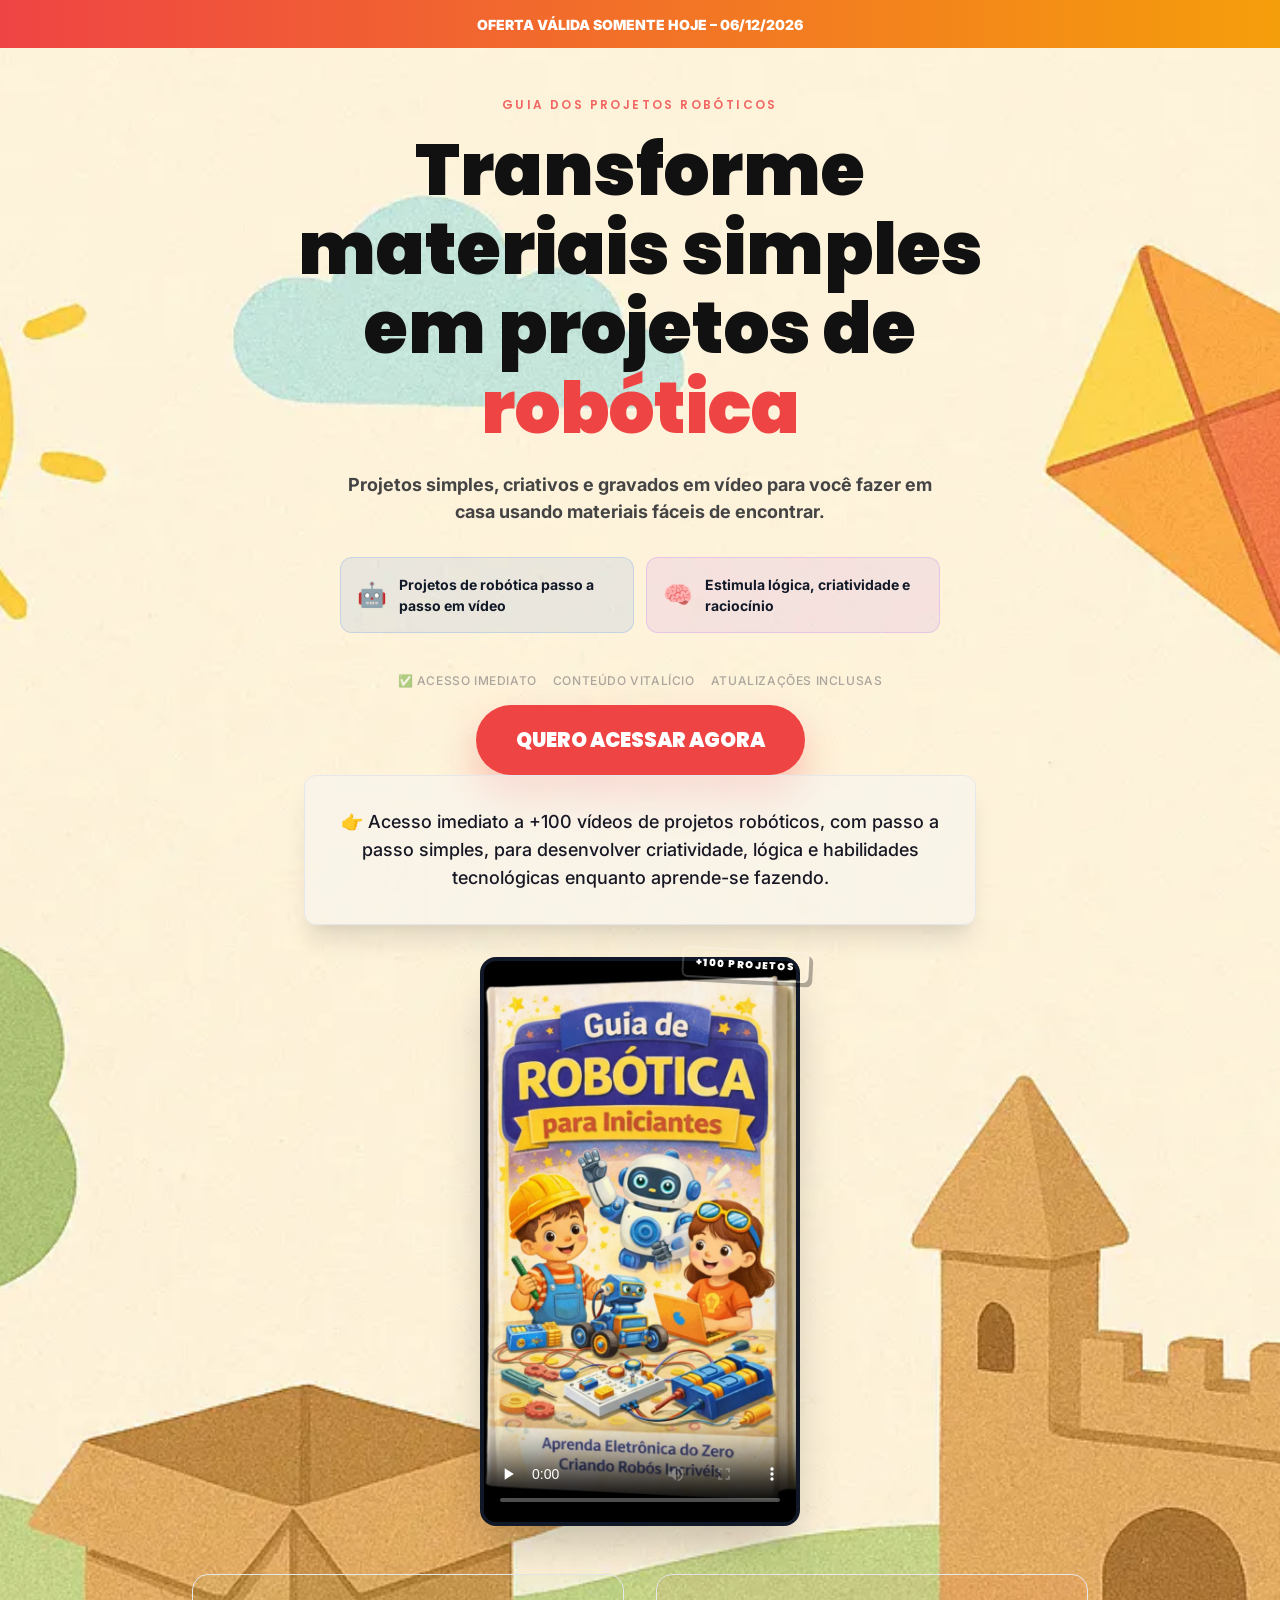
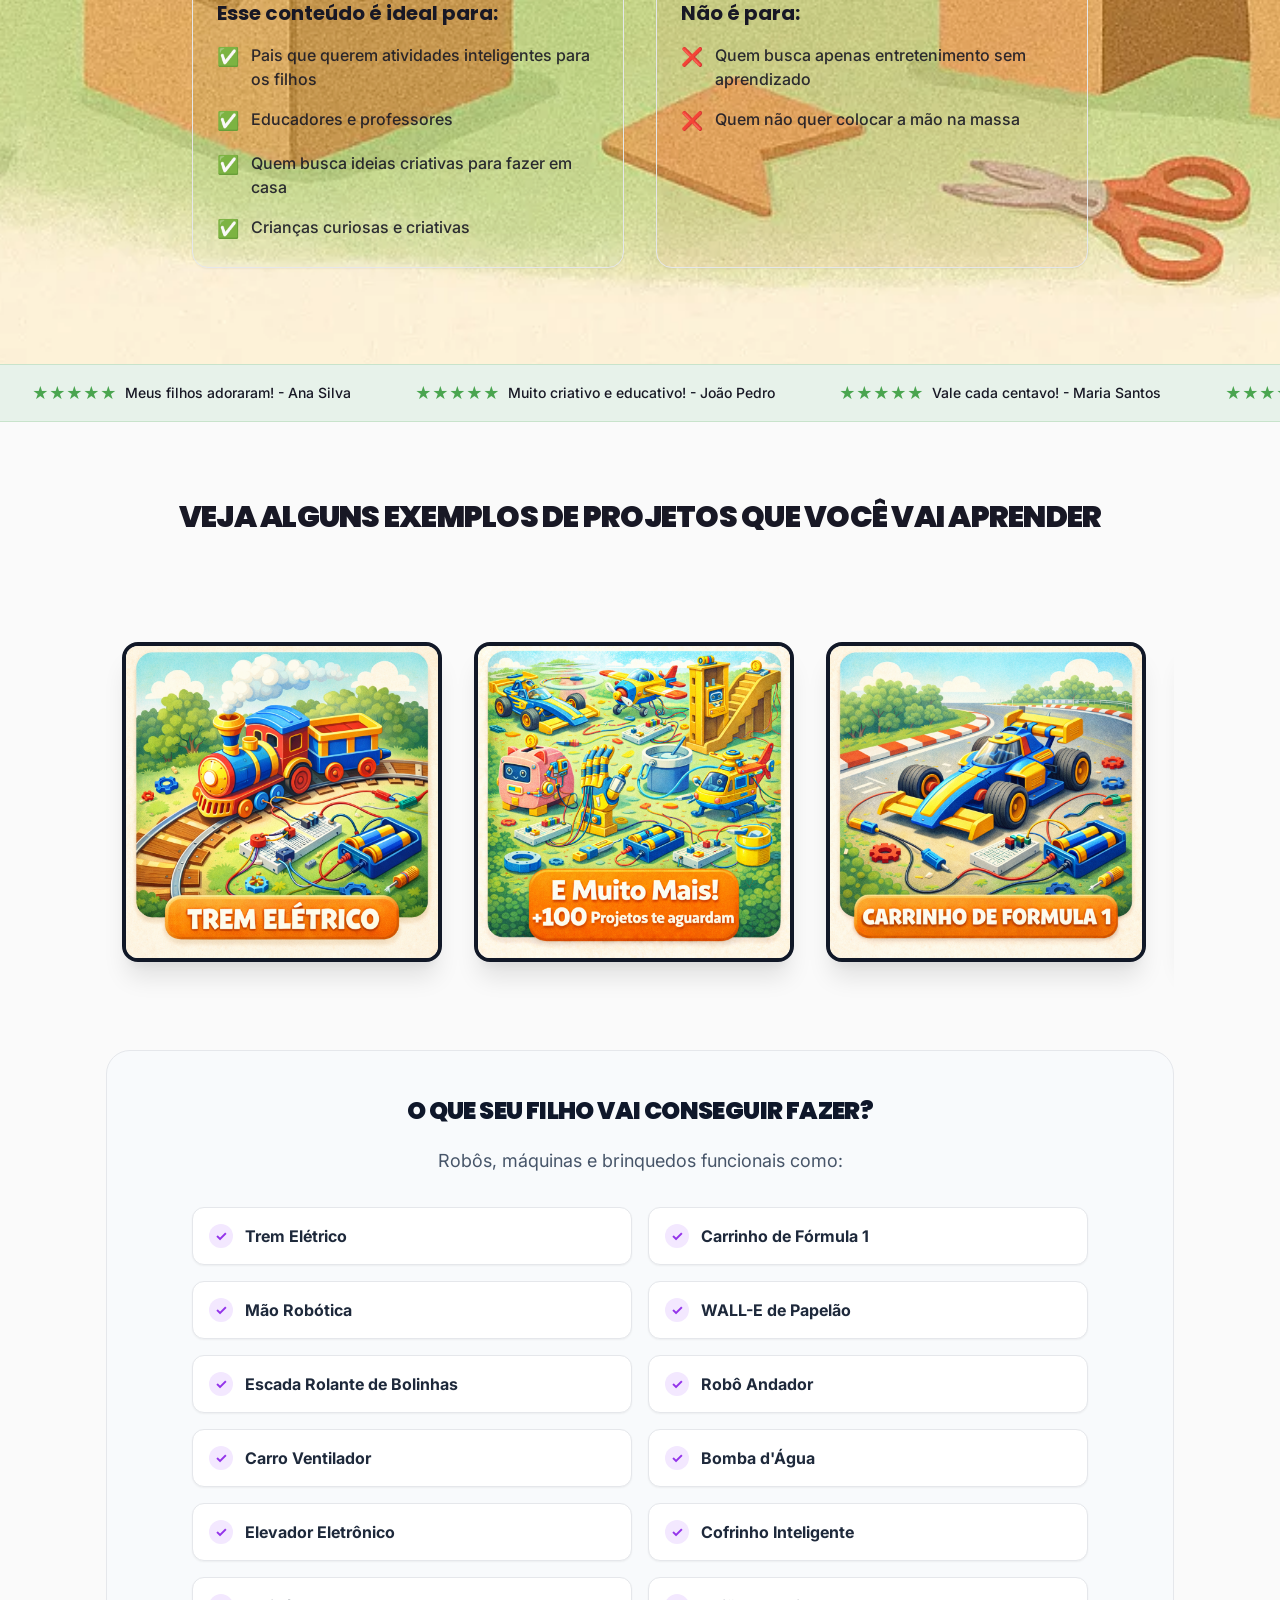
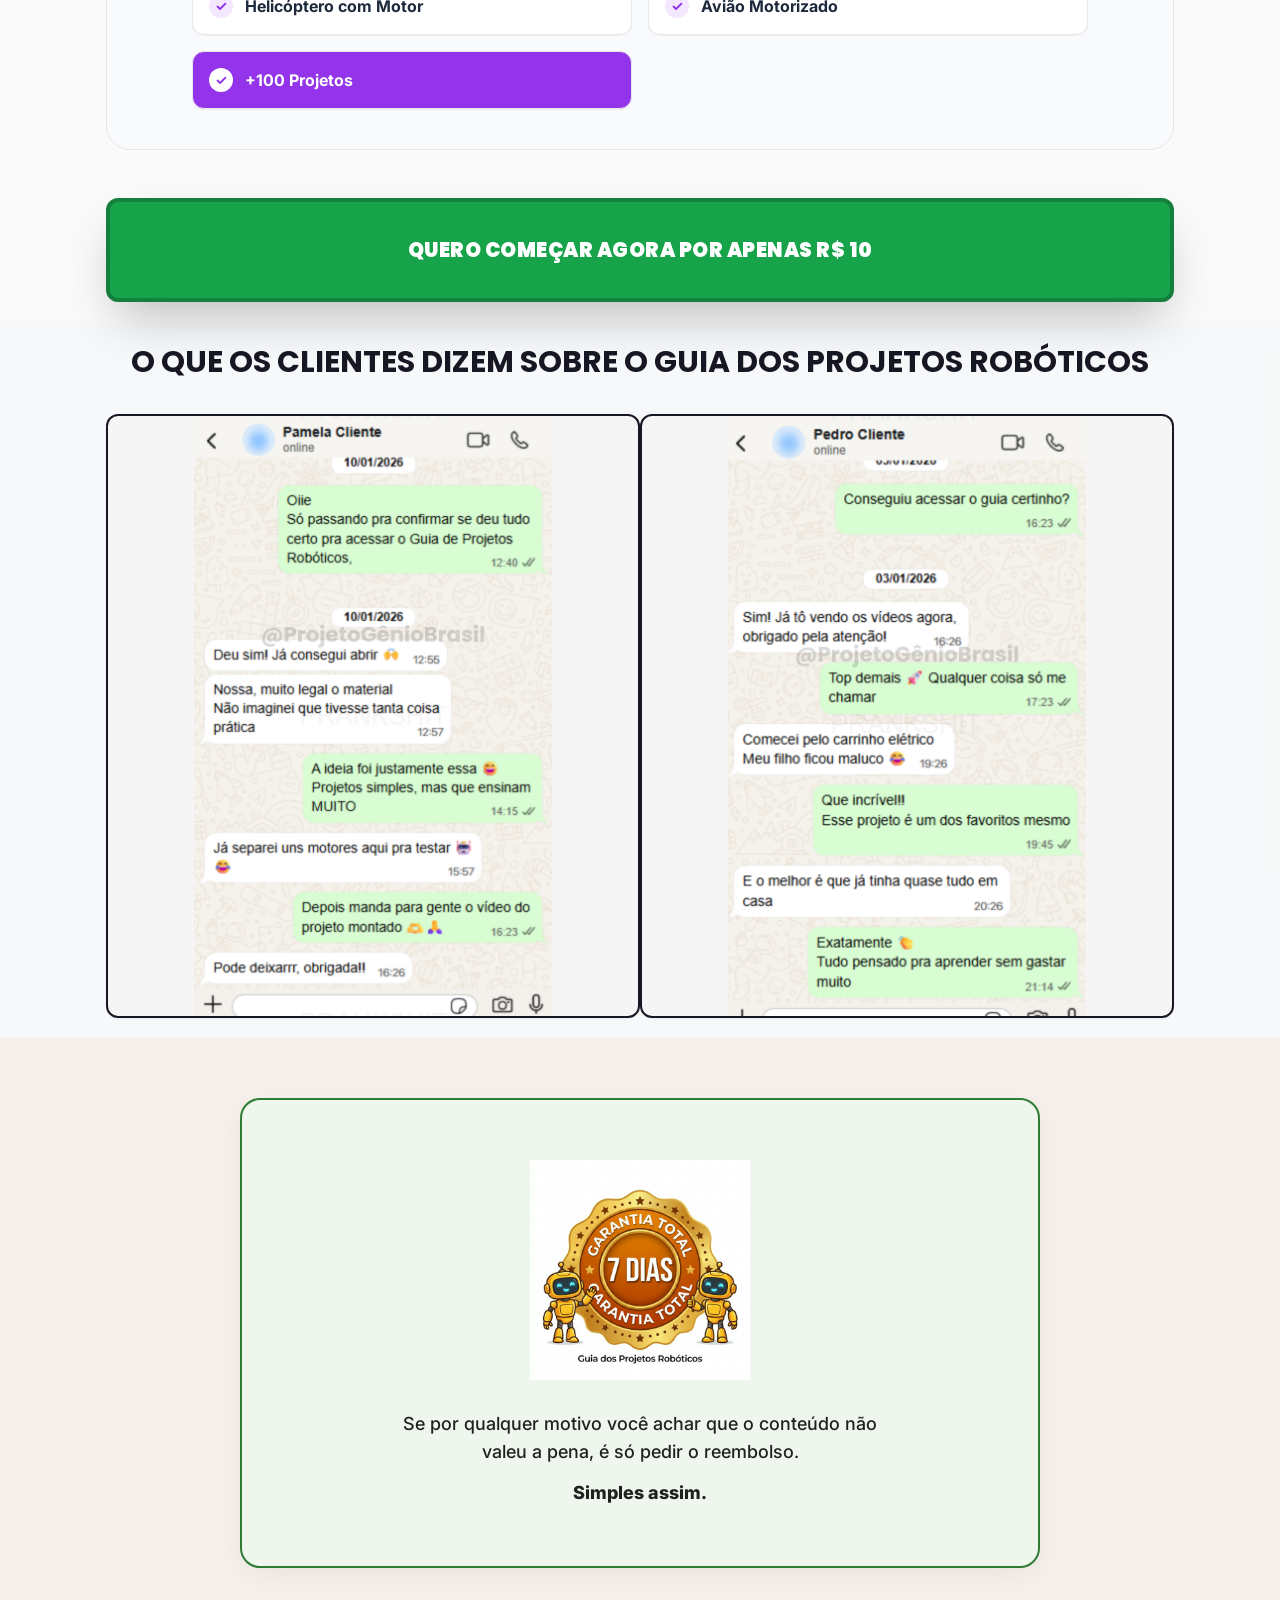
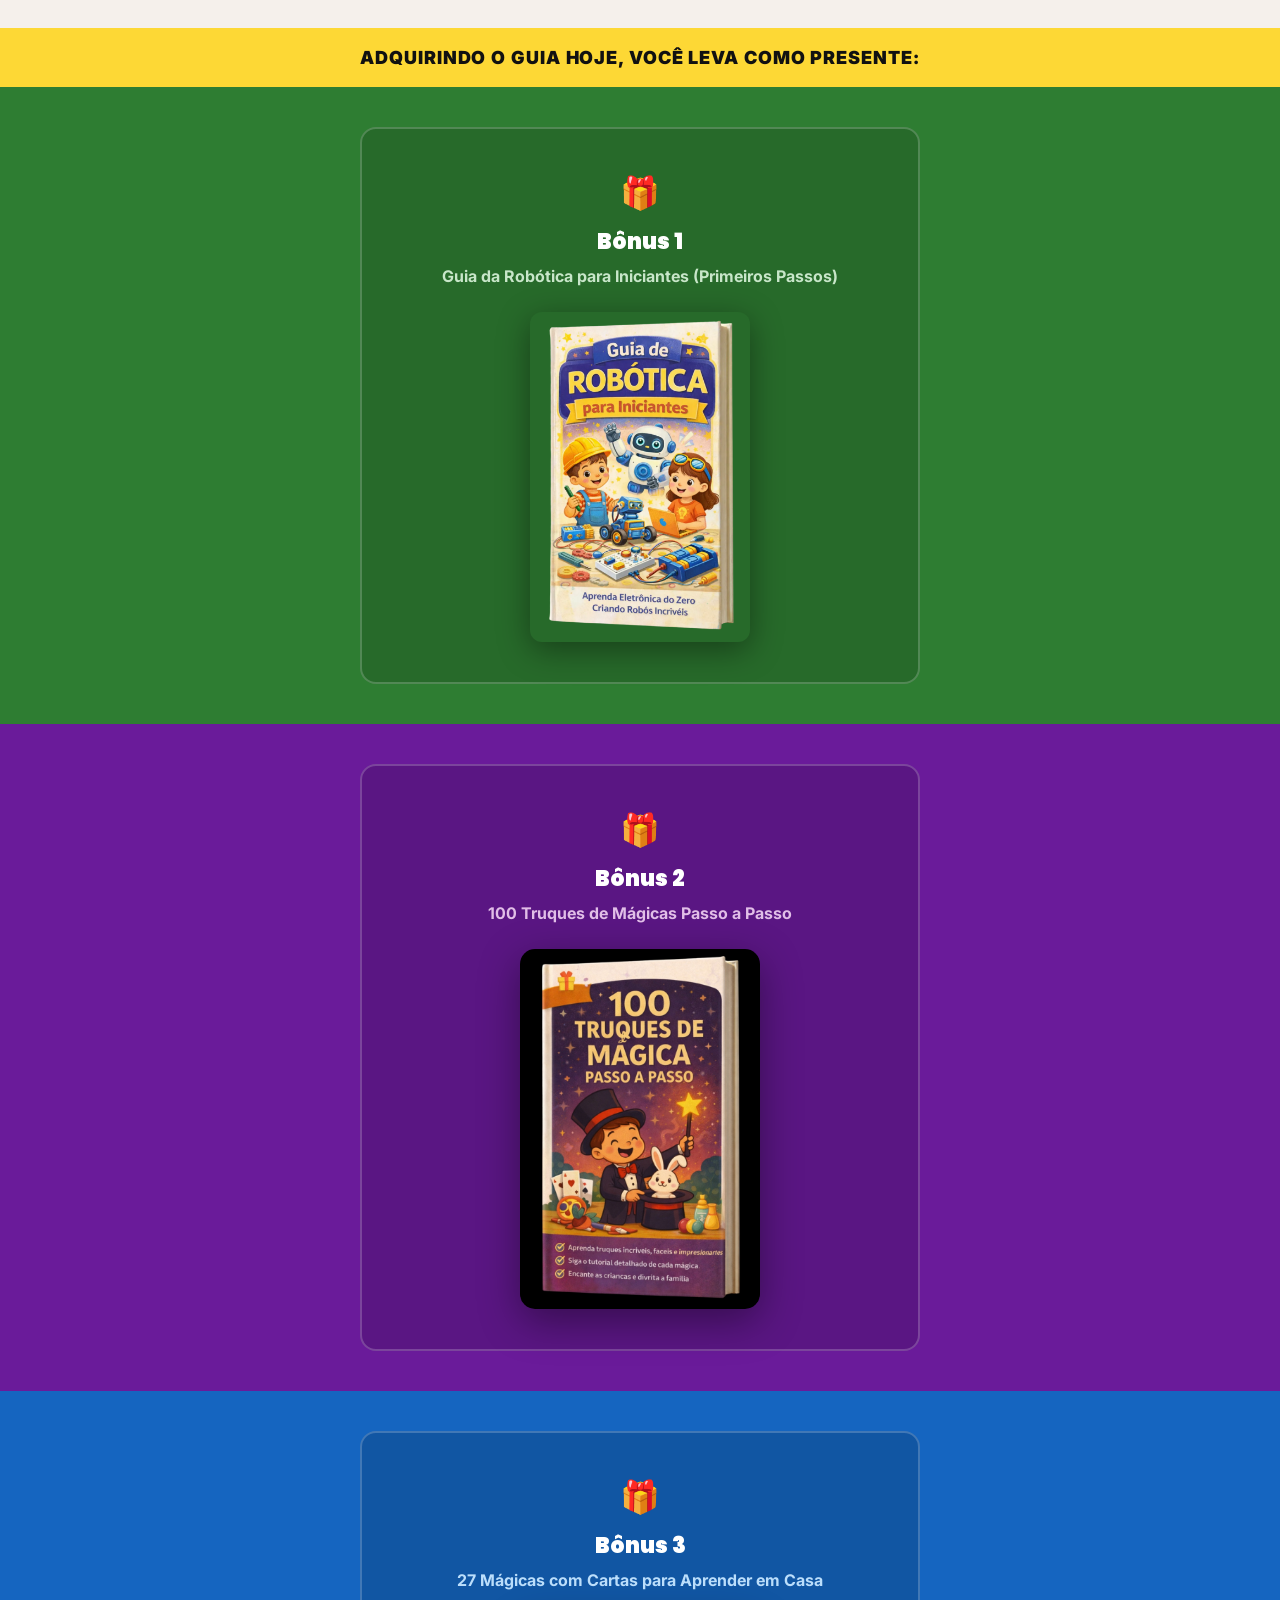
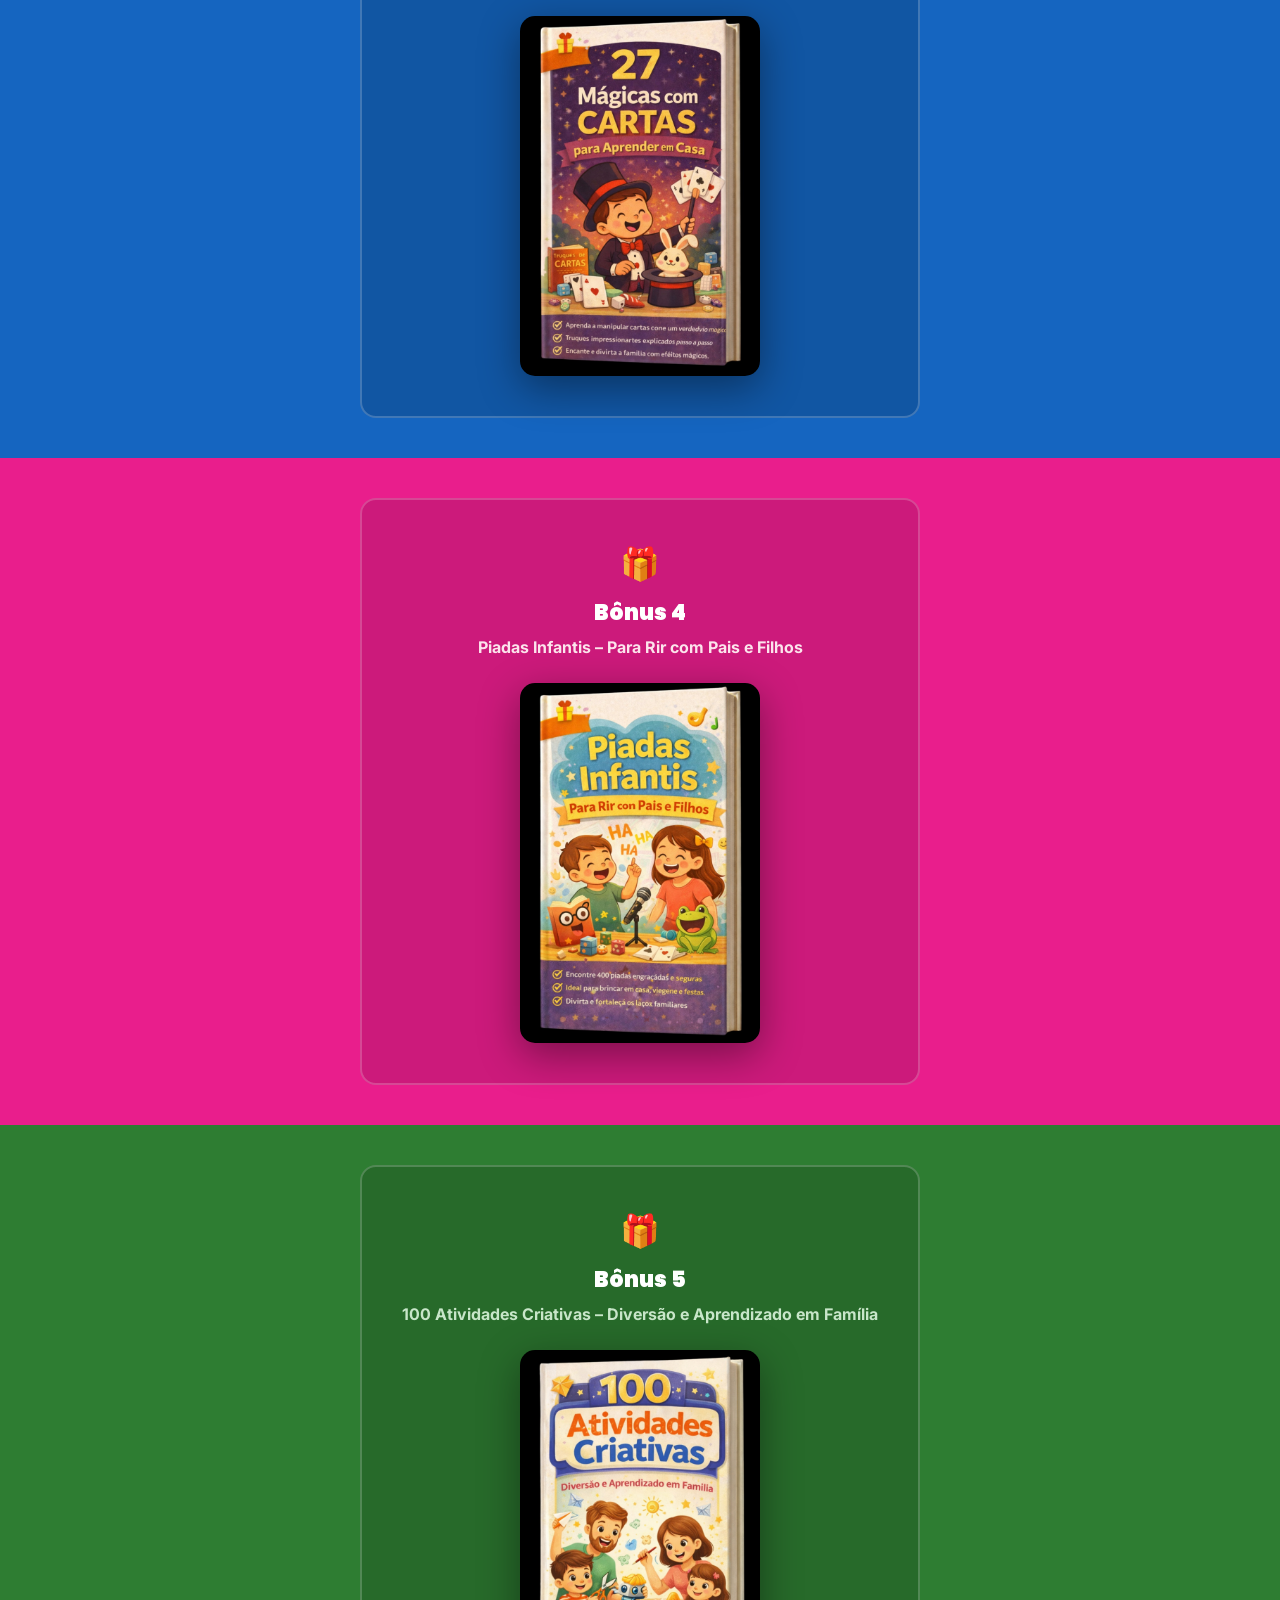
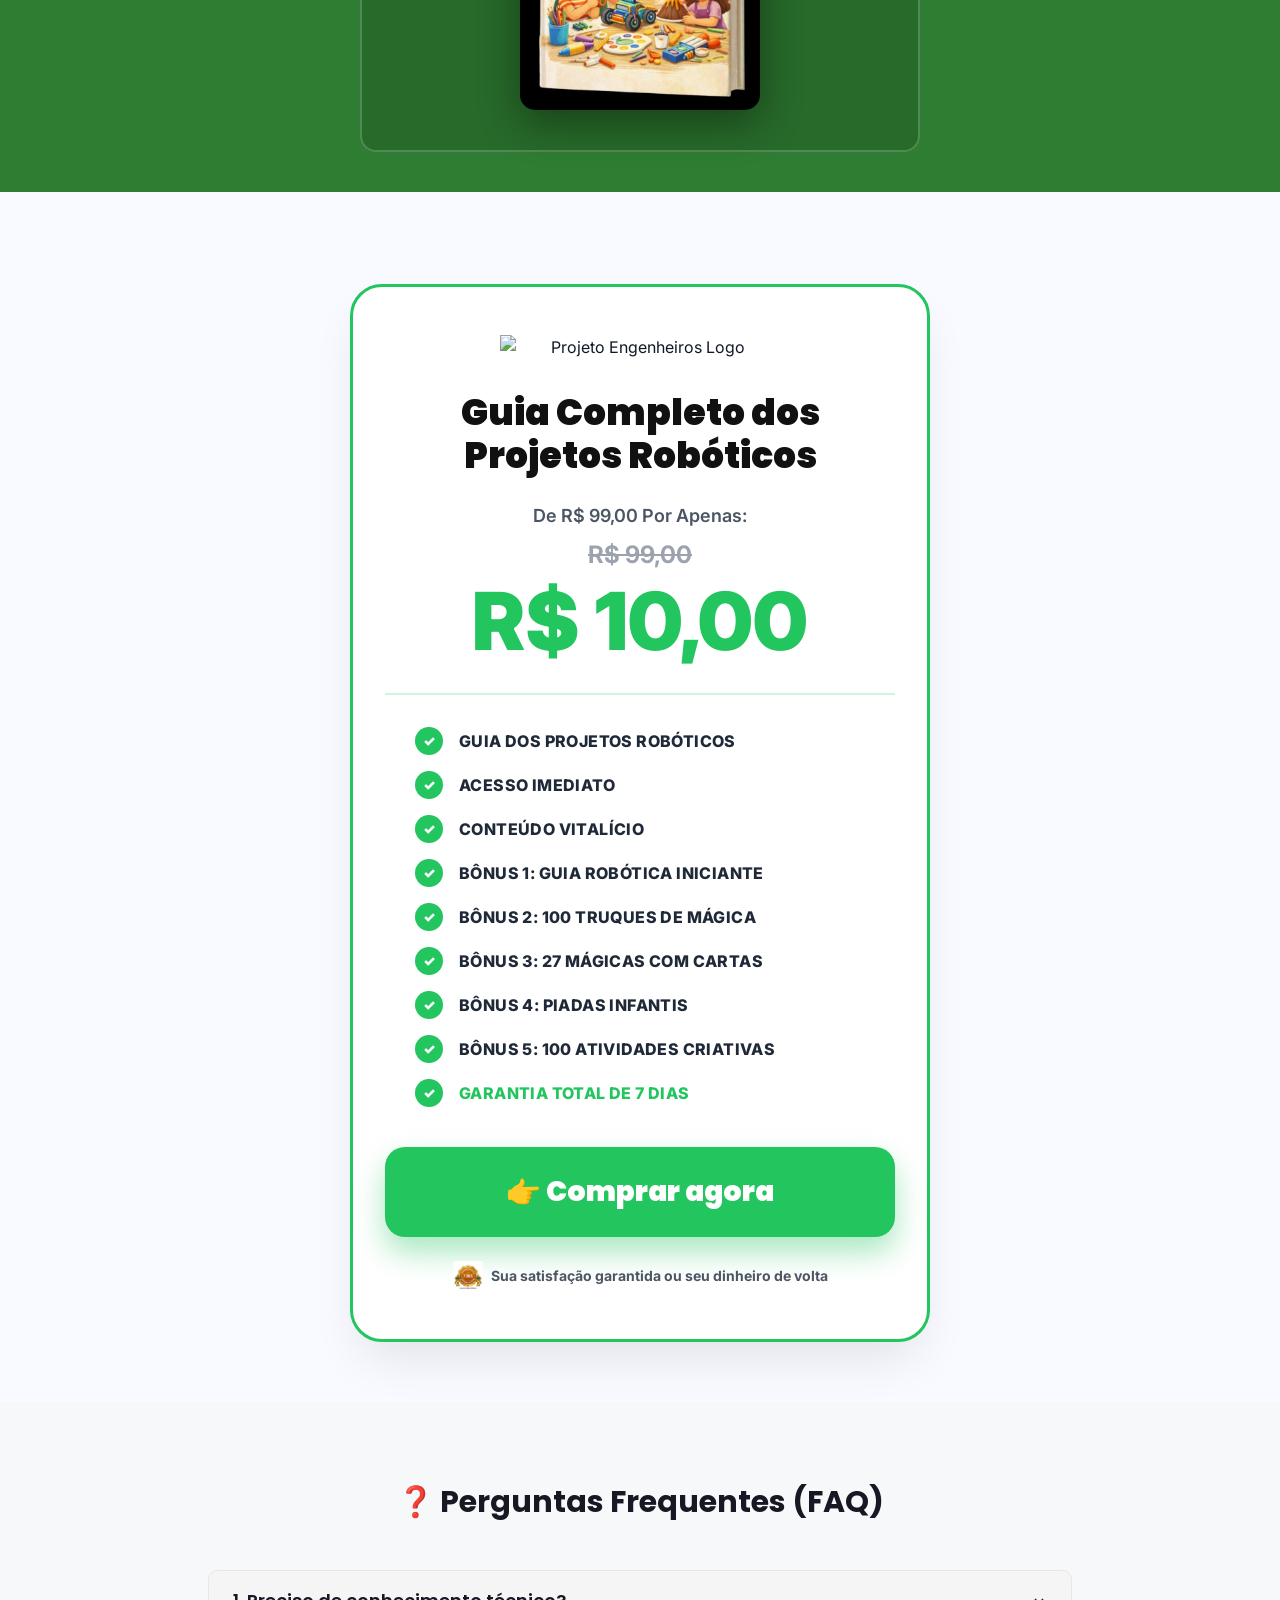
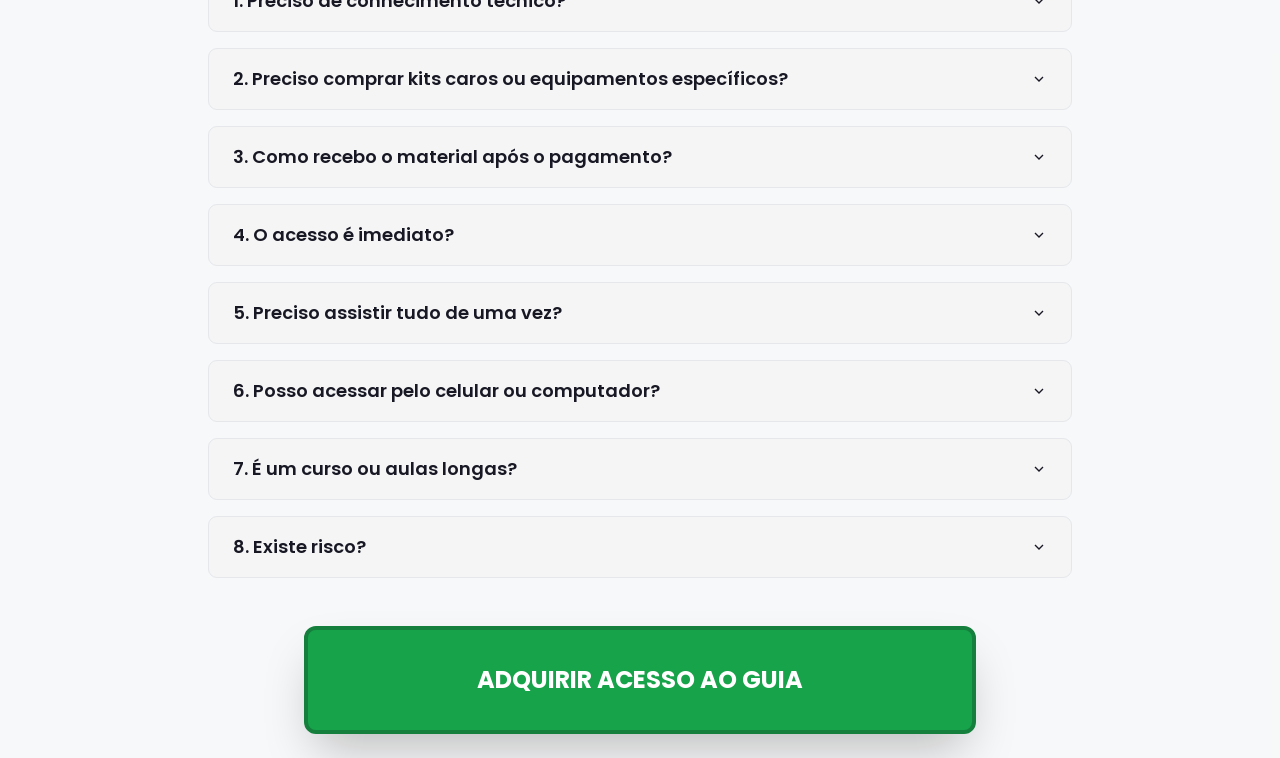
==== clone projetos robotica/index.html @ c0732d05 "Repurpose offer card design and update logo" ====
<!DOCTYPE html>
<html lang="pt-BR">

<head>

  <script src="https://cdn.utmify.com.br/scripts/utms/latest.js" data-utmify-prevent-xcod-sck data-utmify-prevent-subids
    async defer></script>

  <script>
    window.pixelId = "69b769e20c8e9d7adb27d4cd";
    var a = document.createElement("script");
    a.setAttribute("async", "");
    a.setAttribute("defer", "");
    a.setAttribute("src", "https://cdn.utmify.com.br/scripts/pixel/pixel.js");
    document.head.appendChild(a);
  </script>


  <script type="text/javascript">
    (function (c, l, a, r, i, t, y) {
      c[a] = c[a] || function () { (c[a].q = c[a].q || []).push(arguments) };
      t = l.createElement(r); t.async = 1; t.src = "https://www.clarity.ms/tag/" + i;
      y = l.getElementsByTagName(r)[0]; y.parentNode.insertBefore(t, y);
    })(window, document, "clarity", "script", "w1jeg2b8j4");
  </script>


  <meta charset="UTF-8">
  <meta name="viewport" content="width=device-width, initial-scale=1.0, maximum-scale=5">
  <meta http-equiv="Cache-Control" content="public, max-age=31536000, immutable">

  <!-- Tracking Pixels -->
  <script>
    window.pixelId = "69b769e20c8e9d7adb27d4cd";
    (function (h, o, t, j, a, r) {
      h.pixelId = t; a = o.getElementsByTagName('head')[0];
      r = o.createElement('script'); r.async = 1;
      r.src = j + h.pixelId;
      a.appendChild(r);
    })(window, document, '69b769e20c8e9d7adb27d4cd', 'https://cdn.utmify.com.br/scripts/pixel/pixel.js?pixel_id=');

    /**
     * REPASSE MANUAL DE UTM (FAIL-SAFE)
     * Garante que os links da Lowify recebam as UTMs mesmo com adblockers.
     */
    document.addEventListener("DOMContentLoaded", function () {
      function syncUTMs() {
        const params = new URLSearchParams(window.location.search);
        if (params.toString()) {
          document.querySelectorAll('a[href*="lowify.com.br"]').forEach(link => {
            try {
              let url = new URL(link.href);
              params.forEach((v, k) => url.searchParams.set(k, v));
              link.href = url.toString();
            } catch (e) { }
          });
        }
      }
      syncUTMs();
      setTimeout(syncUTMs, 2000); // Executa novamente após 2s para garantir
    });
  </script>


  <script>
    // Meta Pixel Code
    !function (f, b, e, v, n, t, s) {
      if (f.fbq) return; n = f.fbq = function () {
        n.callMethod ?
          n.callMethod.apply(n, arguments) : n.queue.push(arguments)
      };
      if (!f._fbq) f._fbq = n; n.push = n; n.loaded = !0; n.version = '2.0';
      n.queue = []; t = b.createElement(e); t.async = !0;
      t.src = v; s = b.getElementsByTagName(e)[0];
      s.parentNode.insertBefore(t, s)
    }(window, document, 'script',
      'https://connect.facebook.net/en_US/fbevents.js');
    fbq('init', '8358644300881620');
    fbq('track', 'PageView');
  </script>

  <script type="text/javascript">
    (function (c, l, a, r, i, t, y) {
      c[a] = c[a] || function () { (c[a].q = c[a].q || []).push(arguments) };
      t = l.createElement(r); t.async = 1; t.src = "https://www.clarity.ms/tag/" + i;
      y = l.getElementsByTagName(r)[0]; y.parentNode.insertBefore(t, y);
    })(window, document, "clarity", "script", "w1jeg2b8j4");
  </script>


  <title>Guia dos Projeto Robóticos - Edição Especial</title>
  <meta name="description"
    content="Transforme o tédio em diversão! Crie brinquedos incríveis em casa com seus filhos usando materiais simples. Guia completo com atividades educativas e divertidas. Acesso imediato por apenas R$ 19,90.">
  <meta property="og:title" content="Guia Exclusivo de Brinquedos Caseiros para Crianças">
  <meta property="og:description"
    content="Atividades simples, educativas e divertidas para pais que querem momentos especiais com seus filhos, sem gastar muito.">
  <meta property="og:type" content="website">

  <!-- Optimization Prefetches -->
  <link rel="preconnect" href="https://fonts.googleapis.com">
  <link rel="preconnect" href="https://fonts.gstatic.com" crossorigin>

  <!-- LCP Preloads -->
  <link rel="preload" as="image" href="assets/images/hero-bg.webp" fetchpriority="high">
  <link rel="preload" as="font" type="font/woff2"
    href="https://fonts.gstatic.com/s/poppins/v24/pxiByp8kv8JHgFVrLCz7Z1xlFQ.woff2" crossorigin>

  <!-- Critical Fonts -->
  <link rel="stylesheet"
    href="https://fonts.googleapis.com/css2?family=Poppins:wght@400;700;900&family=Inter:wght@400;700&display=swap"
    media="all">


  <!-- Critical CSS (First Fold) -->
  <style>
    /* Optimized Critical CSS - No dependencies */
    :root {
      --background: 0 0% 98%;
      --foreground: 240 20% 12%;
      --primary: 2 80% 54%;
      --secondary: 40 93% 60%;
      --primary-foreground: 0 0% 100%;
      --muted-foreground: 0 0% 45%;
    }

    * {
      box-sizing: border-box;
    }

    html,
    body {
      background-color: #f8f8f8;
      color: #111;
      font-family: 'Inter', -apple-system, sans-serif;
      margin: 0;
      padding: 0;
      overflow-x: hidden;
      text-rendering: optimizeLegibility;
      scroll-behavior: smooth;
    }

    .hero-section {
      position: relative;
      padding-top: 4rem;
      padding-bottom: 3rem;
      background: #f8f8f8;
      overflow: hidden;
      min-height: 80vh;
      display: flex;
      align-items: center;
    }

    .hero-bg {
      position: absolute;
      inset: 0;
      width: 100%;
      height: 100%;
      object-fit: cover;
      z-index: 0;
    }

    .hero-container {
      position: relative;
      z-index: 10;
      width: 100%;
      max-width: 1100px;
      margin: 0 auto;
      padding: 0 1rem;
      text-align: center;
    }

    .hero-headline {
      font-family: 'Poppins', sans-serif;
      font-weight: 900;
      line-height: 1.1;
      margin: 0 auto 1.5rem;
      max-width: 800px;
      font-size: 2.5rem;
      color: #111;
      opacity: 1 !important;
      visibility: visible !important;
    }

    @media (min-width: 768px) {
      .hero-headline {
        font-size: 4.5rem;
      }

      .hero-section {
        padding-top: 6rem;
        padding-bottom:
          6rem;
      }
    }

    .hero-subtitle {
      font-family: 'Poppins', sans-serif;
      font-size: 0.75rem;
      color: #ef4444;
      opacity: 0.8;
      text-transform:
        uppercase;
      letter-spacing: 0.2em;
      display: block;
      margin-bottom: 1rem;
      font-weight: 600;
    }

    .hero-description {
      font-size: 1.125rem;
      font-weight: 700;
      color: #444;
      max-width: 600px;
      margin: 0 auto 2rem;
      line-height: 1.5;
    }

    .hero-cta {
      display: inline-block;
      background: #ef4444;
      color: #fff;
      font-family: 'Poppins', sans-serif;
      font-weight:
        900;
      font-size: 1.25rem;
      padding: 1.25rem 2.5rem;
      border-radius: 9999px;
      text-decoration: none;
      box-shadow: 0 20px 40px rgba(239, 68, 68, 0.3);
      transition: transform 0.2s;
      border: none;
      cursor: pointer;
      width: 100%;
      max-width: 400px;
    }

    .hero-cta:active {
      transform: scale(0.98);
    }

    .urgency-bar {
      position: fixed;
      top: 0;
      left: 0;
      right: 0;
      z-index: 100;
      height: 3rem;
      background:
        linear-gradient(90deg, #ef4444, #f59e0b);
      display: flex;
      align-items: center;
      justify-content: center;
      color: #fff;
      font-weight: 900;
      font-size: 0.875rem;
      padding: 0 1rem;
    }

    .animate-pulse {
      animation: pulse 2s infinite;
    }

    @keyframes pulse {

      0%,
      100% {
        opacity: 1;
      }

      50% {
        opacity: .5;
      }
    }
  </style>


  <link rel="preload" href="assets/css/index-production-1.css" as="style" onload="this.rel='stylesheet'" />
  <link rel="preload" href="assets/css/index-production-2.css" as="style" onload="this.rel='stylesheet'" />
  <link rel="preload" href="assets/css/style.css" as="style" onload="this.rel='stylesheet'" />
  <link rel="stylesheet" href="assets/css/index-production-2.css" media="print" onload="this.media='all'">
  <link rel="stylesheet" href="assets/css/style.css" media="print" onload="this.media='all'">

  <style>
    /* ── Offer Card New Design ── */
    .offer-card-new {
      background: white;
      border: 3px solid #22c55e;
      border-radius: 2rem;
      padding: 3rem 2rem;
      text-align: center;
      box-shadow: 0 25px 50px -12px rgba(0, 0, 0, 0.1);
      position: relative;
      margin-top: 2rem;
    }

    .offer-logo {
      max-width: 280px;
      margin: 0 auto 2rem;
      height: auto;
    }

    .offer-title-new {
      font-size: clamp(1.5rem, 5vw, 2.25rem);
      font-weight: 900;
      color: #111;
      margin-bottom: 1.5rem;
      line-height: 1.2;
    }

    .offer-price-container {
      margin-bottom: 2rem;
    }

    .offer-price-label {
      color: #4b5563;
      font-size: 1.125rem;
      font-weight: 600;
      margin-bottom: 0.5rem;
    }

    .offer-price-struck {
      color: #9ca3af;
      text-decoration: line-through;
      font-size: 1.5rem;
      font-weight: 700;
    }

    .offer-price-final {
      color: #22c55e;
      font-size: clamp(3.5rem, 12vw, 5rem);
      font-weight: 900;
      line-height: 1;
      margin: 0.5rem 0;
    }

    .offer-divider {
      height: 2px;
      background: #22c55e;
      opacity: 0.2;
      margin: 2rem 0;
    }

    .offer-benefits-list {
      text-align: left;
      max-width: 450px;
      margin: 0 auto 2.5rem;
      list-style: none;
      padding: 0;
    }

    .offer-benefit-item {
      display: flex;
      align-items: center;
      gap: 1rem;
      margin-bottom: 1rem;
      font-weight: 800;
      font-size: 1rem;
      color: #1f2937;
      text-transform: uppercase;
      letter-spacing: 0.025em;
    }

    .benefit-check {
      background: #22c55e;
      color: white;
      width: 28px;
      height: 28px;
      border-radius: 50%;
      display: flex;
      align-items: center;
      justify-content: center;
      font-size: 14px;
      flex-shrink: 0;
      font-weight: 900;
    }

    .offer-button-new {
      background: #22c55e;
      color: white;
      font-family: 'Poppins', sans-serif;
      font-weight: 900;
      font-size: clamp(1.25rem, 4vw, 1.75rem);
      padding: 1.5rem 2rem;
      border-radius: 1.25rem;
      width: 100%;
      border: none;
      cursor: pointer;
      box-shadow: 0 15px 30px rgba(34, 197, 94, 0.4);
      transition: all 0.3s ease;
      text-transform: none;
      display: flex;
      align-items: center;
      justify-content: center;
      gap: 0.75rem;
    }

    .offer-button-new:hover {
      transform: translateY(-4px) scale(1.02);
      box-shadow: 0 20px 40px rgba(34, 197, 94, 0.5);
    }

    .offer-button-new:active {
      transform: translateY(0) scale(0.98);
    }

    .guarantee-badge-mini {
      display: flex;
      align-items: center;
      justify-content: center;
      gap: 0.5rem;
      margin-top: 1.5rem;
      color: #4b5563;
      font-weight: 700;
      font-size: 0.875rem;
    }

    /* ── Animations ── */
    @keyframes marquee {
      0% {
        transform: translateX(0)
      }

      100% {
        transform: translateX(-50%)
      }
    }

    @keyframes marquee2 {
      0% {
        transform: translateX(-50%)
      }

      100% {
        transform: translateX(0)
      }
    }

    @keyframes marquee-fast {
      0% {
        transform: translateX(0)
      }

      100% {
        transform: translateX(-50%)
      }
    }

    .animate-marquee {
      animation: marquee 30s linear infinite;
    }

    .animate-marquee2 {
      animation: marquee2 30s linear infinite;
    }

    .animate-marquee-fast {
      animation: marquee-fast 15s linear infinite;
    }

    /* ── Accordion & Utilities ── */
    [data-state=open] .accordion-content {
      display: block;
    }

    [data-state=closed] .accordion-content {
      display: none;
    }

    [data-state=open] .accordion-chevron {
      transform: rotate(180deg);
    }

    .accordion-chevron {
      transition: transform 200ms;
    }

    .hover-elevate:hover {
      transform: translateY(-2px);
      box-shadow: 0 8px 24px rgba(0, 0, 0, .12);
    }

    .active-elevate-2:active {
      transform: translateY(1px) scale(.99);
    }
  </style>
</head>

<body>
  <!-- Meta Pixel Code noscript fallback -->
  <noscript><img height="1" width="1" style="display:none"
      src="https://www.facebook.com/tr?id=8358644300881620&ev=PageView&noscript=1" /></noscript>
  <!-- End Meta Pixel Code -->


  <div id="root">
    <!-- ── Notifications placeholder ── -->
    <div role="region" aria-label="Notifications (F8)" tabindex="-1" style="pointer-events:none;">
      <ol tabindex="-1"
        class="fixed top-0 z-[100] flex max-h-screen w-full flex-col-reverse p-4 sm:bottom-0 sm:right-0 sm:top-auto sm:flex-col md:max-w-[420px]">
      </ol>
    </div>

    <div class="min-h-screen bg-background">

      <!-- ──────────────────────────────── URGENCY BAR ──────────────────────── -->
      <div class="urgency-bar">
        <p class="text-center">
          OFERTA VÁLIDA SOMENTE <span class="animate-pulse">HOJE</span> – <span id="current-date">25/03/2026</span>
        </p>
      </div>



      <!-- ──────────────────────────────── HERO ────────────────────────────── -->
      <section class="hero-section" data-testid="section-hero">
        <img src="assets/images/hero-bg.webp" alt="Projetos Robóticos" class="hero-bg" fetchpriority="high"
          loading="eager" width="1200" height="800">

        <div class="hero-container">
          <div class="hero-content">
            <span class="hero-subtitle" data-testid="text-product-name">Guia dos Projetos Robóticos</span>
            <h1 class="hero-headline" data-testid="text-hero-promise">
              Transforme materiais simples em projetos de <span style="color:#ef4444">robótica</span>
            </h1>
            <p class="hero-description" data-testid="text-hero-complement">
              Projetos simples, criativos e gravados em vídeo para você fazer em casa usando materiais fáceis de
              encontrar.
            </p>

            <div
              style="max-width:600px;margin:0 auto 2rem;display:grid;grid-template-columns:repeat(auto-fit, minmax(240px, 1fr));gap:0.75rem;text-align:left;">
              <div
                style="background:rgba(59,130,246,0.1);padding:1rem;border-radius:0.75rem;display:flex;align-items:center;gap:0.75rem;border:1px solid rgba(59,130,246,0.2);">
                <span style="font-size:1.5rem">🤖</span><span style="font-weight:700;font-size:0.875rem">Projetos de
                  robótica passo a passo em vídeo</span>
              </div>
              <div
                style="background:rgba(168,85,247,0.1);padding:1rem;border-radius:0.75rem;display:flex;align-items:center;gap:0.75rem;border:1px solid rgba(168,85,247,0.2);">
                <span style="font-size:1.5rem">🧠</span><span style="font-weight:700;font-size:0.875rem">Estimula
                  lógica, criatividade e raciocínio</span>
              </div>
            </div>

            <div
              class="pt-2 flex flex-wrap justify-center gap-x-4 gap-y-1 text-[10px] md:text-xs text-muted-foreground/60 font-medium uppercase tracking-wider"
              data-testid="text-trust-badges">
              <span>✅ Acesso imediato</span><span class="hidden md:inline">•</span><span>Conteúdo
                vitalício</span><span class="hidden md:inline">•</span><span>Atualizações inclusas</span>
            </div>
          </div>

          <!-- CTA hero -->
          <div style="margin-top:1rem;">
            <a href="#oferta" style="text-decoration:none;">
              <button class="hero-cta" data-testid="button-cta-hero">QUERO ACESSAR AGORA</button>
            </a>
          </div>


          <!-- Info card -->
          <div
            class="shadcn-card rounded-xl border text-card-foreground p-6 md:p-8 bg-card/50 backdrop-blur-sm border-primary/10 shadow-xl max-w-2xl mx-auto">
            <p class="text-base md:text-lg text-foreground leading-relaxed font-medium">👉 Acesso imediato a +100
              vídeos de projetos robóticos, com passo a passo simples, para desenvolver criatividade, lógica e
              habilidades tecnológicas enquanto aprende-se fazendo.</p>
          </div>

          <!-- Hero video -->
          <div class="pt-8 flex justify-center w-full max-w-[320px] mx-auto">
            <div class="relative w-full aspect-[9/16] rounded-2xl shadow-2xl border-4 border-primary/20 bg-black">
              <div
                class="absolute -top-3 -right-3 z-20 bg-primary text-primary-foreground px-3 py-1.5 rounded-md text-[10px] font-black uppercase tracking-wider shadow-[4px_4px_0px_0px_rgba(0,0,0,0.3)] transform rotate-3 border-2 border-white/20">
                +100 PROJETOS</div>
              <div class="w-full h-full overflow-hidden rounded-xl">
                <video controls class="w-full h-full object-cover" poster="assets/images/bonus1.webp" preload="none"
                  width="320" height="568">
                  <source src="assets/video/hero-video.mp4" type="video/mp4">
                </video>
              </div>
            </div>
          </div>

          <!-- For / Not for -->
          <div class="pt-12 grid grid-cols-1 md:grid-cols-2 gap-8 max-w-4xl mx-auto text-left">
            <div class="bg-success/5 p-6 rounded-2xl border border-success/10 shadow-sm">
              <h3 class="text-xl font-heading font-bold mb-4 text-foreground">Esse conteúdo é ideal para:</h3>
              <ul class="space-y-4">
                <li class="flex items-start gap-3"><span class="text-lg">✅</span><span
                    class="text-foreground/90 font-medium">Pais que querem atividades inteligentes para os
                    filhos</span></li>
                <li class="flex items-start gap-3"><span class="text-lg">✅</span><span
                    class="text-foreground/90 font-medium">Educadores e professores</span></li>
                <li class="flex items-start gap-3"><span class="text-lg">✅</span><span
                    class="text-foreground/90 font-medium">Quem busca ideias criativas para fazer em casa</span></li>
                <li class="flex items-start gap-3"><span class="text-lg">✅</span><span
                    class="text-foreground/90 font-medium">Crianças curiosas e criativas</span></li>
              </ul>
            </div>
            <div class="bg-destructive/5 p-6 rounded-2xl border border-destructive/10 shadow-sm">
              <h3 class="text-xl font-heading font-bold mb-4 text-foreground">Não é para:</h3>
              <ul class="space-y-4">
                <li class="flex items-start gap-3"><span class="text-lg">❌</span><span
                    class="text-foreground/90 font-medium">Quem busca apenas entretenimento sem aprendizado</span>
                </li>
                <li class="flex items-start gap-3"><span class="text-lg">❌</span><span
                    class="text-foreground/90 font-medium">Quem não quer colocar a mão na massa</span></li>
              </ul>
            </div>
          </div>
        </div>
    </div>
    </section>

    <!-- ──────────────────────────────── MARQUEE (reviews) ─────────────────── -->
    <div class="bg-success/10 py-4 overflow-hidden border-y border-success/20"
      data-testid="section-social-proof-marquee">
      <div class="relative flex">
        <div class="flex animate-marquee whitespace-nowrap">
          <div class="mx-8 inline-flex items-center gap-2"><span class="text-success">★★★★★</span><span
              class="text-sm md:text-base font-medium text-foreground">Meus filhos adoraram! - Ana Silva</span></div>
          <div class="mx-8 inline-flex items-center gap-2"><span class="text-success">★★★★★</span><span
              class="text-sm md:text-base font-medium text-foreground">Muito criativo e educativo! - João Pedro</span>
          </div>
          <div class="mx-8 inline-flex items-center gap-2"><span class="text-success">★★★★★</span><span
              class="text-sm md:text-base font-medium text-foreground">Vale cada centavo! - Maria Santos</span></div>
          <div class="mx-8 inline-flex items-center gap-2"><span class="text-success">★★★★★</span><span
              class="text-sm md:text-base font-medium text-foreground">Recomendo para todos os pais! - Carlos
              Lima</span></div>
          <div class="mx-8 inline-flex items-center gap-2"><span class="text-success">★★★★★</span><span
              class="text-sm md:text-base font-medium text-foreground">Atividades incríveis! - Fernanda Costa</span>
          </div>
          <div class="mx-8 inline-flex items-center gap-2"><span class="text-success">★★★★★</span><span
              class="text-sm md:text-base font-medium text-foreground">Meu filho não larga! - Roberto Alves</span>
          </div>
          <div class="mx-8 inline-flex items-center gap-2"><span class="text-success">★★★★★</span><span
              class="text-sm md:text-base font-medium text-foreground">Muito bem elaborado! - Paula Souza</span></div>
          <div class="mx-8 inline-flex items-center gap-2"><span class="text-success">★★★★★</span><span
              class="text-sm md:text-base font-medium text-foreground">Excelente custo benefício! - Lucas
              Martins</span></div>
          <!-- duplicate for seamless loop -->
          <div class="mx-8 inline-flex items-center gap-2"><span class="text-success">★★★★★</span><span
              class="text-sm md:text-base font-medium text-foreground">Meus filhos adoraram! - Ana Silva</span></div>
          <div class="mx-8 inline-flex items-center gap-2"><span class="text-success">★★★★★</span><span
              class="text-sm md:text-base font-medium text-foreground">Muito criativo e educativo! - João Pedro</span>
          </div>
          <div class="mx-8 inline-flex items-center gap-2"><span class="text-success">★★★★★</span><span
              class="text-sm md:text-base font-medium text-foreground">Vale cada centavo! - Maria Santos</span></div>
          <div class="mx-8 inline-flex items-center gap-2"><span class="text-success">★★★★★</span><span
              class="text-sm md:text-base font-medium text-foreground">Recomendo para todos os pais! - Carlos
              Lima</span></div>
          <div class="mx-8 inline-flex items-center gap-2"><span class="text-success">★★★★★</span><span
              class="text-sm md:text-base font-medium text-foreground">Atividades incríveis! - Fernanda Costa</span>
          </div>
          <div class="mx-8 inline-flex items-center gap-2"><span class="text-success">★★★★★</span><span
              class="text-sm md:text-base font-medium text-foreground">Meu filho não larga! - Roberto Alves</span>
          </div>
          <div class="mx-8 inline-flex items-center gap-2"><span class="text-success">★★★★★</span><span
              class="text-sm md:text-base font-medium text-foreground">Muito bem elaborado! - Paula Souza</span></div>
          <div class="mx-8 inline-flex items-center gap-2"><span class="text-success">★★★★★</span><span
              class="text-sm md:text-base font-medium text-foreground">Excelente custo benefício! - Lucas
              Martins</span></div>
        </div>
      </div>
    </div>

    <!-- ──────────────────────────────── PRODUCT (gallery) ─────────────────── -->
    <section class="pt-16 pb-4 md:pt-20 md:pb-5 bg-background" data-testid="section-product">
      <div class="container mx-auto px-4 max-w-6xl">
        <div class="text-center mb-12">
          <h2 class="text-3xl md:text-5xl font-heading font-black text-foreground mb-4 uppercase tracking-tight">VEJA
            ALGUNS EXEMPLOS DE PROJETOS QUE VOCÊ VAI APRENDER</h2>
          <div class="h-1.5 w-24 bg-primary mx-auto rounded-full mb-8"></div>
        </div>

        <!-- Scrolling gallery -->
        <div class="relative overflow-hidden py-10" style="contain:layout;">
          <div
            class="flex animate-marquee-fast hover:[animation-play-state:paused] whitespace-nowrap will-change-transform">
            <div
              class="inline-block mx-4 flex-shrink-0 w-64 md:w-80 h-64 md:h-80 rounded-2xl overflow-hidden border-4 border-primary/20 shadow-xl"
              style="contain:paint;"><img src="assets/images/proj1.png" alt="Projeto 1"
                class="w-full h-full object-cover" width="320" height="320" loading="lazy"></div>
            <div
              class="inline-block mx-4 flex-shrink-0 w-64 md:w-80 h-64 md:h-80 rounded-2xl overflow-hidden border-4 border-primary/20 shadow-xl"
              style="contain:paint;"><img src="assets/images/proj2.png" alt="Projeto 2"
                class="w-full h-full object-cover" width="320" height="320" loading="lazy"></div>
            <div
              class="inline-block mx-4 flex-shrink-0 w-64 md:w-80 h-64 md:h-80 rounded-2xl overflow-hidden border-4 border-primary/20 shadow-xl"
              style="contain:paint;"><img src="assets/images/proj3.png" alt="Projeto 3"
                class="w-full h-full object-cover" width="320" height="320" loading="lazy"></div>
            <div
              class="inline-block mx-4 flex-shrink-0 w-64 md:w-80 h-64 md:h-80 rounded-2xl overflow-hidden border-4 border-primary/20 shadow-xl"
              style="contain:paint;"><img src="assets/images/proj4.png" alt="Projeto 4"
                class="w-full h-full object-cover" width="320" height="320" loading="lazy"></div>
            <div
              class="inline-block mx-4 flex-shrink-0 w-64 md:w-80 h-64 md:h-80 rounded-2xl overflow-hidden border-4 border-primary/20 shadow-xl"
              style="contain:paint;"><img src="assets/images/proj5.png" alt="Projeto 5"
                class="w-full h-full object-cover" width="320" height="320" loading="lazy"></div>
            <div
              class="inline-block mx-4 flex-shrink-0 w-64 md:w-80 h-64 md:h-80 rounded-2xl overflow-hidden border-4 border-primary/20 shadow-xl"
              style="contain:paint;"><img src="assets/images/proj6.png" alt="Projeto 6"
                class="w-full h-full object-cover" width="320" height="320" loading="lazy"></div>

            <div
              class="inline-block mx-4 flex-shrink-0 w-64 md:w-80 h-64 md:h-80 rounded-2xl overflow-hidden border-4 border-primary/20 shadow-xl"
              style="contain:paint;"><img src="assets/images/proj7.png" alt="Projeto 7"
                class="w-full h-full object-cover" loading="lazy" width="320" height="320"></div>
            <div
              class="inline-block mx-4 flex-shrink-0 w-64 md:w-80 h-64 md:h-80 rounded-2xl overflow-hidden border-4 border-primary/20 shadow-xl"
              style="contain:paint;"><img src="assets/images/proj8.png" alt="Projeto 8"
                class="w-full h-full object-cover" loading="lazy" width="320" height="320"></div>
            <div
              class="inline-block mx-4 flex-shrink-0 w-64 md:w-80 h-64 md:h-80 rounded-2xl overflow-hidden border-4 border-primary/20 shadow-xl"
              style="contain:paint;"><img src="assets/images/proj9.png" alt="Projeto 9"
                class="w-full h-full object-cover" loading="lazy" width="320" height="320"></div>
            <div
              class="inline-block mx-4 flex-shrink-0 w-64 md:w-80 h-64 md:h-80 rounded-2xl overflow-hidden border-4 border-primary/20 shadow-xl"
              style="contain:paint;"><img src="assets/images/proj10.png" alt="Projeto 10"
                class="w-full h-full object-cover" loading="lazy" width="320" height="320"></div>
            <div
              class="inline-block mx-4 flex-shrink-0 w-64 md:w-80 h-64 md:h-80 rounded-2xl overflow-hidden border-4 border-primary/20 shadow-xl"
              style="contain:paint;"><img src="assets/images/proj11.png" alt="Projeto 11"
                class="w-full h-full object-cover" loading="lazy" width="320" height="320"></div>
            <div
              class="inline-block mx-4 flex-shrink-0 w-64 md:w-80 h-64 md:h-80 rounded-2xl overflow-hidden border-4 border-primary/20 shadow-xl"
              style="contain:paint;"><img src="assets/images/proj1.png" alt="Projeto 12"
                class="w-full h-full object-cover" loading="lazy" width="320" height="320"></div>
            <div
              class="inline-block mx-4 flex-shrink-0 w-64 md:w-80 h-64 md:h-80 rounded-2xl overflow-hidden border-4 border-primary/20 shadow-xl"
              style="contain:paint;"><img src="assets/images/proj2.png" alt="Projeto 13"
                class="w-full h-full object-cover" loading="lazy" width="320" height="320"></div>
            <div
              class="inline-block mx-4 flex-shrink-0 w-64 md:w-80 h-64 md:h-80 rounded-2xl overflow-hidden border-4 border-primary/20 shadow-xl"
              style="contain:paint;"><img src="assets/images/proj3.png" alt="Projeto 14"
                class="w-full h-full object-cover" loading="lazy" width="320" height="320"></div>
            <div
              class="inline-block mx-4 flex-shrink-0 w-64 md:w-80 h-64 md:h-80 rounded-2xl overflow-hidden border-4 border-primary/20 shadow-xl"
              style="contain:paint;"><img src="assets/images/proj4.png" alt="Projeto 15"
                class="w-full h-full object-cover" loading="lazy" width="320" height="320"></div>
            <div
              class="inline-block mx-4 flex-shrink-0 w-64 md:w-80 h-64 md:h-80 rounded-2xl overflow-hidden border-4 border-primary/20 shadow-xl"
              style="contain:paint;"><img src="assets/images/proj5.png" alt="Projeto 16"
                class="w-full h-full object-cover" loading="lazy" width="320" height="320"></div>
          </div>
        </div>

        <!-- What will your child build? -->
        <div class="mt-12 mb-12 bg-slate-50 p-6 md:p-10 rounded-3xl border border-slate-200">
          <div class="text-center mb-8">
            <h3 class="text-2xl md:text-4xl font-heading font-black text-slate-900 mb-4 uppercase tracking-tight">O
              QUE SEU FILHO VAI CONSEGUIR FAZER?</h3>
            <p class="text-slate-600 text-lg md:text-xl">Robôs, máquinas e brinquedos funcionais como:</p>
          </div>
          <div class="grid grid-cols-1 md:grid-cols-2 gap-4 max-w-4xl mx-auto">
            <div
              class="flex items-center gap-3 p-4 rounded-xl shadow-sm border transition-all bg-white border-slate-100 hover-elevate">
              <div class="flex-shrink-0 w-6 h-6 rounded-full flex items-center justify-center bg-purple-100"><span
                  class="text-sm font-bold text-purple-600">✓</span></div><span
                class="font-bold text-base text-slate-800">Trem Elétrico</span>
            </div>
            <div
              class="flex items-center gap-3 p-4 rounded-xl shadow-sm border transition-all bg-white border-slate-100 hover-elevate">
              <div class="flex-shrink-0 w-6 h-6 rounded-full flex items-center justify-center bg-purple-100"><span
                  class="text-sm font-bold text-purple-600">✓</span></div><span
                class="font-bold text-base text-slate-800">Carrinho de Fórmula 1</span>
            </div>
            <div
              class="flex items-center gap-3 p-4 rounded-xl shadow-sm border transition-all bg-white border-slate-100 hover-elevate">
              <div class="flex-shrink-0 w-6 h-6 rounded-full flex items-center justify-center bg-purple-100"><span
                  class="text-sm font-bold text-purple-600">✓</span></div><span
                class="font-bold text-base text-slate-800">Mão Robótica</span>
            </div>
            <div
              class="flex items-center gap-3 p-4 rounded-xl shadow-sm border transition-all bg-white border-slate-100 hover-elevate">
              <div class="flex-shrink-0 w-6 h-6 rounded-full flex items-center justify-center bg-purple-100"><span
                  class="text-sm font-bold text-purple-600">✓</span></div><span
                class="font-bold text-base text-slate-800">WALL-E de Papelão</span>
            </div>
            <div
              class="flex items-center gap-3 p-4 rounded-xl shadow-sm border transition-all bg-white border-slate-100 hover-elevate">
              <div class="flex-shrink-0 w-6 h-6 rounded-full flex items-center justify-center bg-purple-100"><span
                  class="text-sm font-bold text-purple-600">✓</span></div><span
                class="font-bold text-base text-slate-800">Escada Rolante de Bolinhas</span>
            </div>
            <div
              class="flex items-center gap-3 p-4 rounded-xl shadow-sm border transition-all bg-white border-slate-100 hover-elevate">
              <div class="flex-shrink-0 w-6 h-6 rounded-full flex items-center justify-center bg-purple-100"><span
                  class="text-sm font-bold text-purple-600">✓</span></div><span
                class="font-bold text-base text-slate-800">Robô Andador</span>
            </div>
            <div
              class="flex items-center gap-3 p-4 rounded-xl shadow-sm border transition-all bg-white border-slate-100 hover-elevate">
              <div class="flex-shrink-0 w-6 h-6 rounded-full flex items-center justify-center bg-purple-100"><span
                  class="text-sm font-bold text-purple-600">✓</span></div><span
                class="font-bold text-base text-slate-800">Carro Ventilador</span>
            </div>
            <div
              class="flex items-center gap-3 p-4 rounded-xl shadow-sm border transition-all bg-white border-slate-100 hover-elevate">
              <div class="flex-shrink-0 w-6 h-6 rounded-full flex items-center justify-center bg-purple-100"><span
                  class="text-sm font-bold text-purple-600">✓</span></div><span
                class="font-bold text-base text-slate-800">Bomba d'Água</span>
            </div>
            <div
              class="flex items-center gap-3 p-4 rounded-xl shadow-sm border transition-all bg-white border-slate-100 hover-elevate">
              <div class="flex-shrink-0 w-6 h-6 rounded-full flex items-center justify-center bg-purple-100"><span
                  class="text-sm font-bold text-purple-600">✓</span></div><span
                class="font-bold text-base text-slate-800">Elevador Eletrônico</span>
            </div>
            <div
              class="flex items-center gap-3 p-4 rounded-xl shadow-sm border transition-all bg-white border-slate-100 hover-elevate">
              <div class="flex-shrink-0 w-6 h-6 rounded-full flex items-center justify-center bg-purple-100"><span
                  class="text-sm font-bold text-purple-600">✓</span></div><span
                class="font-bold text-base text-slate-800">Cofrinho Inteligente</span>
            </div>
            <div
              class="flex items-center gap-3 p-4 rounded-xl shadow-sm border transition-all bg-white border-slate-100 hover-elevate">
              <div class="flex-shrink-0 w-6 h-6 rounded-full flex items-center justify-center bg-purple-100"><span
                  class="text-sm font-bold text-purple-600">✓</span></div><span
                class="font-bold text-base text-slate-800">Helicóptero com Motor</span>
            </div>
            <div
              class="flex items-center gap-3 p-4 rounded-xl shadow-sm border transition-all bg-white border-slate-100 hover-elevate">
              <div class="flex-shrink-0 w-6 h-6 rounded-full flex items-center justify-center bg-purple-100"><span
                  class="text-sm font-bold text-purple-600">✓</span></div><span
                class="font-bold text-base text-slate-800">Avião Motorizado</span>
            </div>
            <div
              class="flex items-center gap-3 p-4 rounded-xl shadow-sm border transition-all bg-purple-600 border-purple-500 text-white col-span-1 md:col-span-2">
              <div class="flex-shrink-0 w-6 h-6 rounded-full flex items-center justify-center bg-white"><span
                  class="text-sm font-bold text-purple-600">✓</span></div><span
                class="font-bold text-base text-white">+100 Projetos</span>
            </div>
          </div>
        </div>

        <!-- CTA mid -->
        <div class="mt-12 text-center">
          <a href="#oferta" class="inline-block w-full max-w-[90vw] md:max-w-none">
            <button
              class="hover-elevate active-elevate-2 min-h-9 bg-green-600 hover:bg-green-700 text-white font-heading font-black text-xl md:text-2xl px-6 md:px-12 py-6 md:py-8 rounded-xl shadow-2xl uppercase tracking-wide transition-all duration-300 hover:scale-105 border-4 border-green-700 h-auto w-full whitespace-normal text-center"
              data-testid="button-presentation-cta">QUERO COMEÇAR AGORA POR APENAS R$ 10</button>
          </a>
        </div>
      </div>
    </section>

    <!-- ──────────────────────────────── FAQ ──────────────────────────────── -->




    <!-- ──────────────────────────────── TESTIMONIALS ─────────────────────── -->
    <section class="py-4 md:py-5 bg-muted/30" data-testid="section-testimonials">
      <div class="container mx-auto px-4 max-w-5xl">
        <div class="text-center mb-8">
          <h2 class="font-heading font-bold text-3xl md:text-4xl mb-3 text-foreground uppercase">O QUE OS CLIENTES
            DIZEM SOBRE O GUIA DOS PROJETOS ROBÓTICOS</h2>
        </div>
        <div class="grid grid-cols-1 md:grid-cols-2 gap-6">
          <div
            class="shadcn-card rounded-xl bg-card text-card-foreground shadow-sm overflow-hidden border-2 border-primary/20">
            <img src="assets/images/testimonial1.png" alt="Feedback de cliente"
              class="w-full h-auto object-contain max-h-[600px]" loading="lazy" width="450" height="600">
          </div>
          <div
            class="shadcn-card rounded-xl bg-card text-card-foreground shadow-sm overflow-hidden border-2 border-primary/20">
            <img src="assets/images/testimonial2.png" alt="Feedback de cliente"
              class="w-full h-auto object-contain max-h-[600px]" loading="lazy" width="450" height="600">
          </div>
        </div>
      </div>
    </section>


    <!-- GARANTIA -->
    <section data-testid="section-guarantee" style="background:#f5f0eb;padding:60px 16px;">
      <div style="max-width:800px;margin:0 auto;">
        <div
          style="background:#eef6ee;border:2px solid #2e7d32;border-radius:20px;padding:60px 40px;text-align:center;box-shadow:0 8px 30px rgba(0,0,0,.05);">
          <img src="assets/images/garantia-badge.png" alt="7 Dias Garantia Total"
            style="display:block;margin:0 auto 30px;height:220px;width:auto;object-fit:contain;" loading="lazy"
            width="220" height="220">
          <p style="color:#212121;font-size:18px;line-height:1.6;font-weight:500;max-width:500px;margin:0 auto;">Se
            por qualquer motivo você achar que
            o conteúdo não valeu a pena, é só pedir o reembolso.</p>
          <p style="color:#212121;font-size:18px;font-weight:800;margin-top:12px;">Simples assim.</p>
        </div>
      </div>
    </section>

    <!-- BÔNUS BANNER -->
    <div style="background:#fdd835;padding:16px;text-align:center;">
      <p style="font-weight:900;font-size:18px;color:#111;text-transform:uppercase;letter-spacing:.05em;margin:0;">
        ADQUIRINDO O GUIA HOJE, VOCÊ LEVA COMO PRESENTE:</p>
    </div>

    <!-- BÔNUS 1 -->
    <section data-testid="bonus-1" style="background:#2e7d32;padding:40px 16px;">
      <div style="max-width:560px;margin:0 auto;text-align:center;">
        <div
          style="background:rgba(0,0,0,.15);border:2px solid rgba(255,255,255,.2);border-radius:16px;padding:40px 24px;">
          <p style="font-size:32px;margin:0 0 8px;">🎁</p>
          <h3 style="color:#fff;font-size:22px;font-weight:900;margin:0 0 6px;">Bônus 1</h3>
          <p style="color:#c8e6c9;font-size:16px;font-weight:700;margin:0 0 24px;">Guia da Robótica para Iniciantes
            (Primeiros Passos)</p>
          <img src="assets/images/bonus1.webp" alt="Guia Robótica para Iniciantes"
            style="display:block;margin:0 auto;max-width:220px;width:100%;object-fit:contain;border-radius:12px;box-shadow:0 8px 32px rgba(0,0,0,.4);"
            loading="lazy" width="220" height="330">
        </div>
      </div>
    </section>

    <!-- BÔNUS 2 -->
    <section data-testid="bonus-2" style="background:#6a1b9a;padding:40px 16px;">
      <div style="max-width:560px;margin:0 auto;text-align:center;">
        <div
          style="background:rgba(0,0,0,.15);border:2px solid rgba(255,255,255,.2);border-radius:16px;padding:40px 24px;">
          <p style="font-size:32px;margin:0 0 8px;">🎁</p>
          <h3 style="color:#fff;font-size:22px;font-weight:900;margin:0 0 6px;">Bônus 2</h3>
          <p style="color:#e1bee7;font-size:16px;font-weight:700;margin:0 0 24px;">100 Truques de Mágicas Passo a
            Passo</p>
          <img src="assets/images/truques-magica.jpg" alt="100 Truques de Mágicas"
            style="display:block;margin:0 auto;max-width:240px;width:100%;aspect-ratio:2/3;object-fit:cover;border-radius:15px;box-shadow:0 12px 40px rgba(0,0,0,.4);transition:transform .3s ease;"
            onmouseover="this.style.transform='scale(1.05)'" onmouseout="this.style.transform='scale(1)'" loading="lazy"
            width="240" height="360">
        </div>
      </div>
    </section>

    <!-- BÔNUS 3 -->
    <section data-testid="bonus-3" style="background:#1565c0;padding:40px 16px;">
      <div style="max-width:560px;margin:0 auto;text-align:center;">
        <div
          style="background:rgba(0,0,0,.15);border:2px solid rgba(255,255,255,.2);border-radius:16px;padding:40px 24px;">
          <p style="font-size:32px;margin:0 0 8px;">🎁</p>
          <h3 style="color:#fff;font-size:22px;font-weight:900;margin:0 0 6px;">Bônus 3</h3>
          <p style="color:#bbdefb;font-size:16px;font-weight:700;margin:0 0 24px;">27 Mágicas com Cartas para Aprender
            em Casa</p>
          <img src="assets/images/magicas-cartas.jpg" alt="27 Mágicas com Cartas"
            style="display:block;margin:0 auto;max-width:240px;width:100%;aspect-ratio:2/3;object-fit:cover;border-radius:15px;box-shadow:0 12px 40px rgba(0,0,0,.4);transition:transform .3s ease;"
            onmouseover="this.style.transform='scale(1.05)'" onmouseout="this.style.transform='scale(1)'" loading="lazy"
            width="240" height="360">
        </div>
      </div>
    </section>

    <!-- BÔNUS 4 -->
    <section data-testid="bonus-4" style="background:#e91e8c;padding:40px 16px;">
      <div style="max-width:560px;margin:0 auto;text-align:center;">
        <div
          style="background:rgba(0,0,0,.12);border:2px solid rgba(255,255,255,.2);border-radius:16px;padding:40px 24px;">
          <p style="font-size:32px;margin:0 0 8px;">🎁</p>
          <h3 style="color:#fff;font-size:22px;font-weight:900;margin:0 0 6px;">Bônus 4</h3>
          <p style="color:#fce4ec;font-size:16px;font-weight:700;margin:0 0 24px;">Piadas Infantis – Para Rir com Pais
            e Filhos</p>
          <img src="assets/images/piadas-infantis.jpg" alt="Piadas Infantis"
            style="display:block;margin:0 auto;max-width:240px;width:100%;aspect-ratio:2/3;object-fit:cover;border-radius:15px;box-shadow:0 12px 40px rgba(0,0,0,.4);transition:transform .3s ease;"
            onmouseover="this.style.transform='scale(1.05)'" onmouseout="this.style.transform='scale(1)'" loading="lazy"
            width="240" height="360">
        </div>
      </div>
    </section>

    <!-- BÔNUS 5 -->
    <section data-testid="bonus-5" style="background:#2e7d32;padding:40px 16px;">
      <div style="max-width:560px;margin:0 auto;text-align:center;">
        <div
          style="background:rgba(0,0,0,.15);border:2px solid rgba(255,255,255,.2);border-radius:16px;padding:40px 24px;">
          <p style="font-size:32px;margin:0 0 8px;">🎁</p>
          <h3 style="color:#fff;font-size:22px;font-weight:900;margin:0 0 6px;">Bônus 5</h3>
          <p style="color:#c8e6c9;font-size:16px;font-weight:700;margin:0 0 24px;">100 Atividades Criativas – Diversão
            e Aprendizado em Família</p>
          <img src="assets/images/atividades-criativas.jpg" alt="100 Atividades Criativas"
            style="display:block;margin:0 auto;max-width:240px;width:100%;aspect-ratio:2/3;object-fit:cover;border-radius:15px;box-shadow:0 12px 40px rgba(0,0,0,.4);transition:transform .3s ease;"
            onmouseover="this.style.transform='scale(1.05)'" onmouseout="this.style.transform='scale(1)'" loading="lazy"
            width="240" height="360">
        </div>
      </div>
    </section>

    <!-- OFERTA ESPECIAL DE LANÇAMENTO -->
    <section id="oferta" data-testid="section-cta-final" style="background:#f8faff;padding:60px 16px;">
      <div style="max-width:580px;margin:0 auto;">
        <div class="offer-card-new">

          <!-- Logo da Imagem 2 -->
          <img src="assets/images/logo-engenheiros.png" alt="Projeto Engenheiros Logo" class="offer-logo">

          <h2 class="offer-title-new">Guia Completo dos Projetos Robóticos</h2>

          <div class="offer-price-container">
            <p class="offer-price-label">De R$ 99,00 Por Apenas:</p>
            <p class="offer-price-struck">R$ 99,00</p>
            <p class="offer-price-final">R$ 10,00</p>
          </div>

          <div class="offer-divider"></div>

          <ul class="offer-benefits-list">
            <li class="offer-benefit-item"><span class="benefit-check">✓</span> Guia dos Projetos Robóticos</li>
            <li class="offer-benefit-item"><span class="benefit-check">✓</span> Acesso Imediato</li>
            <li class="offer-benefit-item"><span class="benefit-check">✓</span> Conteúdo Vitalício</li>
            <li class="offer-benefit-item"><span class="benefit-check">✓</span> Bônus 1: Guia Robótica Iniciante</li>
            <li class="offer-benefit-item"><span class="benefit-check">✓</span> Bônus 2: 100 Truques de Mágica</li>
            <li class="offer-benefit-item"><span class="benefit-check">✓</span> Bônus 3: 27 Mágicas com Cartas</li>
            <li class="offer-benefit-item"><span class="benefit-check">✓</span> Bônus 4: Piadas Infantis</li>
            <li class="offer-benefit-item"><span class="benefit-check">✓</span> Bônus 5: 100 Atividades Criativas</li>
            <li class="offer-benefit-item" style="color:#22c55e;"><span class="benefit-check">✓</span> Garantia Total de
              7 Dias</li>
          </ul>

          <a href="https://pay.lowify.com.br/checkout.php?product_id=J2zfq0" rel="noopener noreferrer"
            style="text-decoration:none; display:block;">
            <button class="offer-button-new" data-testid="button-final-cta">
              👉 Comprar agora
            </button>
          </a>

          <div class="guarantee-badge-mini">
            <img src="assets/images/garantia-badge.png" alt="7 Dias" style="width:30px; height:auto;">
            <span>Sua satisfação garantida ou seu dinheiro de volta</span>
          </div>

        </div>
      </div>
    </section>

    <!-- ──────────────────────────────── FAQ ──────────────────────────────── -->
    <section class="pt-16 pb-5 md:pt-20 md:pb-6 bg-muted/30" data-testid="section-faq">
      <div class="container mx-auto px-4 max-w-4xl">
        <h2 class="font-heading font-bold text-3xl md:text-4xl text-center mb-12 text-foreground">❓ Perguntas
          Frequentes (FAQ)</h2>
        <div class="space-y-4" id="faq-accordion">

          <div class="bg-card border border-card-border rounded-lg px-6 hover-elevate">
            <h3 class="flex"><button onclick="toggleFaq(this)"
                class="flex flex-1 items-center justify-between py-4 text-left font-heading font-semibold text-lg text-foreground">1.
                Preciso de conhecimento técnico?<svg class="accordion-chevron h-4 w-4 shrink-0"
                  xmlns="http://www.w3.org/2000/svg" viewBox="0 0 24 24" fill="none" stroke="currentColor"
                  stroke-width="2">
                  <path d="m6 9 6 6 6-6" />
                </svg></button></h3>
            <div class="accordion-content pb-4 text-foreground/80" style="display:none">Não! Os projetos são feitos
              para qualquer pessoa, mesmo sem conhecimento de eletrônica ou robótica. Basta seguir o passo a passo dos
              vídeos.</div>
          </div>

          <div class="bg-card border border-card-border rounded-lg px-6 hover-elevate">
            <h3 class="flex"><button onclick="toggleFaq(this)"
                class="flex flex-1 items-center justify-between py-4 text-left font-heading font-semibold text-lg text-foreground">2.
                Preciso comprar kits caros ou equipamentos específicos?<svg class="accordion-chevron h-4 w-4 shrink-0"
                  xmlns="http://www.w3.org/2000/svg" viewBox="0 0 24 24" fill="none" stroke="currentColor"
                  stroke-width="2">
                  <path d="m6 9 6 6 6-6" />
                </svg></button></h3>
            <div class="accordion-content pb-4 text-foreground/80" style="display:none">Não! Todos os projetos
              utilizam materiais simples encontrados em qualquer casa ou papelaria, como papelão, palitos, motores
              pequenos e pilhas.</div>
          </div>

          <div class="bg-card border border-card-border rounded-lg px-6 hover-elevate">
            <h3 class="flex"><button onclick="toggleFaq(this)"
                class="flex flex-1 items-center justify-between py-4 text-left font-heading font-semibold text-lg text-foreground">3.
                Como recebo o material após o pagamento?<svg class="accordion-chevron h-4 w-4 shrink-0"
                  xmlns="http://www.w3.org/2000/svg" viewBox="0 0 24 24" fill="none" stroke="currentColor"
                  stroke-width="2">
                  <path d="m6 9 6 6 6-6" />
                </svg></button></h3>
            <div class="accordion-content pb-4 text-foreground/80" style="display:none">O acesso é 100% digital e
              imediato. Após a confirmação do pagamento, você recebe um e-mail com o link para acessar todos os
              vídeos.</div>
          </div>

          <div class="bg-card border border-card-border rounded-lg px-6 hover-elevate">
            <h3 class="flex"><button onclick="toggleFaq(this)"
                class="flex flex-1 items-center justify-between py-4 text-left font-heading font-semibold text-lg text-foreground">4.
                O acesso é imediato?<svg class="accordion-chevron h-4 w-4 shrink-0" xmlns="http://www.w3.org/2000/svg"
                  viewBox="0 0 24 24" fill="none" stroke="currentColor" stroke-width="2">
                  <path d="m6 9 6 6 6-6" />
                </svg></button></h3>
            <div class="accordion-content pb-4 text-foreground/80" style="display:none">Sim! Assim que o pagamento for
              confirmado você já terá acesso a todo o conteúdo.</div>
          </div>

          <div class="bg-card border border-card-border rounded-lg px-6 hover-elevate">
            <h3 class="flex"><button onclick="toggleFaq(this)"
                class="flex flex-1 items-center justify-between py-4 text-left font-heading font-semibold text-lg text-foreground">5.
                Preciso assistir tudo de uma vez?<svg class="accordion-chevron h-4 w-4 shrink-0"
                  xmlns="http://www.w3.org/2000/svg" viewBox="0 0 24 24" fill="none" stroke="currentColor"
                  stroke-width="2">
                  <path d="m6 9 6 6 6-6" />
                </svg></button></h3>
            <div class="accordion-content pb-4 text-foreground/80" style="display:none">Não! O acesso é vitalício.
              Você pode assistir no seu ritmo, quando e onde quiser.</div>
          </div>

          <div class="bg-card border border-card-border rounded-lg px-6 hover-elevate">
            <h3 class="flex"><button onclick="toggleFaq(this)"
                class="flex flex-1 items-center justify-between py-4 text-left font-heading font-semibold text-lg text-foreground">6.
                Posso acessar pelo celular ou computador?<svg class="accordion-chevron h-4 w-4 shrink-0"
                  xmlns="http://www.w3.org/2000/svg" viewBox="0 0 24 24" fill="none" stroke="currentColor"
                  stroke-width="2">
                  <path d="m6 9 6 6 6-6" />
                </svg></button></h3>
            <div class="accordion-content pb-4 text-foreground/80" style="display:none">Sim! O conteúdo é responsivo e
              pode ser acessado em qualquer dispositivo: celular, tablet ou computador.</div>
          </div>

          <div class="bg-card border border-card-border rounded-lg px-6 hover-elevate">
            <h3 class="flex"><button onclick="toggleFaq(this)"
                class="flex flex-1 items-center justify-between py-4 text-left font-heading font-semibold text-lg text-foreground">7.
                É um curso ou aulas longas?<svg class="accordion-chevron h-4 w-4 shrink-0"
                  xmlns="http://www.w3.org/2000/svg" viewBox="0 0 24 24" fill="none" stroke="currentColor"
                  stroke-width="2">
                  <path d="m6 9 6 6 6-6" />
                </svg></button></h3>
            <div class="accordion-content pb-4 text-foreground/80" style="display:none">São vídeos curtos e objetivos,
              mostrando o passo a passo de cada projeto. Não são aulas teóricas — você aprende fazendo!</div>
          </div>

          <div class="bg-card border border-card-border rounded-lg px-6 hover-elevate">
            <h3 class="flex"><button onclick="toggleFaq(this)"
                class="flex flex-1 items-center justify-between py-4 text-left font-heading font-semibold text-lg text-foreground">8.
                Existe risco?<svg class="accordion-chevron h-4 w-4 shrink-0" xmlns="http://www.w3.org/2000/svg"
                  viewBox="0 0 24 24" fill="none" stroke="currentColor" stroke-width="2">
                  <path d="m6 9 6 6 6-6" />
                </svg></button></h3>
            <div class="accordion-content pb-4 text-foreground/80" style="display:none">Zero risco! Você tem 7 dias de
              garantia incondicional. Se não gostar por qualquer motivo, devolvemos 100% do seu dinheiro.</div>
          </div>

        </div>

        <div class="mt-12 flex justify-center">
          <a href="#oferta" class="w-full max-w-2xl">
            <button
              class="hover-elevate active-elevate-2 w-full h-auto py-6 px-8 md:py-8 md:px-12 bg-green-600 hover:bg-green-700 text-white border-4 border-green-700 shadow-2xl text-2xl md:text-3xl font-heading font-bold uppercase leading-tight rounded-xl"
              data-testid="button-faq-checkout">Adquirir Acesso ao Guia</button>
          </a>
        </div>
      </div>
    </section>

  </div><!-- /.min-h-screen -->
  <script src="assets/js/script.js" defer></script>
  <script>
    function toggleFaq(e) {
      const parent = e.closest('.bg-card');
      const content = parent.querySelector('.accordion-content');
      const chevron = e.querySelector('.accordion-chevron');
      const isOpen = content.style.display === 'block';
      content.style.display = isOpen ? 'none' : 'block';
      if (chevron) chevron.style.transform = isOpen ? 'rotate(0deg)' : 'rotate(180deg)';
    }
    // Update date dynamically
    const dateEl = document.getElementById('current-date');
    if (dateEl) {
      const now = new Date();
      dateEl.textContent = now.toLocaleDateString('pt-BR');
    }
  </script>
</body>

</html>
---- clone projetos robotica/assets/css/index-production-1.css ----
@tailwind base;
@tailwind components;
@tailwind utilities;

/* LIGHT MODE */
:root {
  --button-outline: rgba(0,0,0, .10);
  --badge-outline: rgba(0,0,0, .05);

  /* Automatic computation of border around primary / danger buttons */
  --opaque-button-border-intensity: -8; /* In terms of percentages */

  /* Backgrounds applied on top of other backgrounds when hovered/active */
  --elevate-1: rgba(0,0,0, .03);
  --elevate-2: rgba(0,0,0, .08);

  --background: 0 0% 98%;

  --foreground: 240 20% 12%;

  --border: 240 4% 88%;

  --card: 0 0% 96%;

  --card-foreground: 240 20% 12%;

  --card-border: 240 4% 92%;

  --sidebar: 240 3% 94%;

  --sidebar-foreground: 240 20% 12%;

  --sidebar-border: 240 4% 90%;

  --sidebar-primary: 280 70% 55%;

  --sidebar-primary-foreground: 280 10% 98%;

  --sidebar-accent: 240 4% 90%;

  --sidebar-accent-foreground: 240 20% 12%;

  --sidebar-ring: 280 70% 55%;

  --popover: 240 4% 92%;

  --popover-foreground: 240 20% 12%;

  --popover-border: 240 4% 88%;

  --primary: 2 80% 54%;

  --primary-foreground: 0 0% 100%;

  --secondary: 40 93% 60%;

  --secondary-foreground: 40 10% 10%;

  --muted: 0 0% 95%;

  --muted-foreground: 0 0% 45%;

  --accent: 197 100% 42%;

  --accent-foreground: 0 0% 100%;

  --destructive: 2 80% 54%;

  --destructive-foreground: 0 0% 100%;

  --success: 123 38% 47%;

  --success-foreground: 0 0% 100%;

  --cta: 2 80% 54%;

  --cta-foreground: 0 0% 100%;

  --input: 0 0% 85%;
  --ring: 2 80% 54%;
  --chart-1: 2 80% 54%;
  --chart-2: 40 93% 60%;
  --chart-3: 123 38% 47%;
  --chart-4: 197 100% 42%;
  --chart-5: 280 70% 55%;

  --font-sans: 'Inter', 'Open Sans', sans-serif;
  --font-serif: Georgia, serif;
  --font-mono: Menlo, monospace;
  --radius: .5rem; /* 8px */
  --shadow-2xs: 0px 1px 2px 0px hsl(240 20% 12% / 0.05);
  --shadow-xs: 0px 1px 2px 0px hsl(240 20% 12% / 0.06), 0px 1px 3px 0px hsl(240 20% 12% / 0.10);
  --shadow-sm: 0px 2px 4px -2px hsl(240 20% 12% / 0.06), 0px 4px 8px -2px hsl(240 20% 12% / 0.10);
  --shadow: 0px 4px 8px -2px hsl(240 20% 12% / 0.10), 0px 2px 4px -2px hsl(240 20% 12% / 0.06);
  --shadow-md: 0px 8px 16px -4px hsl(240 20% 12% / 0.08), 0px 4px 8px -4px hsl(240 20% 12% / 0.03);
  --shadow-lg: 0px 12px 24px -4px hsl(240 20% 12% / 0.08), 0px 8px 16px -4px hsl(240 20% 12% / 0.03);
  --shadow-xl: 0px 20px 40px -8px hsl(240 20% 12% / 0.16), 0px 8px 16px -8px hsl(240 20% 12% / 0.06);
  --shadow-2xl: 0px 32px 64px -12px hsl(240 20% 12% / 0.20);
  --tracking-normal: 0em;
  --spacing: 0.25rem;

  /* Automatically computed borders - intensity can be controlled by the user by the --opaque-button-border-intensity setting */

  /* Fallback for older browsers */
  --sidebar-primary-border: hsl(var(--sidebar-primary));
  --sidebar-primary-border: hsl(from hsl(var(--sidebar-primary)) h s calc(l + var(--opaque-button-border-intensity)) / alpha);

  /* Fallback for older browsers */
  --sidebar-accent-border: hsl(var(--sidebar-accent));
  --sidebar-accent-border: hsl(from hsl(var(--sidebar-accent)) h s calc(l + var(--opaque-button-border-intensity)) / alpha);

  /* Fallback for older browsers */
  --primary-border: hsl(var(--primary));
  --primary-border: hsl(from hsl(var(--primary)) h s calc(l + var(--opaque-button-border-intensity)) / alpha);

  /* Fallback for older browsers */
  --secondary-border: hsl(var(--secondary));
  --secondary-border: hsl(from hsl(var(--secondary)) h s calc(l + var(--opaque-button-border-intensity)) / alpha);

  /* Fallback for older browsers */
  --muted-border: hsl(var(--muted));
  --muted-border: hsl(from hsl(var(--muted)) h s calc(l + var(--opaque-button-border-intensity)) / alpha);

  /* Fallback for older browsers */
  --accent-border: hsl(var(--accent));
  --accent-border: hsl(from hsl(var(--accent)) h s calc(l + var(--opaque-button-border-intensity)) / alpha);

  /* Fallback for older browsers */
  --destructive-border: hsl(var(--destructive));
  --destructive-border: hsl(from hsl(var(--destructive)) h s calc(l + var(--opaque-button-border-intensity)) / alpha);
}

.dark {
  --button-outline: rgba(255,255,255, .10);
  --badge-outline: rgba(255,255,255, .05);

  --opaque-button-border-intensity: 9;  /* In terms of percentages */

  /* Backgrounds applied on top of other backgrounds when hovered/active */
  --elevate-1: rgba(255,255,255, .04);
  --elevate-2: rgba(255,255,255, .09);

  --background: 240 15% 15%;

  --foreground: 240 10% 95%;

  --border: 240 10% 22%;

  --card: 240 12% 17%;

  --card-foreground: 240 10% 95%;

  --card-border: 240 10% 20%;

  --sidebar: 240 13% 19%;

  --sidebar-foreground: 240 10% 95%;

  --sidebar-border: 240 10% 22%;

  --sidebar-primary: 280 70% 55%;

  --sidebar-primary-foreground: 280 10% 98%;

  --sidebar-accent: 240 10% 22%;

  --sidebar-accent-foreground: 240 10% 95%;

  --sidebar-ring: 280 70% 55%;

  --popover: 240 10% 20%;

  --popover-foreground: 240 10% 95%;

  --popover-border: 240 10% 24%;

  --primary: 280 70% 55%;

  --primary-foreground: 280 10% 98%;

  --secondary: 240 8% 24%;

  --secondary-foreground: 240 10% 95%;

  --muted: 240 8% 22%;

  --muted-foreground: 240 8% 65%;

  --accent: 240 8% 24%;

  --accent-foreground: 240 10% 95%;

  --destructive: 0 84% 50%;

  --destructive-foreground: 0 10% 98%;

  --success: 145 60% 55%;

  --success-foreground: 145 10% 98%;

  --cta: 25 95% 60%;

  --cta-foreground: 25 10% 98%;

  --input: 240 15% 35%;
  --ring: 280 70% 55%;
  --chart-1: 280 70% 65%;
  --chart-2: 45 95% 65%;
  --chart-3: 145 60% 55%;
  --chart-4: 25 95% 60%;
  --chart-5: 200 70% 60%;

  --shadow-2xs: 0px 1px 2px 0px hsl(240 20% 5% / 0.40);
  --shadow-xs: 0px 1px 2px 0px hsl(240 20% 5% / 0.50), 0px 1px 3px 0px hsl(240 20% 5% / 0.50);
  --shadow-sm: 0px 2px 4px -2px hsl(240 20% 5% / 0.50), 0px 4px 8px -2px hsl(240 20% 5% / 0.50);
  --shadow: 0px 4px 8px -2px hsl(240 20% 5% / 0.50), 0px 2px 4px -2px hsl(240 20% 5% / 0.50);
  --shadow-md: 0px 8px 16px -4px hsl(240 20% 5% / 0.50), 0px 4px 8px -4px hsl(240 20% 5% / 0.40);
  --shadow-lg: 0px 12px 24px -4px hsl(240 20% 5% / 0.50), 0px 8px 16px -4px hsl(240 20% 5% / 0.40);
  --shadow-xl: 0px 20px 40px -8px hsl(240 20% 5% / 0.60), 0px 8px 16px -8px hsl(240 20% 5% / 0.50);
  --shadow-2xl: 0px 32px 64px -12px hsl(240 20% 5% / 0.70);

  /* Fallback for older browsers */
  --sidebar-primary-border: hsl(var(--sidebar-primary));
  --sidebar-primary-border: hsl(from hsl(var(--sidebar-primary)) h s calc(l + var(--opaque-button-border-intensity)) / alpha);

  /* Fallback for older browsers */
  --sidebar-accent-border: hsl(var(--sidebar-accent));
  --sidebar-accent-border: hsl(from hsl(var(--sidebar-accent)) h s calc(l + var(--opaque-button-border-intensity)) / alpha);

  /* Fallback for older browsers */
  --primary-border: hsl(var(--primary));
  --primary-border: hsl(from hsl(var(--primary)) h s calc(l + var(--opaque-button-border-intensity)) / alpha);

  /* Fallback for older browsers */
  --secondary-border: hsl(var(--secondary));
  --secondary-border: hsl(from hsl(var(--secondary)) h s calc(l + var(--opaque-button-border-intensity)) / alpha);

  /* Fallback for older browsers */
  --muted-border: hsl(var(--muted));
  --muted-border: hsl(from hsl(var(--muted)) h s calc(l + var(--opaque-button-border-intensity)) / alpha);

  /* Fallback for older browsers */
  --accent-border: hsl(var(--accent));
  --accent-border: hsl(from hsl(var(--accent)) h s calc(l + var(--opaque-button-border-intensity)) / alpha);

  /* Fallback for older browsers */
  --destructive-border: hsl(var(--destructive));
  --destructive-border: hsl(from hsl(var(--destructive)) h s calc(l + var(--opaque-button-border-intensity)) / alpha);
}

@layer base {
  * {
    @apply border-border;
  }

  body {
    @apply font-sans antialiased bg-background text-foreground;
  }
}

/**
 * Using the elevate system.
 * Automatic contrast adjustment.
 *
 * <element className="hover-elevate" />
 * <element className="active-elevate-2" />
 *
 * // Using the tailwind utility when a data attribute is "on"
 * <element className="toggle-elevate data-[state=on]:toggle-elevated" />
 * // Or manually controlling the toggle state
 * <element className="toggle-elevate toggle-elevated" />
 *
 * Elevation systems have to handle many states.
 * - not-hovered, vs. hovered vs. active  (three mutually exclusive states)
 * - toggled or not
 * - focused or not (this is not handled with these utilities)
 *
 * Even without handling focused or not, this is six possible combinations that
 * need to be distinguished from eachother visually.
 */
@layer utilities {

  /* Hide ugly search cancel button in Chrome until we can style it properly */
  input[type="search"]::-webkit-search-cancel-button {
    @apply hidden;
  }

  /* Placeholder styling for contentEditable div */
  [contenteditable][data-placeholder]:empty::before {
    content: attr(data-placeholder);
    color: hsl(var(--muted-foreground));
    pointer-events: none;
  }

  /* .no-default-hover-elevate/no-default-active-elevate is an escape hatch so consumers of
   * buttons/badges can remove the automatic brightness adjustment on interactions
   * and program their own. */
  .no-default-hover-elevate {}

  .no-default-active-elevate {}


  /**
   * Toggleable backgrounds go behind the content. Hoverable/active goes on top.
   * This way they can stack/compound. Both will overlap the parent's borders!
   * So borders will be automatically adjusted both on toggle, and hover/active,
   * and they will be compounded.
   */
  .toggle-elevate::before,
  .toggle-elevate-2::before {
    content: "";
    pointer-events: none;
    position: absolute;
    inset: 0px;
    /*border-radius: inherit;   match rounded corners */
    border-radius: inherit;
    z-index: -1;
    /* sits behind content but above backdrop */
  }

  .toggle-elevate.toggle-elevated::before {
    background-color: var(--elevate-2);
  }

  /* If there's a 1px border, adjust the inset so that it covers that parent's border */
  .border.toggle-elevate::before {
    inset: -1px;
  }

  /* Does not work on elements with overflow:hidden! */
  .hover-elevate:not(.no-default-hover-elevate),
  .active-elevate:not(.no-default-active-elevate),
  .hover-elevate-2:not(.no-default-hover-elevate),
  .active-elevate-2:not(.no-default-active-elevate) {
    position: relative;
    z-index: 0;
  }

  .hover-elevate:not(.no-default-hover-elevate)::after,
  .active-elevate:not(.no-default-active-elevate)::after,
  .hover-elevate-2:not(.no-default-hover-elevate)::after,
  .active-elevate-2:not(.no-default-active-elevate)::after {
    content: "";
    pointer-events: none;
    position: absolute;
    inset: 0px;
    /*border-radius: inherit;   match rounded corners */
    border-radius: inherit;
    z-index: 999;
    /* sits in front of content */
  }

  .hover-elevate:hover:not(.no-default-hover-elevate)::after,
  .active-elevate:active:not(.no-default-active-elevate)::after {
    background-color: var(--elevate-1);
  }

  .hover-elevate-2:hover:not(.no-default-hover-elevate)::after,
  .active-elevate-2:active:not(.no-default-active-elevate)::after {
    background-color: var(--elevate-2);
  }

  /* If there's a 1px border, adjust the inset so that it covers that parent's border */
  .border.hover-elevate:not(.no-hover-interaction-elevate)::after,
  .border.active-elevate:not(.no-active-interaction-elevate)::after,
  .border.hover-elevate-2:not(.no-hover-interaction-elevate)::after,
  .border.active-elevate-2:not(.no-active-interaction-elevate)::after,
  .border.hover-elevate:not(.no-hover-interaction-elevate)::after {
    inset: -1px;
  }

  @keyframes marquee {
    0% {
      transform: translateX(0%);
    }
    100% {
      transform: translateX(-50%);
    }
  }

  @keyframes marquee2 {
    0% {
      transform: translateX(50%);
    }
    100% {
      transform: translateX(0%);
    }
  }

  .animate-marquee {
    animation: marquee 40s linear infinite;
  }

  .animate-marquee-fast {
    animation: marquee 10s linear infinite;
  }

  .animate-marquee2 {
    animation: marquee2 40s linear infinite;
  }
}
---- clone projetos robotica/assets/css/index-production-2.css ----
*,:before,:after{--tw-border-spacing-x: 0;--tw-border-spacing-y: 0;--tw-translate-x: 0;--tw-translate-y: 0;--tw-rotate: 0;--tw-skew-x: 0;--tw-skew-y: 0;--tw-scale-x: 1;--tw-scale-y: 1;--tw-pan-x: ;--tw-pan-y: ;--tw-pinch-zoom: ;--tw-scroll-snap-strictness: proximity;--tw-gradient-from-position: ;--tw-gradient-via-position: ;--tw-gradient-to-position: ;--tw-ordinal: ;--tw-slashed-zero: ;--tw-numeric-figure: ;--tw-numeric-spacing: ;--tw-numeric-fraction: ;--tw-ring-inset: ;--tw-ring-offset-width: 0px;--tw-ring-offset-color: #fff;--tw-ring-color: rgb(59 130 246 / .5);--tw-ring-offset-shadow: 0 0 #0000;--tw-ring-shadow: 0 0 #0000;--tw-shadow: 0 0 #0000;--tw-shadow-colored: 0 0 #0000;--tw-blur: ;--tw-brightness: ;--tw-contrast: ;--tw-grayscale: ;--tw-hue-rotate: ;--tw-invert: ;--tw-saturate: ;--tw-sepia: ;--tw-drop-shadow: ;--tw-backdrop-blur: ;--tw-backdrop-brightness: ;--tw-backdrop-contrast: ;--tw-backdrop-grayscale: ;--tw-backdrop-hue-rotate: ;--tw-backdrop-invert: ;--tw-backdrop-opacity: ;--tw-backdrop-saturate: ;--tw-backdrop-sepia: ;--tw-contain-size: ;--tw-contain-layout: ;--tw-contain-paint: ;--tw-contain-style: }::backdrop{--tw-border-spacing-x: 0;--tw-border-spacing-y: 0;--tw-translate-x: 0;--tw-translate-y: 0;--tw-rotate: 0;--tw-skew-x: 0;--tw-skew-y: 0;--tw-scale-x: 1;--tw-scale-y: 1;--tw-pan-x: ;--tw-pan-y: ;--tw-pinch-zoom: ;--tw-scroll-snap-strictness: proximity;--tw-gradient-from-position: ;--tw-gradient-via-position: ;--tw-gradient-to-position: ;--tw-ordinal: ;--tw-slashed-zero: ;--tw-numeric-figure: ;--tw-numeric-spacing: ;--tw-numeric-fraction: ;--tw-ring-inset: ;--tw-ring-offset-width: 0px;--tw-ring-offset-color: #fff;--tw-ring-color: rgb(59 130 246 / .5);--tw-ring-offset-shadow: 0 0 #0000;--tw-ring-shadow: 0 0 #0000;--tw-shadow: 0 0 #0000;--tw-shadow-colored: 0 0 #0000;--tw-blur: ;--tw-brightness: ;--tw-contrast: ;--tw-grayscale: ;--tw-hue-rotate: ;--tw-invert: ;--tw-saturate: ;--tw-sepia: ;--tw-drop-shadow: ;--tw-backdrop-blur: ;--tw-backdrop-brightness: ;--tw-backdrop-contrast: ;--tw-backdrop-grayscale: ;--tw-backdrop-hue-rotate: ;--tw-backdrop-invert: ;--tw-backdrop-opacity: ;--tw-backdrop-saturate: ;--tw-backdrop-sepia: ;--tw-contain-size: ;--tw-contain-layout: ;--tw-contain-paint: ;--tw-contain-style: }*,:before,:after{box-sizing:border-box;border-width:0;border-style:solid;border-color:#e5e7eb}:before,:after{--tw-content: ""}html,:host{line-height:1.5;-webkit-text-size-adjust:100%;-moz-tab-size:4;-o-tab-size:4;tab-size:4;font-family:Inter,var(--font-sans);font-feature-settings:normal;font-variation-settings:normal;-webkit-tap-highlight-color:transparent}body{margin:0;line-height:inherit}hr{height:0;color:inherit;border-top-width:1px}abbr:where([title]){-webkit-text-decoration:underline dotted;text-decoration:underline dotted}h1,h2,h3,h4,h5,h6{font-size:inherit;font-weight:inherit}a{color:inherit;text-decoration:inherit}b,strong{font-weight:bolder}code,kbd,samp,pre{font-family:var(--font-mono);font-feature-settings:normal;font-variation-settings:normal;font-size:1em}small{font-size:80%}sub,sup{font-size:75%;line-height:0;position:relative;vertical-align:baseline}sub{bottom:-.25em}sup{top:-.5em}table{text-indent:0;border-color:inherit;border-collapse:collapse}button,input,optgroup,select,textarea{font-family:inherit;font-feature-settings:inherit;font-variation-settings:inherit;font-size:100%;font-weight:inherit;line-height:inherit;letter-spacing:inherit;color:inherit;margin:0;padding:0}button,select{text-transform:none}button,input:where([type=button]),input:where([type=reset]),input:where([type=submit]){-webkit-appearance:button;background-color:transparent;background-image:none}:-moz-focusring{outline:auto}:-moz-ui-invalid{box-shadow:none}progress{vertical-align:baseline}::-webkit-inner-spin-button,::-webkit-outer-spin-button{height:auto}[type=search]{-webkit-appearance:textfield;outline-offset:-2px}::-webkit-search-decoration{-webkit-appearance:none}::-webkit-file-upload-button{-webkit-appearance:button;font:inherit}summary{display:list-item}blockquote,dl,dd,h1,h2,h3,h4,h5,h6,hr,figure,p,pre{margin:0}fieldset{margin:0;padding:0}legend{padding:0}ol,ul,menu{list-style:none;margin:0;padding:0}dialog{padding:0}textarea{resize:vertical}input::-moz-placeholder,textarea::-moz-placeholder{opacity:1;color:#9ca3af}input::placeholder,textarea::placeholder{opacity:1;color:#9ca3af}button,[role=button]{cursor:pointer}:disabled{cursor:default}img,svg,video,canvas,audio,iframe,embed,object{display:block;vertical-align:middle}img,video{max-width:100%;height:auto}[hidden]:where(:not([hidden=until-found])){display:none}*{--tw-border-opacity: 1;border-color:hsl(var(--border) / var(--tw-border-opacity, 1))}body{--tw-bg-opacity: 1;background-color:hsl(var(--background) / var(--tw-bg-opacity, 1));font-family:Inter,var(--font-sans);--tw-text-opacity: 1;color:hsl(var(--foreground) / var(--tw-text-opacity, 1));-webkit-font-smoothing:antialiased;-moz-osx-font-smoothing:grayscale}.container{width:100%}@media (min-width: 640px){.container{max-width:640px}}@media (min-width: 768px){.container{max-width:768px}}@media (min-width: 1024px){.container{max-width:1024px}}@media (min-width: 1280px){.container{max-width:1280px}}@media (min-width: 1536px){.container{max-width:1536px}}.sr-only{position:absolute;width:1px;height:1px;padding:0;margin:-1px;overflow:hidden;clip:rect(0,0,0,0);white-space:nowrap;border-width:0}.pointer-events-none{pointer-events:none}.pointer-events-auto{pointer-events:auto}.\!visible{visibility:visible!important}.visible{visibility:visible}.invisible{visibility:hidden}.fixed{position:fixed}.absolute{position:absolute}.relative{position:relative}.sticky{position:sticky}.inset-0{top:0;right:0;bottom:0;left:0}.inset-x-0{left:0;right:0}.inset-y-0{top:0;bottom:0}.-bottom-12{bottom:-3rem}.-left-12{left:-3rem}.-right-12{right:-3rem}.-right-3{right:-.75rem}.-top-12{top:-3rem}.-top-3{top:-.75rem}.bottom-0{bottom:0}.bottom-4{bottom:1rem}.bottom-6{bottom:1.5rem}.left-0{left:0}.left-1{left:.25rem}.left-1\/2{left:50%}.left-2{left:.5rem}.left-4{left:1rem}.left-6{left:1.5rem}.left-\[50\%\]{left:50%}.right-0{right:0}.right-1{right:.25rem}.right-2{right:.5rem}.right-3{right:.75rem}.right-4{right:1rem}.right-6{right:1.5rem}.top-0{top:0}.top-1\.5{top:.375rem}.top-1\/2{top:50%}.top-12{top:3rem}.top-2{top:.5rem}.top-3\.5{top:.875rem}.top-4{top:1rem}.top-\[1px\]{top:1px}.top-\[50\%\]{top:50%}.top-\[60\%\]{top:60%}.top-full{top:100%}.z-10{z-index:10}.z-20{z-index:20}.z-40{z-index:40}.z-50{z-index:50}.z-\[100\]{z-index:100}.z-\[1\]{z-index:1}.-mx-1{margin-left:-.25rem;margin-right:-.25rem}.mx-2{margin-left:.5rem;margin-right:.5rem}.mx-3\.5{margin-left:.875rem;margin-right:.875rem}.mx-4{margin-left:1rem;margin-right:1rem}.mx-8{margin-left:2rem;margin-right:2rem}.mx-auto{margin-left:auto;margin-right:auto}.my-0\.5{margin-top:.125rem;margin-bottom:.125rem}.my-1{margin-top:.25rem;margin-bottom:.25rem}.-ml-2{margin-left:-.5rem}.-ml-4{margin-left:-1rem}.-mt-4{margin-top:-1rem}.mb-1{margin-bottom:.25rem}.mb-10{margin-bottom:2.5rem}.mb-12{margin-bottom:3rem}.mb-2{margin-bottom:.5rem}.mb-3{margin-bottom:.75rem}.mb-4{margin-bottom:1rem}.mb-6{margin-bottom:1.5rem}.mb-8{margin-bottom:2rem}.ml-1{margin-left:.25rem}.ml-auto{margin-left:auto}.mr-2{margin-right:.5rem}.mt-1\.5{margin-top:.375rem}.mt-12{margin-top:3rem}.mt-2{margin-top:.5rem}.mt-24{margin-top:6rem}.mt-4{margin-top:1rem}.mt-6{margin-top:1.5rem}.mt-8{margin-top:2rem}.mt-auto{margin-top:auto}.block{display:block}.inline-block{display:inline-block}.flex{display:flex}.inline-flex{display:inline-flex}.table{display:table}.grid{display:grid}.hidden{display:none}.aspect-\[4\/3\]{aspect-ratio:4/3}.aspect-\[9\/16\]{aspect-ratio:9/16}.aspect-square{aspect-ratio:1 / 1}.aspect-video{aspect-ratio:16 / 9}.size-4{width:1rem;height:1rem}.h-1\.5{height:.375rem}.h-10{height:2.5rem}.h-11{height:2.75rem}.h-12{height:3rem}.h-14{height:3.5rem}.h-16{height:4rem}.h-2{height:.5rem}.h-2\.5{height:.625rem}.h-20{height:5rem}.h-24{height:6rem}.h-3{height:.75rem}.h-3\.5{height:.875rem}.h-4{height:1rem}.h-5{height:1.25rem}.h-6{height:1.5rem}.h-64{height:16rem}.h-7{height:1.75rem}.h-8{height:2rem}.h-9{height:2.25rem}.h-96{height:24rem}.h-\[1px\]{height:1px}.h-\[var\(--radix-navigation-menu-viewport-height\)\]{height:var(--radix-navigation-menu-viewport-height)}.h-\[var\(--radix-select-trigger-height\)\]{height:var(--radix-select-trigger-height)}.h-auto{height:auto}.h-full{height:100%}.h-px{height:1px}.h-svh{height:100svh}.max-h-\[--radix-context-menu-content-available-height\]{max-height:var(--radix-context-menu-content-available-height)}.max-h-\[--radix-select-content-available-height\]{max-height:var(--radix-select-content-available-height)}.max-h-\[300px\]{max-height:300px}.max-h-\[600px\]{max-height:600px}.max-h-\[var\(--radix-dropdown-menu-content-available-height\)\]{max-height:var(--radix-dropdown-menu-content-available-height)}.max-h-screen{max-height:100vh}.min-h-0{min-height:0px}.min-h-10{min-height:2.5rem}.min-h-16{min-height:4rem}.min-h-8{min-height:2rem}.min-h-9{min-height:2.25rem}.min-h-\[80px\]{min-height:80px}.min-h-screen{min-height:100vh}.min-h-svh{min-height:100svh}.w-0{width:0px}.w-1{width:.25rem}.w-10{width:2.5rem}.w-11{width:2.75rem}.w-12{width:3rem}.w-2{width:.5rem}.w-2\.5{width:.625rem}.w-20{width:5rem}.w-24{width:6rem}.w-3{width:.75rem}.w-3\.5{width:.875rem}.w-3\/4{width:75%}.w-4{width:1rem}.w-5{width:1.25rem}.w-6{width:1.5rem}.w-64{width:16rem}.w-7{width:1.75rem}.w-72{width:18rem}.w-8{width:2rem}.w-9{width:2.25rem}.w-\[100px\]{width:100px}.w-\[1px\]{width:1px}.w-\[var\(--sidebar-width\)\]{width:var(--sidebar-width)}.w-auto{width:auto}.w-full{width:100%}.w-max{width:-moz-max-content;width:max-content}.w-px{width:1px}.min-w-0{min-width:0px}.min-w-10{min-width:2.5rem}.min-w-11{min-width:2.75rem}.min-w-5{min-width:1.25rem}.min-w-9{min-width:2.25rem}.min-w-\[12rem\]{min-width:12rem}.min-w-\[8rem\]{min-width:8rem}.min-w-\[var\(--radix-select-trigger-width\)\]{min-width:var(--radix-select-trigger-width)}.max-w-2xl{max-width:42rem}.max-w-3xl{max-width:48rem}.max-w-4xl{max-width:56rem}.max-w-5xl{max-width:64rem}.max-w-6xl{max-width:72rem}.max-w-\[280px\]{max-width:280px}.max-w-\[320px\]{max-width:320px}.max-w-\[90vw\]{max-width:90vw}.max-w-\[var\(--skeleton-width\)\]{max-width:var(--skeleton-width)}.max-w-lg{max-width:32rem}.max-w-max{max-width:-moz-max-content;max-width:max-content}.max-w-md{max-width:28rem}.max-w-xl{max-width:36rem}.max-w-xs{max-width:20rem}.flex-1{flex:1 1 0%}.flex-shrink-0,.shrink-0{flex-shrink:0}.grow{flex-grow:1}.grow-0{flex-grow:0}.basis-1\/2{flex-basis:50%}.basis-\[90\%\]{flex-basis:90%}.basis-full{flex-basis:100%}.caption-bottom{caption-side:bottom}.border-collapse{border-collapse:collapse}.origin-\[--radix-context-menu-content-transform-origin\]{transform-origin:var(--radix-context-menu-content-transform-origin)}.origin-\[--radix-dropdown-menu-content-transform-origin\]{transform-origin:var(--radix-dropdown-menu-content-transform-origin)}.origin-\[--radix-hover-card-content-transform-origin\]{transform-origin:var(--radix-hover-card-content-transform-origin)}.origin-\[--radix-menubar-content-transform-origin\]{transform-origin:var(--radix-menubar-content-transform-origin)}.origin-\[--radix-popover-content-transform-origin\]{transform-origin:var(--radix-popover-content-transform-origin)}.origin-\[--radix-select-content-transform-origin\]{transform-origin:var(--radix-select-content-transform-origin)}.origin-\[--radix-tooltip-content-transform-origin\]{transform-origin:var(--radix-tooltip-content-transform-origin)}.-translate-x-1\/2{--tw-translate-x: -50%;transform:translate(var(--tw-translate-x),var(--tw-translate-y)) rotate(var(--tw-rotate)) skew(var(--tw-skew-x)) skewY(var(--tw-skew-y)) scaleX(var(--tw-scale-x)) scaleY(var(--tw-scale-y))}.-translate-x-px{--tw-translate-x: -1px;transform:translate(var(--tw-translate-x),var(--tw-translate-y)) rotate(var(--tw-rotate)) skew(var(--tw-skew-x)) skewY(var(--tw-skew-y)) scaleX(var(--tw-scale-x)) scaleY(var(--tw-scale-y))}.-translate-y-1\/2{--tw-translate-y: -50%;transform:translate(var(--tw-translate-x),var(--tw-translate-y)) rotate(var(--tw-rotate)) skew(var(--tw-skew-x)) skewY(var(--tw-skew-y)) scaleX(var(--tw-scale-x)) scaleY(var(--tw-scale-y))}.translate-x-\[-50\%\]{--tw-translate-x: -50%;transform:translate(var(--tw-translate-x),var(--tw-translate-y)) rotate(var(--tw-rotate)) skew(var(--tw-skew-x)) skewY(var(--tw-skew-y)) scaleX(var(--tw-scale-x)) scaleY(var(--tw-scale-y))}.translate-x-px{--tw-translate-x: 1px;transform:translate(var(--tw-translate-x),var(--tw-translate-y)) rotate(var(--tw-rotate)) skew(var(--tw-skew-x)) skewY(var(--tw-skew-y)) scaleX(var(--tw-scale-x)) scaleY(var(--tw-scale-y))}.translate-y-\[-50\%\]{--tw-translate-y: -50%;transform:translate(var(--tw-translate-x),var(--tw-translate-y)) rotate(var(--tw-rotate)) skew(var(--tw-skew-x)) skewY(var(--tw-skew-y)) scaleX(var(--tw-scale-x)) scaleY(var(--tw-scale-y))}.rotate-3{--tw-rotate: 3deg;transform:translate(var(--tw-translate-x),var(--tw-translate-y)) rotate(var(--tw-rotate)) skew(var(--tw-skew-x)) skewY(var(--tw-skew-y)) scaleX(var(--tw-scale-x)) scaleY(var(--tw-scale-y))}.rotate-45{--tw-rotate: 45deg;transform:translate(var(--tw-translate-x),var(--tw-translate-y)) rotate(var(--tw-rotate)) skew(var(--tw-skew-x)) skewY(var(--tw-skew-y)) scaleX(var(--tw-scale-x)) scaleY(var(--tw-scale-y))}.rotate-90{--tw-rotate: 90deg;transform:translate(var(--tw-translate-x),var(--tw-translate-y)) rotate(var(--tw-rotate)) skew(var(--tw-skew-x)) skewY(var(--tw-skew-y)) scaleX(var(--tw-scale-x)) scaleY(var(--tw-scale-y))}.transform{transform:translate(var(--tw-translate-x),var(--tw-translate-y)) rotate(var(--tw-rotate)) skew(var(--tw-skew-x)) skewY(var(--tw-skew-y)) scaleX(var(--tw-scale-x)) scaleY(var(--tw-scale-y))}@keyframes pulse{50%{opacity:.5}}.animate-pulse{animation:pulse 2s cubic-bezier(.4,0,.6,1) infinite}.cursor-default{cursor:default}.cursor-pointer{cursor:pointer}.touch-none{touch-action:none}.select-none{-webkit-user-select:none;-moz-user-select:none;user-select:none}.list-none{list-style-type:none}.grid-cols-1{grid-template-columns:repeat(1,minmax(0,1fr))}.grid-cols-2{grid-template-columns:repeat(2,minmax(0,1fr))}.flex-row{flex-direction:row}.flex-col{flex-direction:column}.flex-col-reverse{flex-direction:column-reverse}.flex-wrap{flex-wrap:wrap}.items-start{align-items:flex-start}.items-end{align-items:flex-end}.items-center{align-items:center}.items-stretch{align-items:stretch}.justify-center{justify-content:center}.justify-between{justify-content:space-between}.gap-0\.5{gap:.125rem}.gap-1{gap:.25rem}.gap-1\.5{gap:.375rem}.gap-2{gap:.5rem}.gap-3{gap:.75rem}.gap-4{gap:1rem}.gap-8{gap:2rem}.gap-x-4{-moz-column-gap:1rem;column-gap:1rem}.gap-y-1{row-gap:.25rem}.space-x-1>:not([hidden])~:not([hidden]){--tw-space-x-reverse: 0;margin-right:calc(.25rem * var(--tw-space-x-reverse));margin-left:calc(.25rem * calc(1 - var(--tw-space-x-reverse)))}.space-x-4>:not([hidden])~:not([hidden]){--tw-space-x-reverse: 0;margin-right:calc(1rem * var(--tw-space-x-reverse));margin-left:calc(1rem * calc(1 - var(--tw-space-x-reverse)))}.space-y-1>:not([hidden])~:not([hidden]){--tw-space-y-reverse: 0;margin-top:calc(.25rem * calc(1 - var(--tw-space-y-reverse)));margin-bottom:calc(.25rem * var(--tw-space-y-reverse))}.space-y-1\.5>:not([hidden])~:not([hidden]){--tw-space-y-reverse: 0;margin-top:calc(.375rem * calc(1 - var(--tw-space-y-reverse)));margin-bottom:calc(.375rem * var(--tw-space-y-reverse))}.space-y-2>:not([hidden])~:not([hidden]){--tw-space-y-reverse: 0;margin-top:calc(.5rem * calc(1 - var(--tw-space-y-reverse)));margin-bottom:calc(.5rem * var(--tw-space-y-reverse))}.space-y-3>:not([hidden])~:not([hidden]){--tw-space-y-reverse: 0;margin-top:calc(.75rem * calc(1 - var(--tw-space-y-reverse)));margin-bottom:calc(.75rem * var(--tw-space-y-reverse))}.space-y-4>:not([hidden])~:not([hidden]){--tw-space-y-reverse: 0;margin-top:calc(1rem * calc(1 - var(--tw-space-y-reverse)));margin-bottom:calc(1rem * var(--tw-space-y-reverse))}.space-y-6>:not([hidden])~:not([hidden]){--tw-space-y-reverse: 0;margin-top:calc(1.5rem * calc(1 - var(--tw-space-y-reverse)));margin-bottom:calc(1.5rem * var(--tw-space-y-reverse))}.space-y-8>:not([hidden])~:not([hidden]){--tw-space-y-reverse: 0;margin-top:calc(2rem * calc(1 - var(--tw-space-y-reverse)));margin-bottom:calc(2rem * var(--tw-space-y-reverse))}.overflow-auto{overflow:auto}.overflow-hidden{overflow:hidden}.overflow-y-auto{overflow-y:auto}.overflow-x-hidden{overflow-x:hidden}.truncate{overflow:hidden;text-overflow:ellipsis;white-space:nowrap}.whitespace-normal{white-space:normal}.whitespace-nowrap{white-space:nowrap}.break-words{overflow-wrap:break-word}.rounded-2xl{border-radius:1rem}.rounded-3xl{border-radius:1.5rem}.rounded-\[2px\]{border-radius:2px}.rounded-\[inherit\]{border-radius:inherit}.rounded-full{border-radius:9999px}.rounded-lg{border-radius:.5625rem}.rounded-md{border-radius:.375rem}.rounded-sm{border-radius:.1875rem}.rounded-xl{border-radius:.75rem}.rounded-t-\[10px\]{border-top-left-radius:10px;border-top-right-radius:10px}.rounded-tl-sm{border-top-left-radius:.1875rem}.border{border-width:1px}.border-2{border-width:2px}.border-4{border-width:4px}.border-\[1\.5px\]{border-width:1.5px}.border-y{border-top-width:1px;border-bottom-width:1px}.border-b{border-bottom-width:1px}.border-l{border-left-width:1px}.border-r{border-right-width:1px}.border-t{border-top-width:1px}.border-dashed{border-style:dashed}.border-none{border-style:none}.border-\[--color-border\]{border-color:var(--color-border)}.border-blue-500\/20{border-color:#3b82f633}.border-border{--tw-border-opacity: 1;border-color:hsl(var(--border) / var(--tw-border-opacity, 1))}.border-border\/50{border-color:hsl(var(--border) / .5)}.border-card-border{--tw-border-opacity: 1;border-color:hsl(var(--card-border) / var(--tw-border-opacity, 1))}.border-destructive{--tw-border-opacity: 1;border-color:hsl(var(--destructive) / var(--tw-border-opacity, 1))}.border-destructive-border{border-color:var(--destructive-border)}.border-destructive\/10{border-color:hsl(var(--destructive) / .1)}.border-destructive\/50{border-color:hsl(var(--destructive) / .5)}.border-green-500\/20{border-color:#22c55e33}.border-green-700{--tw-border-opacity: 1;border-color:rgb(21 128 61 / var(--tw-border-opacity, 1))}.border-input{--tw-border-opacity: 1;border-color:hsl(var(--input) / var(--tw-border-opacity, 1))}.border-orange-500\/20{border-color:#f9731633}.border-primary{--tw-border-opacity: 1;border-color:hsl(var(--primary) / var(--tw-border-opacity, 1))}.border-primary-border{border-color:var(--primary-border)}.border-primary\/10{border-color:hsl(var(--primary) / .1)}.border-primary\/20{border-color:hsl(var(--primary) / .2)}.border-primary\/30{border-color:hsl(var(--primary) / .3)}.border-purple-500{--tw-border-opacity: 1;border-color:rgb(168 85 247 / var(--tw-border-opacity, 1))}.border-purple-500\/20{border-color:#a855f733}.border-red-700{--tw-border-opacity: 1;border-color:rgb(185 28 28 / var(--tw-border-opacity, 1))}.border-secondary-border{border-color:var(--secondary-border)}.border-sidebar-border{--tw-border-opacity: 1;border-color:hsl(var(--sidebar-border) / var(--tw-border-opacity, 1))}.border-slate-100{--tw-border-opacity: 1;border-color:rgb(241 245 249 / var(--tw-border-opacity, 1))}.border-slate-200{--tw-border-opacity: 1;border-color:rgb(226 232 240 / var(--tw-border-opacity, 1))}.border-success{--tw-border-opacity: 1;border-color:hsl(var(--success) / var(--tw-border-opacity, 1))}.border-success\/10{border-color:hsl(var(--success) / .1)}.border-success\/20{border-color:hsl(var(--success) / .2)}.border-success\/30{border-color:hsl(var(--success) / .3)}.border-transparent{border-color:transparent}.border-white\/20{border-color:#fff3}.border-yellow-400{--tw-border-opacity: 1;border-color:rgb(250 204 21 / var(--tw-border-opacity, 1))}.border-l-transparent{border-left-color:transparent}.border-t-transparent{border-top-color:transparent}.bg-\[\#f8f8f8\]{--tw-bg-opacity: 1;background-color:rgb(248 248 248 / var(--tw-bg-opacity, 1))}.bg-\[--color-bg\]{background-color:var(--color-bg)}.bg-accent{--tw-bg-opacity: 1;background-color:hsl(var(--accent) / var(--tw-bg-opacity, 1))}.bg-background{--tw-bg-opacity: 1;background-color:hsl(var(--background) / var(--tw-bg-opacity, 1))}.bg-black{--tw-bg-opacity: 1;background-color:rgb(0 0 0 / var(--tw-bg-opacity, 1))}.bg-black\/40{background-color:#0006}.bg-black\/50{background-color:#00000080}.bg-black\/80{background-color:#000c}.bg-blue-500\/10{background-color:#3b82f61a}.bg-blue-600{--tw-bg-opacity: 1;background-color:rgb(37 99 235 / var(--tw-bg-opacity, 1))}.bg-border{--tw-bg-opacity: 1;background-color:hsl(var(--border) / var(--tw-bg-opacity, 1))}.bg-card{--tw-bg-opacity: 1;background-color:hsl(var(--card) / var(--tw-bg-opacity, 1))}.bg-card\/50{background-color:hsl(var(--card) / .5)}.bg-cta{--tw-bg-opacity: 1;background-color:hsl(var(--cta) / var(--tw-bg-opacity, 1))}.bg-destructive{--tw-bg-opacity: 1;background-color:hsl(var(--destructive) / var(--tw-bg-opacity, 1))}.bg-destructive\/5{background-color:hsl(var(--destructive) / .05)}.bg-foreground{--tw-bg-opacity: 1;background-color:hsl(var(--foreground) / var(--tw-bg-opacity, 1))}.bg-gray-50{--tw-bg-opacity: 1;background-color:rgb(249 250 251 / var(--tw-bg-opacity, 1))}.bg-green-500{--tw-bg-opacity: 1;background-color:rgb(34 197 94 / var(--tw-bg-opacity, 1))}.bg-green-500\/10{background-color:#22c55e1a}.bg-green-600{--tw-bg-opacity: 1;background-color:rgb(22 163 74 / var(--tw-bg-opacity, 1))}.bg-muted{--tw-bg-opacity: 1;background-color:hsl(var(--muted) / var(--tw-bg-opacity, 1))}.bg-muted-foreground\/30{background-color:hsl(var(--muted-foreground) / .3)}.bg-muted\/30{background-color:hsl(var(--muted) / .3)}.bg-muted\/50{background-color:hsl(var(--muted) / .5)}.bg-orange-500\/10{background-color:#f973161a}.bg-pink-500{--tw-bg-opacity: 1;background-color:rgb(236 72 153 / var(--tw-bg-opacity, 1))}.bg-popover{--tw-bg-opacity: 1;background-color:hsl(var(--popover) / var(--tw-bg-opacity, 1))}.bg-primary{--tw-bg-opacity: 1;background-color:hsl(var(--primary) / var(--tw-bg-opacity, 1))}.bg-primary-foreground\/10{background-color:hsl(var(--primary-foreground) / .1)}.bg-purple-100{--tw-bg-opacity: 1;background-color:rgb(243 232 255 / var(--tw-bg-opacity, 1))}.bg-purple-500\/10{background-color:#a855f71a}.bg-purple-600{--tw-bg-opacity: 1;background-color:rgb(147 51 234 / var(--tw-bg-opacity, 1))}.bg-red-600{--tw-bg-opacity: 1;background-color:rgb(220 38 38 / var(--tw-bg-opacity, 1))}.bg-secondary{--tw-bg-opacity: 1;background-color:hsl(var(--secondary) / var(--tw-bg-opacity, 1))}.bg-secondary-foreground\/10{background-color:hsl(var(--secondary-foreground) / .1)}.bg-secondary\/10{background-color:hsl(var(--secondary) / .1)}.bg-sidebar{--tw-bg-opacity: 1;background-color:hsl(var(--sidebar) / var(--tw-bg-opacity, 1))}.bg-sidebar-border{--tw-bg-opacity: 1;background-color:hsl(var(--sidebar-border) / var(--tw-bg-opacity, 1))}.bg-slate-50{--tw-bg-opacity: 1;background-color:rgb(248 250 252 / var(--tw-bg-opacity, 1))}.bg-success{--tw-bg-opacity: 1;background-color:hsl(var(--success) / var(--tw-bg-opacity, 1))}.bg-success-foreground\/10{background-color:hsl(var(--success-foreground) / .1)}.bg-success\/10{background-color:hsl(var(--success) / .1)}.bg-success\/20{background-color:hsl(var(--success) / .2)}.bg-success\/5{background-color:hsl(var(--success) / .05)}.bg-transparent{background-color:transparent}.bg-white{--tw-bg-opacity: 1;background-color:rgb(255 255 255 / var(--tw-bg-opacity, 1))}.bg-yellow-300{--tw-bg-opacity: 1;background-color:rgb(253 224 71 / var(--tw-bg-opacity, 1))}.bg-yellow-400{--tw-bg-opacity: 1;background-color:rgb(250 204 21 / var(--tw-bg-opacity, 1))}.bg-gradient-to-br{background-image:linear-gradient(to bottom right,var(--tw-gradient-stops))}.bg-gradient-to-r{background-image:linear-gradient(to right,var(--tw-gradient-stops))}.bg-gradient-to-t{background-image:linear-gradient(to top,var(--tw-gradient-stops))}.from-black\/60{--tw-gradient-from: rgb(0 0 0 / .6) var(--tw-gradient-from-position);--tw-gradient-to: rgb(0 0 0 / 0) var(--tw-gradient-to-position);--tw-gradient-stops: var(--tw-gradient-from), var(--tw-gradient-to)}.from-primary{--tw-gradient-from: hsl(var(--primary) / 1) var(--tw-gradient-from-position);--tw-gradient-to: hsl(var(--primary) / 0) var(--tw-gradient-to-position);--tw-gradient-stops: var(--tw-gradient-from), var(--tw-gradient-to)}.from-primary\/10{--tw-gradient-from: hsl(var(--primary) / .1) var(--tw-gradient-from-position);--tw-gradient-to: hsl(var(--primary) / 0) var(--tw-gradient-to-position);--tw-gradient-stops: var(--tw-gradient-from), var(--tw-gradient-to)}.from-primary\/20{--tw-gradient-from: hsl(var(--primary) / .2) var(--tw-gradient-from-position);--tw-gradient-to: hsl(var(--primary) / 0) var(--tw-gradient-to-position);--tw-gradient-stops: var(--tw-gradient-from), var(--tw-gradient-to)}.via-secondary\/10{--tw-gradient-to: hsl(var(--secondary) / 0) var(--tw-gradient-to-position);--tw-gradient-stops: var(--tw-gradient-from), hsl(var(--secondary) / .1) var(--tw-gradient-via-position), var(--tw-gradient-to)}.via-secondary\/20{--tw-gradient-to: hsl(var(--secondary) / 0) var(--tw-gradient-to-position);--tw-gradient-stops: var(--tw-gradient-from), hsl(var(--secondary) / .2) var(--tw-gradient-via-position), var(--tw-gradient-to)}.via-transparent{--tw-gradient-to: rgb(0 0 0 / 0) var(--tw-gradient-to-position);--tw-gradient-stops: var(--tw-gradient-from), transparent var(--tw-gradient-via-position), var(--tw-gradient-to)}.to-accent\/10{--tw-gradient-to: hsl(var(--accent) / .1) var(--tw-gradient-to-position)}.to-primary\/10{--tw-gradient-to: hsl(var(--primary) / .1) var(--tw-gradient-to-position)}.to-secondary{--tw-gradient-to: hsl(var(--secondary) / 1) var(--tw-gradient-to-position)}.to-secondary\/20{--tw-gradient-to: hsl(var(--secondary) / .2) var(--tw-gradient-to-position)}.to-success\/20{--tw-gradient-to: hsl(var(--success) / .2) var(--tw-gradient-to-position)}.to-transparent{--tw-gradient-to: transparent var(--tw-gradient-to-position)}.fill-current{fill:currentColor}.fill-success{fill:hsl(var(--success) / 1)}.object-contain{-o-object-fit:contain;object-fit:contain}.object-cover{-o-object-fit:cover;object-fit:cover}.p-0{padding:0}.p-1{padding:.25rem}.p-2{padding:.5rem}.p-3{padding:.75rem}.p-4{padding:1rem}.p-6{padding:1.5rem}.p-8{padding:2rem}.p-\[1px\]{padding:1px}.px-1{padding-left:.25rem;padding-right:.25rem}.px-12{padding-left:3rem;padding-right:3rem}.px-2{padding-left:.5rem;padding-right:.5rem}.px-2\.5{padding-left:.625rem;padding-right:.625rem}.px-3{padding-left:.75rem;padding-right:.75rem}.px-4{padding-left:1rem;padding-right:1rem}.px-5{padding-left:1.25rem;padding-right:1.25rem}.px-6{padding-left:1.5rem;padding-right:1.5rem}.px-8{padding-left:2rem;padding-right:2rem}.py-0\.5{padding-top:.125rem;padding-bottom:.125rem}.py-1{padding-top:.25rem;padding-bottom:.25rem}.py-1\.5{padding-top:.375rem;padding-bottom:.375rem}.py-10{padding-top:2.5rem;padding-bottom:2.5rem}.py-12{padding-top:3rem;padding-bottom:3rem}.py-16{padding-top:4rem;padding-bottom:4rem}.py-2{padding-top:.5rem;padding-bottom:.5rem}.py-3{padding-top:.75rem;padding-bottom:.75rem}.py-4{padding-top:1rem;padding-bottom:1rem}.py-6{padding-top:1.5rem;padding-bottom:1.5rem}.py-8{padding-top:2rem;padding-bottom:2rem}.pb-12{padding-bottom:3rem}.pb-3{padding-bottom:.75rem}.pb-4{padding-bottom:1rem}.pb-5{padding-bottom:1.25rem}.pl-2{padding-left:.5rem}.pl-2\.5{padding-left:.625rem}.pl-4{padding-left:1rem}.pl-8{padding-left:2rem}.pr-2{padding-right:.5rem}.pr-2\.5{padding-right:.625rem}.pr-8{padding-right:2rem}.pt-0{padding-top:0}.pt-1{padding-top:.25rem}.pt-12{padding-top:3rem}.pt-16{padding-top:4rem}.pt-2{padding-top:.5rem}.pt-3{padding-top:.75rem}.pt-4{padding-top:1rem}.pt-6{padding-top:1.5rem}.pt-8{padding-top:2rem}.text-left{text-align:left}.text-center{text-align:center}.align-middle{vertical-align:middle}.font-heading{font-family:Poppins,sans-serif}.font-mono{font-family:var(--font-mono)}.text-2xl{font-size:1.5rem;line-height:2rem}.text-3xl{font-size:1.875rem;line-height:2.25rem}.text-4xl{font-size:2.25rem;line-height:2.5rem}.text-5xl{font-size:3rem;line-height:1}.text-\[0\.8rem\]{font-size:.8rem}.text-\[10px\]{font-size:10px}.text-base{font-size:1rem;line-height:1.5rem}.text-lg{font-size:1.125rem;line-height:1.75rem}.text-sm{font-size:.875rem;line-height:1.25rem}.text-xl{font-size:1.25rem;line-height:1.75rem}.text-xs{font-size:.75rem;line-height:1rem}.font-black{font-weight:900}.font-bold{font-weight:700}.font-medium{font-weight:500}.font-normal{font-weight:400}.font-semibold{font-weight:600}.uppercase{text-transform:uppercase}.tabular-nums{--tw-numeric-spacing: tabular-nums;font-variant-numeric:var(--tw-ordinal) var(--tw-slashed-zero) var(--tw-numeric-figure) var(--tw-numeric-spacing) var(--tw-numeric-fraction)}.leading-\[1\.2\]{line-height:1.2}.leading-none{line-height:1}.leading-relaxed{line-height:1.625}.leading-snug{line-height:1.375}.leading-tight{line-height:1.25}.tracking-\[0\.2em\]{letter-spacing:.2em}.tracking-tight{letter-spacing:-.025em}.tracking-wide{letter-spacing:.025em}.tracking-wider{letter-spacing:.05em}.tracking-widest{letter-spacing:.1em}.text-accent-foreground{--tw-text-opacity: 1;color:hsl(var(--accent-foreground) / var(--tw-text-opacity, 1))}.text-black{--tw-text-opacity: 1;color:rgb(0 0 0 / var(--tw-text-opacity, 1))}.text-card-foreground{--tw-text-opacity: 1;color:hsl(var(--card-foreground) / var(--tw-text-opacity, 1))}.text-cta{--tw-text-opacity: 1;color:hsl(var(--cta) / var(--tw-text-opacity, 1))}.text-cta-foreground{--tw-text-opacity: 1;color:hsl(var(--cta-foreground) / var(--tw-text-opacity, 1))}.text-current{color:currentColor}.text-destructive{--tw-text-opacity: 1;color:hsl(var(--destructive) / var(--tw-text-opacity, 1))}.text-destructive-foreground{--tw-text-opacity: 1;color:hsl(var(--destructive-foreground) / var(--tw-text-opacity, 1))}.text-foreground{--tw-text-opacity: 1;color:hsl(var(--foreground) / var(--tw-text-opacity, 1))}.text-foreground\/50{color:hsl(var(--foreground) / .5)}.text-foreground\/90{color:hsl(var(--foreground) / .9)}.text-gray-600{--tw-text-opacity: 1;color:rgb(75 85 99 / var(--tw-text-opacity, 1))}.text-gray-900{--tw-text-opacity: 1;color:rgb(17 24 39 / var(--tw-text-opacity, 1))}.text-muted-foreground{--tw-text-opacity: 1;color:hsl(var(--muted-foreground) / var(--tw-text-opacity, 1))}.text-muted-foreground\/60{color:hsl(var(--muted-foreground) / .6)}.text-muted-foreground\/85{color:hsl(var(--muted-foreground) / .85)}.text-popover-foreground{--tw-text-opacity: 1;color:hsl(var(--popover-foreground) / var(--tw-text-opacity, 1))}.text-primary{--tw-text-opacity: 1;color:hsl(var(--primary) / var(--tw-text-opacity, 1))}.text-primary-foreground{--tw-text-opacity: 1;color:hsl(var(--primary-foreground) / var(--tw-text-opacity, 1))}.text-primary\/70{color:hsl(var(--primary) / .7)}.text-purple-600{--tw-text-opacity: 1;color:rgb(147 51 234 / var(--tw-text-opacity, 1))}.text-red-500{--tw-text-opacity: 1;color:rgb(239 68 68 / var(--tw-text-opacity, 1))}.text-red-600{--tw-text-opacity: 1;color:rgb(220 38 38 / var(--tw-text-opacity, 1))}.text-secondary{--tw-text-opacity: 1;color:hsl(var(--secondary) / var(--tw-text-opacity, 1))}.text-secondary-foreground{--tw-text-opacity: 1;color:hsl(var(--secondary-foreground) / var(--tw-text-opacity, 1))}.text-sidebar-foreground{--tw-text-opacity: 1;color:hsl(var(--sidebar-foreground) / var(--tw-text-opacity, 1))}.text-sidebar-foreground\/70{color:hsl(var(--sidebar-foreground) / .7)}.text-slate-600{--tw-text-opacity: 1;color:rgb(71 85 105 / var(--tw-text-opacity, 1))}.text-slate-800{--tw-text-opacity: 1;color:rgb(30 41 59 / var(--tw-text-opacity, 1))}.text-slate-900{--tw-text-opacity: 1;color:rgb(15 23 42 / var(--tw-text-opacity, 1))}.text-success{--tw-text-opacity: 1;color:hsl(var(--success) / var(--tw-text-opacity, 1))}.text-success-foreground{--tw-text-opacity: 1;color:hsl(var(--success-foreground) / var(--tw-text-opacity, 1))}.text-white{--tw-text-opacity: 1;color:rgb(255 255 255 / var(--tw-text-opacity, 1))}.text-yellow-300{--tw-text-opacity: 1;color:rgb(253 224 71 / var(--tw-text-opacity, 1))}.line-through{text-decoration-line:line-through}.opacity-0{opacity:0}.opacity-50{opacity:.5}.opacity-60{opacity:.6}.opacity-70{opacity:.7}.opacity-90{opacity:.9}.shadow-2xl{--tw-shadow: 0 25px 50px -12px rgb(0 0 0 / .25);--tw-shadow-colored: 0 25px 50px -12px var(--tw-shadow-color);box-shadow:var(--tw-ring-offset-shadow, 0 0 #0000),var(--tw-ring-shadow, 0 0 #0000),var(--tw-shadow)}.shadow-\[0_0_0_1px_hsl\(var\(--sidebar-border\)\)\]{--tw-shadow: 0 0 0 1px hsl(var(--sidebar-border));--tw-shadow-colored: 0 0 0 1px var(--tw-shadow-color);box-shadow:var(--tw-ring-offset-shadow, 0 0 #0000),var(--tw-ring-shadow, 0 0 #0000),var(--tw-shadow)}.shadow-\[4px_4px_0px_0px_rgba\(0\,0\,0\,0\.3\)\]{--tw-shadow: 4px 4px 0px 0px rgba(0,0,0,.3);--tw-shadow-colored: 4px 4px 0px 0px var(--tw-shadow-color);box-shadow:var(--tw-ring-offset-shadow, 0 0 #0000),var(--tw-ring-shadow, 0 0 #0000),var(--tw-shadow)}.shadow-lg{--tw-shadow: 0 10px 15px -3px rgb(0 0 0 / .1), 0 4px 6px -4px rgb(0 0 0 / .1);--tw-shadow-colored: 0 10px 15px -3px var(--tw-shadow-color), 0 4px 6px -4px var(--tw-shadow-color);box-shadow:var(--tw-ring-offset-shadow, 0 0 #0000),var(--tw-ring-shadow, 0 0 #0000),var(--tw-shadow)}.shadow-md{--tw-shadow: 0 4px 6px -1px rgb(0 0 0 / .1), 0 2px 4px -2px rgb(0 0 0 / .1);--tw-shadow-colored: 0 4px 6px -1px var(--tw-shadow-color), 0 2px 4px -2px var(--tw-shadow-color);box-shadow:var(--tw-ring-offset-shadow, 0 0 #0000),var(--tw-ring-shadow, 0 0 #0000),var(--tw-shadow)}.shadow-none{--tw-shadow: 0 0 #0000;--tw-shadow-colored: 0 0 #0000;box-shadow:var(--tw-ring-offset-shadow, 0 0 #0000),var(--tw-ring-shadow, 0 0 #0000),var(--tw-shadow)}.shadow-sm{--tw-shadow: 0 1px 2px 0 rgb(0 0 0 / .05);--tw-shadow-colored: 0 1px 2px 0 var(--tw-shadow-color);box-shadow:var(--tw-ring-offset-shadow, 0 0 #0000),var(--tw-ring-shadow, 0 0 #0000),var(--tw-shadow)}.shadow-xl{--tw-shadow: 0 20px 25px -5px rgb(0 0 0 / .1), 0 8px 10px -6px rgb(0 0 0 / .1);--tw-shadow-colored: 0 20px 25px -5px var(--tw-shadow-color), 0 8px 10px -6px var(--tw-shadow-color);box-shadow:var(--tw-ring-offset-shadow, 0 0 #0000),var(--tw-ring-shadow, 0 0 #0000),var(--tw-shadow)}.outline-none{outline:2px solid transparent;outline-offset:2px}.outline{outline-style:solid}.outline-2{outline-width:2px}.outline-offset-2{outline-offset:2px}.outline-transparent{outline-color:transparent}.ring-0{--tw-ring-offset-shadow: var(--tw-ring-inset) 0 0 0 var(--tw-ring-offset-width) var(--tw-ring-offset-color);--tw-ring-shadow: var(--tw-ring-inset) 0 0 0 calc(0px + var(--tw-ring-offset-width)) var(--tw-ring-color);box-shadow:var(--tw-ring-offset-shadow),var(--tw-ring-shadow),var(--tw-shadow, 0 0 #0000)}.ring-2{--tw-ring-offset-shadow: var(--tw-ring-inset) 0 0 0 var(--tw-ring-offset-width) var(--tw-ring-offset-color);--tw-ring-shadow: var(--tw-ring-inset) 0 0 0 calc(2px + var(--tw-ring-offset-width)) var(--tw-ring-color);box-shadow:var(--tw-ring-offset-shadow),var(--tw-ring-shadow),var(--tw-shadow, 0 0 #0000)}.ring-ring{--tw-ring-opacity: 1;--tw-ring-color: hsl(var(--ring) / var(--tw-ring-opacity, 1))}.ring-sidebar-ring{--tw-ring-opacity: 1;--tw-ring-color: hsl(var(--sidebar-ring) / var(--tw-ring-opacity, 1))}.ring-offset-background{--tw-ring-offset-color: hsl(var(--background) / 1)}.filter{filter:var(--tw-blur) var(--tw-brightness) var(--tw-contrast) var(--tw-grayscale) var(--tw-hue-rotate) var(--tw-invert) var(--tw-saturate) var(--tw-sepia) var(--tw-drop-shadow)}.backdrop-blur-sm{--tw-backdrop-blur: blur(4px);-webkit-backdrop-filter:var(--tw-backdrop-blur) var(--tw-backdrop-brightness) var(--tw-backdrop-contrast) var(--tw-backdrop-grayscale) var(--tw-backdrop-hue-rotate) var(--tw-backdrop-invert) var(--tw-backdrop-opacity) var(--tw-backdrop-saturate) var(--tw-backdrop-sepia);backdrop-filter:var(--tw-backdrop-blur) var(--tw-backdrop-brightness) var(--tw-backdrop-contrast) var(--tw-backdrop-grayscale) var(--tw-backdrop-hue-rotate) var(--tw-backdrop-invert) var(--tw-backdrop-opacity) var(--tw-backdrop-saturate) var(--tw-backdrop-sepia)}.transition{transition-property:color,background-color,border-color,text-decoration-color,fill,stroke,opacity,box-shadow,transform,filter,-webkit-backdrop-filter;transition-property:color,background-color,border-color,text-decoration-color,fill,stroke,opacity,box-shadow,transform,filter,backdrop-filter;transition-property:color,background-color,border-color,text-decoration-color,fill,stroke,opacity,box-shadow,transform,filter,backdrop-filter,-webkit-backdrop-filter;transition-timing-function:cubic-bezier(.4,0,.2,1);transition-duration:.15s}.transition-\[left\,right\,width\]{transition-property:left,right,width;transition-timing-function:cubic-bezier(.4,0,.2,1);transition-duration:.15s}.transition-\[margin\,opacity\]{transition-property:margin,opacity;transition-timing-function:cubic-bezier(.4,0,.2,1);transition-duration:.15s}.transition-\[width\,height\,padding\]{transition-property:width,height,padding;transition-timing-function:cubic-bezier(.4,0,.2,1);transition-duration:.15s}.transition-\[width\]{transition-property:width;transition-timing-function:cubic-bezier(.4,0,.2,1);transition-duration:.15s}.transition-all{transition-property:all;transition-timing-function:cubic-bezier(.4,0,.2,1);transition-duration:.15s}.transition-colors{transition-property:color,background-color,border-color,text-decoration-color,fill,stroke;transition-timing-function:cubic-bezier(.4,0,.2,1);transition-duration:.15s}.transition-opacity{transition-property:opacity;transition-timing-function:cubic-bezier(.4,0,.2,1);transition-duration:.15s}.transition-transform{transition-property:transform;transition-timing-function:cubic-bezier(.4,0,.2,1);transition-duration:.15s}.duration-1000{transition-duration:1s}.duration-200{transition-duration:.2s}.duration-300{transition-duration:.3s}.duration-500{transition-duration:.5s}.ease-in-out{transition-timing-function:cubic-bezier(.4,0,.2,1)}.ease-linear{transition-timing-function:linear}.will-change-transform{will-change:transform}@keyframes enter{0%{opacity:var(--tw-enter-opacity, 1);transform:translate3d(var(--tw-enter-translate-x, 0),var(--tw-enter-translate-y, 0),0) scale3d(var(--tw-enter-scale, 1),var(--tw-enter-scale, 1),var(--tw-enter-scale, 1)) rotate(var(--tw-enter-rotate, 0))}}@keyframes exit{to{opacity:var(--tw-exit-opacity, 1);transform:translate3d(var(--tw-exit-translate-x, 0),var(--tw-exit-translate-y, 0),0) scale3d(var(--tw-exit-scale, 1),var(--tw-exit-scale, 1),var(--tw-exit-scale, 1)) rotate(var(--tw-exit-rotate, 0))}}.animate-in{animation-name:enter;animation-duration:.15s;--tw-enter-opacity: initial;--tw-enter-scale: initial;--tw-enter-rotate: initial;--tw-enter-translate-x: initial;--tw-enter-translate-y: initial}.fade-in-0{--tw-enter-opacity: 0}.fade-in-80{--tw-enter-opacity: .8}.zoom-in-95{--tw-enter-scale: .95}.slide-in-from-left{--tw-enter-translate-x: -100%}.duration-1000{animation-duration:1s}.duration-200{animation-duration:.2s}.duration-300{animation-duration:.3s}.duration-500{animation-duration:.5s}.ease-in-out{animation-timing-function:cubic-bezier(.4,0,.2,1)}.ease-linear{animation-timing-function:linear}input[type=search]::-webkit-search-cancel-button{display:none}[contenteditable][data-placeholder]:empty:before{content:attr(data-placeholder);color:hsl(var(--muted-foreground));pointer-events:none}.border.toggle-elevate:before{top:-1px;right:-1px;bottom:-1px;left:-1px}.hover-elevate:not(.no-default-hover-elevate),.active-elevate:not(.no-default-active-elevate),.hover-elevate-2:not(.no-default-hover-elevate),.active-elevate-2:not(.no-default-active-elevate){position:relative;z-index:0}.hover-elevate:not(.no-default-hover-elevate):after,.active-elevate:not(.no-default-active-elevate):after,.hover-elevate-2:not(.no-default-hover-elevate):after,.active-elevate-2:not(.no-default-active-elevate):after{content:"";pointer-events:none;position:absolute;top:0;right:0;bottom:0;left:0;border-radius:inherit;z-index:999}.hover-elevate:hover:not(.no-default-hover-elevate):after,.active-elevate:active:not(.no-default-active-elevate):after{background-color:var(--elevate-1)}.hover-elevate-2:hover:not(.no-default-hover-elevate):after,.active-elevate-2:active:not(.no-default-active-elevate):after{background-color:var(--elevate-2)}.border.hover-elevate:not(.no-hover-interaction-elevate):after,.border.active-elevate:not(.no-active-interaction-elevate):after,.border.hover-elevate-2:not(.no-hover-interaction-elevate):after,.border.active-elevate-2:not(.no-active-interaction-elevate):after{top:-1px;right:-1px;bottom:-1px;left:-1px}@keyframes marquee{0%{transform:translate(0)}to{transform:translate(-50%)}}@keyframes marquee2{0%{transform:translate(50%)}to{transform:translate(0)}}.animate-marquee{animation:marquee 40s linear infinite}.animate-marquee-fast{animation:marquee 10s linear infinite}.animate-marquee2{animation:marquee2 40s linear infinite}.\[border-color\:var\(--badge-outline\)\]{border-color:var(--badge-outline)}.\[border-color\:var\(--button-outline\)\]{border-color:var(--button-outline)}:root{--button-outline: rgba(0,0,0, .1);--badge-outline: rgba(0,0,0, .05);--opaque-button-border-intensity: -8;--elevate-1: rgba(0,0,0, .03);--elevate-2: rgba(0,0,0, .08);--background: 0 0% 98%;--foreground: 240 20% 12%;--border: 240 4% 88%;--card: 0 0% 96%;--card-foreground: 240 20% 12%;--card-border: 240 4% 92%;--sidebar: 240 3% 94%;--sidebar-foreground: 240 20% 12%;--sidebar-border: 240 4% 90%;--sidebar-primary: 280 70% 55%;--sidebar-primary-foreground: 280 10% 98%;--sidebar-accent: 240 4% 90%;--sidebar-accent-foreground: 240 20% 12%;--sidebar-ring: 280 70% 55%;--popover: 240 4% 92%;--popover-foreground: 240 20% 12%;--popover-border: 240 4% 88%;--primary: 2 80% 54%;--primary-foreground: 0 0% 100%;--secondary: 40 93% 60%;--secondary-foreground: 40 10% 10%;--muted: 0 0% 95%;--muted-foreground: 0 0% 45%;--accent: 197 100% 42%;--accent-foreground: 0 0% 100%;--destructive: 2 80% 54%;--destructive-foreground: 0 0% 100%;--success: 123 38% 47%;--success-foreground: 0 0% 100%;--cta: 2 80% 54%;--cta-foreground: 0 0% 100%;--input: 0 0% 85%;--ring: 2 80% 54%;--chart-1: 2 80% 54%;--chart-2: 40 93% 60%;--chart-3: 123 38% 47%;--chart-4: 197 100% 42%;--chart-5: 280 70% 55%;--font-sans: "Inter", "Open Sans", sans-serif;--font-serif: Georgia, serif;--font-mono: Menlo, monospace;--radius: .5rem;--shadow-2xs: 0px 1px 2px 0px hsl(240 20% 12% / .05);--shadow-xs: 0px 1px 2px 0px hsl(240 20% 12% / .06), 0px 1px 3px 0px hsl(240 20% 12% / .1);--shadow-sm: 0px 2px 4px -2px hsl(240 20% 12% / .06), 0px 4px 8px -2px hsl(240 20% 12% / .1);--shadow: 0px 4px 8px -2px hsl(240 20% 12% / .1), 0px 2px 4px -2px hsl(240 20% 12% / .06);--shadow-md: 0px 8px 16px -4px hsl(240 20% 12% / .08), 0px 4px 8px -4px hsl(240 20% 12% / .03);--shadow-lg: 0px 12px 24px -4px hsl(240 20% 12% / .08), 0px 8px 16px -4px hsl(240 20% 12% / .03);--shadow-xl: 0px 20px 40px -8px hsl(240 20% 12% / .16), 0px 8px 16px -8px hsl(240 20% 12% / .06);--shadow-2xl: 0px 32px 64px -12px hsl(240 20% 12% / .2);--tracking-normal: 0em;--spacing: .25rem;--sidebar-primary-border: hsl(var(--sidebar-primary));--sidebar-primary-border: hsl(from hsl(var(--sidebar-primary)) h s calc(l + var(--opaque-button-border-intensity)) / alpha);--sidebar-accent-border: hsl(var(--sidebar-accent));--sidebar-accent-border: hsl(from hsl(var(--sidebar-accent)) h s calc(l + var(--opaque-button-border-intensity)) / alpha);--primary-border: hsl(var(--primary));--primary-border: hsl(from hsl(var(--primary)) h s calc(l + var(--opaque-button-border-intensity)) / alpha);--secondary-border: hsl(var(--secondary));--secondary-border: hsl(from hsl(var(--secondary)) h s calc(l + var(--opaque-button-border-intensity)) / alpha);--muted-border: hsl(var(--muted));--muted-border: hsl(from hsl(var(--muted)) h s calc(l + var(--opaque-button-border-intensity)) / alpha);--accent-border: hsl(var(--accent));--accent-border: hsl(from hsl(var(--accent)) h s calc(l + var(--opaque-button-border-intensity)) / alpha);--destructive-border: hsl(var(--destructive));--destructive-border: hsl(from hsl(var(--destructive)) h s calc(l + var(--opaque-button-border-intensity)) / alpha)}.dark{--button-outline: rgba(255,255,255, .1);--badge-outline: rgba(255,255,255, .05);--opaque-button-border-intensity: 9;--elevate-1: rgba(255,255,255, .04);--elevate-2: rgba(255,255,255, .09);--background: 240 15% 15%;--foreground: 240 10% 95%;--border: 240 10% 22%;--card: 240 12% 17%;--card-foreground: 240 10% 95%;--card-border: 240 10% 20%;--sidebar: 240 13% 19%;--sidebar-foreground: 240 10% 95%;--sidebar-border: 240 10% 22%;--sidebar-primary: 280 70% 55%;--sidebar-primary-foreground: 280 10% 98%;--sidebar-accent: 240 10% 22%;--sidebar-accent-foreground: 240 10% 95%;--sidebar-ring: 280 70% 55%;--popover: 240 10% 20%;--popover-foreground: 240 10% 95%;--popover-border: 240 10% 24%;--primary: 280 70% 55%;--primary-foreground: 280 10% 98%;--secondary: 240 8% 24%;--secondary-foreground: 240 10% 95%;--muted: 240 8% 22%;--muted-foreground: 240 8% 65%;--accent: 240 8% 24%;--accent-foreground: 240 10% 95%;--destructive: 0 84% 50%;--destructive-foreground: 0 10% 98%;--success: 145 60% 55%;--success-foreground: 145 10% 98%;--cta: 25 95% 60%;--cta-foreground: 25 10% 98%;--input: 240 15% 35%;--ring: 280 70% 55%;--chart-1: 280 70% 65%;--chart-2: 45 95% 65%;--chart-3: 145 60% 55%;--chart-4: 25 95% 60%;--chart-5: 200 70% 60%;--shadow-2xs: 0px 1px 2px 0px hsl(240 20% 5% / .4);--shadow-xs: 0px 1px 2px 0px hsl(240 20% 5% / .5), 0px 1px 3px 0px hsl(240 20% 5% / .5);--shadow-sm: 0px 2px 4px -2px hsl(240 20% 5% / .5), 0px 4px 8px -2px hsl(240 20% 5% / .5);--shadow: 0px 4px 8px -2px hsl(240 20% 5% / .5), 0px 2px 4px -2px hsl(240 20% 5% / .5);--shadow-md: 0px 8px 16px -4px hsl(240 20% 5% / .5), 0px 4px 8px -4px hsl(240 20% 5% / .4);--shadow-lg: 0px 12px 24px -4px hsl(240 20% 5% / .5), 0px 8px 16px -4px hsl(240 20% 5% / .4);--shadow-xl: 0px 20px 40px -8px hsl(240 20% 5% / .6), 0px 8px 16px -8px hsl(240 20% 5% / .5);--shadow-2xl: 0px 32px 64px -12px hsl(240 20% 5% / .7);--sidebar-primary-border: hsl(var(--sidebar-primary));--sidebar-primary-border: hsl(from hsl(var(--sidebar-primary)) h s calc(l + var(--opaque-button-border-intensity)) / alpha);--sidebar-accent-border: hsl(var(--sidebar-accent));--sidebar-accent-border: hsl(from hsl(var(--sidebar-accent)) h s calc(l + var(--opaque-button-border-intensity)) / alpha);--primary-border: hsl(var(--primary));--primary-border: hsl(from hsl(var(--primary)) h s calc(l + var(--opaque-button-border-intensity)) / alpha);--secondary-border: hsl(var(--secondary));--secondary-border: hsl(from hsl(var(--secondary)) h s calc(l + var(--opaque-button-border-intensity)) / alpha);--muted-border: hsl(var(--muted));--muted-border: hsl(from hsl(var(--muted)) h s calc(l + var(--opaque-button-border-intensity)) / alpha);--accent-border: hsl(var(--accent));--accent-border: hsl(from hsl(var(--accent)) h s calc(l + var(--opaque-button-border-intensity)) / alpha);--destructive-border: hsl(var(--destructive));--destructive-border: hsl(from hsl(var(--destructive)) h s calc(l + var(--opaque-button-border-intensity)) / alpha)}.file\:border-0::file-selector-button{border-width:0px}.file\:bg-transparent::file-selector-button{background-color:transparent}.file\:text-sm::file-selector-button{font-size:.875rem;line-height:1.25rem}.file\:font-medium::file-selector-button{font-weight:500}.file\:text-foreground::file-selector-button{--tw-text-opacity: 1;color:hsl(var(--foreground) / var(--tw-text-opacity, 1))}.placeholder\:text-muted-foreground::-moz-placeholder{--tw-text-opacity: 1;color:hsl(var(--muted-foreground) / var(--tw-text-opacity, 1))}.placeholder\:text-muted-foreground::placeholder{--tw-text-opacity: 1;color:hsl(var(--muted-foreground) / var(--tw-text-opacity, 1))}.after\:pointer-events-none:after{content:var(--tw-content);pointer-events:none}.after\:absolute:after{content:var(--tw-content);position:absolute}.after\:-inset-2:after{content:var(--tw-content);top:-.5rem;right:-.5rem;bottom:-.5rem;left:-.5rem}.after\:inset-0:after{content:var(--tw-content);top:0;right:0;bottom:0;left:0}.after\:inset-y-0:after{content:var(--tw-content);top:0;bottom:0}.after\:left-1\/2:after{content:var(--tw-content);left:50%}.after\:block:after{content:var(--tw-content);display:block}.after\:w-1:after{content:var(--tw-content);width:.25rem}.after\:w-\[2px\]:after{content:var(--tw-content);width:2px}.after\:-translate-x-1\/2:after{content:var(--tw-content);--tw-translate-x: -50%;transform:translate(var(--tw-translate-x),var(--tw-translate-y)) rotate(var(--tw-rotate)) skew(var(--tw-skew-x)) skewY(var(--tw-skew-y)) scaleX(var(--tw-scale-x)) scaleY(var(--tw-scale-y))}.after\:rounded-full:after{content:var(--tw-content);border-radius:9999px}.after\:border:after{content:var(--tw-content);border-width:1px}.after\:border-black\/10:after{content:var(--tw-content);border-color:#0000001a}.after\:content-\[\'\'\]:after{--tw-content: "";content:var(--tw-content)}.after\:border.toggle-elevate:after:before{content:var(--tw-content);top:-1px;right:-1px;bottom:-1px;left:-1px}.after\:border.hover-elevate:not(.no-hover-interaction-elevate):after:after,.after\:border.active-elevate:not(.no-active-interaction-elevate):after:after,.after\:border.hover-elevate-2:not(.no-hover-interaction-elevate):after:after,.after\:border.active-elevate-2:not(.no-active-interaction-elevate):after:after{content:var(--tw-content);top:-1px;right:-1px;bottom:-1px;left:-1px}.first\:rounded-l-md:first-child{border-top-left-radius:.375rem;border-bottom-left-radius:.375rem}.first\:border-l:first-child{border-left-width:1px}.last\:rounded-r-md:last-child{border-top-right-radius:.375rem;border-bottom-right-radius:.375rem}.focus-within\:relative:focus-within{position:relative}.focus-within\:z-20:focus-within{z-index:20}.hover\:scale-105:hover{--tw-scale-x: 1.05;--tw-scale-y: 1.05;transform:translate(var(--tw-translate-x),var(--tw-translate-y)) rotate(var(--tw-rotate)) skew(var(--tw-skew-x)) skewY(var(--tw-skew-y)) scaleX(var(--tw-scale-x)) scaleY(var(--tw-scale-y))}.hover\:bg-accent:hover{--tw-bg-opacity: 1;background-color:hsl(var(--accent) / var(--tw-bg-opacity, 1))}.hover\:bg-black\/70:hover{background-color:#000000b3}.hover\:bg-cta\/90:hover{background-color:hsl(var(--cta) / .9)}.hover\:bg-green-700:hover{--tw-bg-opacity: 1;background-color:rgb(21 128 61 / var(--tw-bg-opacity, 1))}.hover\:bg-muted:hover{--tw-bg-opacity: 1;background-color:hsl(var(--muted) / var(--tw-bg-opacity, 1))}.hover\:bg-muted\/50:hover{background-color:hsl(var(--muted) / .5)}.hover\:bg-primary:hover{--tw-bg-opacity: 1;background-color:hsl(var(--primary) / var(--tw-bg-opacity, 1))}.hover\:bg-primary\/90:hover{background-color:hsl(var(--primary) / .9)}.hover\:bg-secondary:hover{--tw-bg-opacity: 1;background-color:hsl(var(--secondary) / var(--tw-bg-opacity, 1))}.hover\:bg-sidebar-accent:hover{--tw-bg-opacity: 1;background-color:hsl(var(--sidebar-accent) / var(--tw-bg-opacity, 1))}.hover\:text-accent-foreground:hover{--tw-text-opacity: 1;color:hsl(var(--accent-foreground) / var(--tw-text-opacity, 1))}.hover\:text-foreground:hover{--tw-text-opacity: 1;color:hsl(var(--foreground) / var(--tw-text-opacity, 1))}.hover\:text-muted-foreground:hover{--tw-text-opacity: 1;color:hsl(var(--muted-foreground) / var(--tw-text-opacity, 1))}.hover\:text-primary-foreground:hover{--tw-text-opacity: 1;color:hsl(var(--primary-foreground) / var(--tw-text-opacity, 1))}.hover\:text-sidebar-accent-foreground:hover{--tw-text-opacity: 1;color:hsl(var(--sidebar-accent-foreground) / var(--tw-text-opacity, 1))}.hover\:underline:hover{text-decoration-line:underline}.hover\:no-underline:hover{text-decoration-line:none}.hover\:opacity-100:hover{opacity:1}.hover\:shadow-\[0_0_0_1px_hsl\(var\(--sidebar-accent\)\)\]:hover{--tw-shadow: 0 0 0 1px hsl(var(--sidebar-accent));--tw-shadow-colored: 0 0 0 1px var(--tw-shadow-color);box-shadow:var(--tw-ring-offset-shadow, 0 0 #0000),var(--tw-ring-shadow, 0 0 #0000),var(--tw-shadow)}.hover\:shadow-xl:hover{--tw-shadow: 0 20px 25px -5px rgb(0 0 0 / .1), 0 8px 10px -6px rgb(0 0 0 / .1);--tw-shadow-colored: 0 20px 25px -5px var(--tw-shadow-color), 0 8px 10px -6px var(--tw-shadow-color);box-shadow:var(--tw-ring-offset-shadow, 0 0 #0000),var(--tw-ring-shadow, 0 0 #0000),var(--tw-shadow)}.hover\:\[animation-play-state\:paused\]:hover{animation-play-state:paused}.hover\:after\:bg-sidebar-border:hover:after{content:var(--tw-content);--tw-bg-opacity: 1;background-color:hsl(var(--sidebar-border) / var(--tw-bg-opacity, 1))}.focus\:bg-accent:focus{--tw-bg-opacity: 1;background-color:hsl(var(--accent) / var(--tw-bg-opacity, 1))}.focus\:bg-primary:focus{--tw-bg-opacity: 1;background-color:hsl(var(--primary) / var(--tw-bg-opacity, 1))}.focus\:text-accent-foreground:focus{--tw-text-opacity: 1;color:hsl(var(--accent-foreground) / var(--tw-text-opacity, 1))}.focus\:text-primary-foreground:focus{--tw-text-opacity: 1;color:hsl(var(--primary-foreground) / var(--tw-text-opacity, 1))}.focus\:opacity-100:focus{opacity:1}.focus\:outline-none:focus{outline:2px solid transparent;outline-offset:2px}.focus\:ring-2:focus{--tw-ring-offset-shadow: var(--tw-ring-inset) 0 0 0 var(--tw-ring-offset-width) var(--tw-ring-offset-color);--tw-ring-shadow: var(--tw-ring-inset) 0 0 0 calc(2px + var(--tw-ring-offset-width)) var(--tw-ring-color);box-shadow:var(--tw-ring-offset-shadow),var(--tw-ring-shadow),var(--tw-shadow, 0 0 #0000)}.focus\:ring-ring:focus{--tw-ring-opacity: 1;--tw-ring-color: hsl(var(--ring) / var(--tw-ring-opacity, 1))}.focus\:ring-offset-2:focus{--tw-ring-offset-width: 2px}.focus-visible\:outline-none:focus-visible{outline:2px solid transparent;outline-offset:2px}.focus-visible\:ring-1:focus-visible{--tw-ring-offset-shadow: var(--tw-ring-inset) 0 0 0 var(--tw-ring-offset-width) var(--tw-ring-offset-color);--tw-ring-shadow: var(--tw-ring-inset) 0 0 0 calc(1px + var(--tw-ring-offset-width)) var(--tw-ring-color);box-shadow:var(--tw-ring-offset-shadow),var(--tw-ring-shadow),var(--tw-shadow, 0 0 #0000)}.focus-visible\:ring-2:focus-visible{--tw-ring-offset-shadow: var(--tw-ring-inset) 0 0 0 var(--tw-ring-offset-width) var(--tw-ring-offset-color);--tw-ring-shadow: var(--tw-ring-inset) 0 0 0 calc(2px + var(--tw-ring-offset-width)) var(--tw-ring-color);box-shadow:var(--tw-ring-offset-shadow),var(--tw-ring-shadow),var(--tw-shadow, 0 0 #0000)}.focus-visible\:ring-ring:focus-visible{--tw-ring-opacity: 1;--tw-ring-color: hsl(var(--ring) / var(--tw-ring-opacity, 1))}.focus-visible\:ring-offset-1:focus-visible{--tw-ring-offset-width: 1px}.focus-visible\:ring-offset-2:focus-visible{--tw-ring-offset-width: 2px}.focus-visible\:ring-offset-background:focus-visible{--tw-ring-offset-color: hsl(var(--background) / 1)}.active\:bg-sidebar-accent:active{--tw-bg-opacity: 1;background-color:hsl(var(--sidebar-accent) / var(--tw-bg-opacity, 1))}.active\:text-sidebar-accent-foreground:active{--tw-text-opacity: 1;color:hsl(var(--sidebar-accent-foreground) / var(--tw-text-opacity, 1))}.active\:shadow-none:active{--tw-shadow: 0 0 #0000;--tw-shadow-colored: 0 0 #0000;box-shadow:var(--tw-ring-offset-shadow, 0 0 #0000),var(--tw-ring-shadow, 0 0 #0000),var(--tw-shadow)}.disabled\:pointer-events-none:disabled{pointer-events:none}.disabled\:cursor-not-allowed:disabled{cursor:not-allowed}.disabled\:opacity-50:disabled{opacity:.5}.group\/menu-item:focus-within .group-focus-within\/menu-item\:opacity-100{opacity:1}.group:hover .group-hover\:scale-105{--tw-scale-x: 1.05;--tw-scale-y: 1.05;transform:translate(var(--tw-translate-x),var(--tw-translate-y)) rotate(var(--tw-rotate)) skew(var(--tw-skew-x)) skewY(var(--tw-skew-y)) scaleX(var(--tw-scale-x)) scaleY(var(--tw-scale-y))}.group:hover .group-hover\:scale-110{--tw-scale-x: 1.1;--tw-scale-y: 1.1;transform:translate(var(--tw-translate-x),var(--tw-translate-y)) rotate(var(--tw-rotate)) skew(var(--tw-skew-x)) skewY(var(--tw-skew-y)) scaleX(var(--tw-scale-x)) scaleY(var(--tw-scale-y))}.group:hover .group-hover\:bg-black\/30{background-color:#0000004d}.group\/menu-item:hover .group-hover\/menu-item\:opacity-100,.group:hover .group-hover\:opacity-100{opacity:1}.group.destructive .group-\[\.destructive\]\:border-muted\/40{border-color:hsl(var(--muted) / .4)}.group.destructive .group-\[\.destructive\]\:text-red-300{--tw-text-opacity: 1;color:rgb(252 165 165 / var(--tw-text-opacity, 1))}.group.destructive .group-\[\.destructive\]\:hover\:border-destructive\/30:hover{border-color:hsl(var(--destructive) / .3)}.group.destructive .group-\[\.destructive\]\:hover\:bg-destructive:hover{--tw-bg-opacity: 1;background-color:hsl(var(--destructive) / var(--tw-bg-opacity, 1))}.group.destructive .group-\[\.destructive\]\:hover\:text-destructive-foreground:hover{--tw-text-opacity: 1;color:hsl(var(--destructive-foreground) / var(--tw-text-opacity, 1))}.group.destructive .group-\[\.destructive\]\:hover\:text-red-50:hover{--tw-text-opacity: 1;color:rgb(254 242 242 / var(--tw-text-opacity, 1))}.group.destructive .group-\[\.destructive\]\:focus\:ring-destructive:focus{--tw-ring-opacity: 1;--tw-ring-color: hsl(var(--destructive) / var(--tw-ring-opacity, 1))}.group.destructive .group-\[\.destructive\]\:focus\:ring-red-400:focus{--tw-ring-opacity: 1;--tw-ring-color: rgb(248 113 113 / var(--tw-ring-opacity, 1))}.group.destructive .group-\[\.destructive\]\:focus\:ring-offset-red-600:focus{--tw-ring-offset-color: #dc2626}.peer\/menu-button:hover~.peer-hover\/menu-button\:text-sidebar-accent-foreground{--tw-text-opacity: 1;color:hsl(var(--sidebar-accent-foreground) / var(--tw-text-opacity, 1))}.peer:disabled~.peer-disabled\:cursor-not-allowed{cursor:not-allowed}.peer:disabled~.peer-disabled\:opacity-70{opacity:.7}.has-\[\:disabled\]\:opacity-50:has(:disabled){opacity:.5}.aria-disabled\:pointer-events-none[aria-disabled=true]{pointer-events:none}.aria-disabled\:opacity-50[aria-disabled=true]{opacity:.5}.aria-selected\:bg-accent[aria-selected=true]{--tw-bg-opacity: 1;background-color:hsl(var(--accent) / var(--tw-bg-opacity, 1))}.aria-selected\:bg-accent\/50[aria-selected=true]{background-color:hsl(var(--accent) / .5)}.aria-selected\:text-accent-foreground[aria-selected=true]{--tw-text-opacity: 1;color:hsl(var(--accent-foreground) / var(--tw-text-opacity, 1))}.aria-selected\:text-muted-foreground[aria-selected=true]{--tw-text-opacity: 1;color:hsl(var(--muted-foreground) / var(--tw-text-opacity, 1))}.aria-selected\:opacity-100[aria-selected=true]{opacity:1}.data-\[disabled\=true\]\:pointer-events-none[data-disabled=true],.data-\[disabled\]\:pointer-events-none[data-disabled]{pointer-events:none}.data-\[panel-group-direction\=vertical\]\:h-px[data-panel-group-direction=vertical]{height:1px}.data-\[panel-group-direction\=vertical\]\:w-full[data-panel-group-direction=vertical]{width:100%}.data-\[side\=bottom\]\:translate-y-1[data-side=bottom]{--tw-translate-y: .25rem;transform:translate(var(--tw-translate-x),var(--tw-translate-y)) rotate(var(--tw-rotate)) skew(var(--tw-skew-x)) skewY(var(--tw-skew-y)) scaleX(var(--tw-scale-x)) scaleY(var(--tw-scale-y))}.data-\[side\=left\]\:-translate-x-1[data-side=left]{--tw-translate-x: -.25rem;transform:translate(var(--tw-translate-x),var(--tw-translate-y)) rotate(var(--tw-rotate)) skew(var(--tw-skew-x)) skewY(var(--tw-skew-y)) scaleX(var(--tw-scale-x)) scaleY(var(--tw-scale-y))}.data-\[side\=right\]\:translate-x-1[data-side=right]{--tw-translate-x: .25rem;transform:translate(var(--tw-translate-x),var(--tw-translate-y)) rotate(var(--tw-rotate)) skew(var(--tw-skew-x)) skewY(var(--tw-skew-y)) scaleX(var(--tw-scale-x)) scaleY(var(--tw-scale-y))}.data-\[side\=top\]\:-translate-y-1[data-side=top]{--tw-translate-y: -.25rem;transform:translate(var(--tw-translate-x),var(--tw-translate-y)) rotate(var(--tw-rotate)) skew(var(--tw-skew-x)) skewY(var(--tw-skew-y)) scaleX(var(--tw-scale-x)) scaleY(var(--tw-scale-y))}.data-\[state\=checked\]\:translate-x-5[data-state=checked]{--tw-translate-x: 1.25rem;transform:translate(var(--tw-translate-x),var(--tw-translate-y)) rotate(var(--tw-rotate)) skew(var(--tw-skew-x)) skewY(var(--tw-skew-y)) scaleX(var(--tw-scale-x)) scaleY(var(--tw-scale-y))}.data-\[state\=unchecked\]\:translate-x-0[data-state=unchecked],.data-\[swipe\=cancel\]\:translate-x-0[data-swipe=cancel]{--tw-translate-x: 0px;transform:translate(var(--tw-translate-x),var(--tw-translate-y)) rotate(var(--tw-rotate)) skew(var(--tw-skew-x)) skewY(var(--tw-skew-y)) scaleX(var(--tw-scale-x)) scaleY(var(--tw-scale-y))}.data-\[swipe\=end\]\:translate-x-\[var\(--radix-toast-swipe-end-x\)\][data-swipe=end]{--tw-translate-x: var(--radix-toast-swipe-end-x);transform:translate(var(--tw-translate-x),var(--tw-translate-y)) rotate(var(--tw-rotate)) skew(var(--tw-skew-x)) skewY(var(--tw-skew-y)) scaleX(var(--tw-scale-x)) scaleY(var(--tw-scale-y))}.data-\[swipe\=move\]\:translate-x-\[var\(--radix-toast-swipe-move-x\)\][data-swipe=move]{--tw-translate-x: var(--radix-toast-swipe-move-x);transform:translate(var(--tw-translate-x),var(--tw-translate-y)) rotate(var(--tw-rotate)) skew(var(--tw-skew-x)) skewY(var(--tw-skew-y)) scaleX(var(--tw-scale-x)) scaleY(var(--tw-scale-y))}@keyframes accordion-up{0%{height:var(--radix-accordion-content-height)}to{height:0}}.data-\[state\=closed\]\:animate-accordion-up[data-state=closed]{animation:accordion-up .2s ease-out}@keyframes accordion-down{0%{height:0}to{height:var(--radix-accordion-content-height)}}.data-\[state\=open\]\:animate-accordion-down[data-state=open]{animation:accordion-down .2s ease-out}.data-\[panel-group-direction\=vertical\]\:flex-col[data-panel-group-direction=vertical]{flex-direction:column}.data-\[active\=true\]\:bg-sidebar-accent[data-active=true]{--tw-bg-opacity: 1;background-color:hsl(var(--sidebar-accent) / var(--tw-bg-opacity, 1))}.data-\[selected\=\'true\'\]\:bg-accent[data-selected=true]{--tw-bg-opacity: 1;background-color:hsl(var(--accent) / var(--tw-bg-opacity, 1))}.data-\[state\=active\]\:bg-background[data-state=active]{--tw-bg-opacity: 1;background-color:hsl(var(--background) / var(--tw-bg-opacity, 1))}.data-\[state\=checked\]\:bg-primary[data-state=checked]{--tw-bg-opacity: 1;background-color:hsl(var(--primary) / var(--tw-bg-opacity, 1))}.data-\[state\=on\]\:bg-accent[data-state=on],.data-\[state\=open\]\:bg-accent[data-state=open]{--tw-bg-opacity: 1;background-color:hsl(var(--accent) / var(--tw-bg-opacity, 1))}.data-\[state\=open\]\:bg-accent\/50[data-state=open]{background-color:hsl(var(--accent) / .5)}.data-\[state\=open\]\:bg-secondary[data-state=open]{--tw-bg-opacity: 1;background-color:hsl(var(--secondary) / var(--tw-bg-opacity, 1))}.data-\[state\=selected\]\:bg-muted[data-state=selected]{--tw-bg-opacity: 1;background-color:hsl(var(--muted) / var(--tw-bg-opacity, 1))}.data-\[state\=unchecked\]\:bg-input[data-state=unchecked]{--tw-bg-opacity: 1;background-color:hsl(var(--input) / var(--tw-bg-opacity, 1))}.data-\[active\=true\]\:font-medium[data-active=true]{font-weight:500}.data-\[active\=true\]\:text-sidebar-accent-foreground[data-active=true]{--tw-text-opacity: 1;color:hsl(var(--sidebar-accent-foreground) / var(--tw-text-opacity, 1))}.data-\[placeholder\]\:text-muted-foreground[data-placeholder]{--tw-text-opacity: 1;color:hsl(var(--muted-foreground) / var(--tw-text-opacity, 1))}.data-\[selected\=true\]\:text-accent-foreground[data-selected=true]{--tw-text-opacity: 1;color:hsl(var(--accent-foreground) / var(--tw-text-opacity, 1))}.data-\[state\=active\]\:text-foreground[data-state=active]{--tw-text-opacity: 1;color:hsl(var(--foreground) / var(--tw-text-opacity, 1))}.data-\[state\=checked\]\:text-primary-foreground[data-state=checked]{--tw-text-opacity: 1;color:hsl(var(--primary-foreground) / var(--tw-text-opacity, 1))}.data-\[state\=on\]\:text-accent-foreground[data-state=on],.data-\[state\=open\]\:text-accent-foreground[data-state=open]{--tw-text-opacity: 1;color:hsl(var(--accent-foreground) / var(--tw-text-opacity, 1))}.data-\[state\=open\]\:text-muted-foreground[data-state=open]{--tw-text-opacity: 1;color:hsl(var(--muted-foreground) / var(--tw-text-opacity, 1))}.data-\[disabled\=true\]\:opacity-50[data-disabled=true],.data-\[disabled\]\:opacity-50[data-disabled]{opacity:.5}.data-\[state\=open\]\:opacity-100[data-state=open]{opacity:1}.data-\[state\=active\]\:shadow-sm[data-state=active]{--tw-shadow: 0 1px 2px 0 rgb(0 0 0 / .05);--tw-shadow-colored: 0 1px 2px 0 var(--tw-shadow-color);box-shadow:var(--tw-ring-offset-shadow, 0 0 #0000),var(--tw-ring-shadow, 0 0 #0000),var(--tw-shadow)}.data-\[swipe\=move\]\:transition-none[data-swipe=move]{transition-property:none}.data-\[state\=closed\]\:duration-300[data-state=closed]{transition-duration:.3s}.data-\[state\=open\]\:duration-500[data-state=open]{transition-duration:.5s}.data-\[motion\^\=from-\]\:animate-in[data-motion^=from-],.data-\[state\=open\]\:animate-in[data-state=open],.data-\[state\=visible\]\:animate-in[data-state=visible]{animation-name:enter;animation-duration:.15s;--tw-enter-opacity: initial;--tw-enter-scale: initial;--tw-enter-rotate: initial;--tw-enter-translate-x: initial;--tw-enter-translate-y: initial}.data-\[motion\^\=to-\]\:animate-out[data-motion^=to-],.data-\[state\=closed\]\:animate-out[data-state=closed],.data-\[state\=hidden\]\:animate-out[data-state=hidden],.data-\[swipe\=end\]\:animate-out[data-swipe=end]{animation-name:exit;animation-duration:.15s;--tw-exit-opacity: initial;--tw-exit-scale: initial;--tw-exit-rotate: initial;--tw-exit-translate-x: initial;--tw-exit-translate-y: initial}.data-\[motion\^\=from-\]\:fade-in[data-motion^=from-]{--tw-enter-opacity: 0}.data-\[motion\^\=to-\]\:fade-out[data-motion^=to-],.data-\[state\=closed\]\:fade-out-0[data-state=closed]{--tw-exit-opacity: 0}.data-\[state\=closed\]\:fade-out-80[data-state=closed]{--tw-exit-opacity: .8}.data-\[state\=hidden\]\:fade-out[data-state=hidden]{--tw-exit-opacity: 0}.data-\[state\=open\]\:fade-in-0[data-state=open],.data-\[state\=visible\]\:fade-in[data-state=visible]{--tw-enter-opacity: 0}.data-\[state\=closed\]\:zoom-out-95[data-state=closed]{--tw-exit-scale: .95}.data-\[state\=open\]\:zoom-in-90[data-state=open]{--tw-enter-scale: .9}.data-\[state\=open\]\:zoom-in-95[data-state=open]{--tw-enter-scale: .95}.data-\[motion\=from-end\]\:slide-in-from-right-52[data-motion=from-end]{--tw-enter-translate-x: 13rem}.data-\[motion\=from-start\]\:slide-in-from-left-52[data-motion=from-start]{--tw-enter-translate-x: -13rem}.data-\[motion\=to-end\]\:slide-out-to-right-52[data-motion=to-end]{--tw-exit-translate-x: 13rem}.data-\[motion\=to-start\]\:slide-out-to-left-52[data-motion=to-start]{--tw-exit-translate-x: -13rem}.data-\[side\=bottom\]\:slide-in-from-top-2[data-side=bottom]{--tw-enter-translate-y: -.5rem}.data-\[side\=left\]\:slide-in-from-right-2[data-side=left]{--tw-enter-translate-x: .5rem}.data-\[side\=right\]\:slide-in-from-left-2[data-side=right]{--tw-enter-translate-x: -.5rem}.data-\[side\=top\]\:slide-in-from-bottom-2[data-side=top]{--tw-enter-translate-y: .5rem}.data-\[state\=closed\]\:slide-out-to-bottom[data-state=closed]{--tw-exit-translate-y: 100%}.data-\[state\=closed\]\:slide-out-to-left[data-state=closed]{--tw-exit-translate-x: -100%}.data-\[state\=closed\]\:slide-out-to-left-1\/2[data-state=closed]{--tw-exit-translate-x: -50%}.data-\[state\=closed\]\:slide-out-to-right[data-state=closed],.data-\[state\=closed\]\:slide-out-to-right-full[data-state=closed]{--tw-exit-translate-x: 100%}.data-\[state\=closed\]\:slide-out-to-top[data-state=closed]{--tw-exit-translate-y: -100%}.data-\[state\=closed\]\:slide-out-to-top-\[48\%\][data-state=closed]{--tw-exit-translate-y: -48%}.data-\[state\=open\]\:slide-in-from-bottom[data-state=open]{--tw-enter-translate-y: 100%}.data-\[state\=open\]\:slide-in-from-left[data-state=open]{--tw-enter-translate-x: -100%}.data-\[state\=open\]\:slide-in-from-left-1\/2[data-state=open]{--tw-enter-translate-x: -50%}.data-\[state\=open\]\:slide-in-from-right[data-state=open]{--tw-enter-translate-x: 100%}.data-\[state\=open\]\:slide-in-from-top[data-state=open]{--tw-enter-translate-y: -100%}.data-\[state\=open\]\:slide-in-from-top-\[48\%\][data-state=open]{--tw-enter-translate-y: -48%}.data-\[state\=open\]\:slide-in-from-top-full[data-state=open]{--tw-enter-translate-y: -100%}.data-\[state\=closed\]\:duration-300[data-state=closed]{animation-duration:.3s}.data-\[state\=open\]\:duration-500[data-state=open]{animation-duration:.5s}.data-\[panel-group-direction\=vertical\]\:after\:left-0[data-panel-group-direction=vertical]:after{content:var(--tw-content);left:0}.data-\[panel-group-direction\=vertical\]\:after\:h-1[data-panel-group-direction=vertical]:after{content:var(--tw-content);height:.25rem}.data-\[panel-group-direction\=vertical\]\:after\:w-full[data-panel-group-direction=vertical]:after{content:var(--tw-content);width:100%}.data-\[panel-group-direction\=vertical\]\:after\:-translate-y-1\/2[data-panel-group-direction=vertical]:after{content:var(--tw-content);--tw-translate-y: -50%;transform:translate(var(--tw-translate-x),var(--tw-translate-y)) rotate(var(--tw-rotate)) skew(var(--tw-skew-x)) skewY(var(--tw-skew-y)) scaleX(var(--tw-scale-x)) scaleY(var(--tw-scale-y))}.data-\[panel-group-direction\=vertical\]\:after\:translate-x-0[data-panel-group-direction=vertical]:after{content:var(--tw-content);--tw-translate-x: 0px;transform:translate(var(--tw-translate-x),var(--tw-translate-y)) rotate(var(--tw-rotate)) skew(var(--tw-skew-x)) skewY(var(--tw-skew-y)) scaleX(var(--tw-scale-x)) scaleY(var(--tw-scale-y))}.data-\[state\=open\]\:hover\:bg-accent:hover[data-state=open]{--tw-bg-opacity: 1;background-color:hsl(var(--accent) / var(--tw-bg-opacity, 1))}.data-\[state\=open\]\:hover\:bg-sidebar-accent:hover[data-state=open]{--tw-bg-opacity: 1;background-color:hsl(var(--sidebar-accent) / var(--tw-bg-opacity, 1))}.data-\[state\=open\]\:hover\:text-sidebar-accent-foreground:hover[data-state=open]{--tw-text-opacity: 1;color:hsl(var(--sidebar-accent-foreground) / var(--tw-text-opacity, 1))}.data-\[state\=open\]\:focus\:bg-accent:focus[data-state=open]{--tw-bg-opacity: 1;background-color:hsl(var(--accent) / var(--tw-bg-opacity, 1))}.group[data-collapsible=offcanvas] .group-data-\[collapsible\=offcanvas\]\:left-\[calc\(var\(--sidebar-width\)\*-1\)\]{left:calc(var(--sidebar-width) * -1)}.group[data-collapsible=offcanvas] .group-data-\[collapsible\=offcanvas\]\:right-\[calc\(var\(--sidebar-width\)\*-1\)\]{right:calc(var(--sidebar-width) * -1)}.group[data-side=left] .group-data-\[side\=left\]\:-right-4{right:-1rem}.group[data-side=right] .group-data-\[side\=right\]\:left-0{left:0}.group[data-collapsible=icon] .group-data-\[collapsible\=icon\]\:-mt-8{margin-top:-2rem}.group[data-collapsible=icon] .group-data-\[collapsible\=icon\]\:hidden{display:none}.group[data-collapsible=icon] .group-data-\[collapsible\=icon\]\:w-\[calc\(var\(--sidebar-width-icon\)\+var\(--spacing-4\)\)\]{width:calc(var(--sidebar-width-icon) + var(--spacing-4))}.group[data-collapsible=icon] .group-data-\[collapsible\=icon\]\:w-\[calc\(var\(--sidebar-width-icon\)\+var\(--spacing-4\)\+2px\)\]{width:calc(var(--sidebar-width-icon) + var(--spacing-4) + 2px)}.group[data-collapsible=icon] .group-data-\[collapsible\=icon\]\:w-\[var\(--sidebar-width-icon\)\]{width:var(--sidebar-width-icon)}.group[data-collapsible=offcanvas] .group-data-\[collapsible\=offcanvas\]\:w-0{width:0px}.group[data-collapsible=offcanvas] .group-data-\[collapsible\=offcanvas\]\:translate-x-0{--tw-translate-x: 0px;transform:translate(var(--tw-translate-x),var(--tw-translate-y)) rotate(var(--tw-rotate)) skew(var(--tw-skew-x)) skewY(var(--tw-skew-y)) scaleX(var(--tw-scale-x)) scaleY(var(--tw-scale-y))}.group[data-side=right] .group-data-\[side\=right\]\:rotate-180,.group[data-state=open] .group-data-\[state\=open\]\:rotate-180{--tw-rotate: 180deg;transform:translate(var(--tw-translate-x),var(--tw-translate-y)) rotate(var(--tw-rotate)) skew(var(--tw-skew-x)) skewY(var(--tw-skew-y)) scaleX(var(--tw-scale-x)) scaleY(var(--tw-scale-y))}.group[data-collapsible=icon] .group-data-\[collapsible\=icon\]\:overflow-hidden{overflow:hidden}.group[data-variant=floating] .group-data-\[variant\=floating\]\:rounded-lg{border-radius:.5625rem}.group[data-variant=floating] .group-data-\[variant\=floating\]\:border{border-width:1px}.group[data-side=left] .group-data-\[side\=left\]\:border-r{border-right-width:1px}.group[data-side=right] .group-data-\[side\=right\]\:border-l{border-left-width:1px}.group[data-variant=floating] .group-data-\[variant\=floating\]\:border-sidebar-border{--tw-border-opacity: 1;border-color:hsl(var(--sidebar-border) / var(--tw-border-opacity, 1))}.group[data-collapsible=icon] .group-data-\[collapsible\=icon\]\:opacity-0{opacity:0}.group[data-variant=floating] .group-data-\[variant\=floating\]\:shadow-sm{--tw-shadow: 0 1px 2px 0 rgb(0 0 0 / .05);--tw-shadow-colored: 0 1px 2px 0 var(--tw-shadow-color);box-shadow:var(--tw-ring-offset-shadow, 0 0 #0000),var(--tw-ring-shadow, 0 0 #0000),var(--tw-shadow)}.group[data-variant=floating] .group-data-\[variant\=floating\]\:border.toggle-elevate:before{top:-1px;right:-1px;bottom:-1px;left:-1px}.group[data-variant=floating] .group-data-\[variant\=floating\]\:border.hover-elevate:not(.no-hover-interaction-elevate):after,.group[data-variant=floating] .group-data-\[variant\=floating\]\:border.active-elevate:not(.no-active-interaction-elevate):after,.group[data-variant=floating] .group-data-\[variant\=floating\]\:border.hover-elevate-2:not(.no-hover-interaction-elevate):after,.group[data-variant=floating] .group-data-\[variant\=floating\]\:border.active-elevate-2:not(.no-active-interaction-elevate):after{top:-1px;right:-1px;bottom:-1px;left:-1px}.group[data-collapsible=offcanvas] .group-data-\[collapsible\=offcanvas\]\:after\:left-full:after{content:var(--tw-content);left:100%}.group[data-collapsible=offcanvas] .hover\:group-data-\[collapsible\=offcanvas\]\:bg-sidebar:hover{--tw-bg-opacity: 1;background-color:hsl(var(--sidebar) / var(--tw-bg-opacity, 1))}.peer\/menu-button[data-size=default]~.peer-data-\[size\=default\]\/menu-button\:top-1\.5{top:.375rem}.peer\/menu-button[data-size=lg]~.peer-data-\[size\=lg\]\/menu-button\:top-2\.5{top:.625rem}.peer\/menu-button[data-size=sm]~.peer-data-\[size\=sm\]\/menu-button\:top-1{top:.25rem}.peer\/menu-button[data-active=true]~.peer-data-\[active\=true\]\/menu-button\:text-sidebar-accent-foreground{--tw-text-opacity: 1;color:hsl(var(--sidebar-accent-foreground) / var(--tw-text-opacity, 1))}.dark\:border-destructive:is(.dark *){--tw-border-opacity: 1;border-color:hsl(var(--destructive) / var(--tw-border-opacity, 1))}.dark\:bg-blue-500\/20:is(.dark *){background-color:#3b82f633}.dark\:bg-green-500\/20:is(.dark *){background-color:#22c55e33}.dark\:bg-orange-500\/20:is(.dark *){background-color:#f9731633}.dark\:bg-purple-500\/20:is(.dark *){background-color:#a855f733}.dark\:after\:border-white\/10:is(.dark *):after{content:var(--tw-content);border-color:#ffffff1a}@media (min-width: 640px){.sm\:bottom-0{bottom:0}.sm\:right-0{right:0}.sm\:top-auto{top:auto}.sm\:mt-0{margin-top:0}.sm\:flex{display:flex}.sm\:max-w-sm{max-width:24rem}.sm\:grid-cols-2{grid-template-columns:repeat(2,minmax(0,1fr))}.sm\:flex-row{flex-direction:row}.sm\:flex-col{flex-direction:column}.sm\:justify-end{justify-content:flex-end}.sm\:gap-2\.5{gap:.625rem}.sm\:space-x-2>:not([hidden])~:not([hidden]){--tw-space-x-reverse: 0;margin-right:calc(.5rem * var(--tw-space-x-reverse));margin-left:calc(.5rem * calc(1 - var(--tw-space-x-reverse)))}.sm\:space-x-4>:not([hidden])~:not([hidden]){--tw-space-x-reverse: 0;margin-right:calc(1rem * var(--tw-space-x-reverse));margin-left:calc(1rem * calc(1 - var(--tw-space-x-reverse)))}.sm\:space-y-0>:not([hidden])~:not([hidden]){--tw-space-y-reverse: 0;margin-top:calc(0px * calc(1 - var(--tw-space-y-reverse)));margin-bottom:calc(0px * var(--tw-space-y-reverse))}.sm\:rounded-lg{border-radius:.5625rem}.sm\:text-left{text-align:left}.data-\[state\=open\]\:sm\:slide-in-from-bottom-full[data-state=open]{--tw-enter-translate-y: 100%}}@media (min-width: 768px){.md\:absolute{position:absolute}.md\:-left-12{left:-3rem}.md\:-right-12{right:-3rem}.md\:-ml-4{margin-left:-1rem}.md\:block{display:block}.md\:inline{display:inline}.md\:flex{display:flex}.md\:h-16{height:4rem}.md\:h-5{height:1.25rem}.md\:h-8{height:2rem}.md\:h-80{height:20rem}.md\:w-16{width:4rem}.md\:w-5{width:1.25rem}.md\:w-8{width:2rem}.md\:w-80{width:20rem}.md\:w-\[var\(--radix-navigation-menu-viewport-width\)\]{width:var(--radix-navigation-menu-viewport-width)}.md\:w-auto{width:auto}.md\:max-w-\[420px\]{max-width:420px}.md\:max-w-none{max-width:none}.md\:max-w-xs{max-width:20rem}.md\:basis-3\/4{flex-basis:75%}.md\:grid-cols-2{grid-template-columns:repeat(2,minmax(0,1fr))}.md\:grid-cols-3{grid-template-columns:repeat(3,minmax(0,1fr))}.md\:gap-1{gap:.25rem}.md\:gap-2{gap:.5rem}.md\:gap-4{gap:1rem}.md\:gap-6{gap:1.5rem}.md\:space-y-16>:not([hidden])~:not([hidden]){--tw-space-y-reverse: 0;margin-top:calc(4rem * calc(1 - var(--tw-space-y-reverse)));margin-bottom:calc(4rem * var(--tw-space-y-reverse))}.md\:space-y-6>:not([hidden])~:not([hidden]){--tw-space-y-reverse: 0;margin-top:calc(1.5rem * calc(1 - var(--tw-space-y-reverse)));margin-bottom:calc(1.5rem * var(--tw-space-y-reverse))}.md\:p-10{padding:2.5rem}.md\:p-12{padding:3rem}.md\:p-6{padding:1.5rem}.md\:p-8{padding:2rem}.md\:px-12{padding-left:3rem;padding-right:3rem}.md\:px-16{padding-left:4rem;padding-right:4rem}.md\:px-4{padding-left:1rem;padding-right:1rem}.md\:px-8{padding-left:2rem;padding-right:2rem}.md\:py-16{padding-top:4rem;padding-bottom:4rem}.md\:py-2{padding-top:.5rem;padding-bottom:.5rem}.md\:py-20{padding-top:5rem;padding-bottom:5rem}.md\:py-5{padding-top:1.25rem;padding-bottom:1.25rem}.md\:py-6{padding-top:1.5rem;padding-bottom:1.5rem}.md\:py-8{padding-top:2rem;padding-bottom:2rem}.md\:pb-16{padding-bottom:4rem}.md\:pb-5{padding-bottom:1.25rem}.md\:pb-6{padding-bottom:1.5rem}.md\:pl-4{padding-left:1rem}.md\:pt-20{padding-top:5rem}.md\:pt-3{padding-top:.75rem}.md\:pt-4{padding-top:1rem}.md\:text-2xl{font-size:1.5rem;line-height:2rem}.md\:text-3xl{font-size:1.875rem;line-height:2.25rem}.md\:text-4xl{font-size:2.25rem;line-height:2.5rem}.md\:text-5xl{font-size:3rem;line-height:1}.md\:text-6xl{font-size:3.75rem;line-height:1}.md\:text-base{font-size:1rem;line-height:1.5rem}.md\:text-lg{font-size:1.125rem;line-height:1.75rem}.md\:text-sm{font-size:.875rem;line-height:1.25rem}.md\:text-xl{font-size:1.25rem;line-height:1.75rem}.md\:text-xs{font-size:.75rem;line-height:1rem}.md\:opacity-0{opacity:0}.md\:after\:hidden:after{content:var(--tw-content);display:none}.peer[data-variant=inset]~.md\:peer-data-\[variant\=inset\]\:m-2{margin:.5rem}.peer[data-variant=inset]~.md\:peer-data-\[variant\=inset\]\:ml-0{margin-left:0}.peer[data-variant=inset][data-state=collapsed]~.md\:peer-data-\[variant\=inset\]\:peer-data-\[state\=collapsed\]\:ml-2{margin-left:.5rem}.peer[data-variant=inset]~.md\:peer-data-\[variant\=inset\]\:rounded-xl{border-radius:.75rem}.peer[data-variant=inset]~.md\:peer-data-\[variant\=inset\]\:shadow-sm{--tw-shadow: 0 1px 2px 0 rgb(0 0 0 / .05);--tw-shadow-colored: 0 1px 2px 0 var(--tw-shadow-color);box-shadow:var(--tw-ring-offset-shadow, 0 0 #0000),var(--tw-ring-shadow, 0 0 #0000),var(--tw-shadow)}}@media (min-width: 1024px){.lg\:basis-2\/3{flex-basis:66.666667%}.lg\:grid-cols-3{grid-template-columns:repeat(3,minmax(0,1fr))}.lg\:pb-20{padding-bottom:5rem}.lg\:text-7xl{font-size:4.5rem;line-height:1}}.\[\&\:has\(\[aria-selected\]\)\]\:bg-accent:has([aria-selected]){--tw-bg-opacity: 1;background-color:hsl(var(--accent) / var(--tw-bg-opacity, 1))}.first\:\[\&\:has\(\[aria-selected\]\)\]\:rounded-l-md:has([aria-selected]):first-child{border-top-left-radius:.375rem;border-bottom-left-radius:.375rem}.last\:\[\&\:has\(\[aria-selected\]\)\]\:rounded-r-md:has([aria-selected]):last-child{border-top-right-radius:.375rem;border-bottom-right-radius:.375rem}.\[\&\:has\(\[aria-selected\]\.day-outside\)\]\:bg-accent\/50:has([aria-selected].day-outside){background-color:hsl(var(--accent) / .5)}.\[\&\:has\(\[aria-selected\]\.day-range-end\)\]\:rounded-r-md:has([aria-selected].day-range-end){border-top-right-radius:.375rem;border-bottom-right-radius:.375rem}.\[\&\:has\(\[role\=checkbox\]\)\]\:pr-0:has([role=checkbox]){padding-right:0}.\[\&\>button\]\:hidden>button{display:none}.\[\&\>span\:last-child\]\:truncate>span:last-child{overflow:hidden;text-overflow:ellipsis;white-space:nowrap}.\[\&\>span\]\:line-clamp-1>span{overflow:hidden;display:-webkit-box;-webkit-box-orient:vertical;-webkit-line-clamp:1}.\[\&\>svg\+div\]\:translate-y-\[-3px\]>svg+div{--tw-translate-y: -3px;transform:translate(var(--tw-translate-x),var(--tw-translate-y)) rotate(var(--tw-rotate)) skew(var(--tw-skew-x)) skewY(var(--tw-skew-y)) scaleX(var(--tw-scale-x)) scaleY(var(--tw-scale-y))}.\[\&\>svg\]\:absolute>svg{position:absolute}.\[\&\>svg\]\:left-4>svg{left:1rem}.\[\&\>svg\]\:top-4>svg{top:1rem}.\[\&\>svg\]\:size-4>svg{width:1rem;height:1rem}.\[\&\>svg\]\:h-2\.5>svg{height:.625rem}.\[\&\>svg\]\:h-3>svg{height:.75rem}.\[\&\>svg\]\:h-3\.5>svg{height:.875rem}.\[\&\>svg\]\:h-4>svg{height:1rem}.\[\&\>svg\]\:w-2\.5>svg{width:.625rem}.\[\&\>svg\]\:w-3>svg{width:.75rem}.\[\&\>svg\]\:w-3\.5>svg{width:.875rem}.\[\&\>svg\]\:w-4>svg{width:1rem}.\[\&\>svg\]\:shrink-0>svg{flex-shrink:0}.\[\&\>svg\]\:text-destructive>svg{--tw-text-opacity: 1;color:hsl(var(--destructive) / var(--tw-text-opacity, 1))}.\[\&\>svg\]\:text-foreground>svg{--tw-text-opacity: 1;color:hsl(var(--foreground) / var(--tw-text-opacity, 1))}.\[\&\>svg\]\:text-muted-foreground>svg{--tw-text-opacity: 1;color:hsl(var(--muted-foreground) / var(--tw-text-opacity, 1))}.\[\&\>svg\]\:text-sidebar-accent-foreground>svg{--tw-text-opacity: 1;color:hsl(var(--sidebar-accent-foreground) / var(--tw-text-opacity, 1))}.\[\&\>svg\~\*\]\:pl-7>svg~*{padding-left:1.75rem}.\[\&\>tr\]\:last\:border-b-0:last-child>tr{border-bottom-width:0px}.\[\&\[data-panel-group-direction\=vertical\]\>div\]\:rotate-90[data-panel-group-direction=vertical]>div{--tw-rotate: 90deg;transform:translate(var(--tw-translate-x),var(--tw-translate-y)) rotate(var(--tw-rotate)) skew(var(--tw-skew-x)) skewY(var(--tw-skew-y)) scaleX(var(--tw-scale-x)) scaleY(var(--tw-scale-y))}.\[\&\[data-state\=open\]\>svg\]\:rotate-180[data-state=open]>svg{--tw-rotate: 180deg;transform:translate(var(--tw-translate-x),var(--tw-translate-y)) rotate(var(--tw-rotate)) skew(var(--tw-skew-x)) skewY(var(--tw-skew-y)) scaleX(var(--tw-scale-x)) scaleY(var(--tw-scale-y))}.\[\&_\.recharts-cartesian-axis-tick_text\]\:fill-muted-foreground .recharts-cartesian-axis-tick text{fill:hsl(var(--muted-foreground) / 1)}.\[\&_\.recharts-cartesian-grid_line\[stroke\=\'\#ccc\'\]\]\:stroke-border\/50 .recharts-cartesian-grid line[stroke="#ccc"]{stroke:hsl(var(--border) / .5)}.\[\&_\.recharts-curve\.recharts-tooltip-cursor\]\:stroke-border .recharts-curve.recharts-tooltip-cursor{stroke:hsl(var(--border) / 1)}.\[\&_\.recharts-dot\[stroke\=\'\#fff\'\]\]\:stroke-transparent .recharts-dot[stroke="#fff"]{stroke:transparent}.\[\&_\.recharts-layer\]\:outline-none .recharts-layer{outline:2px solid transparent;outline-offset:2px}.\[\&_\.recharts-polar-grid_\[stroke\=\'\#ccc\'\]\]\:stroke-border .recharts-polar-grid [stroke="#ccc"]{stroke:hsl(var(--border) / 1)}.\[\&_\.recharts-radial-bar-background-sector\]\:fill-muted .recharts-radial-bar-background-sector,.\[\&_\.recharts-rectangle\.recharts-tooltip-cursor\]\:fill-muted .recharts-rectangle.recharts-tooltip-cursor{fill:hsl(var(--muted) / 1)}.\[\&_\.recharts-reference-line_\[stroke\=\'\#ccc\'\]\]\:stroke-border .recharts-reference-line [stroke="#ccc"]{stroke:hsl(var(--border) / 1)}.\[\&_\.recharts-sector\[stroke\=\'\#fff\'\]\]\:stroke-transparent .recharts-sector[stroke="#fff"]{stroke:transparent}.\[\&_\.recharts-sector\]\:outline-none .recharts-sector,.\[\&_\.recharts-surface\]\:outline-none .recharts-surface{outline:2px solid transparent;outline-offset:2px}.\[\&_\[cmdk-group-heading\]\]\:px-2 [cmdk-group-heading]{padding-left:.5rem;padding-right:.5rem}.\[\&_\[cmdk-group-heading\]\]\:py-1\.5 [cmdk-group-heading]{padding-top:.375rem;padding-bottom:.375rem}.\[\&_\[cmdk-group-heading\]\]\:text-xs [cmdk-group-heading]{font-size:.75rem;line-height:1rem}.\[\&_\[cmdk-group-heading\]\]\:font-medium [cmdk-group-heading]{font-weight:500}.\[\&_\[cmdk-group-heading\]\]\:text-muted-foreground [cmdk-group-heading]{--tw-text-opacity: 1;color:hsl(var(--muted-foreground) / var(--tw-text-opacity, 1))}.\[\&_\[cmdk-group\]\:not\(\[hidden\]\)_\~\[cmdk-group\]\]\:pt-0 [cmdk-group]:not([hidden])~[cmdk-group]{padding-top:0}.\[\&_\[cmdk-group\]\]\:px-2 [cmdk-group]{padding-left:.5rem;padding-right:.5rem}.\[\&_\[cmdk-input-wrapper\]_svg\]\:h-5 [cmdk-input-wrapper] svg{height:1.25rem}.\[\&_\[cmdk-input-wrapper\]_svg\]\:w-5 [cmdk-input-wrapper] svg{width:1.25rem}.\[\&_\[cmdk-input\]\]\:h-12 [cmdk-input]{height:3rem}.\[\&_\[cmdk-item\]\]\:px-2 [cmdk-item]{padding-left:.5rem;padding-right:.5rem}.\[\&_\[cmdk-item\]\]\:py-3 [cmdk-item]{padding-top:.75rem;padding-bottom:.75rem}.\[\&_\[cmdk-item\]_svg\]\:h-5 [cmdk-item] svg{height:1.25rem}.\[\&_\[cmdk-item\]_svg\]\:w-5 [cmdk-item] svg{width:1.25rem}.\[\&_p\]\:leading-relaxed p{line-height:1.625}.\[\&_svg\]\:pointer-events-none svg{pointer-events:none}.\[\&_svg\]\:size-4 svg{width:1rem;height:1rem}.\[\&_svg\]\:shrink-0 svg{flex-shrink:0}.\[\&_tr\:last-child\]\:border-0 tr:last-child{border-width:0px}.\[\&_tr\]\:border-b tr{border-bottom-width:1px}[data-side=left][data-collapsible=offcanvas] .\[\[data-side\=left\]\[data-collapsible\=offcanvas\]_\&\]\:-right-2{right:-.5rem}[data-side=left][data-state=collapsed] .\[\[data-side\=left\]\[data-state\=collapsed\]_\&\]\:cursor-e-resize{cursor:e-resize}[data-side=right][data-collapsible=offcanvas] .\[\[data-side\=right\]\[data-collapsible\=offcanvas\]_\&\]\:-left-2{left:-.5rem}[data-side=right][data-state=collapsed] .\[\[data-side\=right\]\[data-state\=collapsed\]_\&\]\:cursor-w-resize{cursor:w-resize}
---- clone projetos robotica/assets/css/style.css ----
@import url('https://fonts.googleapis.com/css2?family=Poppins:wght@400;500;600;700;800;900&family=Inter:wght@400;500;600;700&display=swap');

:root {
    --primary: #ef4444;
    --secondary: #22c55e;
    --accent: #818cf8;
    --dark: #111827;
    --light: #f9fafb;
    --paper: #fefce8;
}

* {
    margin: 0;
    padding: 0;
    box-sizing: border-box;
}

body {
    font-family: 'Inter', sans-serif;
    color: var(--dark);
    line-height: 1.5;
    background-color: var(--light);
}

h1,
h2,
h3,
h4,
.font-black {
    font-family: 'Poppins', sans-serif;
    font-weight: 900;
}

/* Utility Classes matching the HTML structure */
.container {
    width: 100%;
    max-width: 1100px;
    margin: 0 auto;
    padding: 0 1rem;
}

.max-w-4xl {
    max-width: 56rem;
}

.max-w-2xl {
    max-width: 42rem;
}

.mx-auto {
    margin-left: auto;
    margin-right: auto;
}

/* Grid & Layout */
.grid {
    display: grid;
}

.grid-cols-1 {
    grid-template-columns: repeat(1, minmax(0, 1fr));
}

@media (min-width: 768px) {
    .md\:grid-cols-2 {
        grid-template-columns: repeat(2, minmax(0, 1fr));
    }

    .md\:grid-cols-3 {
        grid-template-columns: repeat(3, minmax(0, 1fr));
    }
}

.flex {
    display: flex;
}

.items-center {
    align-items: center;
}

.justify-center {
    justify-content: center;
}

.space-x-3>*+* {
    margin-left: 0.75rem;
}

.space-y-4>*+* {
    margin-top: 1rem;
}

.flex-col {
    flex-direction: column;
}

/* Spacing */
.py-2 {
    padding-top: 0.5rem;
    padding-bottom: 0.5rem;
}

.py-5 {
    padding-top: 1.25rem;
    padding-bottom: 1.25rem;
}

.py-16 {
    padding-top: 4rem;
    padding-bottom: 4rem;
}

.py-20 {
    padding-top: 5rem;
    padding-bottom: 5rem;
}

.p-4 {
    padding: 1rem;
}

.p-8 {
    padding: 2rem;
}

.p-10 {
    padding: 2.5rem;
}

.mb-2 {
    margin-bottom: 0.5rem;
}

.mb-6 {
    margin-bottom: 1.5rem;
}

.mb-8 {
    margin-bottom: 2rem;
}

.mb-10 {
    margin-bottom: 2.5rem;
}

.mb-12 {
    margin-bottom: 3rem;
}

.mb-16 {
    margin-bottom: 4rem;
}

/* Typography */
.text-xs {
    font-size: 0.75rem;
}

.text-sm {
    font-size: 0.875rem;
}

.text-lg {
    font-size: 1.125rem;
}

.text-xl {
    font-size: 1.25rem;
}

.text-2xl {
    font-size: 1.5rem;
}

.text-3xl {
    font-size: 1.875rem;
}

.text-4xl {
    font-size: 2.25rem;
}

.text-5xl {
    font-size: 3rem;
}

.text-6xl {
    font-size: 3.75rem;
}

.font-bold {
    font-weight: 700;
}

.text-center {
    text-align: center;
}

.uppercase {
    text-transform: uppercase;
}

.tracking-widest {
    letter-spacing: 0.1em;
}

.text-red-500 {
    color: #ef4444;
}

.text-green-600 {
    color: #16a34a;
}

.text-pink-600 {
    color: #db2777;
}

.text-gray-400 {
    color: #9ca3af;
}

.text-gray-600 {
    color: #4b5563;
}

/* Backgrounds & Borders */
.bg-white {
    background-color: #ffffff;
}

.bg-gray-50 {
    background-color: #f9fafb;
}

.bg-red-600 {
    background-color: #dc2626;
}

.bg-green-600 {
    background-color: #16a34a;
}

.bg-blue-600 {
    background-color: #2563eb;
}

.bg-purple-600 {
    background-color: #9333ea;
}

.bg-blue-50 {
    background-color: #eff6ff;
}

.bg-pink-50 {
    background-color: #fdf2f8;
}

.bg-yellow-50 {
    background-color: #fefce8;
}

.bg-green-50 {
    background-color: #f0fdf4;
}

.rounded-xl {
    border-radius: 0.75rem;
}

.rounded-2xl {
    border-radius: 1rem;
}

.rounded-3xl {
    border-radius: 1.5rem;
}

.shadow-xl {
    box-shadow: 0 20px 25px -5px rgba(0, 0, 0, 0.1), 0 10px 10px -5px rgba(0, 0, 0, 0.04);
}

.shadow-2xl {
    box-shadow: 0 25px 50px -12px rgba(0, 0, 0, 0.25);
}

.border {
    border: 1px solid #e5e7eb;
}

.border-4 {
    border-width: 4px;
}

.border-black {
    border-color: #000;
}

.border-red-100 {
    border-color: #fee2e2;
}

/* Components Custom */
.bg-gradient-to-r {
    background-size: 200% auto;
    transition: 0.5s;
}

.from-orange-600 {
    background: linear-gradient(90deg, #ea580c, #dc2626);
}

/* Aspect Ratio */
.aspect-w-9 {
    position: relative;
    padding-bottom: 177.77%;
}

.aspect-w-9>img,
.aspect-w-9>div {
    position: absolute;
    left: 0;
    top: 0;
    width: 100%;
    height: 100%;
}

/* Custom Animations/Effects */
.hover\:scale-105:hover {
    transform: scale(1.05);
}

.transition {
    transition-property: background-color, border-color, color, fill, stroke, opacity, box-shadow, transform;
    transition-timing-function: cubic-bezier(0.4, 0, 0.2, 1);
    transition-duration: 150ms;
}

/* Hidden state for FAQ or others */
.hidden {
    display: none;
}

@media (max-width: 768px) {
    .text-4xl {
        font-size: 2rem;
    }

    .text-6xl {
        font-size: 2.5rem;
    }
}

/* Base Adjustments */
a {
    text-decoration: none;
    display: inline-block;
    cursor: pointer;
}

img {
    max-width: 100%;
    display: block;
}

ul {
    list-style: none;
}

body {
    -webkit-font-smoothing: antialiased;
    -moz-osx-font-smoothing: grayscale;
}
---- clone projetos robotica/assets/css/index-production-2.css ----
*,:before,:after{--tw-border-spacing-x: 0;--tw-border-spacing-y: 0;--tw-translate-x: 0;--tw-translate-y: 0;--tw-rotate: 0;--tw-skew-x: 0;--tw-skew-y: 0;--tw-scale-x: 1;--tw-scale-y: 1;--tw-pan-x: ;--tw-pan-y: ;--tw-pinch-zoom: ;--tw-scroll-snap-strictness: proximity;--tw-gradient-from-position: ;--tw-gradient-via-position: ;--tw-gradient-to-position: ;--tw-ordinal: ;--tw-slashed-zero: ;--tw-numeric-figure: ;--tw-numeric-spacing: ;--tw-numeric-fraction: ;--tw-ring-inset: ;--tw-ring-offset-width: 0px;--tw-ring-offset-color: #fff;--tw-ring-color: rgb(59 130 246 / .5);--tw-ring-offset-shadow: 0 0 #0000;--tw-ring-shadow: 0 0 #0000;--tw-shadow: 0 0 #0000;--tw-shadow-colored: 0 0 #0000;--tw-blur: ;--tw-brightness: ;--tw-contrast: ;--tw-grayscale: ;--tw-hue-rotate: ;--tw-invert: ;--tw-saturate: ;--tw-sepia: ;--tw-drop-shadow: ;--tw-backdrop-blur: ;--tw-backdrop-brightness: ;--tw-backdrop-contrast: ;--tw-backdrop-grayscale: ;--tw-backdrop-hue-rotate: ;--tw-backdrop-invert: ;--tw-backdrop-opacity: ;--tw-backdrop-saturate: ;--tw-backdrop-sepia: ;--tw-contain-size: ;--tw-contain-layout: ;--tw-contain-paint: ;--tw-contain-style: }::backdrop{--tw-border-spacing-x: 0;--tw-border-spacing-y: 0;--tw-translate-x: 0;--tw-translate-y: 0;--tw-rotate: 0;--tw-skew-x: 0;--tw-skew-y: 0;--tw-scale-x: 1;--tw-scale-y: 1;--tw-pan-x: ;--tw-pan-y: ;--tw-pinch-zoom: ;--tw-scroll-snap-strictness: proximity;--tw-gradient-from-position: ;--tw-gradient-via-position: ;--tw-gradient-to-position: ;--tw-ordinal: ;--tw-slashed-zero: ;--tw-numeric-figure: ;--tw-numeric-spacing: ;--tw-numeric-fraction: ;--tw-ring-inset: ;--tw-ring-offset-width: 0px;--tw-ring-offset-color: #fff;--tw-ring-color: rgb(59 130 246 / .5);--tw-ring-offset-shadow: 0 0 #0000;--tw-ring-shadow: 0 0 #0000;--tw-shadow: 0 0 #0000;--tw-shadow-colored: 0 0 #0000;--tw-blur: ;--tw-brightness: ;--tw-contrast: ;--tw-grayscale: ;--tw-hue-rotate: ;--tw-invert: ;--tw-saturate: ;--tw-sepia: ;--tw-drop-shadow: ;--tw-backdrop-blur: ;--tw-backdrop-brightness: ;--tw-backdrop-contrast: ;--tw-backdrop-grayscale: ;--tw-backdrop-hue-rotate: ;--tw-backdrop-invert: ;--tw-backdrop-opacity: ;--tw-backdrop-saturate: ;--tw-backdrop-sepia: ;--tw-contain-size: ;--tw-contain-layout: ;--tw-contain-paint: ;--tw-contain-style: }*,:before,:after{box-sizing:border-box;border-width:0;border-style:solid;border-color:#e5e7eb}:before,:after{--tw-content: ""}html,:host{line-height:1.5;-webkit-text-size-adjust:100%;-moz-tab-size:4;-o-tab-size:4;tab-size:4;font-family:Inter,var(--font-sans);font-feature-settings:normal;font-variation-settings:normal;-webkit-tap-highlight-color:transparent}body{margin:0;line-height:inherit}hr{height:0;color:inherit;border-top-width:1px}abbr:where([title]){-webkit-text-decoration:underline dotted;text-decoration:underline dotted}h1,h2,h3,h4,h5,h6{font-size:inherit;font-weight:inherit}a{color:inherit;text-decoration:inherit}b,strong{font-weight:bolder}code,kbd,samp,pre{font-family:var(--font-mono);font-feature-settings:normal;font-variation-settings:normal;font-size:1em}small{font-size:80%}sub,sup{font-size:75%;line-height:0;position:relative;vertical-align:baseline}sub{bottom:-.25em}sup{top:-.5em}table{text-indent:0;border-color:inherit;border-collapse:collapse}button,input,optgroup,select,textarea{font-family:inherit;font-feature-settings:inherit;font-variation-settings:inherit;font-size:100%;font-weight:inherit;line-height:inherit;letter-spacing:inherit;color:inherit;margin:0;padding:0}button,select{text-transform:none}button,input:where([type=button]),input:where([type=reset]),input:where([type=submit]){-webkit-appearance:button;background-color:transparent;background-image:none}:-moz-focusring{outline:auto}:-moz-ui-invalid{box-shadow:none}progress{vertical-align:baseline}::-webkit-inner-spin-button,::-webkit-outer-spin-button{height:auto}[type=search]{-webkit-appearance:textfield;outline-offset:-2px}::-webkit-search-decoration{-webkit-appearance:none}::-webkit-file-upload-button{-webkit-appearance:button;font:inherit}summary{display:list-item}blockquote,dl,dd,h1,h2,h3,h4,h5,h6,hr,figure,p,pre{margin:0}fieldset{margin:0;padding:0}legend{padding:0}ol,ul,menu{list-style:none;margin:0;padding:0}dialog{padding:0}textarea{resize:vertical}input::-moz-placeholder,textarea::-moz-placeholder{opacity:1;color:#9ca3af}input::placeholder,textarea::placeholder{opacity:1;color:#9ca3af}button,[role=button]{cursor:pointer}:disabled{cursor:default}img,svg,video,canvas,audio,iframe,embed,object{display:block;vertical-align:middle}img,video{max-width:100%;height:auto}[hidden]:where(:not([hidden=until-found])){display:none}*{--tw-border-opacity: 1;border-color:hsl(var(--border) / var(--tw-border-opacity, 1))}body{--tw-bg-opacity: 1;background-color:hsl(var(--background) / var(--tw-bg-opacity, 1));font-family:Inter,var(--font-sans);--tw-text-opacity: 1;color:hsl(var(--foreground) / var(--tw-text-opacity, 1));-webkit-font-smoothing:antialiased;-moz-osx-font-smoothing:grayscale}.container{width:100%}@media (min-width: 640px){.container{max-width:640px}}@media (min-width: 768px){.container{max-width:768px}}@media (min-width: 1024px){.container{max-width:1024px}}@media (min-width: 1280px){.container{max-width:1280px}}@media (min-width: 1536px){.container{max-width:1536px}}.sr-only{position:absolute;width:1px;height:1px;padding:0;margin:-1px;overflow:hidden;clip:rect(0,0,0,0);white-space:nowrap;border-width:0}.pointer-events-none{pointer-events:none}.pointer-events-auto{pointer-events:auto}.\!visible{visibility:visible!important}.visible{visibility:visible}.invisible{visibility:hidden}.fixed{position:fixed}.absolute{position:absolute}.relative{position:relative}.sticky{position:sticky}.inset-0{top:0;right:0;bottom:0;left:0}.inset-x-0{left:0;right:0}.inset-y-0{top:0;bottom:0}.-bottom-12{bottom:-3rem}.-left-12{left:-3rem}.-right-12{right:-3rem}.-right-3{right:-.75rem}.-top-12{top:-3rem}.-top-3{top:-.75rem}.bottom-0{bottom:0}.bottom-4{bottom:1rem}.bottom-6{bottom:1.5rem}.left-0{left:0}.left-1{left:.25rem}.left-1\/2{left:50%}.left-2{left:.5rem}.left-4{left:1rem}.left-6{left:1.5rem}.left-\[50\%\]{left:50%}.right-0{right:0}.right-1{right:.25rem}.right-2{right:.5rem}.right-3{right:.75rem}.right-4{right:1rem}.right-6{right:1.5rem}.top-0{top:0}.top-1\.5{top:.375rem}.top-1\/2{top:50%}.top-12{top:3rem}.top-2{top:.5rem}.top-3\.5{top:.875rem}.top-4{top:1rem}.top-\[1px\]{top:1px}.top-\[50\%\]{top:50%}.top-\[60\%\]{top:60%}.top-full{top:100%}.z-10{z-index:10}.z-20{z-index:20}.z-40{z-index:40}.z-50{z-index:50}.z-\[100\]{z-index:100}.z-\[1\]{z-index:1}.-mx-1{margin-left:-.25rem;margin-right:-.25rem}.mx-2{margin-left:.5rem;margin-right:.5rem}.mx-3\.5{margin-left:.875rem;margin-right:.875rem}.mx-4{margin-left:1rem;margin-right:1rem}.mx-8{margin-left:2rem;margin-right:2rem}.mx-auto{margin-left:auto;margin-right:auto}.my-0\.5{margin-top:.125rem;margin-bottom:.125rem}.my-1{margin-top:.25rem;margin-bottom:.25rem}.-ml-2{margin-left:-.5rem}.-ml-4{margin-left:-1rem}.-mt-4{margin-top:-1rem}.mb-1{margin-bottom:.25rem}.mb-10{margin-bottom:2.5rem}.mb-12{margin-bottom:3rem}.mb-2{margin-bottom:.5rem}.mb-3{margin-bottom:.75rem}.mb-4{margin-bottom:1rem}.mb-6{margin-bottom:1.5rem}.mb-8{margin-bottom:2rem}.ml-1{margin-left:.25rem}.ml-auto{margin-left:auto}.mr-2{margin-right:.5rem}.mt-1\.5{margin-top:.375rem}.mt-12{margin-top:3rem}.mt-2{margin-top:.5rem}.mt-24{margin-top:6rem}.mt-4{margin-top:1rem}.mt-6{margin-top:1.5rem}.mt-8{margin-top:2rem}.mt-auto{margin-top:auto}.block{display:block}.inline-block{display:inline-block}.flex{display:flex}.inline-flex{display:inline-flex}.table{display:table}.grid{display:grid}.hidden{display:none}.aspect-\[4\/3\]{aspect-ratio:4/3}.aspect-\[9\/16\]{aspect-ratio:9/16}.aspect-square{aspect-ratio:1 / 1}.aspect-video{aspect-ratio:16 / 9}.size-4{width:1rem;height:1rem}.h-1\.5{height:.375rem}.h-10{height:2.5rem}.h-11{height:2.75rem}.h-12{height:3rem}.h-14{height:3.5rem}.h-16{height:4rem}.h-2{height:.5rem}.h-2\.5{height:.625rem}.h-20{height:5rem}.h-24{height:6rem}.h-3{height:.75rem}.h-3\.5{height:.875rem}.h-4{height:1rem}.h-5{height:1.25rem}.h-6{height:1.5rem}.h-64{height:16rem}.h-7{height:1.75rem}.h-8{height:2rem}.h-9{height:2.25rem}.h-96{height:24rem}.h-\[1px\]{height:1px}.h-\[var\(--radix-navigation-menu-viewport-height\)\]{height:var(--radix-navigation-menu-viewport-height)}.h-\[var\(--radix-select-trigger-height\)\]{height:var(--radix-select-trigger-height)}.h-auto{height:auto}.h-full{height:100%}.h-px{height:1px}.h-svh{height:100svh}.max-h-\[--radix-context-menu-content-available-height\]{max-height:var(--radix-context-menu-content-available-height)}.max-h-\[--radix-select-content-available-height\]{max-height:var(--radix-select-content-available-height)}.max-h-\[300px\]{max-height:300px}.max-h-\[600px\]{max-height:600px}.max-h-\[var\(--radix-dropdown-menu-content-available-height\)\]{max-height:var(--radix-dropdown-menu-content-available-height)}.max-h-screen{max-height:100vh}.min-h-0{min-height:0px}.min-h-10{min-height:2.5rem}.min-h-16{min-height:4rem}.min-h-8{min-height:2rem}.min-h-9{min-height:2.25rem}.min-h-\[80px\]{min-height:80px}.min-h-screen{min-height:100vh}.min-h-svh{min-height:100svh}.w-0{width:0px}.w-1{width:.25rem}.w-10{width:2.5rem}.w-11{width:2.75rem}.w-12{width:3rem}.w-2{width:.5rem}.w-2\.5{width:.625rem}.w-20{width:5rem}.w-24{width:6rem}.w-3{width:.75rem}.w-3\.5{width:.875rem}.w-3\/4{width:75%}.w-4{width:1rem}.w-5{width:1.25rem}.w-6{width:1.5rem}.w-64{width:16rem}.w-7{width:1.75rem}.w-72{width:18rem}.w-8{width:2rem}.w-9{width:2.25rem}.w-\[100px\]{width:100px}.w-\[1px\]{width:1px}.w-\[var\(--sidebar-width\)\]{width:var(--sidebar-width)}.w-auto{width:auto}.w-full{width:100%}.w-max{width:-moz-max-content;width:max-content}.w-px{width:1px}.min-w-0{min-width:0px}.min-w-10{min-width:2.5rem}.min-w-11{min-width:2.75rem}.min-w-5{min-width:1.25rem}.min-w-9{min-width:2.25rem}.min-w-\[12rem\]{min-width:12rem}.min-w-\[8rem\]{min-width:8rem}.min-w-\[var\(--radix-select-trigger-width\)\]{min-width:var(--radix-select-trigger-width)}.max-w-2xl{max-width:42rem}.max-w-3xl{max-width:48rem}.max-w-4xl{max-width:56rem}.max-w-5xl{max-width:64rem}.max-w-6xl{max-width:72rem}.max-w-\[280px\]{max-width:280px}.max-w-\[320px\]{max-width:320px}.max-w-\[90vw\]{max-width:90vw}.max-w-\[var\(--skeleton-width\)\]{max-width:var(--skeleton-width)}.max-w-lg{max-width:32rem}.max-w-max{max-width:-moz-max-content;max-width:max-content}.max-w-md{max-width:28rem}.max-w-xl{max-width:36rem}.max-w-xs{max-width:20rem}.flex-1{flex:1 1 0%}.flex-shrink-0,.shrink-0{flex-shrink:0}.grow{flex-grow:1}.grow-0{flex-grow:0}.basis-1\/2{flex-basis:50%}.basis-\[90\%\]{flex-basis:90%}.basis-full{flex-basis:100%}.caption-bottom{caption-side:bottom}.border-collapse{border-collapse:collapse}.origin-\[--radix-context-menu-content-transform-origin\]{transform-origin:var(--radix-context-menu-content-transform-origin)}.origin-\[--radix-dropdown-menu-content-transform-origin\]{transform-origin:var(--radix-dropdown-menu-content-transform-origin)}.origin-\[--radix-hover-card-content-transform-origin\]{transform-origin:var(--radix-hover-card-content-transform-origin)}.origin-\[--radix-menubar-content-transform-origin\]{transform-origin:var(--radix-menubar-content-transform-origin)}.origin-\[--radix-popover-content-transform-origin\]{transform-origin:var(--radix-popover-content-transform-origin)}.origin-\[--radix-select-content-transform-origin\]{transform-origin:var(--radix-select-content-transform-origin)}.origin-\[--radix-tooltip-content-transform-origin\]{transform-origin:var(--radix-tooltip-content-transform-origin)}.-translate-x-1\/2{--tw-translate-x: -50%;transform:translate(var(--tw-translate-x),var(--tw-translate-y)) rotate(var(--tw-rotate)) skew(var(--tw-skew-x)) skewY(var(--tw-skew-y)) scaleX(var(--tw-scale-x)) scaleY(var(--tw-scale-y))}.-translate-x-px{--tw-translate-x: -1px;transform:translate(var(--tw-translate-x),var(--tw-translate-y)) rotate(var(--tw-rotate)) skew(var(--tw-skew-x)) skewY(var(--tw-skew-y)) scaleX(var(--tw-scale-x)) scaleY(var(--tw-scale-y))}.-translate-y-1\/2{--tw-translate-y: -50%;transform:translate(var(--tw-translate-x),var(--tw-translate-y)) rotate(var(--tw-rotate)) skew(var(--tw-skew-x)) skewY(var(--tw-skew-y)) scaleX(var(--tw-scale-x)) scaleY(var(--tw-scale-y))}.translate-x-\[-50\%\]{--tw-translate-x: -50%;transform:translate(var(--tw-translate-x),var(--tw-translate-y)) rotate(var(--tw-rotate)) skew(var(--tw-skew-x)) skewY(var(--tw-skew-y)) scaleX(var(--tw-scale-x)) scaleY(var(--tw-scale-y))}.translate-x-px{--tw-translate-x: 1px;transform:translate(var(--tw-translate-x),var(--tw-translate-y)) rotate(var(--tw-rotate)) skew(var(--tw-skew-x)) skewY(var(--tw-skew-y)) scaleX(var(--tw-scale-x)) scaleY(var(--tw-scale-y))}.translate-y-\[-50\%\]{--tw-translate-y: -50%;transform:translate(var(--tw-translate-x),var(--tw-translate-y)) rotate(var(--tw-rotate)) skew(var(--tw-skew-x)) skewY(var(--tw-skew-y)) scaleX(var(--tw-scale-x)) scaleY(var(--tw-scale-y))}.rotate-3{--tw-rotate: 3deg;transform:translate(var(--tw-translate-x),var(--tw-translate-y)) rotate(var(--tw-rotate)) skew(var(--tw-skew-x)) skewY(var(--tw-skew-y)) scaleX(var(--tw-scale-x)) scaleY(var(--tw-scale-y))}.rotate-45{--tw-rotate: 45deg;transform:translate(var(--tw-translate-x),var(--tw-translate-y)) rotate(var(--tw-rotate)) skew(var(--tw-skew-x)) skewY(var(--tw-skew-y)) scaleX(var(--tw-scale-x)) scaleY(var(--tw-scale-y))}.rotate-90{--tw-rotate: 90deg;transform:translate(var(--tw-translate-x),var(--tw-translate-y)) rotate(var(--tw-rotate)) skew(var(--tw-skew-x)) skewY(var(--tw-skew-y)) scaleX(var(--tw-scale-x)) scaleY(var(--tw-scale-y))}.transform{transform:translate(var(--tw-translate-x),var(--tw-translate-y)) rotate(var(--tw-rotate)) skew(var(--tw-skew-x)) skewY(var(--tw-skew-y)) scaleX(var(--tw-scale-x)) scaleY(var(--tw-scale-y))}@keyframes pulse{50%{opacity:.5}}.animate-pulse{animation:pulse 2s cubic-bezier(.4,0,.6,1) infinite}.cursor-default{cursor:default}.cursor-pointer{cursor:pointer}.touch-none{touch-action:none}.select-none{-webkit-user-select:none;-moz-user-select:none;user-select:none}.list-none{list-style-type:none}.grid-cols-1{grid-template-columns:repeat(1,minmax(0,1fr))}.grid-cols-2{grid-template-columns:repeat(2,minmax(0,1fr))}.flex-row{flex-direction:row}.flex-col{flex-direction:column}.flex-col-reverse{flex-direction:column-reverse}.flex-wrap{flex-wrap:wrap}.items-start{align-items:flex-start}.items-end{align-items:flex-end}.items-center{align-items:center}.items-stretch{align-items:stretch}.justify-center{justify-content:center}.justify-between{justify-content:space-between}.gap-0\.5{gap:.125rem}.gap-1{gap:.25rem}.gap-1\.5{gap:.375rem}.gap-2{gap:.5rem}.gap-3{gap:.75rem}.gap-4{gap:1rem}.gap-8{gap:2rem}.gap-x-4{-moz-column-gap:1rem;column-gap:1rem}.gap-y-1{row-gap:.25rem}.space-x-1>:not([hidden])~:not([hidden]){--tw-space-x-reverse: 0;margin-right:calc(.25rem * var(--tw-space-x-reverse));margin-left:calc(.25rem * calc(1 - var(--tw-space-x-reverse)))}.space-x-4>:not([hidden])~:not([hidden]){--tw-space-x-reverse: 0;margin-right:calc(1rem * var(--tw-space-x-reverse));margin-left:calc(1rem * calc(1 - var(--tw-space-x-reverse)))}.space-y-1>:not([hidden])~:not([hidden]){--tw-space-y-reverse: 0;margin-top:calc(.25rem * calc(1 - var(--tw-space-y-reverse)));margin-bottom:calc(.25rem * var(--tw-space-y-reverse))}.space-y-1\.5>:not([hidden])~:not([hidden]){--tw-space-y-reverse: 0;margin-top:calc(.375rem * calc(1 - var(--tw-space-y-reverse)));margin-bottom:calc(.375rem * var(--tw-space-y-reverse))}.space-y-2>:not([hidden])~:not([hidden]){--tw-space-y-reverse: 0;margin-top:calc(.5rem * calc(1 - var(--tw-space-y-reverse)));margin-bottom:calc(.5rem * var(--tw-space-y-reverse))}.space-y-3>:not([hidden])~:not([hidden]){--tw-space-y-reverse: 0;margin-top:calc(.75rem * calc(1 - var(--tw-space-y-reverse)));margin-bottom:calc(.75rem * var(--tw-space-y-reverse))}.space-y-4>:not([hidden])~:not([hidden]){--tw-space-y-reverse: 0;margin-top:calc(1rem * calc(1 - var(--tw-space-y-reverse)));margin-bottom:calc(1rem * var(--tw-space-y-reverse))}.space-y-6>:not([hidden])~:not([hidden]){--tw-space-y-reverse: 0;margin-top:calc(1.5rem * calc(1 - var(--tw-space-y-reverse)));margin-bottom:calc(1.5rem * var(--tw-space-y-reverse))}.space-y-8>:not([hidden])~:not([hidden]){--tw-space-y-reverse: 0;margin-top:calc(2rem * calc(1 - var(--tw-space-y-reverse)));margin-bottom:calc(2rem * var(--tw-space-y-reverse))}.overflow-auto{overflow:auto}.overflow-hidden{overflow:hidden}.overflow-y-auto{overflow-y:auto}.overflow-x-hidden{overflow-x:hidden}.truncate{overflow:hidden;text-overflow:ellipsis;white-space:nowrap}.whitespace-normal{white-space:normal}.whitespace-nowrap{white-space:nowrap}.break-words{overflow-wrap:break-word}.rounded-2xl{border-radius:1rem}.rounded-3xl{border-radius:1.5rem}.rounded-\[2px\]{border-radius:2px}.rounded-\[inherit\]{border-radius:inherit}.rounded-full{border-radius:9999px}.rounded-lg{border-radius:.5625rem}.rounded-md{border-radius:.375rem}.rounded-sm{border-radius:.1875rem}.rounded-xl{border-radius:.75rem}.rounded-t-\[10px\]{border-top-left-radius:10px;border-top-right-radius:10px}.rounded-tl-sm{border-top-left-radius:.1875rem}.border{border-width:1px}.border-2{border-width:2px}.border-4{border-width:4px}.border-\[1\.5px\]{border-width:1.5px}.border-y{border-top-width:1px;border-bottom-width:1px}.border-b{border-bottom-width:1px}.border-l{border-left-width:1px}.border-r{border-right-width:1px}.border-t{border-top-width:1px}.border-dashed{border-style:dashed}.border-none{border-style:none}.border-\[--color-border\]{border-color:var(--color-border)}.border-blue-500\/20{border-color:#3b82f633}.border-border{--tw-border-opacity: 1;border-color:hsl(var(--border) / var(--tw-border-opacity, 1))}.border-border\/50{border-color:hsl(var(--border) / .5)}.border-card-border{--tw-border-opacity: 1;border-color:hsl(var(--card-border) / var(--tw-border-opacity, 1))}.border-destructive{--tw-border-opacity: 1;border-color:hsl(var(--destructive) / var(--tw-border-opacity, 1))}.border-destructive-border{border-color:var(--destructive-border)}.border-destructive\/10{border-color:hsl(var(--destructive) / .1)}.border-destructive\/50{border-color:hsl(var(--destructive) / .5)}.border-green-500\/20{border-color:#22c55e33}.border-green-700{--tw-border-opacity: 1;border-color:rgb(21 128 61 / var(--tw-border-opacity, 1))}.border-input{--tw-border-opacity: 1;border-color:hsl(var(--input) / var(--tw-border-opacity, 1))}.border-orange-500\/20{border-color:#f9731633}.border-primary{--tw-border-opacity: 1;border-color:hsl(var(--primary) / var(--tw-border-opacity, 1))}.border-primary-border{border-color:var(--primary-border)}.border-primary\/10{border-color:hsl(var(--primary) / .1)}.border-primary\/20{border-color:hsl(var(--primary) / .2)}.border-primary\/30{border-color:hsl(var(--primary) / .3)}.border-purple-500{--tw-border-opacity: 1;border-color:rgb(168 85 247 / var(--tw-border-opacity, 1))}.border-purple-500\/20{border-color:#a855f733}.border-red-700{--tw-border-opacity: 1;border-color:rgb(185 28 28 / var(--tw-border-opacity, 1))}.border-secondary-border{border-color:var(--secondary-border)}.border-sidebar-border{--tw-border-opacity: 1;border-color:hsl(var(--sidebar-border) / var(--tw-border-opacity, 1))}.border-slate-100{--tw-border-opacity: 1;border-color:rgb(241 245 249 / var(--tw-border-opacity, 1))}.border-slate-200{--tw-border-opacity: 1;border-color:rgb(226 232 240 / var(--tw-border-opacity, 1))}.border-success{--tw-border-opacity: 1;border-color:hsl(var(--success) / var(--tw-border-opacity, 1))}.border-success\/10{border-color:hsl(var(--success) / .1)}.border-success\/20{border-color:hsl(var(--success) / .2)}.border-success\/30{border-color:hsl(var(--success) / .3)}.border-transparent{border-color:transparent}.border-white\/20{border-color:#fff3}.border-yellow-400{--tw-border-opacity: 1;border-color:rgb(250 204 21 / var(--tw-border-opacity, 1))}.border-l-transparent{border-left-color:transparent}.border-t-transparent{border-top-color:transparent}.bg-\[\#f8f8f8\]{--tw-bg-opacity: 1;background-color:rgb(248 248 248 / var(--tw-bg-opacity, 1))}.bg-\[--color-bg\]{background-color:var(--color-bg)}.bg-accent{--tw-bg-opacity: 1;background-color:hsl(var(--accent) / var(--tw-bg-opacity, 1))}.bg-background{--tw-bg-opacity: 1;background-color:hsl(var(--background) / var(--tw-bg-opacity, 1))}.bg-black{--tw-bg-opacity: 1;background-color:rgb(0 0 0 / var(--tw-bg-opacity, 1))}.bg-black\/40{background-color:#0006}.bg-black\/50{background-color:#00000080}.bg-black\/80{background-color:#000c}.bg-blue-500\/10{background-color:#3b82f61a}.bg-blue-600{--tw-bg-opacity: 1;background-color:rgb(37 99 235 / var(--tw-bg-opacity, 1))}.bg-border{--tw-bg-opacity: 1;background-color:hsl(var(--border) / var(--tw-bg-opacity, 1))}.bg-card{--tw-bg-opacity: 1;background-color:hsl(var(--card) / var(--tw-bg-opacity, 1))}.bg-card\/50{background-color:hsl(var(--card) / .5)}.bg-cta{--tw-bg-opacity: 1;background-color:hsl(var(--cta) / var(--tw-bg-opacity, 1))}.bg-destructive{--tw-bg-opacity: 1;background-color:hsl(var(--destructive) / var(--tw-bg-opacity, 1))}.bg-destructive\/5{background-color:hsl(var(--destructive) / .05)}.bg-foreground{--tw-bg-opacity: 1;background-color:hsl(var(--foreground) / var(--tw-bg-opacity, 1))}.bg-gray-50{--tw-bg-opacity: 1;background-color:rgb(249 250 251 / var(--tw-bg-opacity, 1))}.bg-green-500{--tw-bg-opacity: 1;background-color:rgb(34 197 94 / var(--tw-bg-opacity, 1))}.bg-green-500\/10{background-color:#22c55e1a}.bg-green-600{--tw-bg-opacity: 1;background-color:rgb(22 163 74 / var(--tw-bg-opacity, 1))}.bg-muted{--tw-bg-opacity: 1;background-color:hsl(var(--muted) / var(--tw-bg-opacity, 1))}.bg-muted-foreground\/30{background-color:hsl(var(--muted-foreground) / .3)}.bg-muted\/30{background-color:hsl(var(--muted) / .3)}.bg-muted\/50{background-color:hsl(var(--muted) / .5)}.bg-orange-500\/10{background-color:#f973161a}.bg-pink-500{--tw-bg-opacity: 1;background-color:rgb(236 72 153 / var(--tw-bg-opacity, 1))}.bg-popover{--tw-bg-opacity: 1;background-color:hsl(var(--popover) / var(--tw-bg-opacity, 1))}.bg-primary{--tw-bg-opacity: 1;background-color:hsl(var(--primary) / var(--tw-bg-opacity, 1))}.bg-primary-foreground\/10{background-color:hsl(var(--primary-foreground) / .1)}.bg-purple-100{--tw-bg-opacity: 1;background-color:rgb(243 232 255 / var(--tw-bg-opacity, 1))}.bg-purple-500\/10{background-color:#a855f71a}.bg-purple-600{--tw-bg-opacity: 1;background-color:rgb(147 51 234 / var(--tw-bg-opacity, 1))}.bg-red-600{--tw-bg-opacity: 1;background-color:rgb(220 38 38 / var(--tw-bg-opacity, 1))}.bg-secondary{--tw-bg-opacity: 1;background-color:hsl(var(--secondary) / var(--tw-bg-opacity, 1))}.bg-secondary-foreground\/10{background-color:hsl(var(--secondary-foreground) / .1)}.bg-secondary\/10{background-color:hsl(var(--secondary) / .1)}.bg-sidebar{--tw-bg-opacity: 1;background-color:hsl(var(--sidebar) / var(--tw-bg-opacity, 1))}.bg-sidebar-border{--tw-bg-opacity: 1;background-color:hsl(var(--sidebar-border) / var(--tw-bg-opacity, 1))}.bg-slate-50{--tw-bg-opacity: 1;background-color:rgb(248 250 252 / var(--tw-bg-opacity, 1))}.bg-success{--tw-bg-opacity: 1;background-color:hsl(var(--success) / var(--tw-bg-opacity, 1))}.bg-success-foreground\/10{background-color:hsl(var(--success-foreground) / .1)}.bg-success\/10{background-color:hsl(var(--success) / .1)}.bg-success\/20{background-color:hsl(var(--success) / .2)}.bg-success\/5{background-color:hsl(var(--success) / .05)}.bg-transparent{background-color:transparent}.bg-white{--tw-bg-opacity: 1;background-color:rgb(255 255 255 / var(--tw-bg-opacity, 1))}.bg-yellow-300{--tw-bg-opacity: 1;background-color:rgb(253 224 71 / var(--tw-bg-opacity, 1))}.bg-yellow-400{--tw-bg-opacity: 1;background-color:rgb(250 204 21 / var(--tw-bg-opacity, 1))}.bg-gradient-to-br{background-image:linear-gradient(to bottom right,var(--tw-gradient-stops))}.bg-gradient-to-r{background-image:linear-gradient(to right,var(--tw-gradient-stops))}.bg-gradient-to-t{background-image:linear-gradient(to top,var(--tw-gradient-stops))}.from-black\/60{--tw-gradient-from: rgb(0 0 0 / .6) var(--tw-gradient-from-position);--tw-gradient-to: rgb(0 0 0 / 0) var(--tw-gradient-to-position);--tw-gradient-stops: var(--tw-gradient-from), var(--tw-gradient-to)}.from-primary{--tw-gradient-from: hsl(var(--primary) / 1) var(--tw-gradient-from-position);--tw-gradient-to: hsl(var(--primary) / 0) var(--tw-gradient-to-position);--tw-gradient-stops: var(--tw-gradient-from), var(--tw-gradient-to)}.from-primary\/10{--tw-gradient-from: hsl(var(--primary) / .1) var(--tw-gradient-from-position);--tw-gradient-to: hsl(var(--primary) / 0) var(--tw-gradient-to-position);--tw-gradient-stops: var(--tw-gradient-from), var(--tw-gradient-to)}.from-primary\/20{--tw-gradient-from: hsl(var(--primary) / .2) var(--tw-gradient-from-position);--tw-gradient-to: hsl(var(--primary) / 0) var(--tw-gradient-to-position);--tw-gradient-stops: var(--tw-gradient-from), var(--tw-gradient-to)}.via-secondary\/10{--tw-gradient-to: hsl(var(--secondary) / 0) var(--tw-gradient-to-position);--tw-gradient-stops: var(--tw-gradient-from), hsl(var(--secondary) / .1) var(--tw-gradient-via-position), var(--tw-gradient-to)}.via-secondary\/20{--tw-gradient-to: hsl(var(--secondary) / 0) var(--tw-gradient-to-position);--tw-gradient-stops: var(--tw-gradient-from), hsl(var(--secondary) / .2) var(--tw-gradient-via-position), var(--tw-gradient-to)}.via-transparent{--tw-gradient-to: rgb(0 0 0 / 0) var(--tw-gradient-to-position);--tw-gradient-stops: var(--tw-gradient-from), transparent var(--tw-gradient-via-position), var(--tw-gradient-to)}.to-accent\/10{--tw-gradient-to: hsl(var(--accent) / .1) var(--tw-gradient-to-position)}.to-primary\/10{--tw-gradient-to: hsl(var(--primary) / .1) var(--tw-gradient-to-position)}.to-secondary{--tw-gradient-to: hsl(var(--secondary) / 1) var(--tw-gradient-to-position)}.to-secondary\/20{--tw-gradient-to: hsl(var(--secondary) / .2) var(--tw-gradient-to-position)}.to-success\/20{--tw-gradient-to: hsl(var(--success) / .2) var(--tw-gradient-to-position)}.to-transparent{--tw-gradient-to: transparent var(--tw-gradient-to-position)}.fill-current{fill:currentColor}.fill-success{fill:hsl(var(--success) / 1)}.object-contain{-o-object-fit:contain;object-fit:contain}.object-cover{-o-object-fit:cover;object-fit:cover}.p-0{padding:0}.p-1{padding:.25rem}.p-2{padding:.5rem}.p-3{padding:.75rem}.p-4{padding:1rem}.p-6{padding:1.5rem}.p-8{padding:2rem}.p-\[1px\]{padding:1px}.px-1{padding-left:.25rem;padding-right:.25rem}.px-12{padding-left:3rem;padding-right:3rem}.px-2{padding-left:.5rem;padding-right:.5rem}.px-2\.5{padding-left:.625rem;padding-right:.625rem}.px-3{padding-left:.75rem;padding-right:.75rem}.px-4{padding-left:1rem;padding-right:1rem}.px-5{padding-left:1.25rem;padding-right:1.25rem}.px-6{padding-left:1.5rem;padding-right:1.5rem}.px-8{padding-left:2rem;padding-right:2rem}.py-0\.5{padding-top:.125rem;padding-bottom:.125rem}.py-1{padding-top:.25rem;padding-bottom:.25rem}.py-1\.5{padding-top:.375rem;padding-bottom:.375rem}.py-10{padding-top:2.5rem;padding-bottom:2.5rem}.py-12{padding-top:3rem;padding-bottom:3rem}.py-16{padding-top:4rem;padding-bottom:4rem}.py-2{padding-top:.5rem;padding-bottom:.5rem}.py-3{padding-top:.75rem;padding-bottom:.75rem}.py-4{padding-top:1rem;padding-bottom:1rem}.py-6{padding-top:1.5rem;padding-bottom:1.5rem}.py-8{padding-top:2rem;padding-bottom:2rem}.pb-12{padding-bottom:3rem}.pb-3{padding-bottom:.75rem}.pb-4{padding-bottom:1rem}.pb-5{padding-bottom:1.25rem}.pl-2{padding-left:.5rem}.pl-2\.5{padding-left:.625rem}.pl-4{padding-left:1rem}.pl-8{padding-left:2rem}.pr-2{padding-right:.5rem}.pr-2\.5{padding-right:.625rem}.pr-8{padding-right:2rem}.pt-0{padding-top:0}.pt-1{padding-top:.25rem}.pt-12{padding-top:3rem}.pt-16{padding-top:4rem}.pt-2{padding-top:.5rem}.pt-3{padding-top:.75rem}.pt-4{padding-top:1rem}.pt-6{padding-top:1.5rem}.pt-8{padding-top:2rem}.text-left{text-align:left}.text-center{text-align:center}.align-middle{vertical-align:middle}.font-heading{font-family:Poppins,sans-serif}.font-mono{font-family:var(--font-mono)}.text-2xl{font-size:1.5rem;line-height:2rem}.text-3xl{font-size:1.875rem;line-height:2.25rem}.text-4xl{font-size:2.25rem;line-height:2.5rem}.text-5xl{font-size:3rem;line-height:1}.text-\[0\.8rem\]{font-size:.8rem}.text-\[10px\]{font-size:10px}.text-base{font-size:1rem;line-height:1.5rem}.text-lg{font-size:1.125rem;line-height:1.75rem}.text-sm{font-size:.875rem;line-height:1.25rem}.text-xl{font-size:1.25rem;line-height:1.75rem}.text-xs{font-size:.75rem;line-height:1rem}.font-black{font-weight:900}.font-bold{font-weight:700}.font-medium{font-weight:500}.font-normal{font-weight:400}.font-semibold{font-weight:600}.uppercase{text-transform:uppercase}.tabular-nums{--tw-numeric-spacing: tabular-nums;font-variant-numeric:var(--tw-ordinal) var(--tw-slashed-zero) var(--tw-numeric-figure) var(--tw-numeric-spacing) var(--tw-numeric-fraction)}.leading-\[1\.2\]{line-height:1.2}.leading-none{line-height:1}.leading-relaxed{line-height:1.625}.leading-snug{line-height:1.375}.leading-tight{line-height:1.25}.tracking-\[0\.2em\]{letter-spacing:.2em}.tracking-tight{letter-spacing:-.025em}.tracking-wide{letter-spacing:.025em}.tracking-wider{letter-spacing:.05em}.tracking-widest{letter-spacing:.1em}.text-accent-foreground{--tw-text-opacity: 1;color:hsl(var(--accent-foreground) / var(--tw-text-opacity, 1))}.text-black{--tw-text-opacity: 1;color:rgb(0 0 0 / var(--tw-text-opacity, 1))}.text-card-foreground{--tw-text-opacity: 1;color:hsl(var(--card-foreground) / var(--tw-text-opacity, 1))}.text-cta{--tw-text-opacity: 1;color:hsl(var(--cta) / var(--tw-text-opacity, 1))}.text-cta-foreground{--tw-text-opacity: 1;color:hsl(var(--cta-foreground) / var(--tw-text-opacity, 1))}.text-current{color:currentColor}.text-destructive{--tw-text-opacity: 1;color:hsl(var(--destructive) / var(--tw-text-opacity, 1))}.text-destructive-foreground{--tw-text-opacity: 1;color:hsl(var(--destructive-foreground) / var(--tw-text-opacity, 1))}.text-foreground{--tw-text-opacity: 1;color:hsl(var(--foreground) / var(--tw-text-opacity, 1))}.text-foreground\/50{color:hsl(var(--foreground) / .5)}.text-foreground\/90{color:hsl(var(--foreground) / .9)}.text-gray-600{--tw-text-opacity: 1;color:rgb(75 85 99 / var(--tw-text-opacity, 1))}.text-gray-900{--tw-text-opacity: 1;color:rgb(17 24 39 / var(--tw-text-opacity, 1))}.text-muted-foreground{--tw-text-opacity: 1;color:hsl(var(--muted-foreground) / var(--tw-text-opacity, 1))}.text-muted-foreground\/60{color:hsl(var(--muted-foreground) / .6)}.text-muted-foreground\/85{color:hsl(var(--muted-foreground) / .85)}.text-popover-foreground{--tw-text-opacity: 1;color:hsl(var(--popover-foreground) / var(--tw-text-opacity, 1))}.text-primary{--tw-text-opacity: 1;color:hsl(var(--primary) / var(--tw-text-opacity, 1))}.text-primary-foreground{--tw-text-opacity: 1;color:hsl(var(--primary-foreground) / var(--tw-text-opacity, 1))}.text-primary\/70{color:hsl(var(--primary) / .7)}.text-purple-600{--tw-text-opacity: 1;color:rgb(147 51 234 / var(--tw-text-opacity, 1))}.text-red-500{--tw-text-opacity: 1;color:rgb(239 68 68 / var(--tw-text-opacity, 1))}.text-red-600{--tw-text-opacity: 1;color:rgb(220 38 38 / var(--tw-text-opacity, 1))}.text-secondary{--tw-text-opacity: 1;color:hsl(var(--secondary) / var(--tw-text-opacity, 1))}.text-secondary-foreground{--tw-text-opacity: 1;color:hsl(var(--secondary-foreground) / var(--tw-text-opacity, 1))}.text-sidebar-foreground{--tw-text-opacity: 1;color:hsl(var(--sidebar-foreground) / var(--tw-text-opacity, 1))}.text-sidebar-foreground\/70{color:hsl(var(--sidebar-foreground) / .7)}.text-slate-600{--tw-text-opacity: 1;color:rgb(71 85 105 / var(--tw-text-opacity, 1))}.text-slate-800{--tw-text-opacity: 1;color:rgb(30 41 59 / var(--tw-text-opacity, 1))}.text-slate-900{--tw-text-opacity: 1;color:rgb(15 23 42 / var(--tw-text-opacity, 1))}.text-success{--tw-text-opacity: 1;color:hsl(var(--success) / var(--tw-text-opacity, 1))}.text-success-foreground{--tw-text-opacity: 1;color:hsl(var(--success-foreground) / var(--tw-text-opacity, 1))}.text-white{--tw-text-opacity: 1;color:rgb(255 255 255 / var(--tw-text-opacity, 1))}.text-yellow-300{--tw-text-opacity: 1;color:rgb(253 224 71 / var(--tw-text-opacity, 1))}.line-through{text-decoration-line:line-through}.opacity-0{opacity:0}.opacity-50{opacity:.5}.opacity-60{opacity:.6}.opacity-70{opacity:.7}.opacity-90{opacity:.9}.shadow-2xl{--tw-shadow: 0 25px 50px -12px rgb(0 0 0 / .25);--tw-shadow-colored: 0 25px 50px -12px var(--tw-shadow-color);box-shadow:var(--tw-ring-offset-shadow, 0 0 #0000),var(--tw-ring-shadow, 0 0 #0000),var(--tw-shadow)}.shadow-\[0_0_0_1px_hsl\(var\(--sidebar-border\)\)\]{--tw-shadow: 0 0 0 1px hsl(var(--sidebar-border));--tw-shadow-colored: 0 0 0 1px var(--tw-shadow-color);box-shadow:var(--tw-ring-offset-shadow, 0 0 #0000),var(--tw-ring-shadow, 0 0 #0000),var(--tw-shadow)}.shadow-\[4px_4px_0px_0px_rgba\(0\,0\,0\,0\.3\)\]{--tw-shadow: 4px 4px 0px 0px rgba(0,0,0,.3);--tw-shadow-colored: 4px 4px 0px 0px var(--tw-shadow-color);box-shadow:var(--tw-ring-offset-shadow, 0 0 #0000),var(--tw-ring-shadow, 0 0 #0000),var(--tw-shadow)}.shadow-lg{--tw-shadow: 0 10px 15px -3px rgb(0 0 0 / .1), 0 4px 6px -4px rgb(0 0 0 / .1);--tw-shadow-colored: 0 10px 15px -3px var(--tw-shadow-color), 0 4px 6px -4px var(--tw-shadow-color);box-shadow:var(--tw-ring-offset-shadow, 0 0 #0000),var(--tw-ring-shadow, 0 0 #0000),var(--tw-shadow)}.shadow-md{--tw-shadow: 0 4px 6px -1px rgb(0 0 0 / .1), 0 2px 4px -2px rgb(0 0 0 / .1);--tw-shadow-colored: 0 4px 6px -1px var(--tw-shadow-color), 0 2px 4px -2px var(--tw-shadow-color);box-shadow:var(--tw-ring-offset-shadow, 0 0 #0000),var(--tw-ring-shadow, 0 0 #0000),var(--tw-shadow)}.shadow-none{--tw-shadow: 0 0 #0000;--tw-shadow-colored: 0 0 #0000;box-shadow:var(--tw-ring-offset-shadow, 0 0 #0000),var(--tw-ring-shadow, 0 0 #0000),var(--tw-shadow)}.shadow-sm{--tw-shadow: 0 1px 2px 0 rgb(0 0 0 / .05);--tw-shadow-colored: 0 1px 2px 0 var(--tw-shadow-color);box-shadow:var(--tw-ring-offset-shadow, 0 0 #0000),var(--tw-ring-shadow, 0 0 #0000),var(--tw-shadow)}.shadow-xl{--tw-shadow: 0 20px 25px -5px rgb(0 0 0 / .1), 0 8px 10px -6px rgb(0 0 0 / .1);--tw-shadow-colored: 0 20px 25px -5px var(--tw-shadow-color), 0 8px 10px -6px var(--tw-shadow-color);box-shadow:var(--tw-ring-offset-shadow, 0 0 #0000),var(--tw-ring-shadow, 0 0 #0000),var(--tw-shadow)}.outline-none{outline:2px solid transparent;outline-offset:2px}.outline{outline-style:solid}.outline-2{outline-width:2px}.outline-offset-2{outline-offset:2px}.outline-transparent{outline-color:transparent}.ring-0{--tw-ring-offset-shadow: var(--tw-ring-inset) 0 0 0 var(--tw-ring-offset-width) var(--tw-ring-offset-color);--tw-ring-shadow: var(--tw-ring-inset) 0 0 0 calc(0px + var(--tw-ring-offset-width)) var(--tw-ring-color);box-shadow:var(--tw-ring-offset-shadow),var(--tw-ring-shadow),var(--tw-shadow, 0 0 #0000)}.ring-2{--tw-ring-offset-shadow: var(--tw-ring-inset) 0 0 0 var(--tw-ring-offset-width) var(--tw-ring-offset-color);--tw-ring-shadow: var(--tw-ring-inset) 0 0 0 calc(2px + var(--tw-ring-offset-width)) var(--tw-ring-color);box-shadow:var(--tw-ring-offset-shadow),var(--tw-ring-shadow),var(--tw-shadow, 0 0 #0000)}.ring-ring{--tw-ring-opacity: 1;--tw-ring-color: hsl(var(--ring) / var(--tw-ring-opacity, 1))}.ring-sidebar-ring{--tw-ring-opacity: 1;--tw-ring-color: hsl(var(--sidebar-ring) / var(--tw-ring-opacity, 1))}.ring-offset-background{--tw-ring-offset-color: hsl(var(--background) / 1)}.filter{filter:var(--tw-blur) var(--tw-brightness) var(--tw-contrast) var(--tw-grayscale) var(--tw-hue-rotate) var(--tw-invert) var(--tw-saturate) var(--tw-sepia) var(--tw-drop-shadow)}.backdrop-blur-sm{--tw-backdrop-blur: blur(4px);-webkit-backdrop-filter:var(--tw-backdrop-blur) var(--tw-backdrop-brightness) var(--tw-backdrop-contrast) var(--tw-backdrop-grayscale) var(--tw-backdrop-hue-rotate) var(--tw-backdrop-invert) var(--tw-backdrop-opacity) var(--tw-backdrop-saturate) var(--tw-backdrop-sepia);backdrop-filter:var(--tw-backdrop-blur) var(--tw-backdrop-brightness) var(--tw-backdrop-contrast) var(--tw-backdrop-grayscale) var(--tw-backdrop-hue-rotate) var(--tw-backdrop-invert) var(--tw-backdrop-opacity) var(--tw-backdrop-saturate) var(--tw-backdrop-sepia)}.transition{transition-property:color,background-color,border-color,text-decoration-color,fill,stroke,opacity,box-shadow,transform,filter,-webkit-backdrop-filter;transition-property:color,background-color,border-color,text-decoration-color,fill,stroke,opacity,box-shadow,transform,filter,backdrop-filter;transition-property:color,background-color,border-color,text-decoration-color,fill,stroke,opacity,box-shadow,transform,filter,backdrop-filter,-webkit-backdrop-filter;transition-timing-function:cubic-bezier(.4,0,.2,1);transition-duration:.15s}.transition-\[left\,right\,width\]{transition-property:left,right,width;transition-timing-function:cubic-bezier(.4,0,.2,1);transition-duration:.15s}.transition-\[margin\,opacity\]{transition-property:margin,opacity;transition-timing-function:cubic-bezier(.4,0,.2,1);transition-duration:.15s}.transition-\[width\,height\,padding\]{transition-property:width,height,padding;transition-timing-function:cubic-bezier(.4,0,.2,1);transition-duration:.15s}.transition-\[width\]{transition-property:width;transition-timing-function:cubic-bezier(.4,0,.2,1);transition-duration:.15s}.transition-all{transition-property:all;transition-timing-function:cubic-bezier(.4,0,.2,1);transition-duration:.15s}.transition-colors{transition-property:color,background-color,border-color,text-decoration-color,fill,stroke;transition-timing-function:cubic-bezier(.4,0,.2,1);transition-duration:.15s}.transition-opacity{transition-property:opacity;transition-timing-function:cubic-bezier(.4,0,.2,1);transition-duration:.15s}.transition-transform{transition-property:transform;transition-timing-function:cubic-bezier(.4,0,.2,1);transition-duration:.15s}.duration-1000{transition-duration:1s}.duration-200{transition-duration:.2s}.duration-300{transition-duration:.3s}.duration-500{transition-duration:.5s}.ease-in-out{transition-timing-function:cubic-bezier(.4,0,.2,1)}.ease-linear{transition-timing-function:linear}.will-change-transform{will-change:transform}@keyframes enter{0%{opacity:var(--tw-enter-opacity, 1);transform:translate3d(var(--tw-enter-translate-x, 0),var(--tw-enter-translate-y, 0),0) scale3d(var(--tw-enter-scale, 1),var(--tw-enter-scale, 1),var(--tw-enter-scale, 1)) rotate(var(--tw-enter-rotate, 0))}}@keyframes exit{to{opacity:var(--tw-exit-opacity, 1);transform:translate3d(var(--tw-exit-translate-x, 0),var(--tw-exit-translate-y, 0),0) scale3d(var(--tw-exit-scale, 1),var(--tw-exit-scale, 1),var(--tw-exit-scale, 1)) rotate(var(--tw-exit-rotate, 0))}}.animate-in{animation-name:enter;animation-duration:.15s;--tw-enter-opacity: initial;--tw-enter-scale: initial;--tw-enter-rotate: initial;--tw-enter-translate-x: initial;--tw-enter-translate-y: initial}.fade-in-0{--tw-enter-opacity: 0}.fade-in-80{--tw-enter-opacity: .8}.zoom-in-95{--tw-enter-scale: .95}.slide-in-from-left{--tw-enter-translate-x: -100%}.duration-1000{animation-duration:1s}.duration-200{animation-duration:.2s}.duration-300{animation-duration:.3s}.duration-500{animation-duration:.5s}.ease-in-out{animation-timing-function:cubic-bezier(.4,0,.2,1)}.ease-linear{animation-timing-function:linear}input[type=search]::-webkit-search-cancel-button{display:none}[contenteditable][data-placeholder]:empty:before{content:attr(data-placeholder);color:hsl(var(--muted-foreground));pointer-events:none}.border.toggle-elevate:before{top:-1px;right:-1px;bottom:-1px;left:-1px}.hover-elevate:not(.no-default-hover-elevate),.active-elevate:not(.no-default-active-elevate),.hover-elevate-2:not(.no-default-hover-elevate),.active-elevate-2:not(.no-default-active-elevate){position:relative;z-index:0}.hover-elevate:not(.no-default-hover-elevate):after,.active-elevate:not(.no-default-active-elevate):after,.hover-elevate-2:not(.no-default-hover-elevate):after,.active-elevate-2:not(.no-default-active-elevate):after{content:"";pointer-events:none;position:absolute;top:0;right:0;bottom:0;left:0;border-radius:inherit;z-index:999}.hover-elevate:hover:not(.no-default-hover-elevate):after,.active-elevate:active:not(.no-default-active-elevate):after{background-color:var(--elevate-1)}.hover-elevate-2:hover:not(.no-default-hover-elevate):after,.active-elevate-2:active:not(.no-default-active-elevate):after{background-color:var(--elevate-2)}.border.hover-elevate:not(.no-hover-interaction-elevate):after,.border.active-elevate:not(.no-active-interaction-elevate):after,.border.hover-elevate-2:not(.no-hover-interaction-elevate):after,.border.active-elevate-2:not(.no-active-interaction-elevate):after{top:-1px;right:-1px;bottom:-1px;left:-1px}@keyframes marquee{0%{transform:translate(0)}to{transform:translate(-50%)}}@keyframes marquee2{0%{transform:translate(50%)}to{transform:translate(0)}}.animate-marquee{animation:marquee 40s linear infinite}.animate-marquee-fast{animation:marquee 10s linear infinite}.animate-marquee2{animation:marquee2 40s linear infinite}.\[border-color\:var\(--badge-outline\)\]{border-color:var(--badge-outline)}.\[border-color\:var\(--button-outline\)\]{border-color:var(--button-outline)}:root{--button-outline: rgba(0,0,0, .1);--badge-outline: rgba(0,0,0, .05);--opaque-button-border-intensity: -8;--elevate-1: rgba(0,0,0, .03);--elevate-2: rgba(0,0,0, .08);--background: 0 0% 98%;--foreground: 240 20% 12%;--border: 240 4% 88%;--card: 0 0% 96%;--card-foreground: 240 20% 12%;--card-border: 240 4% 92%;--sidebar: 240 3% 94%;--sidebar-foreground: 240 20% 12%;--sidebar-border: 240 4% 90%;--sidebar-primary: 280 70% 55%;--sidebar-primary-foreground: 280 10% 98%;--sidebar-accent: 240 4% 90%;--sidebar-accent-foreground: 240 20% 12%;--sidebar-ring: 280 70% 55%;--popover: 240 4% 92%;--popover-foreground: 240 20% 12%;--popover-border: 240 4% 88%;--primary: 2 80% 54%;--primary-foreground: 0 0% 100%;--secondary: 40 93% 60%;--secondary-foreground: 40 10% 10%;--muted: 0 0% 95%;--muted-foreground: 0 0% 45%;--accent: 197 100% 42%;--accent-foreground: 0 0% 100%;--destructive: 2 80% 54%;--destructive-foreground: 0 0% 100%;--success: 123 38% 47%;--success-foreground: 0 0% 100%;--cta: 2 80% 54%;--cta-foreground: 0 0% 100%;--input: 0 0% 85%;--ring: 2 80% 54%;--chart-1: 2 80% 54%;--chart-2: 40 93% 60%;--chart-3: 123 38% 47%;--chart-4: 197 100% 42%;--chart-5: 280 70% 55%;--font-sans: "Inter", "Open Sans", sans-serif;--font-serif: Georgia, serif;--font-mono: Menlo, monospace;--radius: .5rem;--shadow-2xs: 0px 1px 2px 0px hsl(240 20% 12% / .05);--shadow-xs: 0px 1px 2px 0px hsl(240 20% 12% / .06), 0px 1px 3px 0px hsl(240 20% 12% / .1);--shadow-sm: 0px 2px 4px -2px hsl(240 20% 12% / .06), 0px 4px 8px -2px hsl(240 20% 12% / .1);--shadow: 0px 4px 8px -2px hsl(240 20% 12% / .1), 0px 2px 4px -2px hsl(240 20% 12% / .06);--shadow-md: 0px 8px 16px -4px hsl(240 20% 12% / .08), 0px 4px 8px -4px hsl(240 20% 12% / .03);--shadow-lg: 0px 12px 24px -4px hsl(240 20% 12% / .08), 0px 8px 16px -4px hsl(240 20% 12% / .03);--shadow-xl: 0px 20px 40px -8px hsl(240 20% 12% / .16), 0px 8px 16px -8px hsl(240 20% 12% / .06);--shadow-2xl: 0px 32px 64px -12px hsl(240 20% 12% / .2);--tracking-normal: 0em;--spacing: .25rem;--sidebar-primary-border: hsl(var(--sidebar-primary));--sidebar-primary-border: hsl(from hsl(var(--sidebar-primary)) h s calc(l + var(--opaque-button-border-intensity)) / alpha);--sidebar-accent-border: hsl(var(--sidebar-accent));--sidebar-accent-border: hsl(from hsl(var(--sidebar-accent)) h s calc(l + var(--opaque-button-border-intensity)) / alpha);--primary-border: hsl(var(--primary));--primary-border: hsl(from hsl(var(--primary)) h s calc(l + var(--opaque-button-border-intensity)) / alpha);--secondary-border: hsl(var(--secondary));--secondary-border: hsl(from hsl(var(--secondary)) h s calc(l + var(--opaque-button-border-intensity)) / alpha);--muted-border: hsl(var(--muted));--muted-border: hsl(from hsl(var(--muted)) h s calc(l + var(--opaque-button-border-intensity)) / alpha);--accent-border: hsl(var(--accent));--accent-border: hsl(from hsl(var(--accent)) h s calc(l + var(--opaque-button-border-intensity)) / alpha);--destructive-border: hsl(var(--destructive));--destructive-border: hsl(from hsl(var(--destructive)) h s calc(l + var(--opaque-button-border-intensity)) / alpha)}.dark{--button-outline: rgba(255,255,255, .1);--badge-outline: rgba(255,255,255, .05);--opaque-button-border-intensity: 9;--elevate-1: rgba(255,255,255, .04);--elevate-2: rgba(255,255,255, .09);--background: 240 15% 15%;--foreground: 240 10% 95%;--border: 240 10% 22%;--card: 240 12% 17%;--card-foreground: 240 10% 95%;--card-border: 240 10% 20%;--sidebar: 240 13% 19%;--sidebar-foreground: 240 10% 95%;--sidebar-border: 240 10% 22%;--sidebar-primary: 280 70% 55%;--sidebar-primary-foreground: 280 10% 98%;--sidebar-accent: 240 10% 22%;--sidebar-accent-foreground: 240 10% 95%;--sidebar-ring: 280 70% 55%;--popover: 240 10% 20%;--popover-foreground: 240 10% 95%;--popover-border: 240 10% 24%;--primary: 280 70% 55%;--primary-foreground: 280 10% 98%;--secondary: 240 8% 24%;--secondary-foreground: 240 10% 95%;--muted: 240 8% 22%;--muted-foreground: 240 8% 65%;--accent: 240 8% 24%;--accent-foreground: 240 10% 95%;--destructive: 0 84% 50%;--destructive-foreground: 0 10% 98%;--success: 145 60% 55%;--success-foreground: 145 10% 98%;--cta: 25 95% 60%;--cta-foreground: 25 10% 98%;--input: 240 15% 35%;--ring: 280 70% 55%;--chart-1: 280 70% 65%;--chart-2: 45 95% 65%;--chart-3: 145 60% 55%;--chart-4: 25 95% 60%;--chart-5: 200 70% 60%;--shadow-2xs: 0px 1px 2px 0px hsl(240 20% 5% / .4);--shadow-xs: 0px 1px 2px 0px hsl(240 20% 5% / .5), 0px 1px 3px 0px hsl(240 20% 5% / .5);--shadow-sm: 0px 2px 4px -2px hsl(240 20% 5% / .5), 0px 4px 8px -2px hsl(240 20% 5% / .5);--shadow: 0px 4px 8px -2px hsl(240 20% 5% / .5), 0px 2px 4px -2px hsl(240 20% 5% / .5);--shadow-md: 0px 8px 16px -4px hsl(240 20% 5% / .5), 0px 4px 8px -4px hsl(240 20% 5% / .4);--shadow-lg: 0px 12px 24px -4px hsl(240 20% 5% / .5), 0px 8px 16px -4px hsl(240 20% 5% / .4);--shadow-xl: 0px 20px 40px -8px hsl(240 20% 5% / .6), 0px 8px 16px -8px hsl(240 20% 5% / .5);--shadow-2xl: 0px 32px 64px -12px hsl(240 20% 5% / .7);--sidebar-primary-border: hsl(var(--sidebar-primary));--sidebar-primary-border: hsl(from hsl(var(--sidebar-primary)) h s calc(l + var(--opaque-button-border-intensity)) / alpha);--sidebar-accent-border: hsl(var(--sidebar-accent));--sidebar-accent-border: hsl(from hsl(var(--sidebar-accent)) h s calc(l + var(--opaque-button-border-intensity)) / alpha);--primary-border: hsl(var(--primary));--primary-border: hsl(from hsl(var(--primary)) h s calc(l + var(--opaque-button-border-intensity)) / alpha);--secondary-border: hsl(var(--secondary));--secondary-border: hsl(from hsl(var(--secondary)) h s calc(l + var(--opaque-button-border-intensity)) / alpha);--muted-border: hsl(var(--muted));--muted-border: hsl(from hsl(var(--muted)) h s calc(l + var(--opaque-button-border-intensity)) / alpha);--accent-border: hsl(var(--accent));--accent-border: hsl(from hsl(var(--accent)) h s calc(l + var(--opaque-button-border-intensity)) / alpha);--destructive-border: hsl(var(--destructive));--destructive-border: hsl(from hsl(var(--destructive)) h s calc(l + var(--opaque-button-border-intensity)) / alpha)}.file\:border-0::file-selector-button{border-width:0px}.file\:bg-transparent::file-selector-button{background-color:transparent}.file\:text-sm::file-selector-button{font-size:.875rem;line-height:1.25rem}.file\:font-medium::file-selector-button{font-weight:500}.file\:text-foreground::file-selector-button{--tw-text-opacity: 1;color:hsl(var(--foreground) / var(--tw-text-opacity, 1))}.placeholder\:text-muted-foreground::-moz-placeholder{--tw-text-opacity: 1;color:hsl(var(--muted-foreground) / var(--tw-text-opacity, 1))}.placeholder\:text-muted-foreground::placeholder{--tw-text-opacity: 1;color:hsl(var(--muted-foreground) / var(--tw-text-opacity, 1))}.after\:pointer-events-none:after{content:var(--tw-content);pointer-events:none}.after\:absolute:after{content:var(--tw-content);position:absolute}.after\:-inset-2:after{content:var(--tw-content);top:-.5rem;right:-.5rem;bottom:-.5rem;left:-.5rem}.after\:inset-0:after{content:var(--tw-content);top:0;right:0;bottom:0;left:0}.after\:inset-y-0:after{content:var(--tw-content);top:0;bottom:0}.after\:left-1\/2:after{content:var(--tw-content);left:50%}.after\:block:after{content:var(--tw-content);display:block}.after\:w-1:after{content:var(--tw-content);width:.25rem}.after\:w-\[2px\]:after{content:var(--tw-content);width:2px}.after\:-translate-x-1\/2:after{content:var(--tw-content);--tw-translate-x: -50%;transform:translate(var(--tw-translate-x),var(--tw-translate-y)) rotate(var(--tw-rotate)) skew(var(--tw-skew-x)) skewY(var(--tw-skew-y)) scaleX(var(--tw-scale-x)) scaleY(var(--tw-scale-y))}.after\:rounded-full:after{content:var(--tw-content);border-radius:9999px}.after\:border:after{content:var(--tw-content);border-width:1px}.after\:border-black\/10:after{content:var(--tw-content);border-color:#0000001a}.after\:content-\[\'\'\]:after{--tw-content: "";content:var(--tw-content)}.after\:border.toggle-elevate:after:before{content:var(--tw-content);top:-1px;right:-1px;bottom:-1px;left:-1px}.after\:border.hover-elevate:not(.no-hover-interaction-elevate):after:after,.after\:border.active-elevate:not(.no-active-interaction-elevate):after:after,.after\:border.hover-elevate-2:not(.no-hover-interaction-elevate):after:after,.after\:border.active-elevate-2:not(.no-active-interaction-elevate):after:after{content:var(--tw-content);top:-1px;right:-1px;bottom:-1px;left:-1px}.first\:rounded-l-md:first-child{border-top-left-radius:.375rem;border-bottom-left-radius:.375rem}.first\:border-l:first-child{border-left-width:1px}.last\:rounded-r-md:last-child{border-top-right-radius:.375rem;border-bottom-right-radius:.375rem}.focus-within\:relative:focus-within{position:relative}.focus-within\:z-20:focus-within{z-index:20}.hover\:scale-105:hover{--tw-scale-x: 1.05;--tw-scale-y: 1.05;transform:translate(var(--tw-translate-x),var(--tw-translate-y)) rotate(var(--tw-rotate)) skew(var(--tw-skew-x)) skewY(var(--tw-skew-y)) scaleX(var(--tw-scale-x)) scaleY(var(--tw-scale-y))}.hover\:bg-accent:hover{--tw-bg-opacity: 1;background-color:hsl(var(--accent) / var(--tw-bg-opacity, 1))}.hover\:bg-black\/70:hover{background-color:#000000b3}.hover\:bg-cta\/90:hover{background-color:hsl(var(--cta) / .9)}.hover\:bg-green-700:hover{--tw-bg-opacity: 1;background-color:rgb(21 128 61 / var(--tw-bg-opacity, 1))}.hover\:bg-muted:hover{--tw-bg-opacity: 1;background-color:hsl(var(--muted) / var(--tw-bg-opacity, 1))}.hover\:bg-muted\/50:hover{background-color:hsl(var(--muted) / .5)}.hover\:bg-primary:hover{--tw-bg-opacity: 1;background-color:hsl(var(--primary) / var(--tw-bg-opacity, 1))}.hover\:bg-primary\/90:hover{background-color:hsl(var(--primary) / .9)}.hover\:bg-secondary:hover{--tw-bg-opacity: 1;background-color:hsl(var(--secondary) / var(--tw-bg-opacity, 1))}.hover\:bg-sidebar-accent:hover{--tw-bg-opacity: 1;background-color:hsl(var(--sidebar-accent) / var(--tw-bg-opacity, 1))}.hover\:text-accent-foreground:hover{--tw-text-opacity: 1;color:hsl(var(--accent-foreground) / var(--tw-text-opacity, 1))}.hover\:text-foreground:hover{--tw-text-opacity: 1;color:hsl(var(--foreground) / var(--tw-text-opacity, 1))}.hover\:text-muted-foreground:hover{--tw-text-opacity: 1;color:hsl(var(--muted-foreground) / var(--tw-text-opacity, 1))}.hover\:text-primary-foreground:hover{--tw-text-opacity: 1;color:hsl(var(--primary-foreground) / var(--tw-text-opacity, 1))}.hover\:text-sidebar-accent-foreground:hover{--tw-text-opacity: 1;color:hsl(var(--sidebar-accent-foreground) / var(--tw-text-opacity, 1))}.hover\:underline:hover{text-decoration-line:underline}.hover\:no-underline:hover{text-decoration-line:none}.hover\:opacity-100:hover{opacity:1}.hover\:shadow-\[0_0_0_1px_hsl\(var\(--sidebar-accent\)\)\]:hover{--tw-shadow: 0 0 0 1px hsl(var(--sidebar-accent));--tw-shadow-colored: 0 0 0 1px var(--tw-shadow-color);box-shadow:var(--tw-ring-offset-shadow, 0 0 #0000),var(--tw-ring-shadow, 0 0 #0000),var(--tw-shadow)}.hover\:shadow-xl:hover{--tw-shadow: 0 20px 25px -5px rgb(0 0 0 / .1), 0 8px 10px -6px rgb(0 0 0 / .1);--tw-shadow-colored: 0 20px 25px -5px var(--tw-shadow-color), 0 8px 10px -6px var(--tw-shadow-color);box-shadow:var(--tw-ring-offset-shadow, 0 0 #0000),var(--tw-ring-shadow, 0 0 #0000),var(--tw-shadow)}.hover\:\[animation-play-state\:paused\]:hover{animation-play-state:paused}.hover\:after\:bg-sidebar-border:hover:after{content:var(--tw-content);--tw-bg-opacity: 1;background-color:hsl(var(--sidebar-border) / var(--tw-bg-opacity, 1))}.focus\:bg-accent:focus{--tw-bg-opacity: 1;background-color:hsl(var(--accent) / var(--tw-bg-opacity, 1))}.focus\:bg-primary:focus{--tw-bg-opacity: 1;background-color:hsl(var(--primary) / var(--tw-bg-opacity, 1))}.focus\:text-accent-foreground:focus{--tw-text-opacity: 1;color:hsl(var(--accent-foreground) / var(--tw-text-opacity, 1))}.focus\:text-primary-foreground:focus{--tw-text-opacity: 1;color:hsl(var(--primary-foreground) / var(--tw-text-opacity, 1))}.focus\:opacity-100:focus{opacity:1}.focus\:outline-none:focus{outline:2px solid transparent;outline-offset:2px}.focus\:ring-2:focus{--tw-ring-offset-shadow: var(--tw-ring-inset) 0 0 0 var(--tw-ring-offset-width) var(--tw-ring-offset-color);--tw-ring-shadow: var(--tw-ring-inset) 0 0 0 calc(2px + var(--tw-ring-offset-width)) var(--tw-ring-color);box-shadow:var(--tw-ring-offset-shadow),var(--tw-ring-shadow),var(--tw-shadow, 0 0 #0000)}.focus\:ring-ring:focus{--tw-ring-opacity: 1;--tw-ring-color: hsl(var(--ring) / var(--tw-ring-opacity, 1))}.focus\:ring-offset-2:focus{--tw-ring-offset-width: 2px}.focus-visible\:outline-none:focus-visible{outline:2px solid transparent;outline-offset:2px}.focus-visible\:ring-1:focus-visible{--tw-ring-offset-shadow: var(--tw-ring-inset) 0 0 0 var(--tw-ring-offset-width) var(--tw-ring-offset-color);--tw-ring-shadow: var(--tw-ring-inset) 0 0 0 calc(1px + var(--tw-ring-offset-width)) var(--tw-ring-color);box-shadow:var(--tw-ring-offset-shadow),var(--tw-ring-shadow),var(--tw-shadow, 0 0 #0000)}.focus-visible\:ring-2:focus-visible{--tw-ring-offset-shadow: var(--tw-ring-inset) 0 0 0 var(--tw-ring-offset-width) var(--tw-ring-offset-color);--tw-ring-shadow: var(--tw-ring-inset) 0 0 0 calc(2px + var(--tw-ring-offset-width)) var(--tw-ring-color);box-shadow:var(--tw-ring-offset-shadow),var(--tw-ring-shadow),var(--tw-shadow, 0 0 #0000)}.focus-visible\:ring-ring:focus-visible{--tw-ring-opacity: 1;--tw-ring-color: hsl(var(--ring) / var(--tw-ring-opacity, 1))}.focus-visible\:ring-offset-1:focus-visible{--tw-ring-offset-width: 1px}.focus-visible\:ring-offset-2:focus-visible{--tw-ring-offset-width: 2px}.focus-visible\:ring-offset-background:focus-visible{--tw-ring-offset-color: hsl(var(--background) / 1)}.active\:bg-sidebar-accent:active{--tw-bg-opacity: 1;background-color:hsl(var(--sidebar-accent) / var(--tw-bg-opacity, 1))}.active\:text-sidebar-accent-foreground:active{--tw-text-opacity: 1;color:hsl(var(--sidebar-accent-foreground) / var(--tw-text-opacity, 1))}.active\:shadow-none:active{--tw-shadow: 0 0 #0000;--tw-shadow-colored: 0 0 #0000;box-shadow:var(--tw-ring-offset-shadow, 0 0 #0000),var(--tw-ring-shadow, 0 0 #0000),var(--tw-shadow)}.disabled\:pointer-events-none:disabled{pointer-events:none}.disabled\:cursor-not-allowed:disabled{cursor:not-allowed}.disabled\:opacity-50:disabled{opacity:.5}.group\/menu-item:focus-within .group-focus-within\/menu-item\:opacity-100{opacity:1}.group:hover .group-hover\:scale-105{--tw-scale-x: 1.05;--tw-scale-y: 1.05;transform:translate(var(--tw-translate-x),var(--tw-translate-y)) rotate(var(--tw-rotate)) skew(var(--tw-skew-x)) skewY(var(--tw-skew-y)) scaleX(var(--tw-scale-x)) scaleY(var(--tw-scale-y))}.group:hover .group-hover\:scale-110{--tw-scale-x: 1.1;--tw-scale-y: 1.1;transform:translate(var(--tw-translate-x),var(--tw-translate-y)) rotate(var(--tw-rotate)) skew(var(--tw-skew-x)) skewY(var(--tw-skew-y)) scaleX(var(--tw-scale-x)) scaleY(var(--tw-scale-y))}.group:hover .group-hover\:bg-black\/30{background-color:#0000004d}.group\/menu-item:hover .group-hover\/menu-item\:opacity-100,.group:hover .group-hover\:opacity-100{opacity:1}.group.destructive .group-\[\.destructive\]\:border-muted\/40{border-color:hsl(var(--muted) / .4)}.group.destructive .group-\[\.destructive\]\:text-red-300{--tw-text-opacity: 1;color:rgb(252 165 165 / var(--tw-text-opacity, 1))}.group.destructive .group-\[\.destructive\]\:hover\:border-destructive\/30:hover{border-color:hsl(var(--destructive) / .3)}.group.destructive .group-\[\.destructive\]\:hover\:bg-destructive:hover{--tw-bg-opacity: 1;background-color:hsl(var(--destructive) / var(--tw-bg-opacity, 1))}.group.destructive .group-\[\.destructive\]\:hover\:text-destructive-foreground:hover{--tw-text-opacity: 1;color:hsl(var(--destructive-foreground) / var(--tw-text-opacity, 1))}.group.destructive .group-\[\.destructive\]\:hover\:text-red-50:hover{--tw-text-opacity: 1;color:rgb(254 242 242 / var(--tw-text-opacity, 1))}.group.destructive .group-\[\.destructive\]\:focus\:ring-destructive:focus{--tw-ring-opacity: 1;--tw-ring-color: hsl(var(--destructive) / var(--tw-ring-opacity, 1))}.group.destructive .group-\[\.destructive\]\:focus\:ring-red-400:focus{--tw-ring-opacity: 1;--tw-ring-color: rgb(248 113 113 / var(--tw-ring-opacity, 1))}.group.destructive .group-\[\.destructive\]\:focus\:ring-offset-red-600:focus{--tw-ring-offset-color: #dc2626}.peer\/menu-button:hover~.peer-hover\/menu-button\:text-sidebar-accent-foreground{--tw-text-opacity: 1;color:hsl(var(--sidebar-accent-foreground) / var(--tw-text-opacity, 1))}.peer:disabled~.peer-disabled\:cursor-not-allowed{cursor:not-allowed}.peer:disabled~.peer-disabled\:opacity-70{opacity:.7}.has-\[\:disabled\]\:opacity-50:has(:disabled){opacity:.5}.aria-disabled\:pointer-events-none[aria-disabled=true]{pointer-events:none}.aria-disabled\:opacity-50[aria-disabled=true]{opacity:.5}.aria-selected\:bg-accent[aria-selected=true]{--tw-bg-opacity: 1;background-color:hsl(var(--accent) / var(--tw-bg-opacity, 1))}.aria-selected\:bg-accent\/50[aria-selected=true]{background-color:hsl(var(--accent) / .5)}.aria-selected\:text-accent-foreground[aria-selected=true]{--tw-text-opacity: 1;color:hsl(var(--accent-foreground) / var(--tw-text-opacity, 1))}.aria-selected\:text-muted-foreground[aria-selected=true]{--tw-text-opacity: 1;color:hsl(var(--muted-foreground) / var(--tw-text-opacity, 1))}.aria-selected\:opacity-100[aria-selected=true]{opacity:1}.data-\[disabled\=true\]\:pointer-events-none[data-disabled=true],.data-\[disabled\]\:pointer-events-none[data-disabled]{pointer-events:none}.data-\[panel-group-direction\=vertical\]\:h-px[data-panel-group-direction=vertical]{height:1px}.data-\[panel-group-direction\=vertical\]\:w-full[data-panel-group-direction=vertical]{width:100%}.data-\[side\=bottom\]\:translate-y-1[data-side=bottom]{--tw-translate-y: .25rem;transform:translate(var(--tw-translate-x),var(--tw-translate-y)) rotate(var(--tw-rotate)) skew(var(--tw-skew-x)) skewY(var(--tw-skew-y)) scaleX(var(--tw-scale-x)) scaleY(var(--tw-scale-y))}.data-\[side\=left\]\:-translate-x-1[data-side=left]{--tw-translate-x: -.25rem;transform:translate(var(--tw-translate-x),var(--tw-translate-y)) rotate(var(--tw-rotate)) skew(var(--tw-skew-x)) skewY(var(--tw-skew-y)) scaleX(var(--tw-scale-x)) scaleY(var(--tw-scale-y))}.data-\[side\=right\]\:translate-x-1[data-side=right]{--tw-translate-x: .25rem;transform:translate(var(--tw-translate-x),var(--tw-translate-y)) rotate(var(--tw-rotate)) skew(var(--tw-skew-x)) skewY(var(--tw-skew-y)) scaleX(var(--tw-scale-x)) scaleY(var(--tw-scale-y))}.data-\[side\=top\]\:-translate-y-1[data-side=top]{--tw-translate-y: -.25rem;transform:translate(var(--tw-translate-x),var(--tw-translate-y)) rotate(var(--tw-rotate)) skew(var(--tw-skew-x)) skewY(var(--tw-skew-y)) scaleX(var(--tw-scale-x)) scaleY(var(--tw-scale-y))}.data-\[state\=checked\]\:translate-x-5[data-state=checked]{--tw-translate-x: 1.25rem;transform:translate(var(--tw-translate-x),var(--tw-translate-y)) rotate(var(--tw-rotate)) skew(var(--tw-skew-x)) skewY(var(--tw-skew-y)) scaleX(var(--tw-scale-x)) scaleY(var(--tw-scale-y))}.data-\[state\=unchecked\]\:translate-x-0[data-state=unchecked],.data-\[swipe\=cancel\]\:translate-x-0[data-swipe=cancel]{--tw-translate-x: 0px;transform:translate(var(--tw-translate-x),var(--tw-translate-y)) rotate(var(--tw-rotate)) skew(var(--tw-skew-x)) skewY(var(--tw-skew-y)) scaleX(var(--tw-scale-x)) scaleY(var(--tw-scale-y))}.data-\[swipe\=end\]\:translate-x-\[var\(--radix-toast-swipe-end-x\)\][data-swipe=end]{--tw-translate-x: var(--radix-toast-swipe-end-x);transform:translate(var(--tw-translate-x),var(--tw-translate-y)) rotate(var(--tw-rotate)) skew(var(--tw-skew-x)) skewY(var(--tw-skew-y)) scaleX(var(--tw-scale-x)) scaleY(var(--tw-scale-y))}.data-\[swipe\=move\]\:translate-x-\[var\(--radix-toast-swipe-move-x\)\][data-swipe=move]{--tw-translate-x: var(--radix-toast-swipe-move-x);transform:translate(var(--tw-translate-x),var(--tw-translate-y)) rotate(var(--tw-rotate)) skew(var(--tw-skew-x)) skewY(var(--tw-skew-y)) scaleX(var(--tw-scale-x)) scaleY(var(--tw-scale-y))}@keyframes accordion-up{0%{height:var(--radix-accordion-content-height)}to{height:0}}.data-\[state\=closed\]\:animate-accordion-up[data-state=closed]{animation:accordion-up .2s ease-out}@keyframes accordion-down{0%{height:0}to{height:var(--radix-accordion-content-height)}}.data-\[state\=open\]\:animate-accordion-down[data-state=open]{animation:accordion-down .2s ease-out}.data-\[panel-group-direction\=vertical\]\:flex-col[data-panel-group-direction=vertical]{flex-direction:column}.data-\[active\=true\]\:bg-sidebar-accent[data-active=true]{--tw-bg-opacity: 1;background-color:hsl(var(--sidebar-accent) / var(--tw-bg-opacity, 1))}.data-\[selected\=\'true\'\]\:bg-accent[data-selected=true]{--tw-bg-opacity: 1;background-color:hsl(var(--accent) / var(--tw-bg-opacity, 1))}.data-\[state\=active\]\:bg-background[data-state=active]{--tw-bg-opacity: 1;background-color:hsl(var(--background) / var(--tw-bg-opacity, 1))}.data-\[state\=checked\]\:bg-primary[data-state=checked]{--tw-bg-opacity: 1;background-color:hsl(var(--primary) / var(--tw-bg-opacity, 1))}.data-\[state\=on\]\:bg-accent[data-state=on],.data-\[state\=open\]\:bg-accent[data-state=open]{--tw-bg-opacity: 1;background-color:hsl(var(--accent) / var(--tw-bg-opacity, 1))}.data-\[state\=open\]\:bg-accent\/50[data-state=open]{background-color:hsl(var(--accent) / .5)}.data-\[state\=open\]\:bg-secondary[data-state=open]{--tw-bg-opacity: 1;background-color:hsl(var(--secondary) / var(--tw-bg-opacity, 1))}.data-\[state\=selected\]\:bg-muted[data-state=selected]{--tw-bg-opacity: 1;background-color:hsl(var(--muted) / var(--tw-bg-opacity, 1))}.data-\[state\=unchecked\]\:bg-input[data-state=unchecked]{--tw-bg-opacity: 1;background-color:hsl(var(--input) / var(--tw-bg-opacity, 1))}.data-\[active\=true\]\:font-medium[data-active=true]{font-weight:500}.data-\[active\=true\]\:text-sidebar-accent-foreground[data-active=true]{--tw-text-opacity: 1;color:hsl(var(--sidebar-accent-foreground) / var(--tw-text-opacity, 1))}.data-\[placeholder\]\:text-muted-foreground[data-placeholder]{--tw-text-opacity: 1;color:hsl(var(--muted-foreground) / var(--tw-text-opacity, 1))}.data-\[selected\=true\]\:text-accent-foreground[data-selected=true]{--tw-text-opacity: 1;color:hsl(var(--accent-foreground) / var(--tw-text-opacity, 1))}.data-\[state\=active\]\:text-foreground[data-state=active]{--tw-text-opacity: 1;color:hsl(var(--foreground) / var(--tw-text-opacity, 1))}.data-\[state\=checked\]\:text-primary-foreground[data-state=checked]{--tw-text-opacity: 1;color:hsl(var(--primary-foreground) / var(--tw-text-opacity, 1))}.data-\[state\=on\]\:text-accent-foreground[data-state=on],.data-\[state\=open\]\:text-accent-foreground[data-state=open]{--tw-text-opacity: 1;color:hsl(var(--accent-foreground) / var(--tw-text-opacity, 1))}.data-\[state\=open\]\:text-muted-foreground[data-state=open]{--tw-text-opacity: 1;color:hsl(var(--muted-foreground) / var(--tw-text-opacity, 1))}.data-\[disabled\=true\]\:opacity-50[data-disabled=true],.data-\[disabled\]\:opacity-50[data-disabled]{opacity:.5}.data-\[state\=open\]\:opacity-100[data-state=open]{opacity:1}.data-\[state\=active\]\:shadow-sm[data-state=active]{--tw-shadow: 0 1px 2px 0 rgb(0 0 0 / .05);--tw-shadow-colored: 0 1px 2px 0 var(--tw-shadow-color);box-shadow:var(--tw-ring-offset-shadow, 0 0 #0000),var(--tw-ring-shadow, 0 0 #0000),var(--tw-shadow)}.data-\[swipe\=move\]\:transition-none[data-swipe=move]{transition-property:none}.data-\[state\=closed\]\:duration-300[data-state=closed]{transition-duration:.3s}.data-\[state\=open\]\:duration-500[data-state=open]{transition-duration:.5s}.data-\[motion\^\=from-\]\:animate-in[data-motion^=from-],.data-\[state\=open\]\:animate-in[data-state=open],.data-\[state\=visible\]\:animate-in[data-state=visible]{animation-name:enter;animation-duration:.15s;--tw-enter-opacity: initial;--tw-enter-scale: initial;--tw-enter-rotate: initial;--tw-enter-translate-x: initial;--tw-enter-translate-y: initial}.data-\[motion\^\=to-\]\:animate-out[data-motion^=to-],.data-\[state\=closed\]\:animate-out[data-state=closed],.data-\[state\=hidden\]\:animate-out[data-state=hidden],.data-\[swipe\=end\]\:animate-out[data-swipe=end]{animation-name:exit;animation-duration:.15s;--tw-exit-opacity: initial;--tw-exit-scale: initial;--tw-exit-rotate: initial;--tw-exit-translate-x: initial;--tw-exit-translate-y: initial}.data-\[motion\^\=from-\]\:fade-in[data-motion^=from-]{--tw-enter-opacity: 0}.data-\[motion\^\=to-\]\:fade-out[data-motion^=to-],.data-\[state\=closed\]\:fade-out-0[data-state=closed]{--tw-exit-opacity: 0}.data-\[state\=closed\]\:fade-out-80[data-state=closed]{--tw-exit-opacity: .8}.data-\[state\=hidden\]\:fade-out[data-state=hidden]{--tw-exit-opacity: 0}.data-\[state\=open\]\:fade-in-0[data-state=open],.data-\[state\=visible\]\:fade-in[data-state=visible]{--tw-enter-opacity: 0}.data-\[state\=closed\]\:zoom-out-95[data-state=closed]{--tw-exit-scale: .95}.data-\[state\=open\]\:zoom-in-90[data-state=open]{--tw-enter-scale: .9}.data-\[state\=open\]\:zoom-in-95[data-state=open]{--tw-enter-scale: .95}.data-\[motion\=from-end\]\:slide-in-from-right-52[data-motion=from-end]{--tw-enter-translate-x: 13rem}.data-\[motion\=from-start\]\:slide-in-from-left-52[data-motion=from-start]{--tw-enter-translate-x: -13rem}.data-\[motion\=to-end\]\:slide-out-to-right-52[data-motion=to-end]{--tw-exit-translate-x: 13rem}.data-\[motion\=to-start\]\:slide-out-to-left-52[data-motion=to-start]{--tw-exit-translate-x: -13rem}.data-\[side\=bottom\]\:slide-in-from-top-2[data-side=bottom]{--tw-enter-translate-y: -.5rem}.data-\[side\=left\]\:slide-in-from-right-2[data-side=left]{--tw-enter-translate-x: .5rem}.data-\[side\=right\]\:slide-in-from-left-2[data-side=right]{--tw-enter-translate-x: -.5rem}.data-\[side\=top\]\:slide-in-from-bottom-2[data-side=top]{--tw-enter-translate-y: .5rem}.data-\[state\=closed\]\:slide-out-to-bottom[data-state=closed]{--tw-exit-translate-y: 100%}.data-\[state\=closed\]\:slide-out-to-left[data-state=closed]{--tw-exit-translate-x: -100%}.data-\[state\=closed\]\:slide-out-to-left-1\/2[data-state=closed]{--tw-exit-translate-x: -50%}.data-\[state\=closed\]\:slide-out-to-right[data-state=closed],.data-\[state\=closed\]\:slide-out-to-right-full[data-state=closed]{--tw-exit-translate-x: 100%}.data-\[state\=closed\]\:slide-out-to-top[data-state=closed]{--tw-exit-translate-y: -100%}.data-\[state\=closed\]\:slide-out-to-top-\[48\%\][data-state=closed]{--tw-exit-translate-y: -48%}.data-\[state\=open\]\:slide-in-from-bottom[data-state=open]{--tw-enter-translate-y: 100%}.data-\[state\=open\]\:slide-in-from-left[data-state=open]{--tw-enter-translate-x: -100%}.data-\[state\=open\]\:slide-in-from-left-1\/2[data-state=open]{--tw-enter-translate-x: -50%}.data-\[state\=open\]\:slide-in-from-right[data-state=open]{--tw-enter-translate-x: 100%}.data-\[state\=open\]\:slide-in-from-top[data-state=open]{--tw-enter-translate-y: -100%}.data-\[state\=open\]\:slide-in-from-top-\[48\%\][data-state=open]{--tw-enter-translate-y: -48%}.data-\[state\=open\]\:slide-in-from-top-full[data-state=open]{--tw-enter-translate-y: -100%}.data-\[state\=closed\]\:duration-300[data-state=closed]{animation-duration:.3s}.data-\[state\=open\]\:duration-500[data-state=open]{animation-duration:.5s}.data-\[panel-group-direction\=vertical\]\:after\:left-0[data-panel-group-direction=vertical]:after{content:var(--tw-content);left:0}.data-\[panel-group-direction\=vertical\]\:after\:h-1[data-panel-group-direction=vertical]:after{content:var(--tw-content);height:.25rem}.data-\[panel-group-direction\=vertical\]\:after\:w-full[data-panel-group-direction=vertical]:after{content:var(--tw-content);width:100%}.data-\[panel-group-direction\=vertical\]\:after\:-translate-y-1\/2[data-panel-group-direction=vertical]:after{content:var(--tw-content);--tw-translate-y: -50%;transform:translate(var(--tw-translate-x),var(--tw-translate-y)) rotate(var(--tw-rotate)) skew(var(--tw-skew-x)) skewY(var(--tw-skew-y)) scaleX(var(--tw-scale-x)) scaleY(var(--tw-scale-y))}.data-\[panel-group-direction\=vertical\]\:after\:translate-x-0[data-panel-group-direction=vertical]:after{content:var(--tw-content);--tw-translate-x: 0px;transform:translate(var(--tw-translate-x),var(--tw-translate-y)) rotate(var(--tw-rotate)) skew(var(--tw-skew-x)) skewY(var(--tw-skew-y)) scaleX(var(--tw-scale-x)) scaleY(var(--tw-scale-y))}.data-\[state\=open\]\:hover\:bg-accent:hover[data-state=open]{--tw-bg-opacity: 1;background-color:hsl(var(--accent) / var(--tw-bg-opacity, 1))}.data-\[state\=open\]\:hover\:bg-sidebar-accent:hover[data-state=open]{--tw-bg-opacity: 1;background-color:hsl(var(--sidebar-accent) / var(--tw-bg-opacity, 1))}.data-\[state\=open\]\:hover\:text-sidebar-accent-foreground:hover[data-state=open]{--tw-text-opacity: 1;color:hsl(var(--sidebar-accent-foreground) / var(--tw-text-opacity, 1))}.data-\[state\=open\]\:focus\:bg-accent:focus[data-state=open]{--tw-bg-opacity: 1;background-color:hsl(var(--accent) / var(--tw-bg-opacity, 1))}.group[data-collapsible=offcanvas] .group-data-\[collapsible\=offcanvas\]\:left-\[calc\(var\(--sidebar-width\)\*-1\)\]{left:calc(var(--sidebar-width) * -1)}.group[data-collapsible=offcanvas] .group-data-\[collapsible\=offcanvas\]\:right-\[calc\(var\(--sidebar-width\)\*-1\)\]{right:calc(var(--sidebar-width) * -1)}.group[data-side=left] .group-data-\[side\=left\]\:-right-4{right:-1rem}.group[data-side=right] .group-data-\[side\=right\]\:left-0{left:0}.group[data-collapsible=icon] .group-data-\[collapsible\=icon\]\:-mt-8{margin-top:-2rem}.group[data-collapsible=icon] .group-data-\[collapsible\=icon\]\:hidden{display:none}.group[data-collapsible=icon] .group-data-\[collapsible\=icon\]\:w-\[calc\(var\(--sidebar-width-icon\)\+var\(--spacing-4\)\)\]{width:calc(var(--sidebar-width-icon) + var(--spacing-4))}.group[data-collapsible=icon] .group-data-\[collapsible\=icon\]\:w-\[calc\(var\(--sidebar-width-icon\)\+var\(--spacing-4\)\+2px\)\]{width:calc(var(--sidebar-width-icon) + var(--spacing-4) + 2px)}.group[data-collapsible=icon] .group-data-\[collapsible\=icon\]\:w-\[var\(--sidebar-width-icon\)\]{width:var(--sidebar-width-icon)}.group[data-collapsible=offcanvas] .group-data-\[collapsible\=offcanvas\]\:w-0{width:0px}.group[data-collapsible=offcanvas] .group-data-\[collapsible\=offcanvas\]\:translate-x-0{--tw-translate-x: 0px;transform:translate(var(--tw-translate-x),var(--tw-translate-y)) rotate(var(--tw-rotate)) skew(var(--tw-skew-x)) skewY(var(--tw-skew-y)) scaleX(var(--tw-scale-x)) scaleY(var(--tw-scale-y))}.group[data-side=right] .group-data-\[side\=right\]\:rotate-180,.group[data-state=open] .group-data-\[state\=open\]\:rotate-180{--tw-rotate: 180deg;transform:translate(var(--tw-translate-x),var(--tw-translate-y)) rotate(var(--tw-rotate)) skew(var(--tw-skew-x)) skewY(var(--tw-skew-y)) scaleX(var(--tw-scale-x)) scaleY(var(--tw-scale-y))}.group[data-collapsible=icon] .group-data-\[collapsible\=icon\]\:overflow-hidden{overflow:hidden}.group[data-variant=floating] .group-data-\[variant\=floating\]\:rounded-lg{border-radius:.5625rem}.group[data-variant=floating] .group-data-\[variant\=floating\]\:border{border-width:1px}.group[data-side=left] .group-data-\[side\=left\]\:border-r{border-right-width:1px}.group[data-side=right] .group-data-\[side\=right\]\:border-l{border-left-width:1px}.group[data-variant=floating] .group-data-\[variant\=floating\]\:border-sidebar-border{--tw-border-opacity: 1;border-color:hsl(var(--sidebar-border) / var(--tw-border-opacity, 1))}.group[data-collapsible=icon] .group-data-\[collapsible\=icon\]\:opacity-0{opacity:0}.group[data-variant=floating] .group-data-\[variant\=floating\]\:shadow-sm{--tw-shadow: 0 1px 2px 0 rgb(0 0 0 / .05);--tw-shadow-colored: 0 1px 2px 0 var(--tw-shadow-color);box-shadow:var(--tw-ring-offset-shadow, 0 0 #0000),var(--tw-ring-shadow, 0 0 #0000),var(--tw-shadow)}.group[data-variant=floating] .group-data-\[variant\=floating\]\:border.toggle-elevate:before{top:-1px;right:-1px;bottom:-1px;left:-1px}.group[data-variant=floating] .group-data-\[variant\=floating\]\:border.hover-elevate:not(.no-hover-interaction-elevate):after,.group[data-variant=floating] .group-data-\[variant\=floating\]\:border.active-elevate:not(.no-active-interaction-elevate):after,.group[data-variant=floating] .group-data-\[variant\=floating\]\:border.hover-elevate-2:not(.no-hover-interaction-elevate):after,.group[data-variant=floating] .group-data-\[variant\=floating\]\:border.active-elevate-2:not(.no-active-interaction-elevate):after{top:-1px;right:-1px;bottom:-1px;left:-1px}.group[data-collapsible=offcanvas] .group-data-\[collapsible\=offcanvas\]\:after\:left-full:after{content:var(--tw-content);left:100%}.group[data-collapsible=offcanvas] .hover\:group-data-\[collapsible\=offcanvas\]\:bg-sidebar:hover{--tw-bg-opacity: 1;background-color:hsl(var(--sidebar) / var(--tw-bg-opacity, 1))}.peer\/menu-button[data-size=default]~.peer-data-\[size\=default\]\/menu-button\:top-1\.5{top:.375rem}.peer\/menu-button[data-size=lg]~.peer-data-\[size\=lg\]\/menu-button\:top-2\.5{top:.625rem}.peer\/menu-button[data-size=sm]~.peer-data-\[size\=sm\]\/menu-button\:top-1{top:.25rem}.peer\/menu-button[data-active=true]~.peer-data-\[active\=true\]\/menu-button\:text-sidebar-accent-foreground{--tw-text-opacity: 1;color:hsl(var(--sidebar-accent-foreground) / var(--tw-text-opacity, 1))}.dark\:border-destructive:is(.dark *){--tw-border-opacity: 1;border-color:hsl(var(--destructive) / var(--tw-border-opacity, 1))}.dark\:bg-blue-500\/20:is(.dark *){background-color:#3b82f633}.dark\:bg-green-500\/20:is(.dark *){background-color:#22c55e33}.dark\:bg-orange-500\/20:is(.dark *){background-color:#f9731633}.dark\:bg-purple-500\/20:is(.dark *){background-color:#a855f733}.dark\:after\:border-white\/10:is(.dark *):after{content:var(--tw-content);border-color:#ffffff1a}@media (min-width: 640px){.sm\:bottom-0{bottom:0}.sm\:right-0{right:0}.sm\:top-auto{top:auto}.sm\:mt-0{margin-top:0}.sm\:flex{display:flex}.sm\:max-w-sm{max-width:24rem}.sm\:grid-cols-2{grid-template-columns:repeat(2,minmax(0,1fr))}.sm\:flex-row{flex-direction:row}.sm\:flex-col{flex-direction:column}.sm\:justify-end{justify-content:flex-end}.sm\:gap-2\.5{gap:.625rem}.sm\:space-x-2>:not([hidden])~:not([hidden]){--tw-space-x-reverse: 0;margin-right:calc(.5rem * var(--tw-space-x-reverse));margin-left:calc(.5rem * calc(1 - var(--tw-space-x-reverse)))}.sm\:space-x-4>:not([hidden])~:not([hidden]){--tw-space-x-reverse: 0;margin-right:calc(1rem * var(--tw-space-x-reverse));margin-left:calc(1rem * calc(1 - var(--tw-space-x-reverse)))}.sm\:space-y-0>:not([hidden])~:not([hidden]){--tw-space-y-reverse: 0;margin-top:calc(0px * calc(1 - var(--tw-space-y-reverse)));margin-bottom:calc(0px * var(--tw-space-y-reverse))}.sm\:rounded-lg{border-radius:.5625rem}.sm\:text-left{text-align:left}.data-\[state\=open\]\:sm\:slide-in-from-bottom-full[data-state=open]{--tw-enter-translate-y: 100%}}@media (min-width: 768px){.md\:absolute{position:absolute}.md\:-left-12{left:-3rem}.md\:-right-12{right:-3rem}.md\:-ml-4{margin-left:-1rem}.md\:block{display:block}.md\:inline{display:inline}.md\:flex{display:flex}.md\:h-16{height:4rem}.md\:h-5{height:1.25rem}.md\:h-8{height:2rem}.md\:h-80{height:20rem}.md\:w-16{width:4rem}.md\:w-5{width:1.25rem}.md\:w-8{width:2rem}.md\:w-80{width:20rem}.md\:w-\[var\(--radix-navigation-menu-viewport-width\)\]{width:var(--radix-navigation-menu-viewport-width)}.md\:w-auto{width:auto}.md\:max-w-\[420px\]{max-width:420px}.md\:max-w-none{max-width:none}.md\:max-w-xs{max-width:20rem}.md\:basis-3\/4{flex-basis:75%}.md\:grid-cols-2{grid-template-columns:repeat(2,minmax(0,1fr))}.md\:grid-cols-3{grid-template-columns:repeat(3,minmax(0,1fr))}.md\:gap-1{gap:.25rem}.md\:gap-2{gap:.5rem}.md\:gap-4{gap:1rem}.md\:gap-6{gap:1.5rem}.md\:space-y-16>:not([hidden])~:not([hidden]){--tw-space-y-reverse: 0;margin-top:calc(4rem * calc(1 - var(--tw-space-y-reverse)));margin-bottom:calc(4rem * var(--tw-space-y-reverse))}.md\:space-y-6>:not([hidden])~:not([hidden]){--tw-space-y-reverse: 0;margin-top:calc(1.5rem * calc(1 - var(--tw-space-y-reverse)));margin-bottom:calc(1.5rem * var(--tw-space-y-reverse))}.md\:p-10{padding:2.5rem}.md\:p-12{padding:3rem}.md\:p-6{padding:1.5rem}.md\:p-8{padding:2rem}.md\:px-12{padding-left:3rem;padding-right:3rem}.md\:px-16{padding-left:4rem;padding-right:4rem}.md\:px-4{padding-left:1rem;padding-right:1rem}.md\:px-8{padding-left:2rem;padding-right:2rem}.md\:py-16{padding-top:4rem;padding-bottom:4rem}.md\:py-2{padding-top:.5rem;padding-bottom:.5rem}.md\:py-20{padding-top:5rem;padding-bottom:5rem}.md\:py-5{padding-top:1.25rem;padding-bottom:1.25rem}.md\:py-6{padding-top:1.5rem;padding-bottom:1.5rem}.md\:py-8{padding-top:2rem;padding-bottom:2rem}.md\:pb-16{padding-bottom:4rem}.md\:pb-5{padding-bottom:1.25rem}.md\:pb-6{padding-bottom:1.5rem}.md\:pl-4{padding-left:1rem}.md\:pt-20{padding-top:5rem}.md\:pt-3{padding-top:.75rem}.md\:pt-4{padding-top:1rem}.md\:text-2xl{font-size:1.5rem;line-height:2rem}.md\:text-3xl{font-size:1.875rem;line-height:2.25rem}.md\:text-4xl{font-size:2.25rem;line-height:2.5rem}.md\:text-5xl{font-size:3rem;line-height:1}.md\:text-6xl{font-size:3.75rem;line-height:1}.md\:text-base{font-size:1rem;line-height:1.5rem}.md\:text-lg{font-size:1.125rem;line-height:1.75rem}.md\:text-sm{font-size:.875rem;line-height:1.25rem}.md\:text-xl{font-size:1.25rem;line-height:1.75rem}.md\:text-xs{font-size:.75rem;line-height:1rem}.md\:opacity-0{opacity:0}.md\:after\:hidden:after{content:var(--tw-content);display:none}.peer[data-variant=inset]~.md\:peer-data-\[variant\=inset\]\:m-2{margin:.5rem}.peer[data-variant=inset]~.md\:peer-data-\[variant\=inset\]\:ml-0{margin-left:0}.peer[data-variant=inset][data-state=collapsed]~.md\:peer-data-\[variant\=inset\]\:peer-data-\[state\=collapsed\]\:ml-2{margin-left:.5rem}.peer[data-variant=inset]~.md\:peer-data-\[variant\=inset\]\:rounded-xl{border-radius:.75rem}.peer[data-variant=inset]~.md\:peer-data-\[variant\=inset\]\:shadow-sm{--tw-shadow: 0 1px 2px 0 rgb(0 0 0 / .05);--tw-shadow-colored: 0 1px 2px 0 var(--tw-shadow-color);box-shadow:var(--tw-ring-offset-shadow, 0 0 #0000),var(--tw-ring-shadow, 0 0 #0000),var(--tw-shadow)}}@media (min-width: 1024px){.lg\:basis-2\/3{flex-basis:66.666667%}.lg\:grid-cols-3{grid-template-columns:repeat(3,minmax(0,1fr))}.lg\:pb-20{padding-bottom:5rem}.lg\:text-7xl{font-size:4.5rem;line-height:1}}.\[\&\:has\(\[aria-selected\]\)\]\:bg-accent:has([aria-selected]){--tw-bg-opacity: 1;background-color:hsl(var(--accent) / var(--tw-bg-opacity, 1))}.first\:\[\&\:has\(\[aria-selected\]\)\]\:rounded-l-md:has([aria-selected]):first-child{border-top-left-radius:.375rem;border-bottom-left-radius:.375rem}.last\:\[\&\:has\(\[aria-selected\]\)\]\:rounded-r-md:has([aria-selected]):last-child{border-top-right-radius:.375rem;border-bottom-right-radius:.375rem}.\[\&\:has\(\[aria-selected\]\.day-outside\)\]\:bg-accent\/50:has([aria-selected].day-outside){background-color:hsl(var(--accent) / .5)}.\[\&\:has\(\[aria-selected\]\.day-range-end\)\]\:rounded-r-md:has([aria-selected].day-range-end){border-top-right-radius:.375rem;border-bottom-right-radius:.375rem}.\[\&\:has\(\[role\=checkbox\]\)\]\:pr-0:has([role=checkbox]){padding-right:0}.\[\&\>button\]\:hidden>button{display:none}.\[\&\>span\:last-child\]\:truncate>span:last-child{overflow:hidden;text-overflow:ellipsis;white-space:nowrap}.\[\&\>span\]\:line-clamp-1>span{overflow:hidden;display:-webkit-box;-webkit-box-orient:vertical;-webkit-line-clamp:1}.\[\&\>svg\+div\]\:translate-y-\[-3px\]>svg+div{--tw-translate-y: -3px;transform:translate(var(--tw-translate-x),var(--tw-translate-y)) rotate(var(--tw-rotate)) skew(var(--tw-skew-x)) skewY(var(--tw-skew-y)) scaleX(var(--tw-scale-x)) scaleY(var(--tw-scale-y))}.\[\&\>svg\]\:absolute>svg{position:absolute}.\[\&\>svg\]\:left-4>svg{left:1rem}.\[\&\>svg\]\:top-4>svg{top:1rem}.\[\&\>svg\]\:size-4>svg{width:1rem;height:1rem}.\[\&\>svg\]\:h-2\.5>svg{height:.625rem}.\[\&\>svg\]\:h-3>svg{height:.75rem}.\[\&\>svg\]\:h-3\.5>svg{height:.875rem}.\[\&\>svg\]\:h-4>svg{height:1rem}.\[\&\>svg\]\:w-2\.5>svg{width:.625rem}.\[\&\>svg\]\:w-3>svg{width:.75rem}.\[\&\>svg\]\:w-3\.5>svg{width:.875rem}.\[\&\>svg\]\:w-4>svg{width:1rem}.\[\&\>svg\]\:shrink-0>svg{flex-shrink:0}.\[\&\>svg\]\:text-destructive>svg{--tw-text-opacity: 1;color:hsl(var(--destructive) / var(--tw-text-opacity, 1))}.\[\&\>svg\]\:text-foreground>svg{--tw-text-opacity: 1;color:hsl(var(--foreground) / var(--tw-text-opacity, 1))}.\[\&\>svg\]\:text-muted-foreground>svg{--tw-text-opacity: 1;color:hsl(var(--muted-foreground) / var(--tw-text-opacity, 1))}.\[\&\>svg\]\:text-sidebar-accent-foreground>svg{--tw-text-opacity: 1;color:hsl(var(--sidebar-accent-foreground) / var(--tw-text-opacity, 1))}.\[\&\>svg\~\*\]\:pl-7>svg~*{padding-left:1.75rem}.\[\&\>tr\]\:last\:border-b-0:last-child>tr{border-bottom-width:0px}.\[\&\[data-panel-group-direction\=vertical\]\>div\]\:rotate-90[data-panel-group-direction=vertical]>div{--tw-rotate: 90deg;transform:translate(var(--tw-translate-x),var(--tw-translate-y)) rotate(var(--tw-rotate)) skew(var(--tw-skew-x)) skewY(var(--tw-skew-y)) scaleX(var(--tw-scale-x)) scaleY(var(--tw-scale-y))}.\[\&\[data-state\=open\]\>svg\]\:rotate-180[data-state=open]>svg{--tw-rotate: 180deg;transform:translate(var(--tw-translate-x),var(--tw-translate-y)) rotate(var(--tw-rotate)) skew(var(--tw-skew-x)) skewY(var(--tw-skew-y)) scaleX(var(--tw-scale-x)) scaleY(var(--tw-scale-y))}.\[\&_\.recharts-cartesian-axis-tick_text\]\:fill-muted-foreground .recharts-cartesian-axis-tick text{fill:hsl(var(--muted-foreground) / 1)}.\[\&_\.recharts-cartesian-grid_line\[stroke\=\'\#ccc\'\]\]\:stroke-border\/50 .recharts-cartesian-grid line[stroke="#ccc"]{stroke:hsl(var(--border) / .5)}.\[\&_\.recharts-curve\.recharts-tooltip-cursor\]\:stroke-border .recharts-curve.recharts-tooltip-cursor{stroke:hsl(var(--border) / 1)}.\[\&_\.recharts-dot\[stroke\=\'\#fff\'\]\]\:stroke-transparent .recharts-dot[stroke="#fff"]{stroke:transparent}.\[\&_\.recharts-layer\]\:outline-none .recharts-layer{outline:2px solid transparent;outline-offset:2px}.\[\&_\.recharts-polar-grid_\[stroke\=\'\#ccc\'\]\]\:stroke-border .recharts-polar-grid [stroke="#ccc"]{stroke:hsl(var(--border) / 1)}.\[\&_\.recharts-radial-bar-background-sector\]\:fill-muted .recharts-radial-bar-background-sector,.\[\&_\.recharts-rectangle\.recharts-tooltip-cursor\]\:fill-muted .recharts-rectangle.recharts-tooltip-cursor{fill:hsl(var(--muted) / 1)}.\[\&_\.recharts-reference-line_\[stroke\=\'\#ccc\'\]\]\:stroke-border .recharts-reference-line [stroke="#ccc"]{stroke:hsl(var(--border) / 1)}.\[\&_\.recharts-sector\[stroke\=\'\#fff\'\]\]\:stroke-transparent .recharts-sector[stroke="#fff"]{stroke:transparent}.\[\&_\.recharts-sector\]\:outline-none .recharts-sector,.\[\&_\.recharts-surface\]\:outline-none .recharts-surface{outline:2px solid transparent;outline-offset:2px}.\[\&_\[cmdk-group-heading\]\]\:px-2 [cmdk-group-heading]{padding-left:.5rem;padding-right:.5rem}.\[\&_\[cmdk-group-heading\]\]\:py-1\.5 [cmdk-group-heading]{padding-top:.375rem;padding-bottom:.375rem}.\[\&_\[cmdk-group-heading\]\]\:text-xs [cmdk-group-heading]{font-size:.75rem;line-height:1rem}.\[\&_\[cmdk-group-heading\]\]\:font-medium [cmdk-group-heading]{font-weight:500}.\[\&_\[cmdk-group-heading\]\]\:text-muted-foreground [cmdk-group-heading]{--tw-text-opacity: 1;color:hsl(var(--muted-foreground) / var(--tw-text-opacity, 1))}.\[\&_\[cmdk-group\]\:not\(\[hidden\]\)_\~\[cmdk-group\]\]\:pt-0 [cmdk-group]:not([hidden])~[cmdk-group]{padding-top:0}.\[\&_\[cmdk-group\]\]\:px-2 [cmdk-group]{padding-left:.5rem;padding-right:.5rem}.\[\&_\[cmdk-input-wrapper\]_svg\]\:h-5 [cmdk-input-wrapper] svg{height:1.25rem}.\[\&_\[cmdk-input-wrapper\]_svg\]\:w-5 [cmdk-input-wrapper] svg{width:1.25rem}.\[\&_\[cmdk-input\]\]\:h-12 [cmdk-input]{height:3rem}.\[\&_\[cmdk-item\]\]\:px-2 [cmdk-item]{padding-left:.5rem;padding-right:.5rem}.\[\&_\[cmdk-item\]\]\:py-3 [cmdk-item]{padding-top:.75rem;padding-bottom:.75rem}.\[\&_\[cmdk-item\]_svg\]\:h-5 [cmdk-item] svg{height:1.25rem}.\[\&_\[cmdk-item\]_svg\]\:w-5 [cmdk-item] svg{width:1.25rem}.\[\&_p\]\:leading-relaxed p{line-height:1.625}.\[\&_svg\]\:pointer-events-none svg{pointer-events:none}.\[\&_svg\]\:size-4 svg{width:1rem;height:1rem}.\[\&_svg\]\:shrink-0 svg{flex-shrink:0}.\[\&_tr\:last-child\]\:border-0 tr:last-child{border-width:0px}.\[\&_tr\]\:border-b tr{border-bottom-width:1px}[data-side=left][data-collapsible=offcanvas] .\[\[data-side\=left\]\[data-collapsible\=offcanvas\]_\&\]\:-right-2{right:-.5rem}[data-side=left][data-state=collapsed] .\[\[data-side\=left\]\[data-state\=collapsed\]_\&\]\:cursor-e-resize{cursor:e-resize}[data-side=right][data-collapsible=offcanvas] .\[\[data-side\=right\]\[data-collapsible\=offcanvas\]_\&\]\:-left-2{left:-.5rem}[data-side=right][data-state=collapsed] .\[\[data-side\=right\]\[data-state\=collapsed\]_\&\]\:cursor-w-resize{cursor:w-resize}
---- clone projetos robotica/assets/css/style.css ----
@import url('https://fonts.googleapis.com/css2?family=Poppins:wght@400;500;600;700;800;900&family=Inter:wght@400;500;600;700&display=swap');

:root {
    --primary: #ef4444;
    --secondary: #22c55e;
    --accent: #818cf8;
    --dark: #111827;
    --light: #f9fafb;
    --paper: #fefce8;
}

* {
    margin: 0;
    padding: 0;
    box-sizing: border-box;
}

body {
    font-family: 'Inter', sans-serif;
    color: var(--dark);
    line-height: 1.5;
    background-color: var(--light);
}

h1,
h2,
h3,
h4,
.font-black {
    font-family: 'Poppins', sans-serif;
    font-weight: 900;
}

/* Utility Classes matching the HTML structure */
.container {
    width: 100%;
    max-width: 1100px;
    margin: 0 auto;
    padding: 0 1rem;
}

.max-w-4xl {
    max-width: 56rem;
}

.max-w-2xl {
    max-width: 42rem;
}

.mx-auto {
    margin-left: auto;
    margin-right: auto;
}

/* Grid & Layout */
.grid {
    display: grid;
}

.grid-cols-1 {
    grid-template-columns: repeat(1, minmax(0, 1fr));
}

@media (min-width: 768px) {
    .md\:grid-cols-2 {
        grid-template-columns: repeat(2, minmax(0, 1fr));
    }

    .md\:grid-cols-3 {
        grid-template-columns: repeat(3, minmax(0, 1fr));
    }
}

.flex {
    display: flex;
}

.items-center {
    align-items: center;
}

.justify-center {
    justify-content: center;
}

.space-x-3>*+* {
    margin-left: 0.75rem;
}

.space-y-4>*+* {
    margin-top: 1rem;
}

.flex-col {
    flex-direction: column;
}

/* Spacing */
.py-2 {
    padding-top: 0.5rem;
    padding-bottom: 0.5rem;
}

.py-5 {
    padding-top: 1.25rem;
    padding-bottom: 1.25rem;
}

.py-16 {
    padding-top: 4rem;
    padding-bottom: 4rem;
}

.py-20 {
    padding-top: 5rem;
    padding-bottom: 5rem;
}

.p-4 {
    padding: 1rem;
}

.p-8 {
    padding: 2rem;
}

.p-10 {
    padding: 2.5rem;
}

.mb-2 {
    margin-bottom: 0.5rem;
}

.mb-6 {
    margin-bottom: 1.5rem;
}

.mb-8 {
    margin-bottom: 2rem;
}

.mb-10 {
    margin-bottom: 2.5rem;
}

.mb-12 {
    margin-bottom: 3rem;
}

.mb-16 {
    margin-bottom: 4rem;
}

/* Typography */
.text-xs {
    font-size: 0.75rem;
}

.text-sm {
    font-size: 0.875rem;
}

.text-lg {
    font-size: 1.125rem;
}

.text-xl {
    font-size: 1.25rem;
}

.text-2xl {
    font-size: 1.5rem;
}

.text-3xl {
    font-size: 1.875rem;
}

.text-4xl {
    font-size: 2.25rem;
}

.text-5xl {
    font-size: 3rem;
}

.text-6xl {
    font-size: 3.75rem;
}

.font-bold {
    font-weight: 700;
}

.text-center {
    text-align: center;
}

.uppercase {
    text-transform: uppercase;
}

.tracking-widest {
    letter-spacing: 0.1em;
}

.text-red-500 {
    color: #ef4444;
}

.text-green-600 {
    color: #16a34a;
}

.text-pink-600 {
    color: #db2777;
}

.text-gray-400 {
    color: #9ca3af;
}

.text-gray-600 {
    color: #4b5563;
}

/* Backgrounds & Borders */
.bg-white {
    background-color: #ffffff;
}

.bg-gray-50 {
    background-color: #f9fafb;
}

.bg-red-600 {
    background-color: #dc2626;
}

.bg-green-600 {
    background-color: #16a34a;
}

.bg-blue-600 {
    background-color: #2563eb;
}

.bg-purple-600 {
    background-color: #9333ea;
}

.bg-blue-50 {
    background-color: #eff6ff;
}

.bg-pink-50 {
    background-color: #fdf2f8;
}

.bg-yellow-50 {
    background-color: #fefce8;
}

.bg-green-50 {
    background-color: #f0fdf4;
}

.rounded-xl {
    border-radius: 0.75rem;
}

.rounded-2xl {
    border-radius: 1rem;
}

.rounded-3xl {
    border-radius: 1.5rem;
}

.shadow-xl {
    box-shadow: 0 20px 25px -5px rgba(0, 0, 0, 0.1), 0 10px 10px -5px rgba(0, 0, 0, 0.04);
}

.shadow-2xl {
    box-shadow: 0 25px 50px -12px rgba(0, 0, 0, 0.25);
}

.border {
    border: 1px solid #e5e7eb;
}

.border-4 {
    border-width: 4px;
}

.border-black {
    border-color: #000;
}

.border-red-100 {
    border-color: #fee2e2;
}

/* Components Custom */
.bg-gradient-to-r {
    background-size: 200% auto;
    transition: 0.5s;
}

.from-orange-600 {
    background: linear-gradient(90deg, #ea580c, #dc2626);
}

/* Aspect Ratio */
.aspect-w-9 {
    position: relative;
    padding-bottom: 177.77%;
}

.aspect-w-9>img,
.aspect-w-9>div {
    position: absolute;
    left: 0;
    top: 0;
    width: 100%;
    height: 100%;
}

/* Custom Animations/Effects */
.hover\:scale-105:hover {
    transform: scale(1.05);
}

.transition {
    transition-property: background-color, border-color, color, fill, stroke, opacity, box-shadow, transform;
    transition-timing-function: cubic-bezier(0.4, 0, 0.2, 1);
    transition-duration: 150ms;
}

/* Hidden state for FAQ or others */
.hidden {
    display: none;
}

@media (max-width: 768px) {
    .text-4xl {
        font-size: 2rem;
    }

    .text-6xl {
        font-size: 2.5rem;
    }
}

/* Base Adjustments */
a {
    text-decoration: none;
    display: inline-block;
    cursor: pointer;
}

img {
    max-width: 100%;
    display: block;
}

ul {
    list-style: none;
}

body {
    -webkit-font-smoothing: antialiased;
    -moz-osx-font-smoothing: grayscale;
}
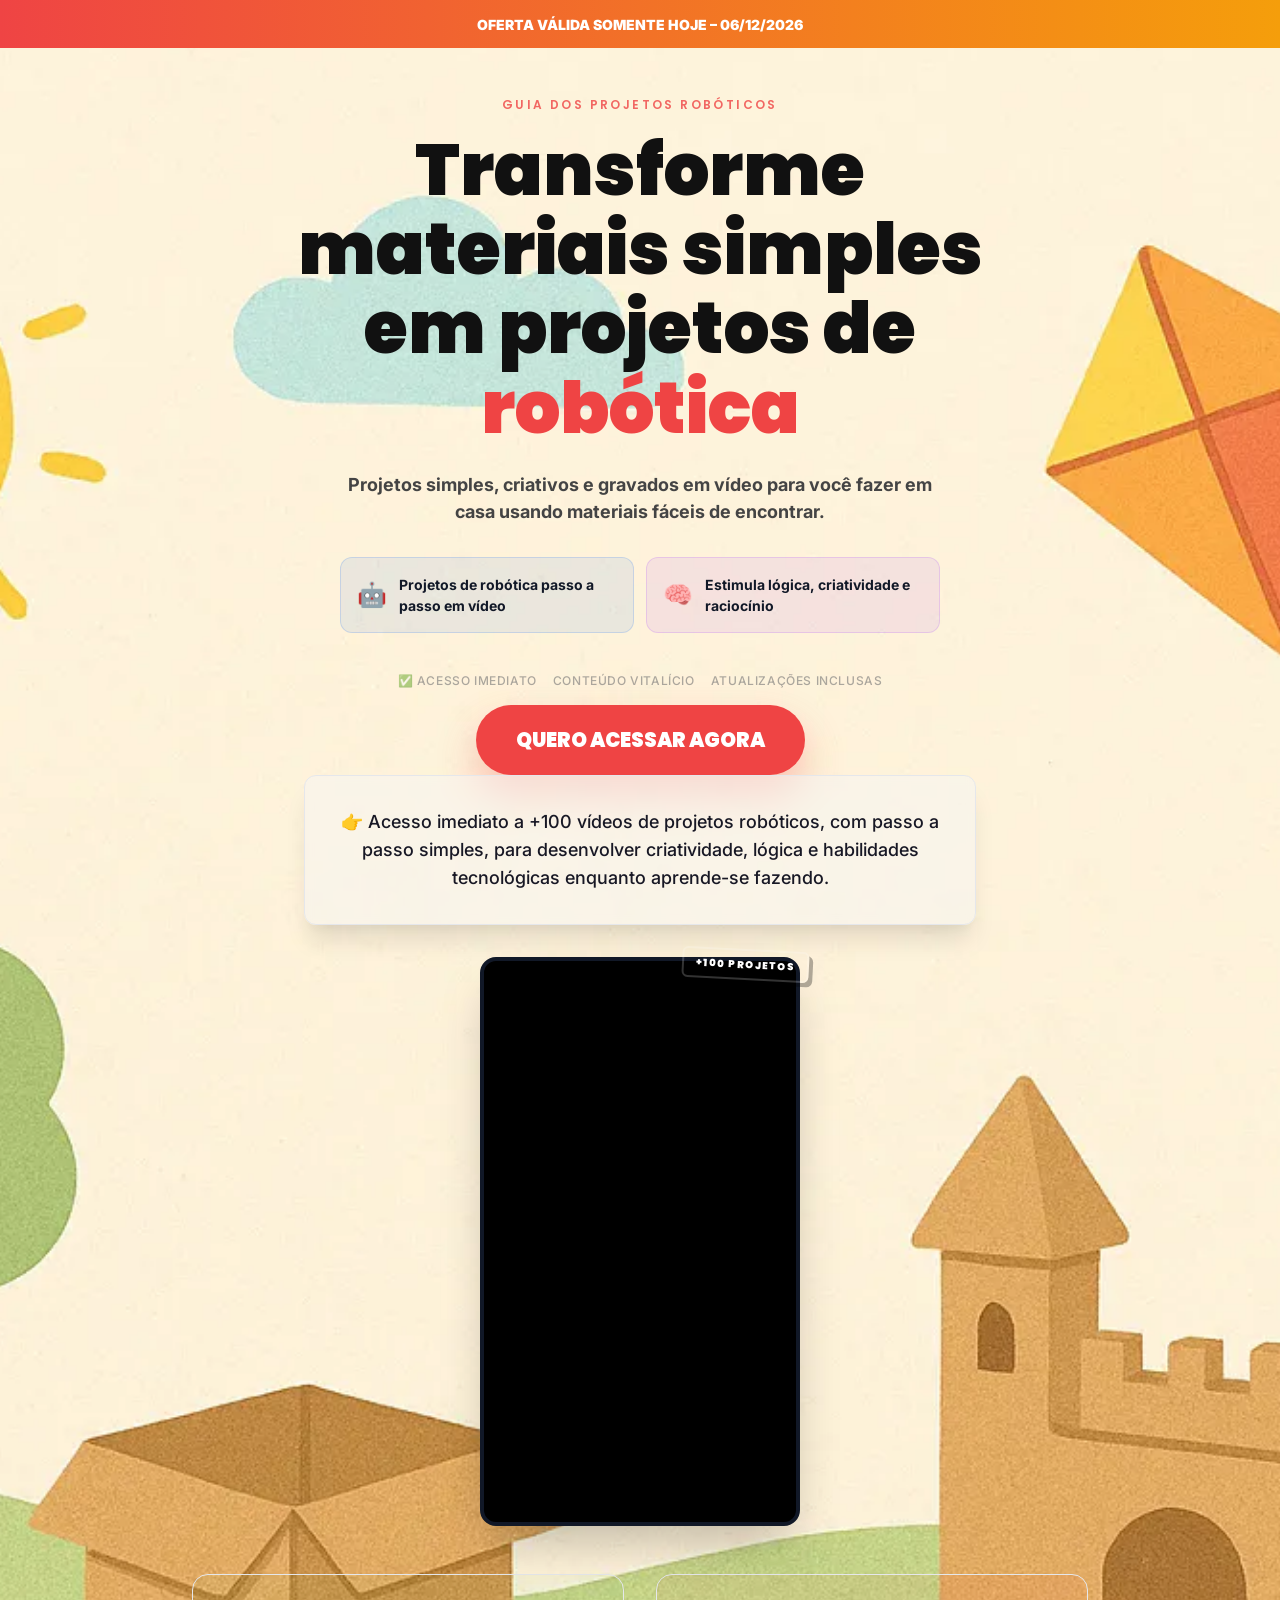
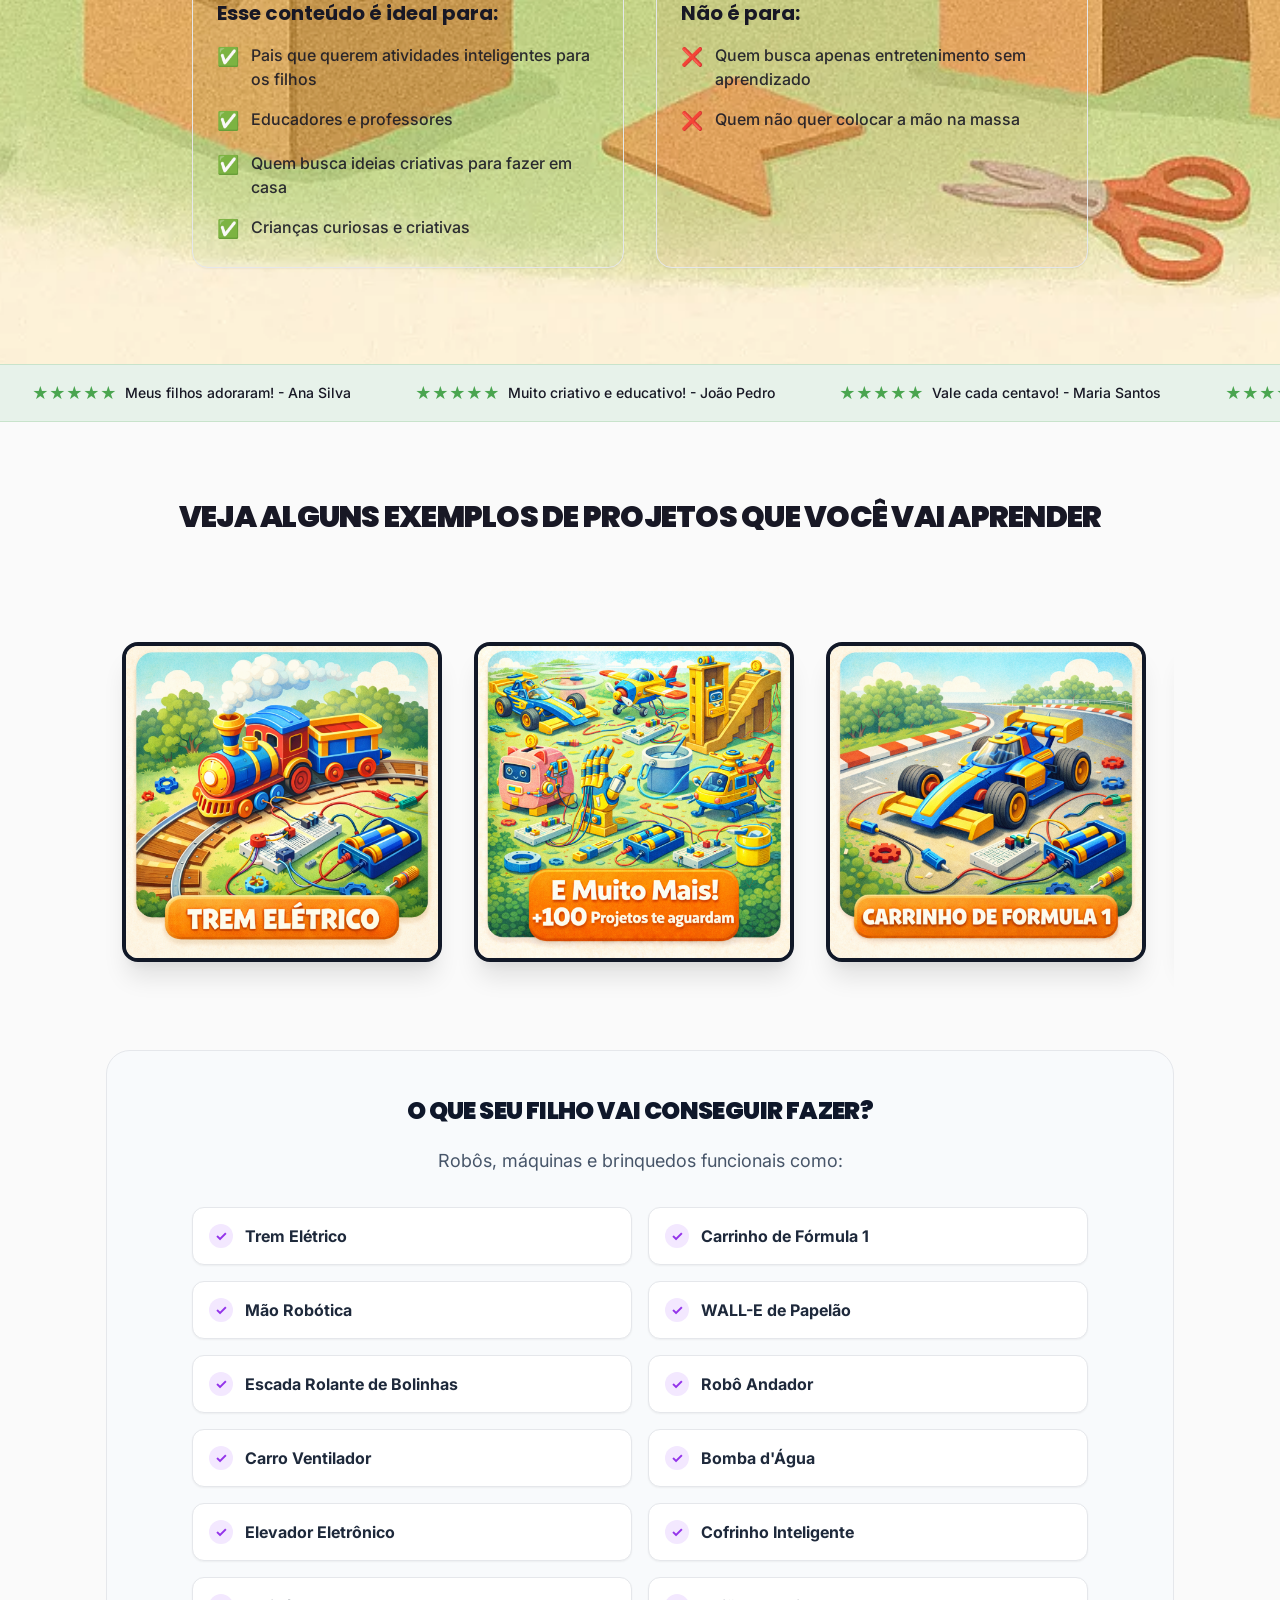
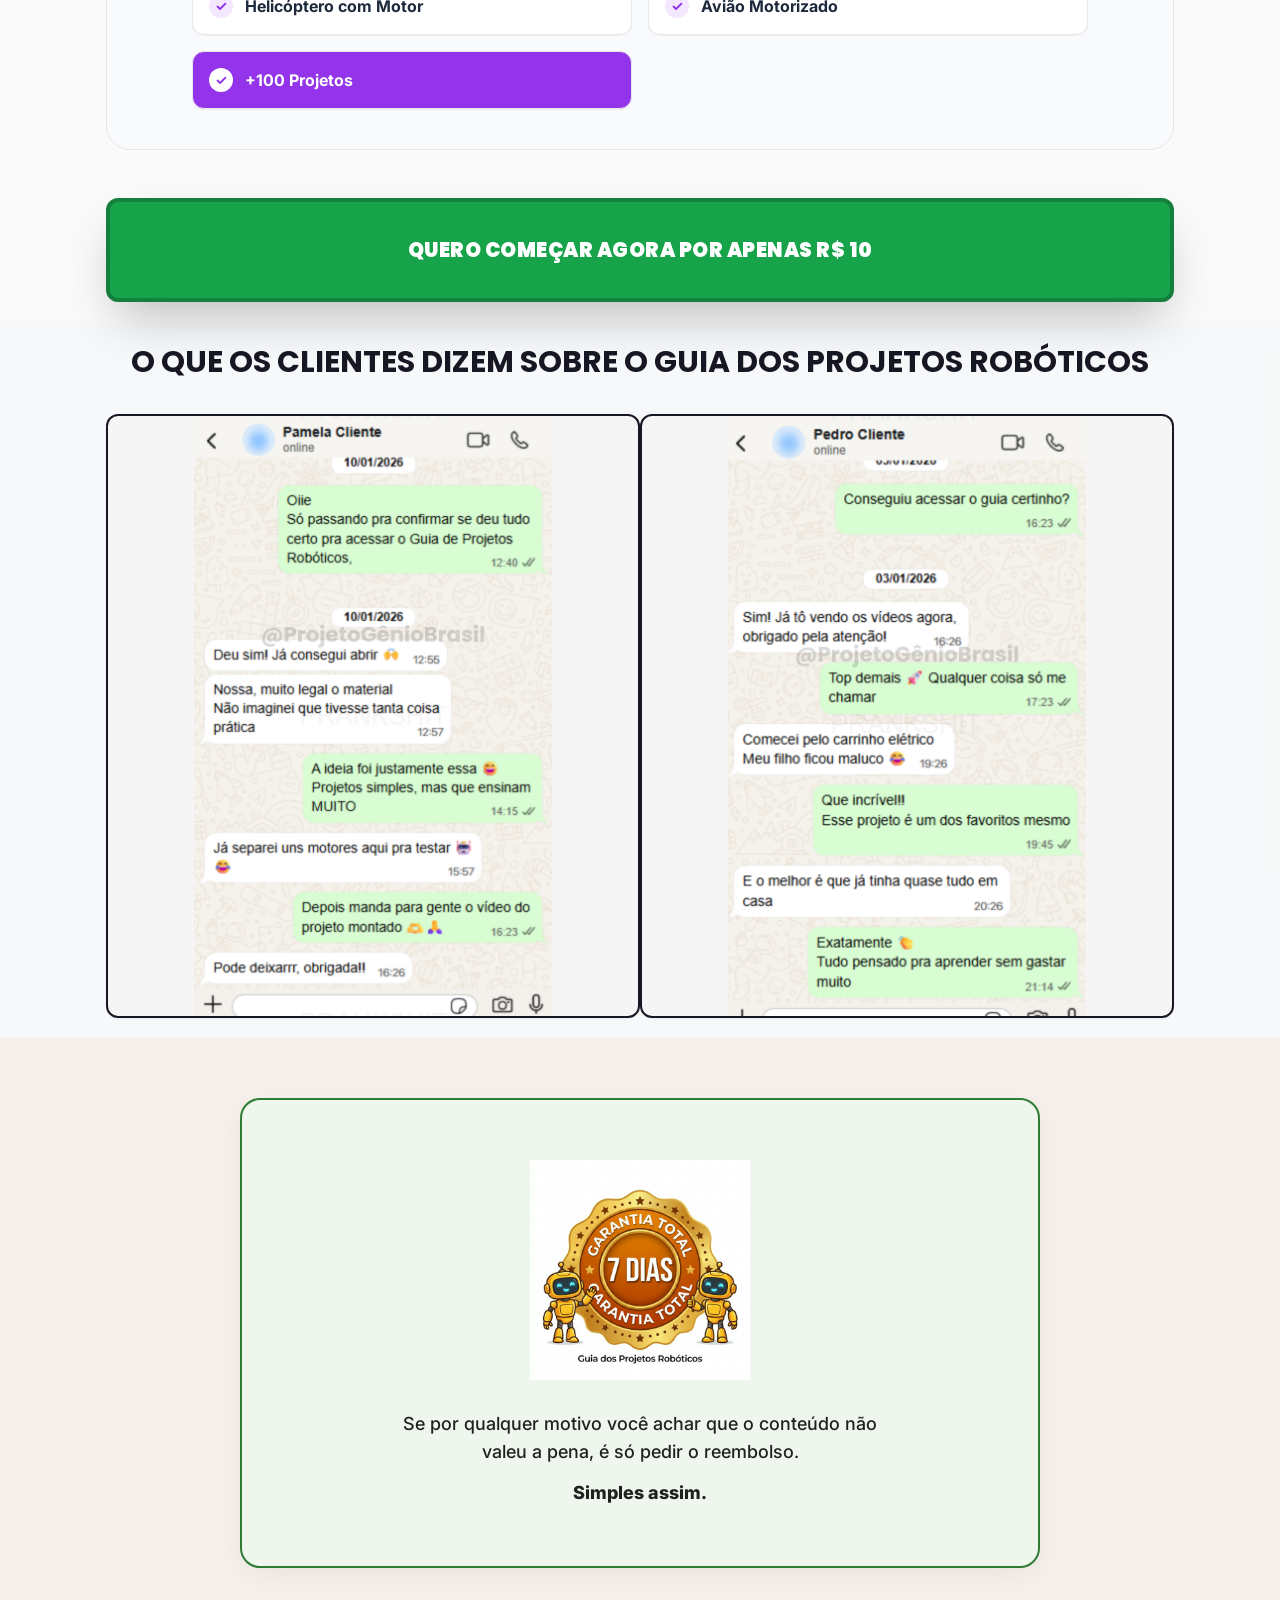
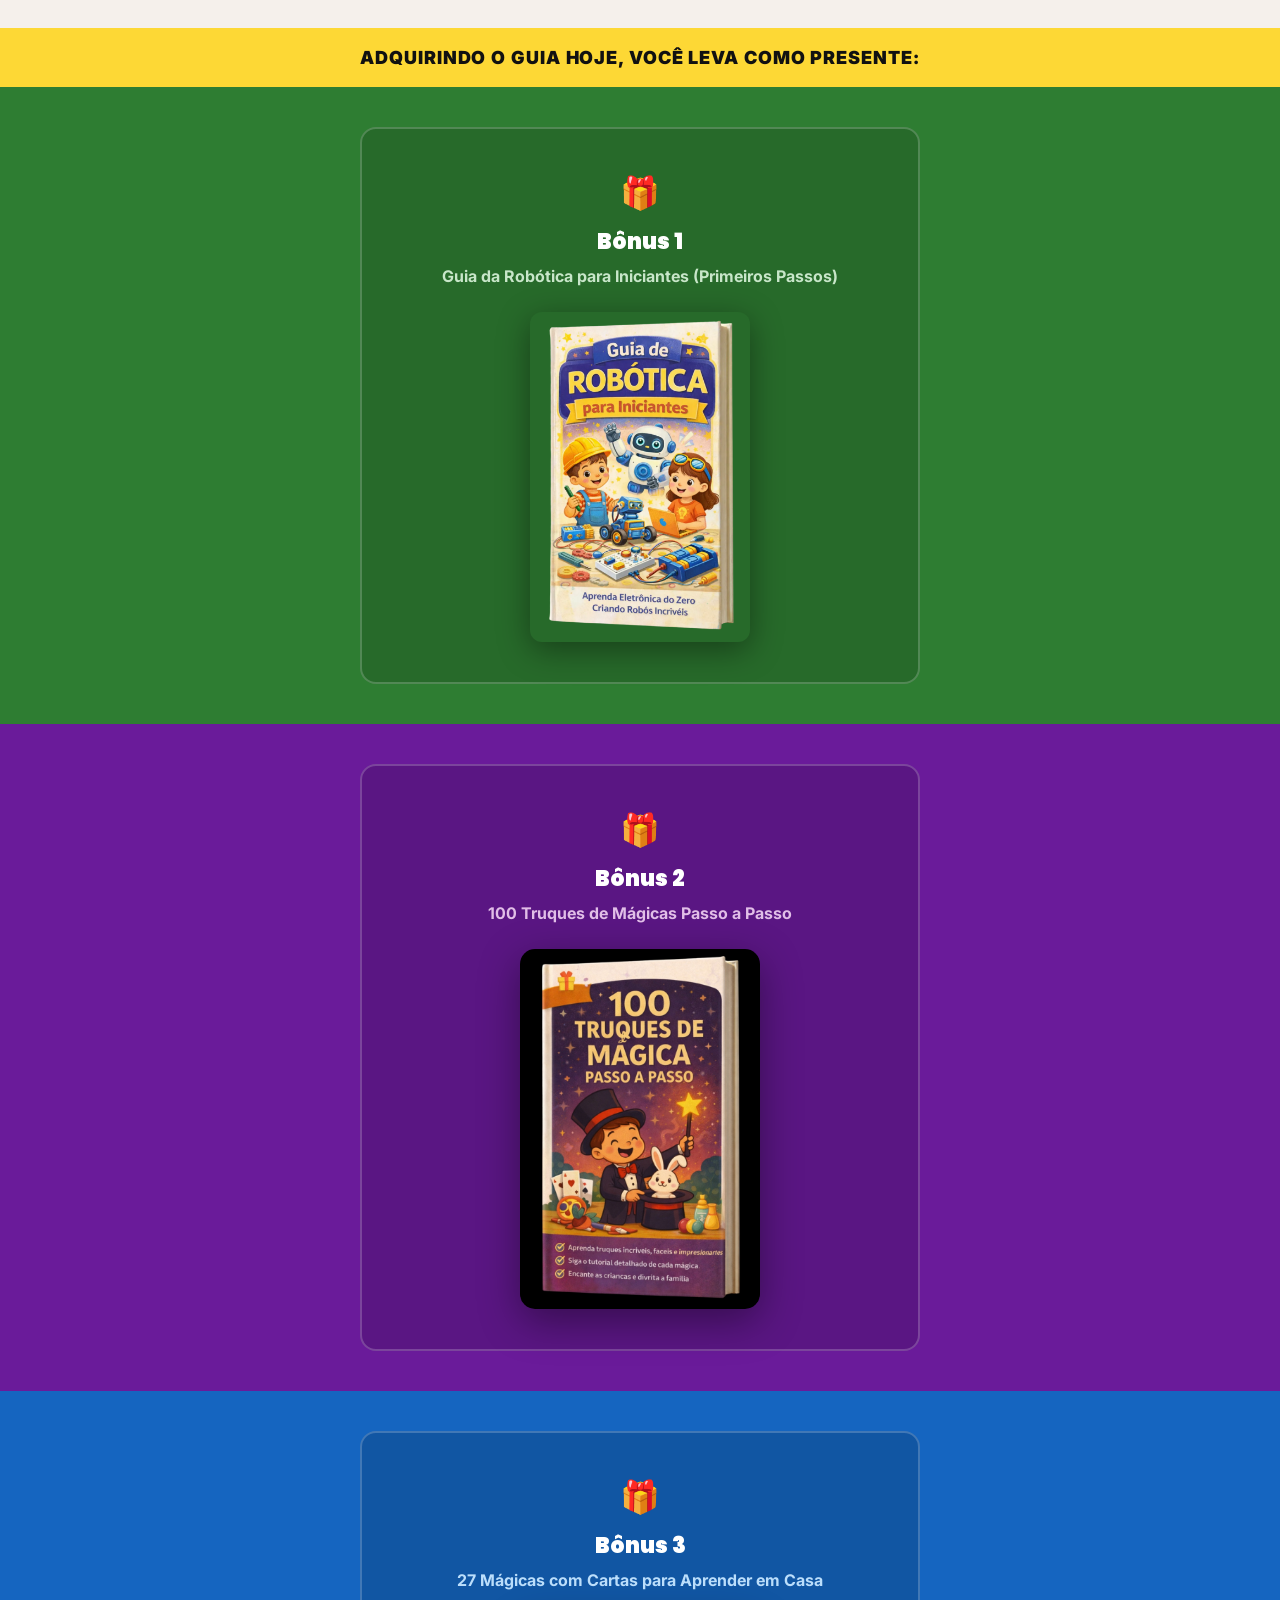
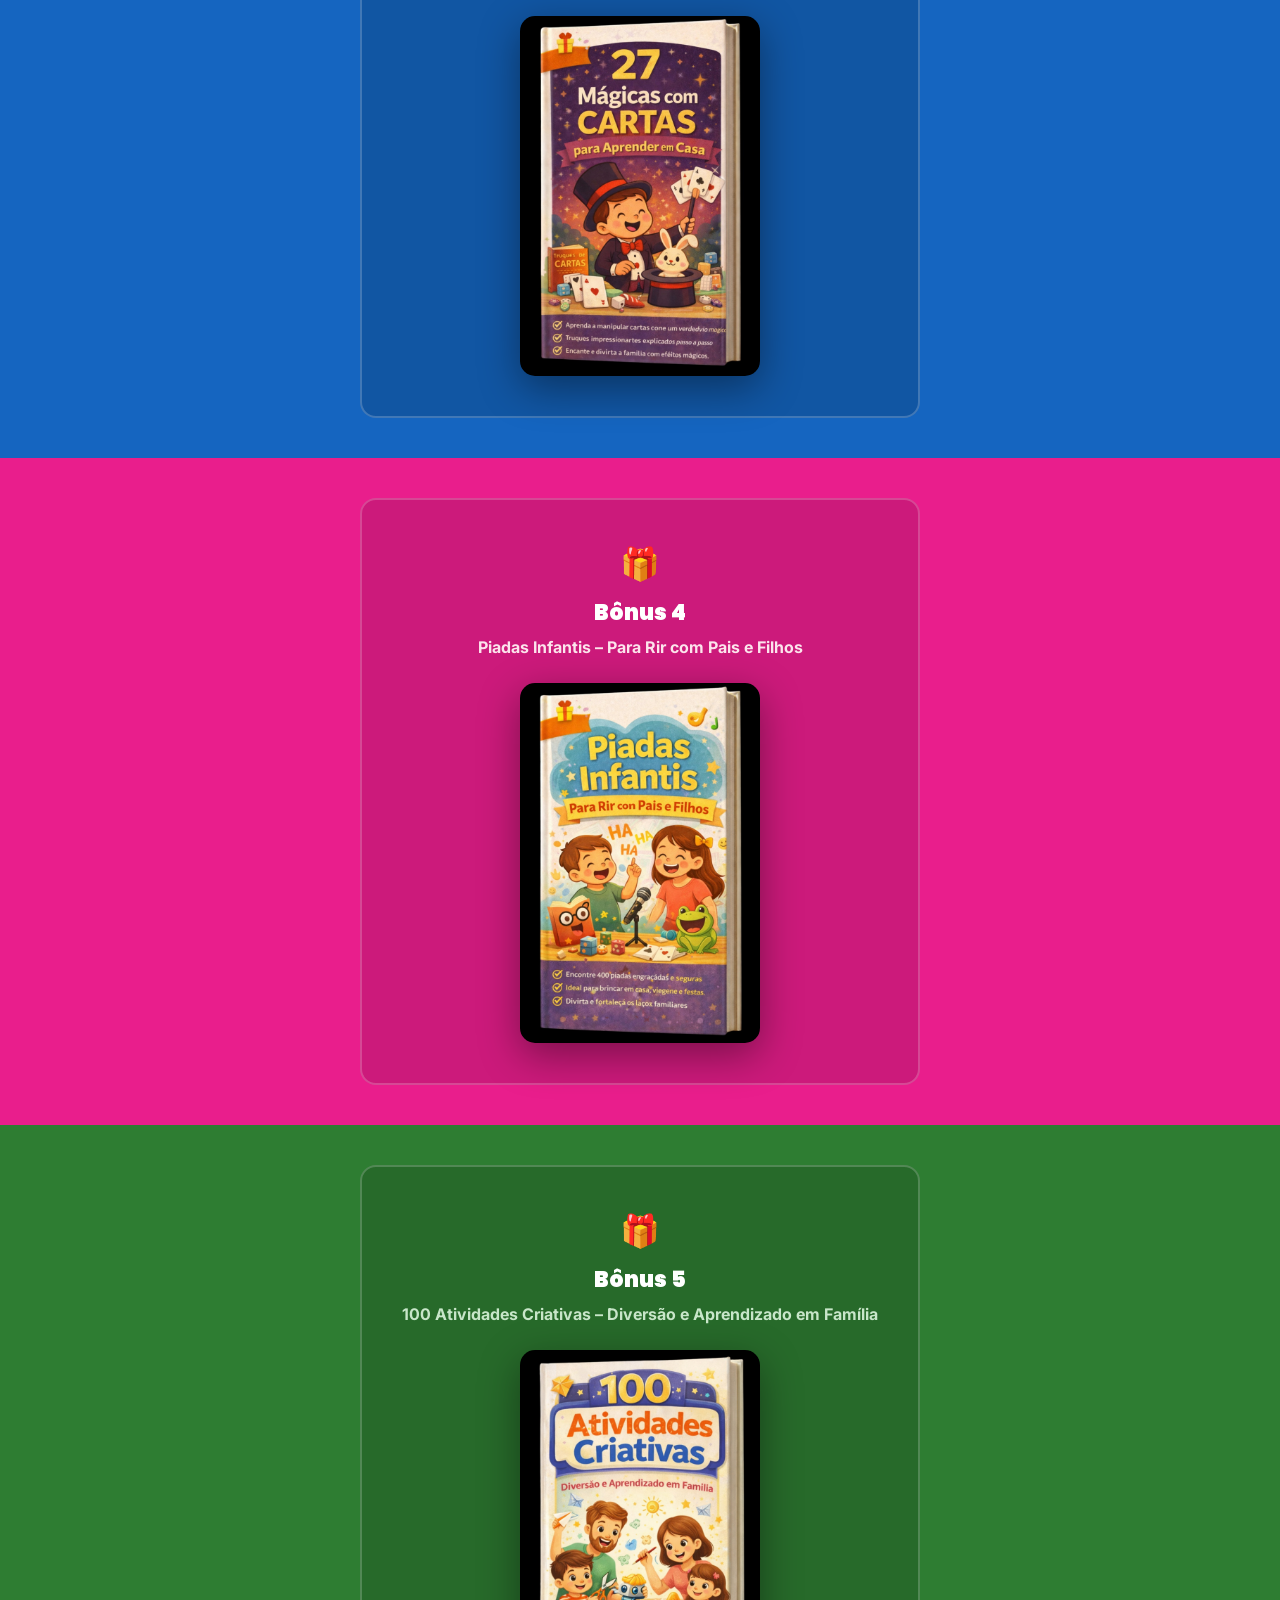
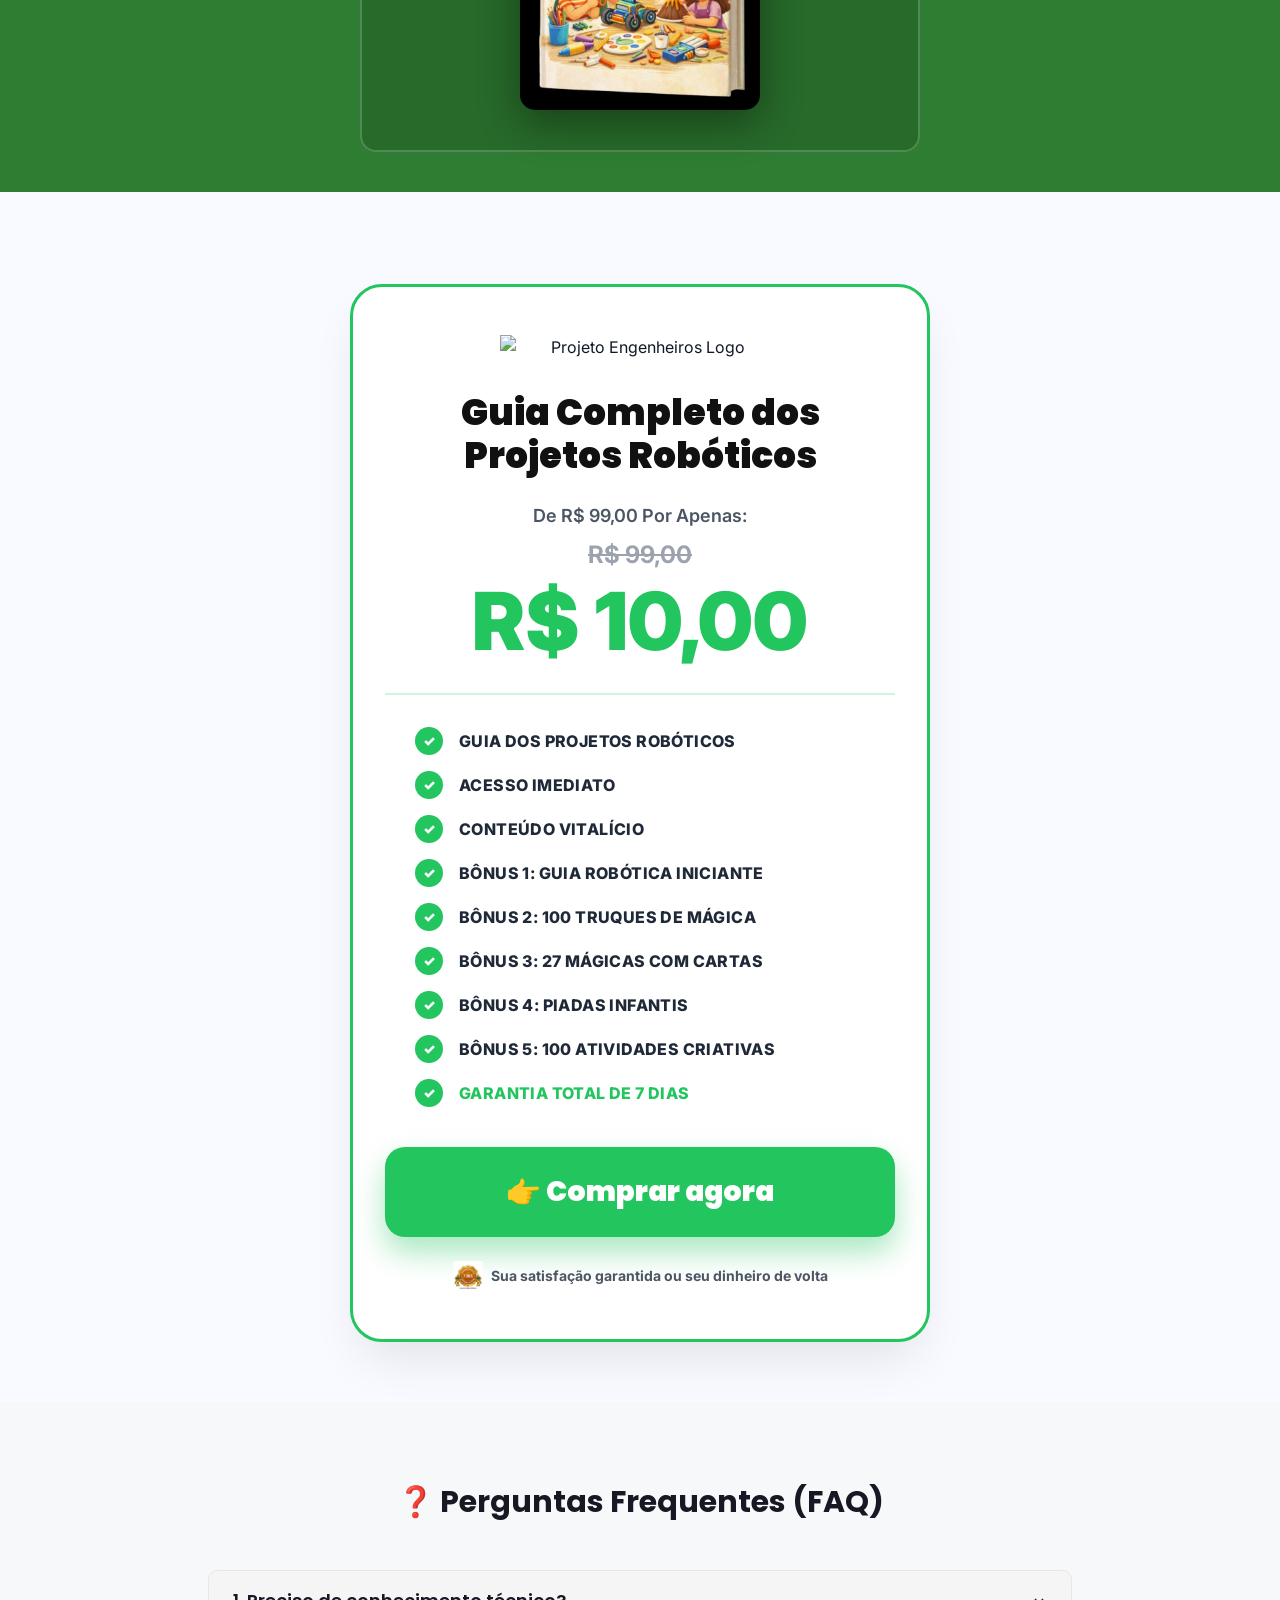
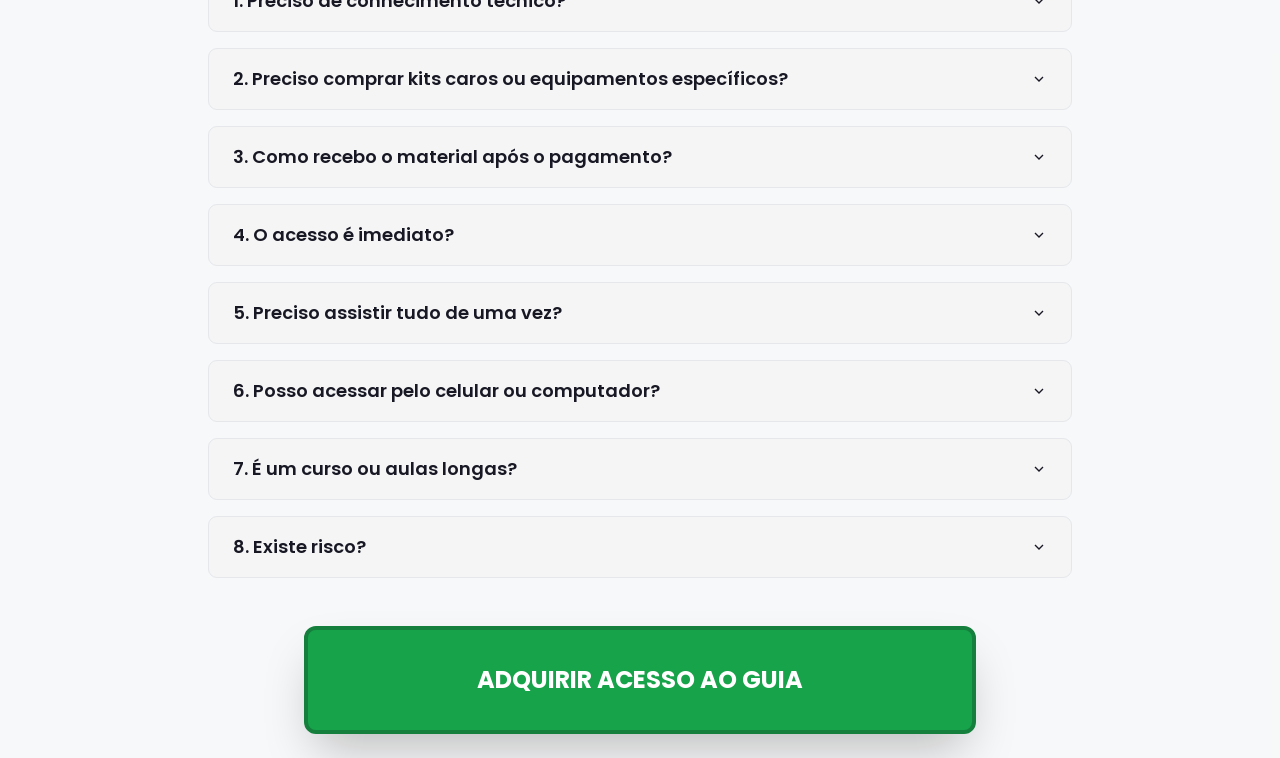
==== commit d7b47e4e: "Replace VSL with Wistia and update offer logo" ====
--- a/clone projetos robotica/index.html
+++ b/clone projetos robotica/index.html
@@ -572,10 +572,17 @@
                 class="absolute -top-3 -right-3 z-20 bg-primary text-primary-foreground px-3 py-1.5 rounded-md text-[10px] font-black uppercase tracking-wider shadow-[4px_4px_0px_0px_rgba(0,0,0,0.3)] transform rotate-3 border-2 border-white/20">
                 +100 PROJETOS</div>
               <div class="w-full h-full overflow-hidden rounded-xl">
-                <video controls class="w-full h-full object-cover" poster="assets/images/bonus1.webp" preload="none"
-                  width="320" height="568">
-                  <source src="assets/video/hero-video.mp4" type="video/mp4">
-                </video>
+                <script src="https://fast.wistia.com/player.js" async></script>
+                <script src="https://fast.wistia.com/embed/a9htle6tso.js" async type="module"></script>
+                <style>
+                  wistia-player[media-id='a9htle6tso']:not(:defined) {
+                    background: center / contain no-repeat url('https://fast.wistia.com/embed/medias/a9htle6tso/swatch');
+                    display: block;
+                    filter: blur(5px);
+                    padding-top: 177.78%;
+                  }
+                </style>
+                <wistia-player media-id="a9htle6tso" aspect="0.5625"></wistia-player>
               </div>
             </div>
           </div>
@@ -984,7 +991,8 @@
         <div class="offer-card-new">
 
           <!-- Logo da Imagem 2 -->
-          <img src="assets/images/logo-engenheiros.png" alt="Projeto Engenheiros Logo" class="offer-logo">
+          <img src="https://i.ibb.co/gMDMbtmb/Gemini-Generated-Image-vt23d7vt23d7vt23-removebg-preview-1.png"
+            alt="Projeto Engenheiros Logo" class="offer-logo">
 
           <h2 class="offer-title-new">Guia Completo dos Projetos Robóticos</h2>
 
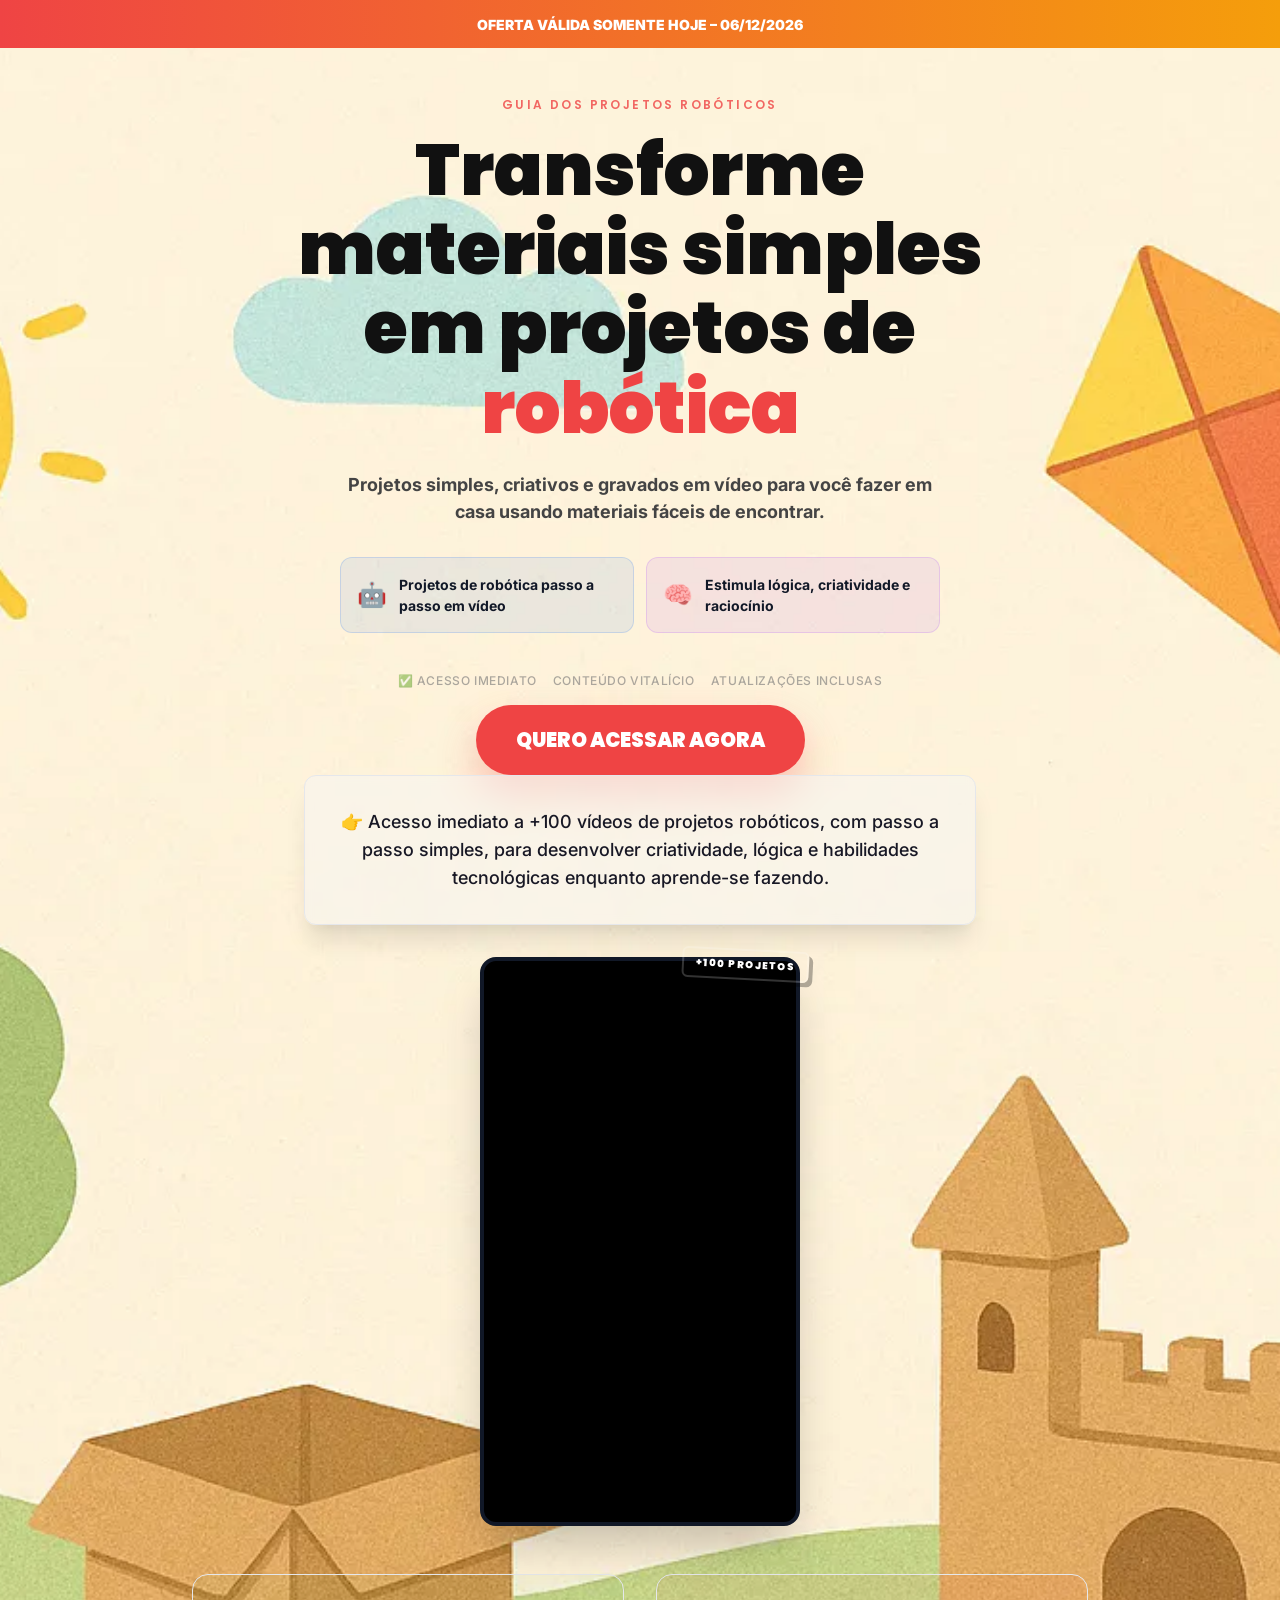
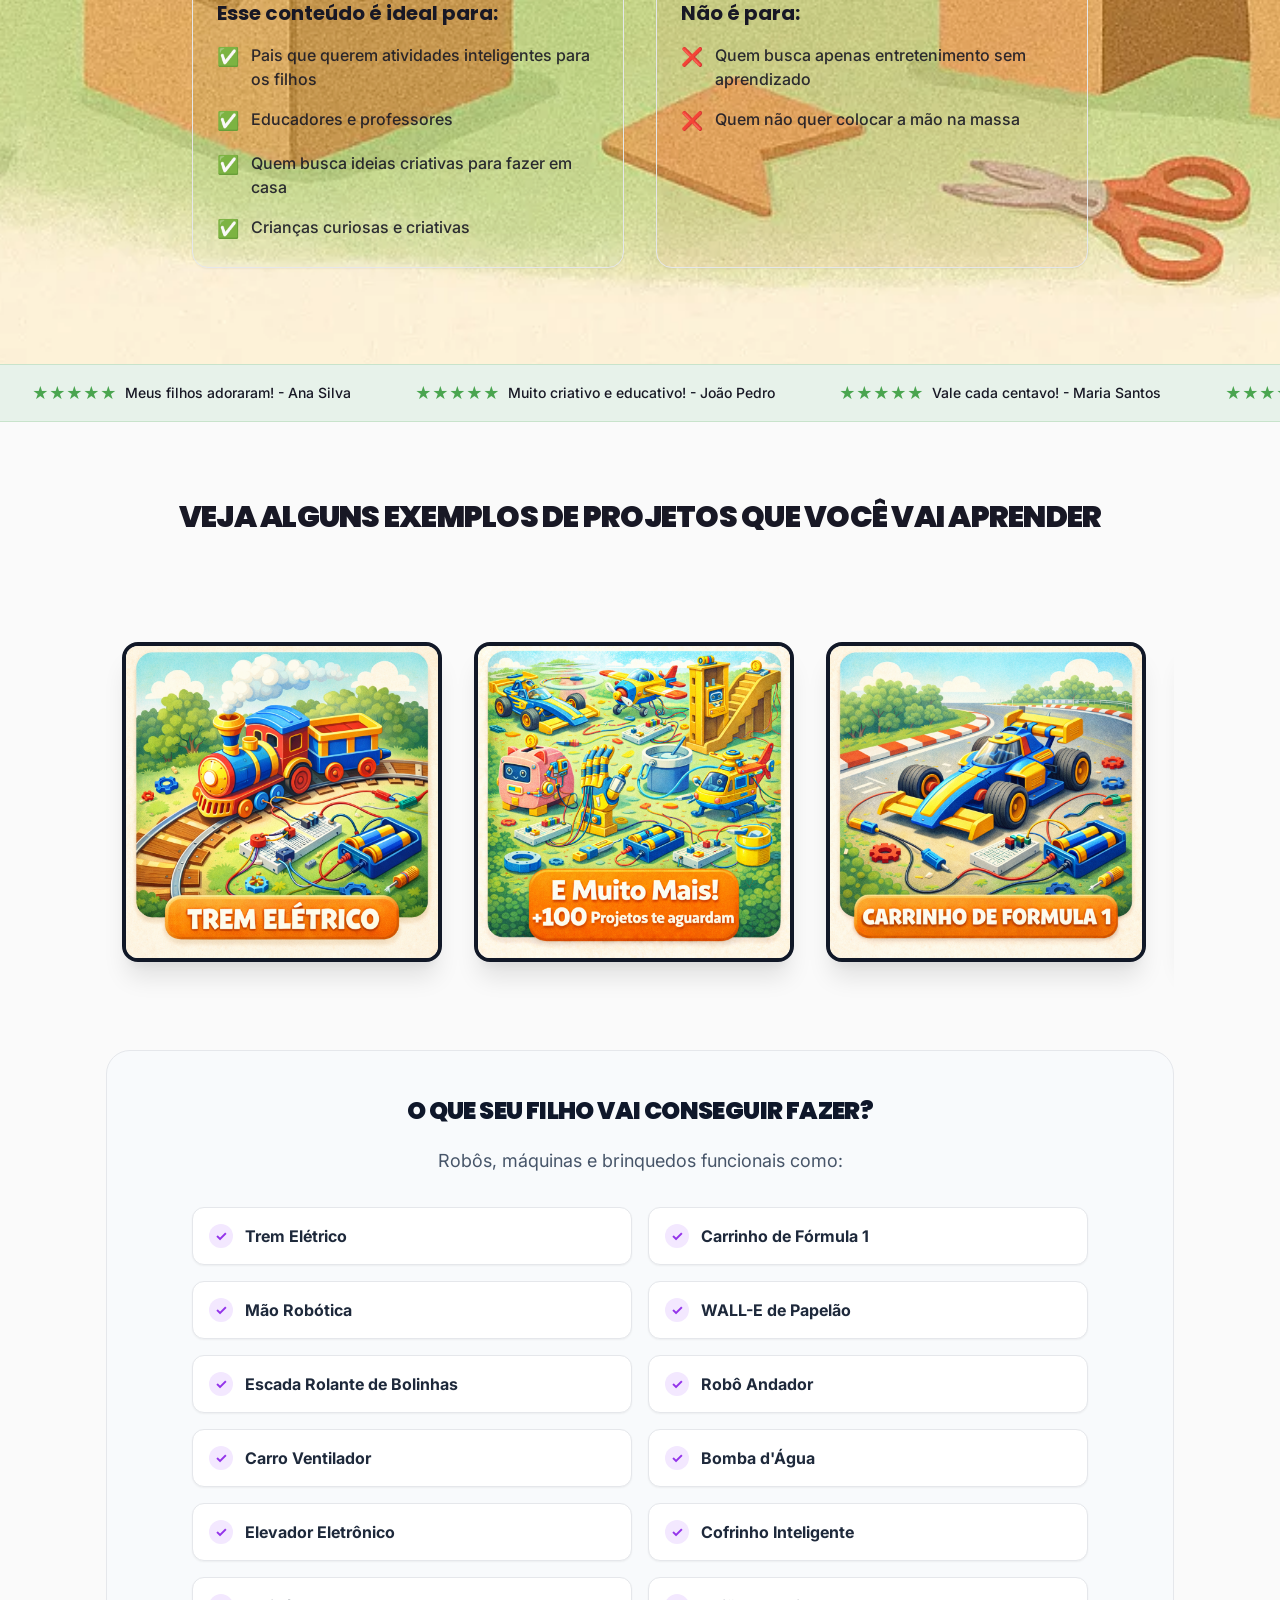
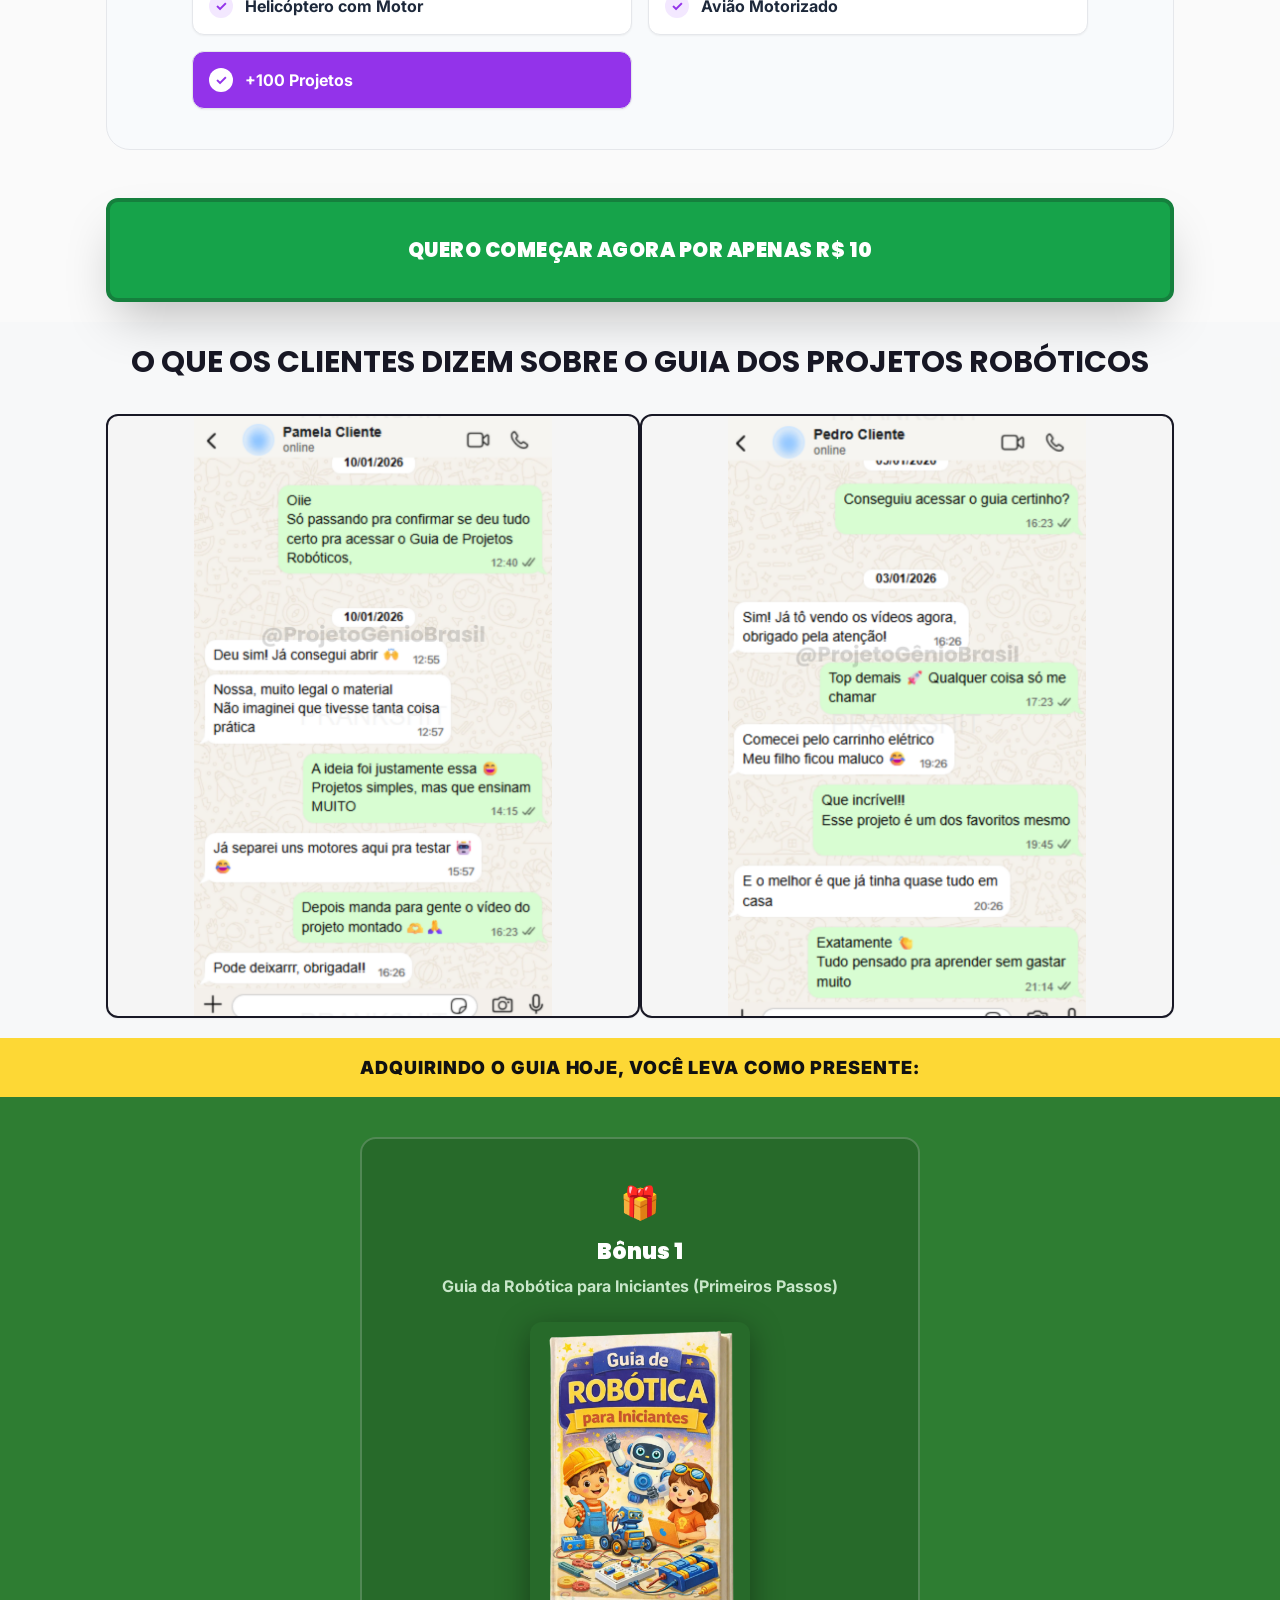
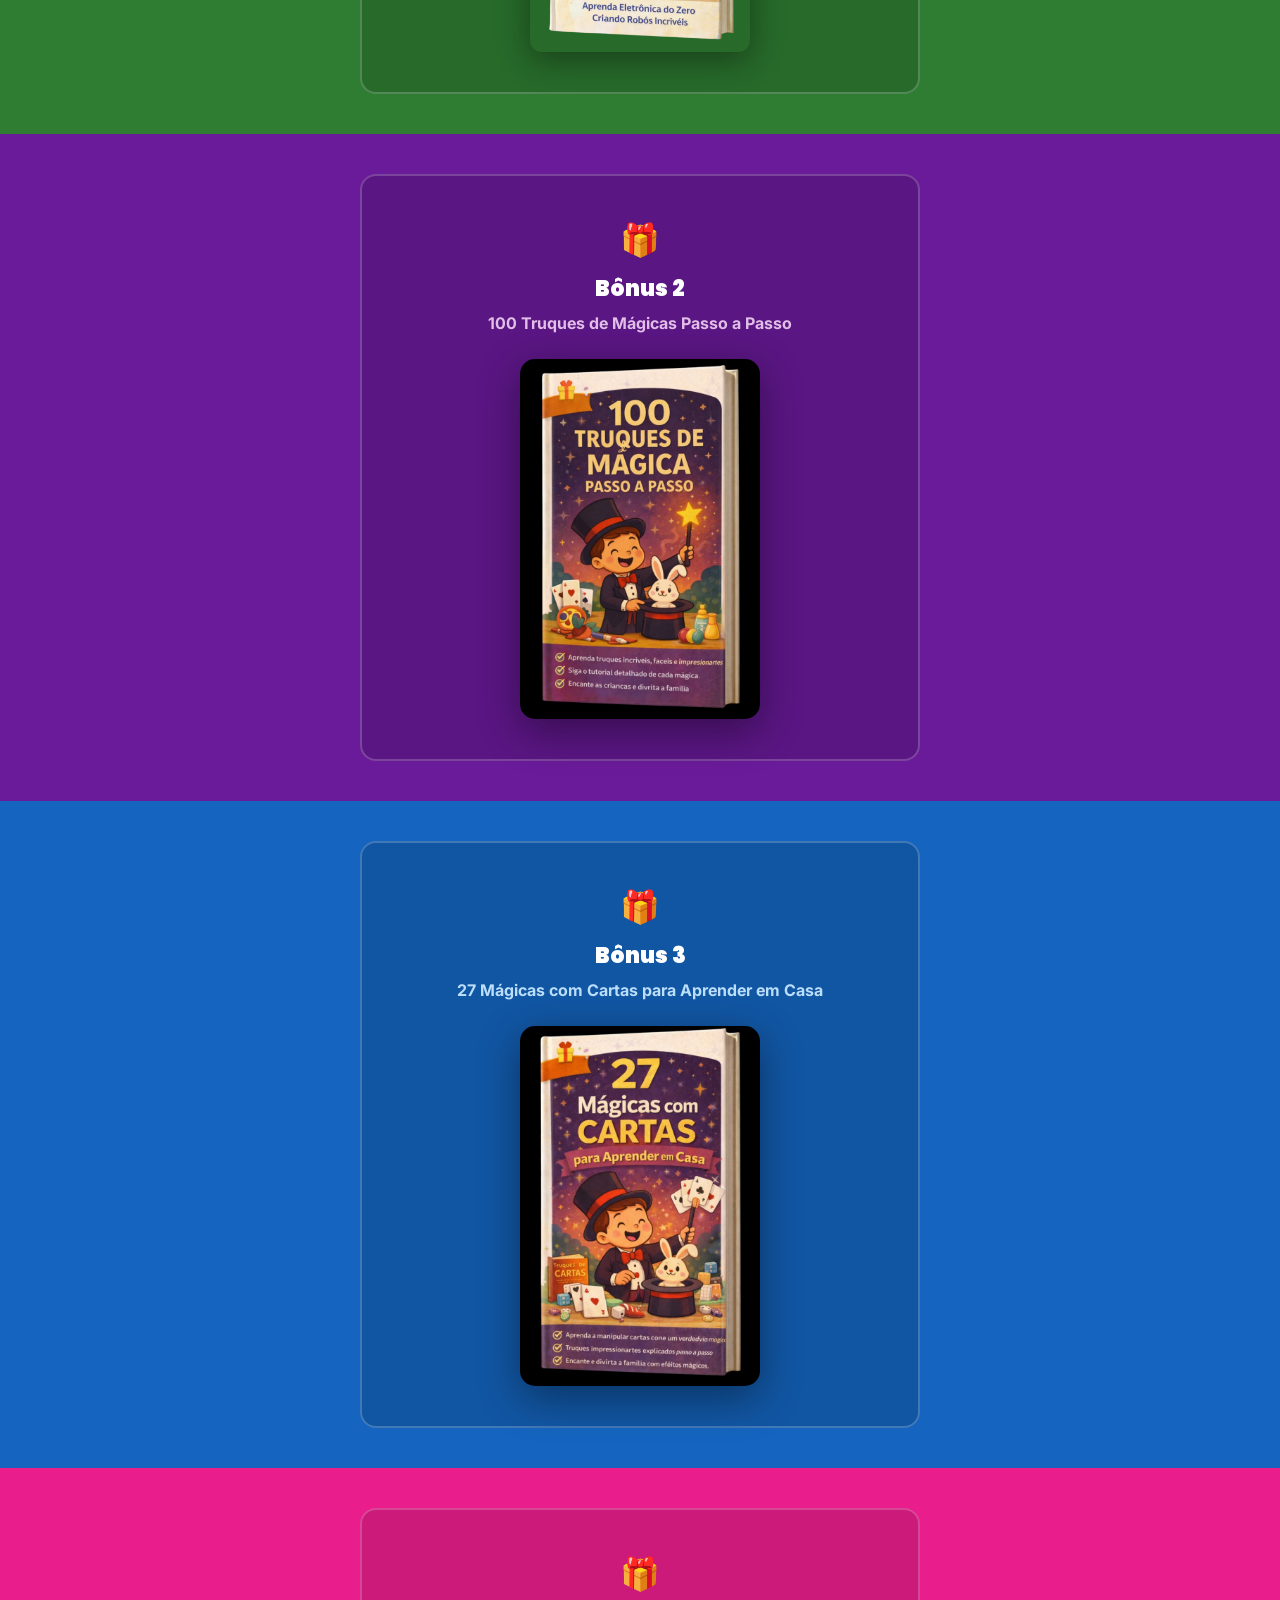
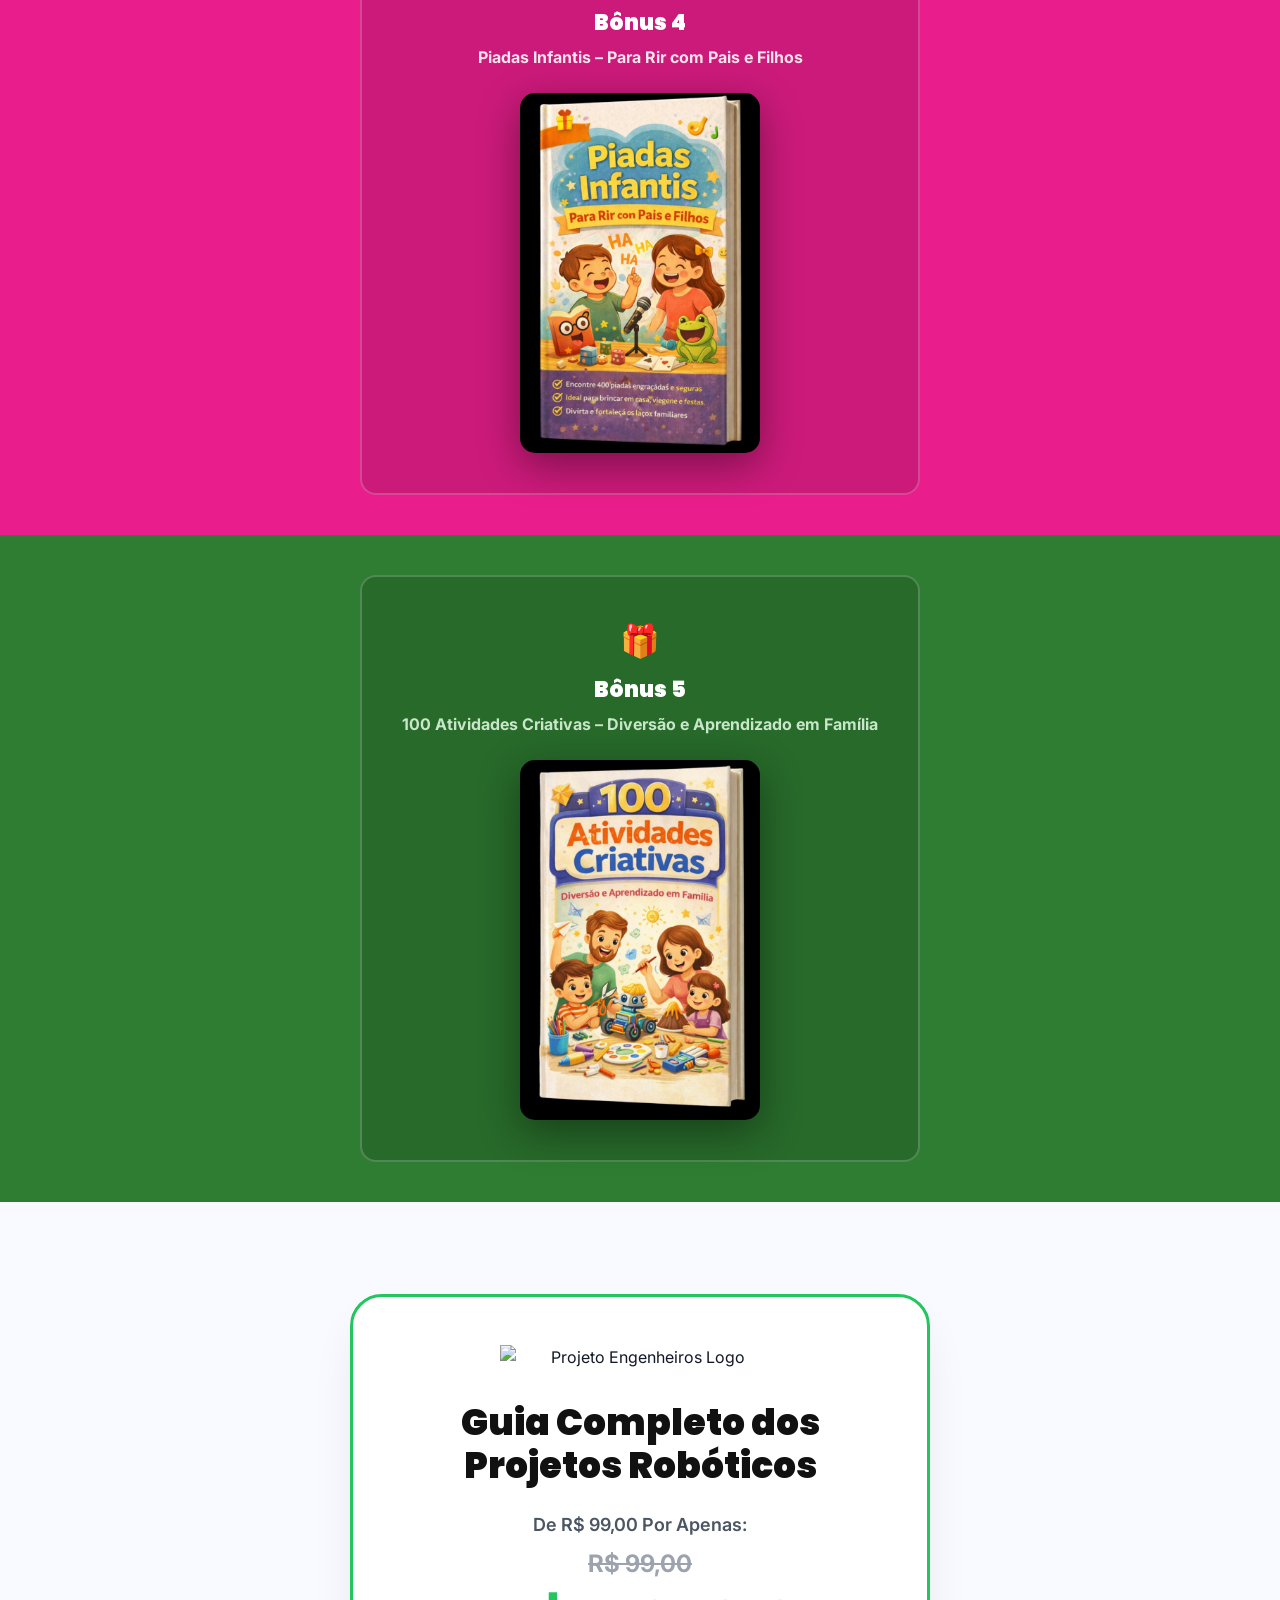
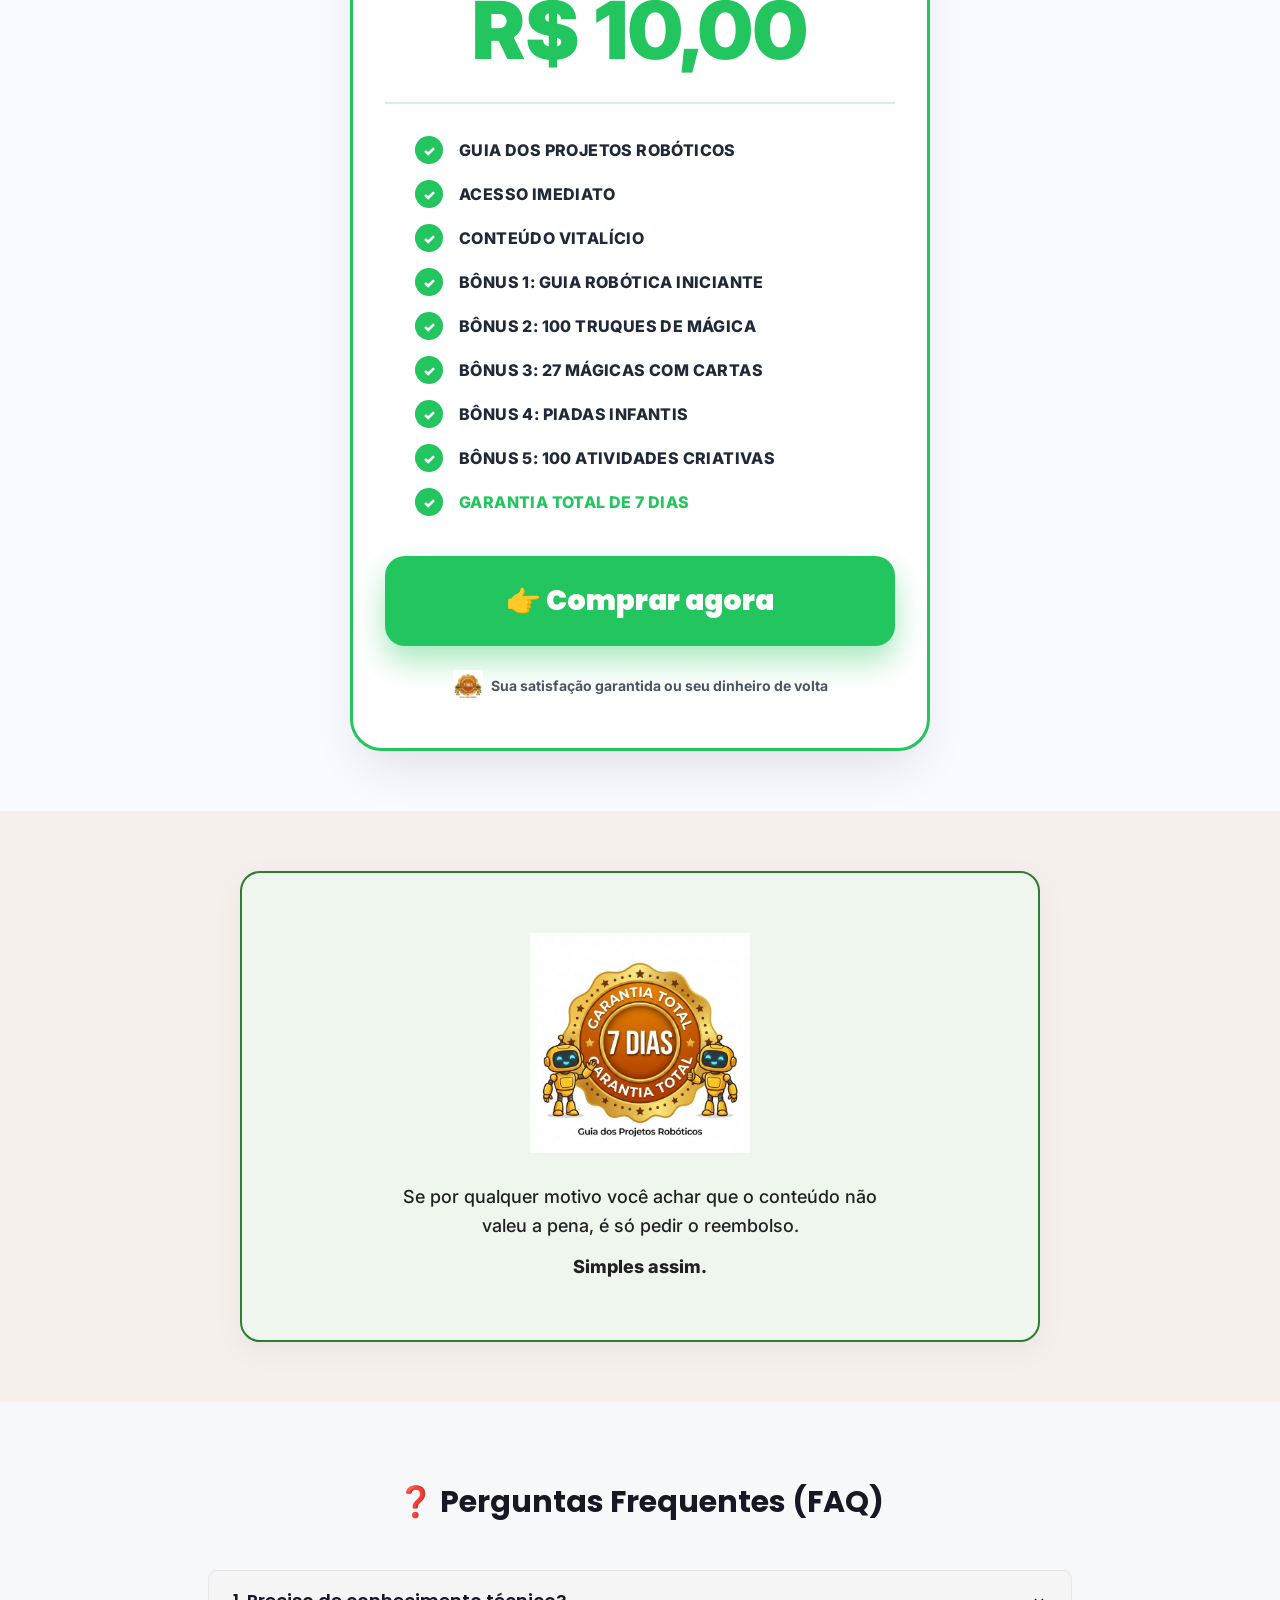
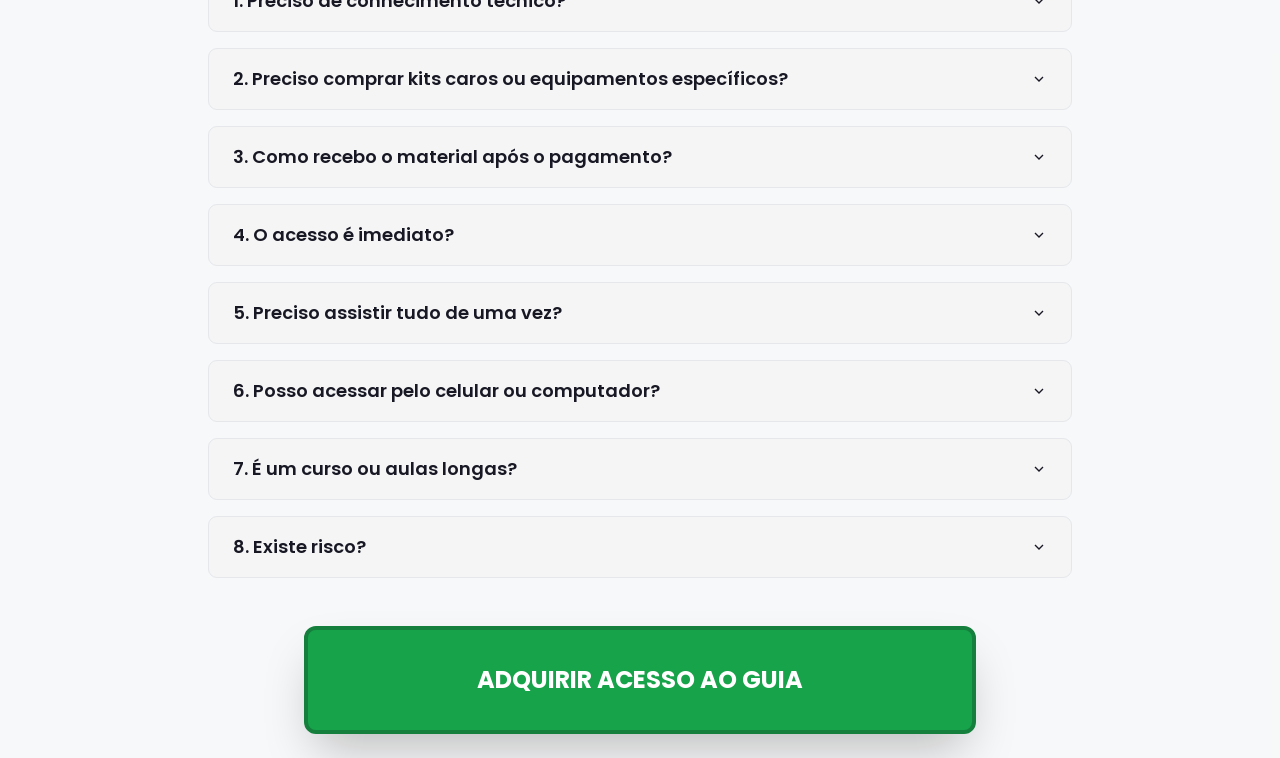
==== commit e1c709eb: "Move Guarantee section above FAQ" ====
--- a/clone projetos robotica/index.html
+++ b/clone projetos robotica/index.html
@@ -879,21 +879,6 @@
     </section>
 
 
-    <!-- GARANTIA -->
-    <section data-testid="section-guarantee" style="background:#f5f0eb;padding:60px 16px;">
-      <div style="max-width:800px;margin:0 auto;">
-        <div
-          style="background:#eef6ee;border:2px solid #2e7d32;border-radius:20px;padding:60px 40px;text-align:center;box-shadow:0 8px 30px rgba(0,0,0,.05);">
-          <img src="assets/images/garantia-badge.png" alt="7 Dias Garantia Total"
-            style="display:block;margin:0 auto 30px;height:220px;width:auto;object-fit:contain;" loading="lazy"
-            width="220" height="220">
-          <p style="color:#212121;font-size:18px;line-height:1.6;font-weight:500;max-width:500px;margin:0 auto;">Se
-            por qualquer motivo você achar que
-            o conteúdo não valeu a pena, é só pedir o reembolso.</p>
-          <p style="color:#212121;font-size:18px;font-weight:800;margin-top:12px;">Simples assim.</p>
-        </div>
-      </div>
-    </section>
 
     <!-- BÔNUS BANNER -->
     <div style="background:#fdd835;padding:16px;text-align:center;">
@@ -1033,6 +1018,22 @@
       </div>
     </section>
 
+    <!-- GARANTIA -->
+    <section data-testid="section-guarantee" style="background:#f5f0eb;padding:60px 16px;">
+      <div style="max-width:800px;margin:0 auto;">
+        <div
+          style="background:#eef6ee;border:2px solid #2e7d32;border-radius:20px;padding:60px 40px;text-align:center;box-shadow:0 8px 30px rgba(0,0,0,.05);">
+          <img src="assets/images/garantia-badge.png" alt="7 Dias Garantia Total"
+            style="display:block;margin:0 auto 30px;height:220px;width:auto;object-fit:contain;" loading="lazy"
+            width="220" height="220">
+          <p style="color:#212121;font-size:18px;line-height:1.6;font-weight:500;max-width:500px;margin:0 auto;">Se
+            por qualquer motivo você achar que
+            o conteúdo não valeu a pena, é só pedir o reembolso.</p>
+          <p style="color:#212121;font-size:18px;font-weight:800;margin-top:12px;">Simples assim.</p>
+        </div>
+      </div>
+    </section>
+
     <!-- ──────────────────────────────── FAQ ──────────────────────────────── -->
     <section class="pt-16 pb-5 md:pt-20 md:pb-6 bg-muted/30" data-testid="section-faq">
       <div class="container mx-auto px-4 max-w-4xl">
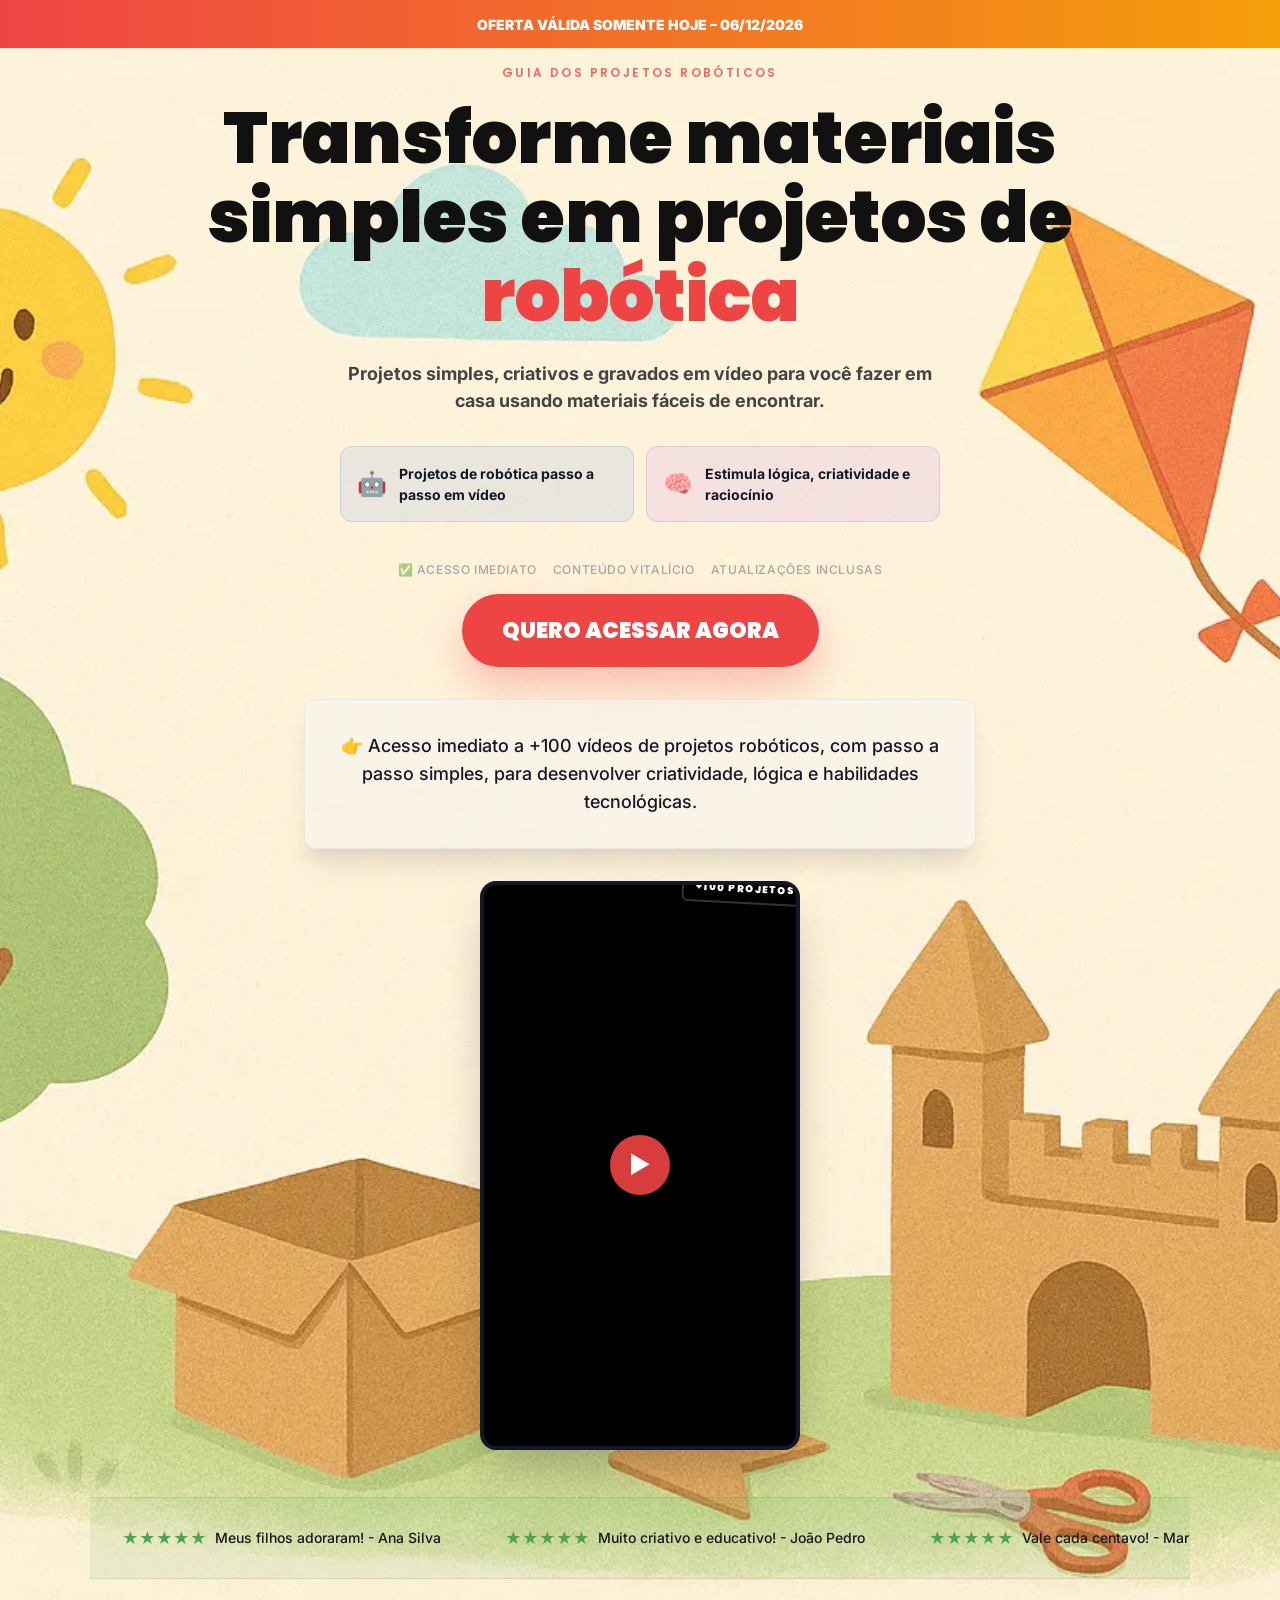
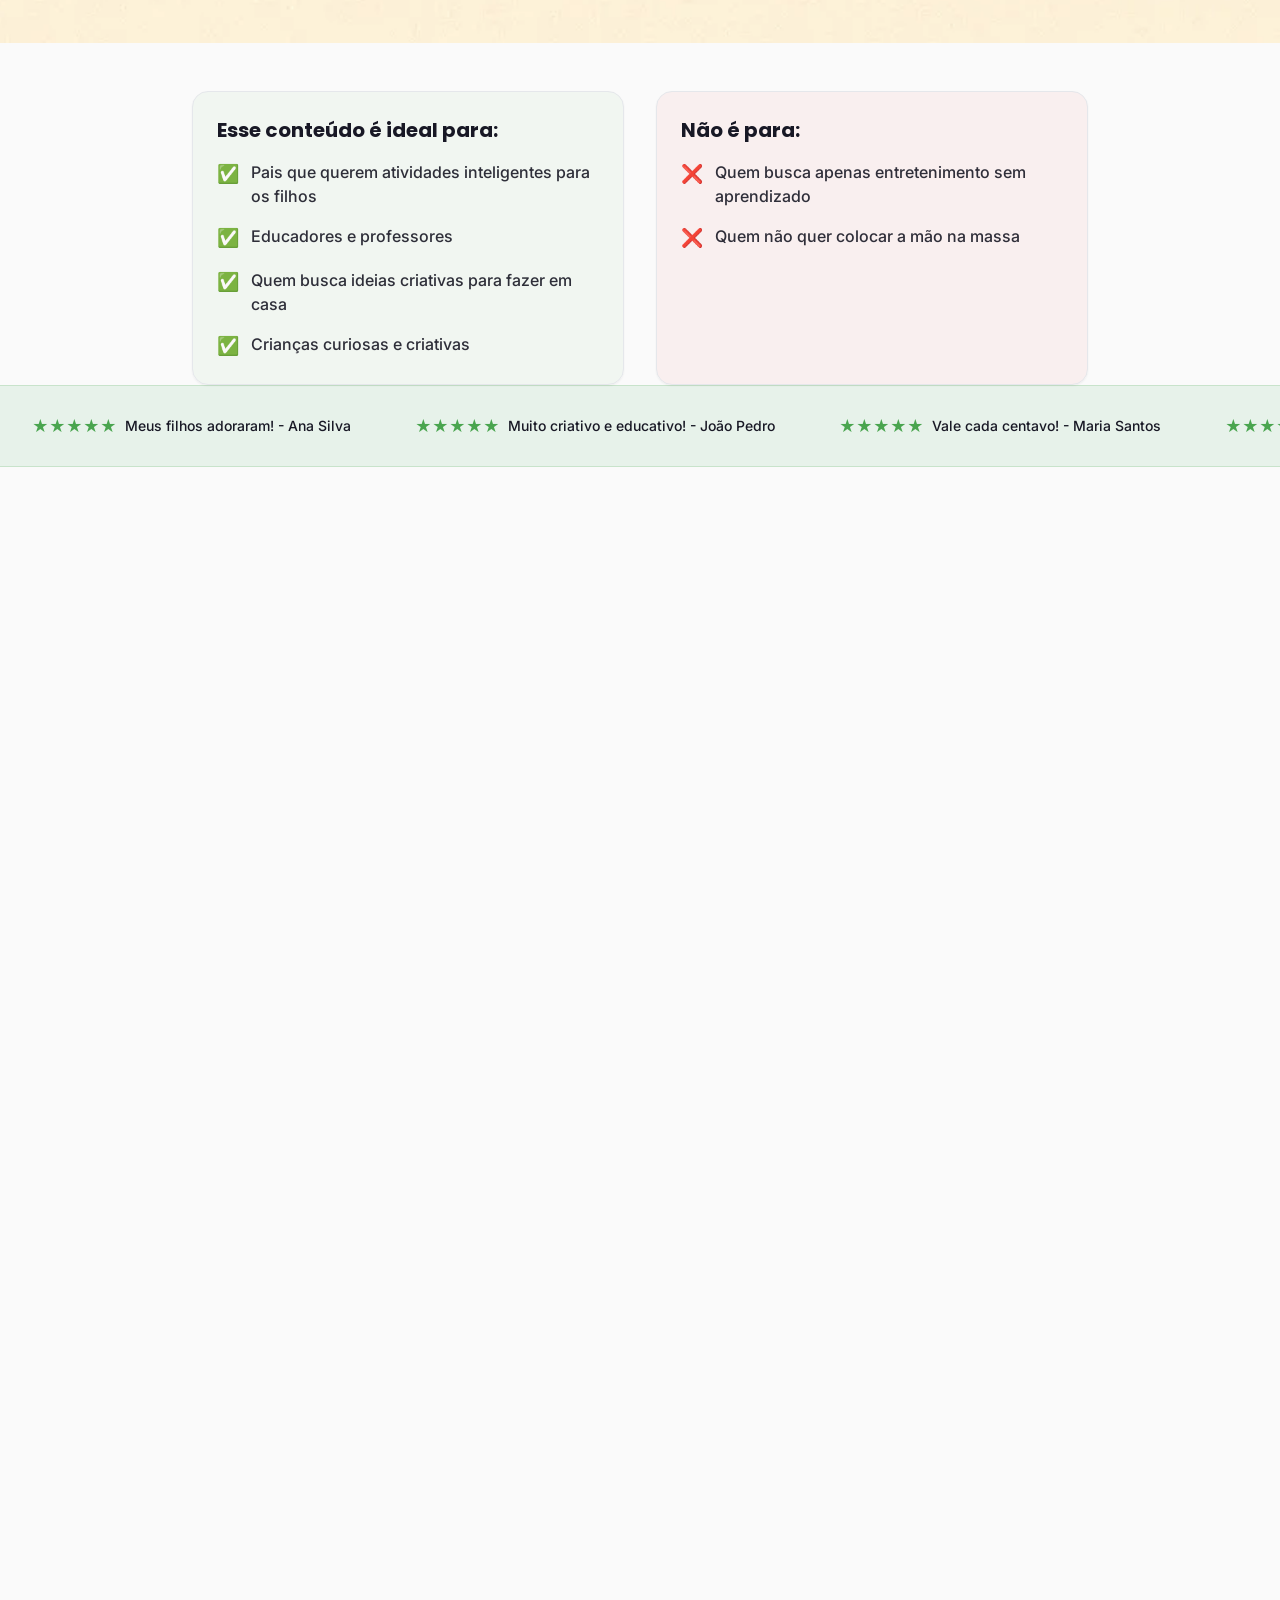
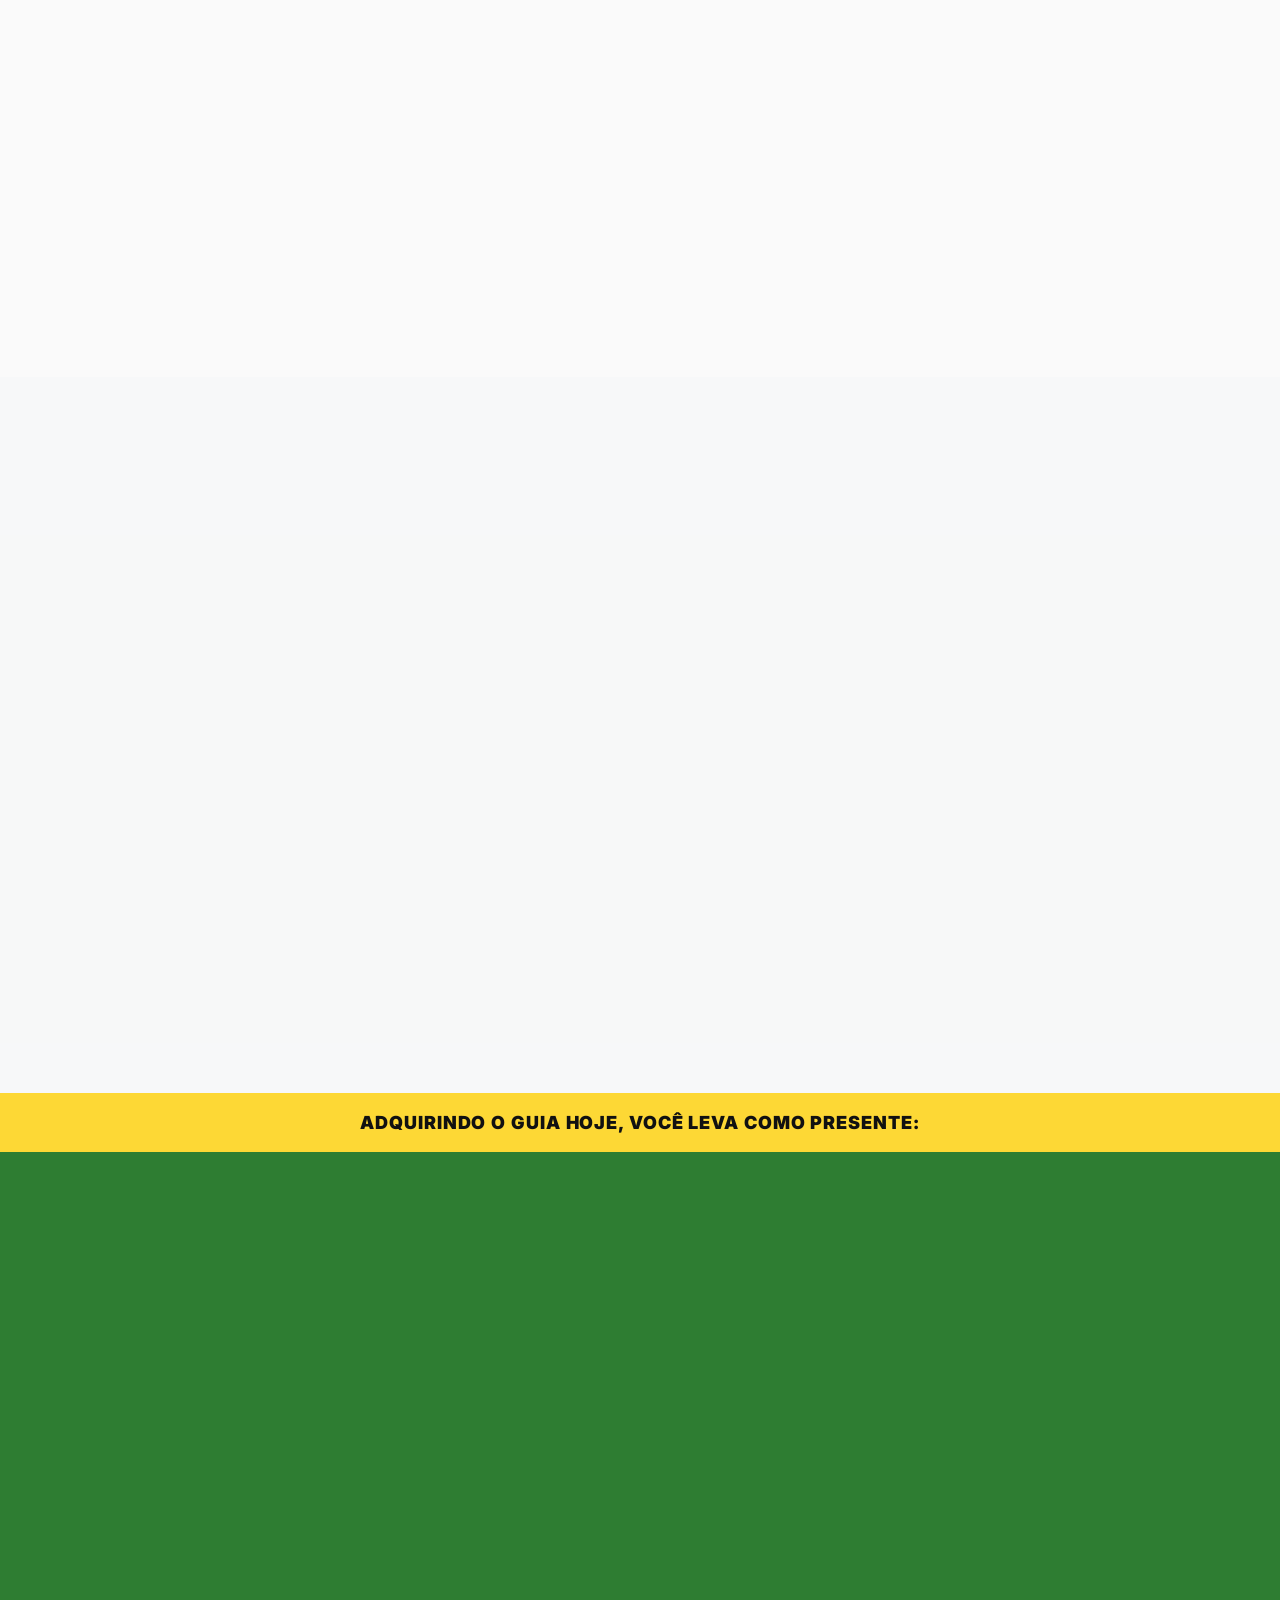
==== commit c5b86e07: "Update membership area with magical theme and Google Drive links" ====
--- a/clone projetos robotica/index.html
+++ b/clone projetos robotica/index.html
@@ -2,125 +2,42 @@
 <html lang="pt-BR">
 
 <head>
-
-  <script src="https://cdn.utmify.com.br/scripts/utms/latest.js" data-utmify-prevent-xcod-sck data-utmify-prevent-subids
-    async defer></script>
-
-  <script>
-    window.pixelId = "69b769e20c8e9d7adb27d4cd";
-    var a = document.createElement("script");
-    a.setAttribute("async", "");
-    a.setAttribute("defer", "");
-    a.setAttribute("src", "https://cdn.utmify.com.br/scripts/pixel/pixel.js");
-    document.head.appendChild(a);
-  </script>
-
-
-  <script type="text/javascript">
-    (function (c, l, a, r, i, t, y) {
-      c[a] = c[a] || function () { (c[a].q = c[a].q || []).push(arguments) };
-      t = l.createElement(r); t.async = 1; t.src = "https://www.clarity.ms/tag/" + i;
-      y = l.getElementsByTagName(r)[0]; y.parentNode.insertBefore(t, y);
-    })(window, document, "clarity", "script", "w1jeg2b8j4");
-  </script>
-
-
   <meta charset="UTF-8">
   <meta name="viewport" content="width=device-width, initial-scale=1.0, maximum-scale=5">
   <meta http-equiv="Cache-Control" content="public, max-age=31536000, immutable">
 
-  <!-- Tracking Pixels -->
-  <script>
-    window.pixelId = "69b769e20c8e9d7adb27d4cd";
-    (function (h, o, t, j, a, r) {
-      h.pixelId = t; a = o.getElementsByTagName('head')[0];
-      r = o.createElement('script'); r.async = 1;
-      r.src = j + h.pixelId;
-      a.appendChild(r);
-    })(window, document, '69b769e20c8e9d7adb27d4cd', 'https://cdn.utmify.com.br/scripts/pixel/pixel.js?pixel_id=');
-
-    /**
-     * REPASSE MANUAL DE UTM (FAIL-SAFE)
-     * Garante que os links da Lowify recebam as UTMs mesmo com adblockers.
-     */
-    document.addEventListener("DOMContentLoaded", function () {
-      function syncUTMs() {
-        const params = new URLSearchParams(window.location.search);
-        if (params.toString()) {
-          document.querySelectorAll('a[href*="lowify.com.br"]').forEach(link => {
-            try {
-              let url = new URL(link.href);
-              params.forEach((v, k) => url.searchParams.set(k, v));
-              link.href = url.toString();
-            } catch (e) { }
-          });
-        }
-      }
-      syncUTMs();
-      setTimeout(syncUTMs, 2000); // Executa novamente após 2s para garantir
-    });
-  </script>
-
-
-  <script>
-    // Meta Pixel Code
-    !function (f, b, e, v, n, t, s) {
-      if (f.fbq) return; n = f.fbq = function () {
-        n.callMethod ?
-          n.callMethod.apply(n, arguments) : n.queue.push(arguments)
-      };
-      if (!f._fbq) f._fbq = n; n.push = n; n.loaded = !0; n.version = '2.0';
-      n.queue = []; t = b.createElement(e); t.async = !0;
-      t.src = v; s = b.getElementsByTagName(e)[0];
-      s.parentNode.insertBefore(t, s)
-    }(window, document, 'script',
-      'https://connect.facebook.net/en_US/fbevents.js');
-    fbq('init', '8358644300881620');
-    fbq('track', 'PageView');
-  </script>
-
-  <script type="text/javascript">
-    (function (c, l, a, r, i, t, y) {
-      c[a] = c[a] || function () { (c[a].q = c[a].q || []).push(arguments) };
-      t = l.createElement(r); t.async = 1; t.src = "https://www.clarity.ms/tag/" + i;
-      y = l.getElementsByTagName(r)[0]; y.parentNode.insertBefore(t, y);
-    })(window, document, "clarity", "script", "w1jeg2b8j4");
-  </script>
-
-
   <title>Guia dos Projeto Robóticos - Edição Especial</title>
   <meta name="description"
     content="Transforme o tédio em diversão! Crie brinquedos incríveis em casa com seus filhos usando materiais simples. Guia completo com atividades educativas e divertidas. Acesso imediato por apenas R$ 19,90.">
-  <meta property="og:title" content="Guia Exclusivo de Brinquedos Caseiros para Crianças">
-  <meta property="og:description"
-    content="Atividades simples, educativas e divertidas para pais que querem momentos especiais com seus filhos, sem gastar muito.">
-  <meta property="og:type" content="website">
 
   <!-- Optimization Prefetches -->
   <link rel="preconnect" href="https://fonts.googleapis.com">
   <link rel="preconnect" href="https://fonts.gstatic.com" crossorigin>
-
-  <!-- LCP Preloads -->
+  <link rel="preconnect" href="https://cdn.utmify.com.br">
+  <link rel="preconnect" href="https://fast.wistia.com">
+
+  <!-- LCP & Video Prefetches -->
   <link rel="preload" as="image" href="assets/images/hero-bg.webp" fetchpriority="high">
+  <link rel="prefetch" as="image" href="https://fast.wistia.com/embed/medias/a9htle6tso/swatch">
   <link rel="preload" as="font" type="font/woff2"
     href="https://fonts.gstatic.com/s/poppins/v24/pxiByp8kv8JHgFVrLCz7Z1xlFQ.woff2" crossorigin>
 
-  <!-- Critical Fonts -->
+  <!-- Non-Blocking Fonts -->
   <link rel="stylesheet"
     href="https://fonts.googleapis.com/css2?family=Poppins:wght@400;700;900&family=Inter:wght@400;700&display=swap"
-    media="all">
-
-
-  <!-- Critical CSS (First Fold) -->
+    media="print" onload="this.media='all'">
+  <noscript>
+    <link rel="stylesheet"
+      href="https://fonts.googleapis.com/css2?family=Poppins:wght@400;700;900&family=Inter:wght@400;700&display=swap">
+  </noscript>
+
+  <!-- Critical Inline CSS (First Fold) -->
   <style>
-    /* Optimized Critical CSS - No dependencies */
     :root {
       --background: 0 0% 98%;
       --foreground: 240 20% 12%;
       --primary: 2 80% 54%;
       --secondary: 40 93% 60%;
-      --primary-foreground: 0 0% 100%;
-      --muted-foreground: 0 0% 45%;
     }
 
     * {
@@ -131,7 +48,7 @@
     body {
       background-color: #f8f8f8;
       color: #111;
-      font-family: 'Inter', -apple-system, sans-serif;
+      font-family: 'Inter', system-ui, -apple-system, sans-serif;
       margin: 0;
       padding: 0;
       overflow-x: hidden;
@@ -139,15 +56,22 @@
       scroll-behavior: smooth;
     }
 
+    img,
+    video {
+      max-width: 100%;
+      height: auto;
+      display: block;
+      aspect-ratio: attr(width) / attr(height);
+    }
+
     .hero-section {
       position: relative;
-      padding-top: 4rem;
-      padding-bottom: 3rem;
-      background: #f8f8f8;
-      overflow: hidden;
+      padding: 4rem 0;
       min-height: 80vh;
       display: flex;
       align-items: center;
+      background: #f8f8f8;
+      contain: layout;
     }
 
     .hero-bg {
@@ -157,85 +81,7 @@
       height: 100%;
       object-fit: cover;
       z-index: 0;
-    }
-
-    .hero-container {
-      position: relative;
-      z-index: 10;
-      width: 100%;
-      max-width: 1100px;
-      margin: 0 auto;
-      padding: 0 1rem;
-      text-align: center;
-    }
-
-    .hero-headline {
-      font-family: 'Poppins', sans-serif;
-      font-weight: 900;
-      line-height: 1.1;
-      margin: 0 auto 1.5rem;
-      max-width: 800px;
-      font-size: 2.5rem;
-      color: #111;
-      opacity: 1 !important;
-      visibility: visible !important;
-    }
-
-    @media (min-width: 768px) {
-      .hero-headline {
-        font-size: 4.5rem;
-      }
-
-      .hero-section {
-        padding-top: 6rem;
-        padding-bottom:
-          6rem;
-      }
-    }
-
-    .hero-subtitle {
-      font-family: 'Poppins', sans-serif;
-      font-size: 0.75rem;
-      color: #ef4444;
-      opacity: 0.8;
-      text-transform:
-        uppercase;
-      letter-spacing: 0.2em;
-      display: block;
-      margin-bottom: 1rem;
-      font-weight: 600;
-    }
-
-    .hero-description {
-      font-size: 1.125rem;
-      font-weight: 700;
-      color: #444;
-      max-width: 600px;
-      margin: 0 auto 2rem;
-      line-height: 1.5;
-    }
-
-    .hero-cta {
-      display: inline-block;
-      background: #ef4444;
-      color: #fff;
-      font-family: 'Poppins', sans-serif;
-      font-weight:
-        900;
-      font-size: 1.25rem;
-      padding: 1.25rem 2.5rem;
-      border-radius: 9999px;
-      text-decoration: none;
-      box-shadow: 0 20px 40px rgba(239, 68, 68, 0.3);
-      transition: transform 0.2s;
-      border: none;
-      cursor: pointer;
-      width: 100%;
-      max-width: 400px;
-    }
-
-    .hero-cta:active {
-      transform: scale(0.98);
+      aspect-ratio: 1200 / 800;
     }
 
     .urgency-bar {
@@ -245,15 +91,90 @@
       right: 0;
       z-index: 100;
       height: 3rem;
-      background:
-        linear-gradient(90deg, #ef4444, #f59e0b);
+      background: linear-gradient(90deg, #ef4444, #f59e0b);
       display: flex;
       align-items: center;
       justify-content: center;
       color: #fff;
       font-weight: 900;
       font-size: 0.875rem;
-      padding: 0 1rem;
+      contain: strict;
+    }
+
+    #video-container {
+      aspect-ratio: 9 / 16;
+      width: 100%;
+      max-width: 320px;
+      min-height: 568px;
+      background: #000;
+      contain: layout paint;
+      border-radius: 1rem;
+      overflow: hidden;
+    }
+
+    .animate-marquee {
+      min-height: 48px;
+      contain: layout;
+    }
+
+    .animate-marquee-fast {
+      min-height: 320px;
+      contain: layout;
+    }
+
+    .hero-headline {
+      font-family: 'Poppins', sans-serif;
+      font-weight: 900;
+      line-height: 1.1;
+      font-size: clamp(2.25rem, 8vw, 4.5rem);
+      margin-bottom: 1.5rem;
+      color: #111;
+      min-height: 1.1em;
+    }
+
+    .hero-container {
+      position: relative;
+      z-index: 10;
+      width: 100%;
+      max-width: 1100px;
+      margin: 0 auto;
+      padding: 0 1.5rem;
+      text-align: center;
+    }
+
+    .hero-cta {
+      display: inline-block;
+      background: #ef4444;
+      color: #fff;
+      font-family: 'Poppins', sans-serif;
+      font-weight: 900;
+      font-size: clamp(1.125rem, 4vw, 1.375rem);
+      padding: 1.25rem 2.5rem;
+      border-radius: 9999px;
+      text-decoration: none;
+      box-shadow: 0 20px 40px rgba(239, 68, 68, 0.3);
+      transition: transform 0.2s;
+      width: 100%;
+      max-width: 420px;
+    }
+
+    body,
+    h1,
+    h2,
+    h3,
+    p,
+    span {
+      font-display: swap !important;
+    }
+
+    section {
+      content-visibility: auto;
+      contain-intrinsic-size: 0 500px;
+      contain: layout;
+    }
+
+    .hero-section {
+      content-visibility: visible !important;
     }
 
     .animate-pulse {
@@ -273,256 +194,49 @@
     }
   </style>
 
-
-  <link rel="preload" href="assets/css/index-production-1.css" as="style" onload="this.rel='stylesheet'" />
+  <!-- Deferred Styles -->
   <link rel="preload" href="assets/css/index-production-2.css" as="style" onload="this.rel='stylesheet'" />
   <link rel="preload" href="assets/css/style.css" as="style" onload="this.rel='stylesheet'" />
+  <link rel="preload" href="assets/css/offer.css" as="style" onload="this.rel='stylesheet'" />
+
   <link rel="stylesheet" href="assets/css/index-production-2.css" media="print" onload="this.media='all'">
   <link rel="stylesheet" href="assets/css/style.css" media="print" onload="this.media='all'">
-
-  <style>
-    /* ── Offer Card New Design ── */
-    .offer-card-new {
-      background: white;
-      border: 3px solid #22c55e;
-      border-radius: 2rem;
-      padding: 3rem 2rem;
-      text-align: center;
-      box-shadow: 0 25px 50px -12px rgba(0, 0, 0, 0.1);
-      position: relative;
-      margin-top: 2rem;
-    }
-
-    .offer-logo {
-      max-width: 280px;
-      margin: 0 auto 2rem;
-      height: auto;
-    }
-
-    .offer-title-new {
-      font-size: clamp(1.5rem, 5vw, 2.25rem);
-      font-weight: 900;
-      color: #111;
-      margin-bottom: 1.5rem;
-      line-height: 1.2;
-    }
-
-    .offer-price-container {
-      margin-bottom: 2rem;
-    }
-
-    .offer-price-label {
-      color: #4b5563;
-      font-size: 1.125rem;
-      font-weight: 600;
-      margin-bottom: 0.5rem;
-    }
-
-    .offer-price-struck {
-      color: #9ca3af;
-      text-decoration: line-through;
-      font-size: 1.5rem;
-      font-weight: 700;
-    }
-
-    .offer-price-final {
-      color: #22c55e;
-      font-size: clamp(3.5rem, 12vw, 5rem);
-      font-weight: 900;
-      line-height: 1;
-      margin: 0.5rem 0;
-    }
-
-    .offer-divider {
-      height: 2px;
-      background: #22c55e;
-      opacity: 0.2;
-      margin: 2rem 0;
-    }
-
-    .offer-benefits-list {
-      text-align: left;
-      max-width: 450px;
-      margin: 0 auto 2.5rem;
-      list-style: none;
-      padding: 0;
-    }
-
-    .offer-benefit-item {
-      display: flex;
-      align-items: center;
-      gap: 1rem;
-      margin-bottom: 1rem;
-      font-weight: 800;
-      font-size: 1rem;
-      color: #1f2937;
-      text-transform: uppercase;
-      letter-spacing: 0.025em;
-    }
-
-    .benefit-check {
-      background: #22c55e;
-      color: white;
-      width: 28px;
-      height: 28px;
-      border-radius: 50%;
-      display: flex;
-      align-items: center;
-      justify-content: center;
-      font-size: 14px;
-      flex-shrink: 0;
-      font-weight: 900;
-    }
-
-    .offer-button-new {
-      background: #22c55e;
-      color: white;
-      font-family: 'Poppins', sans-serif;
-      font-weight: 900;
-      font-size: clamp(1.25rem, 4vw, 1.75rem);
-      padding: 1.5rem 2rem;
-      border-radius: 1.25rem;
-      width: 100%;
-      border: none;
-      cursor: pointer;
-      box-shadow: 0 15px 30px rgba(34, 197, 94, 0.4);
-      transition: all 0.3s ease;
-      text-transform: none;
-      display: flex;
-      align-items: center;
-      justify-content: center;
-      gap: 0.75rem;
-    }
-
-    .offer-button-new:hover {
-      transform: translateY(-4px) scale(1.02);
-      box-shadow: 0 20px 40px rgba(34, 197, 94, 0.5);
-    }
-
-    .offer-button-new:active {
-      transform: translateY(0) scale(0.98);
-    }
-
-    .guarantee-badge-mini {
-      display: flex;
-      align-items: center;
-      justify-content: center;
-      gap: 0.5rem;
-      margin-top: 1.5rem;
-      color: #4b5563;
-      font-weight: 700;
-      font-size: 0.875rem;
-    }
-
-    /* ── Animations ── */
-    @keyframes marquee {
-      0% {
-        transform: translateX(0)
-      }
-
-      100% {
-        transform: translateX(-50%)
-      }
-    }
-
-    @keyframes marquee2 {
-      0% {
-        transform: translateX(-50%)
-      }
-
-      100% {
-        transform: translateX(0)
-      }
-    }
-
-    @keyframes marquee-fast {
-      0% {
-        transform: translateX(0)
-      }
-
-      100% {
-        transform: translateX(-50%)
-      }
-    }
-
-    .animate-marquee {
-      animation: marquee 30s linear infinite;
-    }
-
-    .animate-marquee2 {
-      animation: marquee2 30s linear infinite;
-    }
-
-    .animate-marquee-fast {
-      animation: marquee-fast 15s linear infinite;
-    }
-
-    /* ── Accordion & Utilities ── */
-    [data-state=open] .accordion-content {
-      display: block;
-    }
-
-    [data-state=closed] .accordion-content {
-      display: none;
-    }
-
-    [data-state=open] .accordion-chevron {
-      transform: rotate(180deg);
-    }
-
-    .accordion-chevron {
-      transition: transform 200ms;
-    }
-
-    .hover-elevate:hover {
-      transform: translateY(-2px);
-      box-shadow: 0 8px 24px rgba(0, 0, 0, .12);
-    }
-
-    .active-elevate-2:active {
-      transform: translateY(1px) scale(.99);
-    }
-  </style>
+  <link rel="stylesheet" href="assets/css/offer.css" media="print" onload="this.media='all'">
+
 </head>
 
 <body>
-  <!-- Meta Pixel Code noscript fallback -->
   <noscript><img height="1" width="1" style="display:none"
       src="https://www.facebook.com/tr?id=8358644300881620&ev=PageView&noscript=1" /></noscript>
-  <!-- End Meta Pixel Code -->
-
 
   <div id="root">
-    <!-- ── Notifications placeholder ── -->
-    <div role="region" aria-label="Notifications (F8)" tabindex="-1" style="pointer-events:none;">
-      <ol tabindex="-1"
-        class="fixed top-0 z-[100] flex max-h-screen w-full flex-col-reverse p-4 sm:bottom-0 sm:right-0 sm:top-auto sm:flex-col md:max-w-[420px]">
-      </ol>
-    </div>
-
     <div class="min-h-screen bg-background">
 
       <!-- ──────────────────────────────── URGENCY BAR ──────────────────────── -->
       <div class="urgency-bar">
         <p class="text-center">
-          OFERTA VÁLIDA SOMENTE <span class="animate-pulse">HOJE</span> – <span id="current-date">25/03/2026</span>
+          OFERTA VÁLIDA SOMENTE <span class="animate-pulse">HOJE</span> – <span id="current-date"></span>
         </p>
       </div>
-
-
 
       <!-- ──────────────────────────────── HERO ────────────────────────────── -->
       <section class="hero-section" data-testid="section-hero">
-        <img src="assets/images/hero-bg.webp" alt="Projetos Robóticos" class="hero-bg" fetchpriority="high"
-          loading="eager" width="1200" height="800">
+        <img src="assets/images/hero-bg.webp"
+          srcset="assets/images/hero-bg-small.webp 600w, assets/images/hero-bg.webp 1200w"
+          sizes="(max-width: 600px) 100vw, 1200px" alt="Projetos Robóticos" class="hero-bg" fetchpriority="high"
+          loading="eager" width="1200" height="800" decoding="sync">
 
         <div class="hero-container">
           <div class="hero-content">
-            <span class="hero-subtitle" data-testid="text-product-name">Guia dos Projetos Robóticos</span>
+            <span class="hero-subtitle" data-testid="text-product-name"
+              style="font-family:'Poppins';font-size:0.75rem;color:#ef4444;opacity:0.8;text-transform:uppercase;letter-spacing:0.2em;display:block;margin-bottom:1rem;font-weight:600;">
+              Guia dos Projetos Robóticos
+            </span>
             <h1 class="hero-headline" data-testid="text-hero-promise">
               Transforme materiais simples em projetos de <span style="color:#ef4444">robótica</span>
             </h1>
-            <p class="hero-description" data-testid="text-hero-complement">
+            <p class="hero-description" data-testid="text-hero-complement"
+              style="font-size:1.125rem;font-weight:700;color:#444;max-width:600px;margin:0 auto 2rem;line-height:1.5;">
               Projetos simples, criativos e gravados em vídeo para você fazer em casa usando materiais fáceis de
               encontrar.
             </p>
@@ -544,630 +258,780 @@
             <div
               class="pt-2 flex flex-wrap justify-center gap-x-4 gap-y-1 text-[10px] md:text-xs text-muted-foreground/60 font-medium uppercase tracking-wider"
               data-testid="text-trust-badges">
-              <span>✅ Acesso imediato</span><span class="hidden md:inline">•</span><span>Conteúdo
-                vitalício</span><span class="hidden md:inline">•</span><span>Atualizações inclusas</span>
+              <span>✅ Acesso imediato</span><span class="hidden md:inline">•</span><span>Conteúdo vitalício</span><span
+                class="hidden md:inline">•</span><span>Atualizações inclusas</span>
             </div>
           </div>
 
-          <!-- CTA hero -->
           <div style="margin-top:1rem;">
             <a href="#oferta" style="text-decoration:none;">
               <button class="hero-cta" data-testid="button-cta-hero">QUERO ACESSAR AGORA</button>
             </a>
           </div>
 
-
           <!-- Info card -->
           <div
-            class="shadcn-card rounded-xl border text-card-foreground p-6 md:p-8 bg-card/50 backdrop-blur-sm border-primary/10 shadow-xl max-w-2xl mx-auto">
-            <p class="text-base md:text-lg text-foreground leading-relaxed font-medium">👉 Acesso imediato a +100
-              vídeos de projetos robóticos, com passo a passo simples, para desenvolver criatividade, lógica e
-              habilidades tecnológicas enquanto aprende-se fazendo.</p>
+            class="shadcn-card rounded-xl border text-card-foreground p-6 md:p-8 bg-card/50 backdrop-blur-sm border-primary/10 shadow-xl max-w-2xl mx-auto"
+            style="margin-top:2rem">
+            <p class="text-base md:text-lg text-foreground leading-relaxed font-medium">👉 Acesso imediato a +100 vídeos
+              de projetos robóticos, com passo a passo simples, para desenvolver criatividade, lógica e habilidades
+              tecnológicas.</p>
           </div>
 
           <!-- Hero video -->
           <div class="pt-8 flex justify-center w-full max-w-[320px] mx-auto">
-            <div class="relative w-full aspect-[9/16] rounded-2xl shadow-2xl border-4 border-primary/20 bg-black">
+            <div class="relative w-full aspect-[9/16] rounded-2xl shadow-2xl border-4 border-primary/20 bg-black"
+              id="video-container">
               <div
                 class="absolute -top-3 -right-3 z-20 bg-primary text-primary-foreground px-3 py-1.5 rounded-md text-[10px] font-black uppercase tracking-wider shadow-[4px_4px_0px_0px_rgba(0,0,0,0.3)] transform rotate-3 border-2 border-white/20">
                 +100 PROJETOS</div>
-              <div class="w-full h-full overflow-hidden rounded-xl">
-                <script src="https://fast.wistia.com/player.js" async></script>
-                <script src="https://fast.wistia.com/embed/a9htle6tso.js" async type="module"></script>
-                <style>
-                  wistia-player[media-id='a9htle6tso']:not(:defined) {
-                    background: center / contain no-repeat url('https://fast.wistia.com/embed/medias/a9htle6tso/swatch');
-                    display: block;
-                    filter: blur(5px);
-                    padding-top: 177.78%;
-                  }
-                </style>
-                <wistia-player media-id="a9htle6tso" aspect="0.5625"></wistia-player>
+              <div class="w-full h-full overflow-hidden rounded-xl" id="wistia-facade"
+                style="cursor:pointer; background: center / contain no-repeat url('https://fast.wistia.com/embed/medias/a9htle6tso/swatch');">
+                <div class="play-button"
+                  style="position:absolute; top:50%; left:50%; transform:translate(-50%,-50%); width:60px; height:60px; background:rgba(239,68,68,0.9); border-radius:50%; display:flex; align-items:center; justify-content:center; color:white; font-size:24px;">
+                  ▶</div>
               </div>
             </div>
           </div>
 
-          <!-- For / Not for -->
-          <div class="pt-12 grid grid-cols-1 md:grid-cols-2 gap-8 max-w-4xl mx-auto text-left">
-            <div class="bg-success/5 p-6 rounded-2xl border border-success/10 shadow-sm">
-              <h3 class="text-xl font-heading font-bold mb-4 text-foreground">Esse conteúdo é ideal para:</h3>
-              <ul class="space-y-4">
-                <li class="flex items-start gap-3"><span class="text-lg">✅</span><span
-                    class="text-foreground/90 font-medium">Pais que querem atividades inteligentes para os
-                    filhos</span></li>
-                <li class="flex items-start gap-3"><span class="text-lg">✅</span><span
-                    class="text-foreground/90 font-medium">Educadores e professores</span></li>
-                <li class="flex items-start gap-3"><span class="text-lg">✅</span><span
-                    class="text-foreground/90 font-medium">Quem busca ideias criativas para fazer em casa</span></li>
-                <li class="flex items-start gap-3"><span class="text-lg">✅</span><span
-                    class="text-foreground/90 font-medium">Crianças curiosas e criativas</span></li>
-              </ul>
+          <!-- Marquee small -->
+          <div class="bg-success/10 py-4 overflow-hidden border-y border-success/20"
+            style="margin-top:3rem; margin-left:-1.5rem; margin-right:-1.5rem;">
+            <div class="relative flex">
+              <div class="flex animate-marquee whitespace-nowrap">
+                <div class="mx-8 inline-flex items-center gap-2"><span class="text-success">★★★★★</span><span
+                    class="text-sm md:text-base font-medium text-foreground">Meus filhos adoraram! - Ana Silva</span>
+                </div>
+                <div class="mx-8 inline-flex items-center gap-2"><span class="text-success">★★★★★</span><span
+                    class="text-sm md:text-base font-medium text-foreground">Muito criativo e educativo! - João
+                    Pedro</span></div>
+                <div class="mx-8 inline-flex items-center gap-2"><span class="text-success">★★★★★</span><span
+                    class="text-sm md:text-base font-medium text-foreground">Vale cada centavo! - Maria Santos</span>
+                </div>
+                <div class="mx-8 inline-flex items-center gap-2"><span class="text-success">★★★★★</span><span
+                    class="text-sm md:text-base font-medium text-foreground">Meus filhos adoraram! - Ana Silva</span>
+                </div>
+                <div class="mx-8 inline-flex items-center gap-2"><span class="text-success">★★★★★</span><span
+                    class="text-sm md:text-base font-medium text-foreground">Muito criativo e educativo! - João
+                    Pedro</span></div>
+                <div class="mx-8 inline-flex items-center gap-2"><span class="text-success">★★★★★</span><span
+                    class="text-sm md:text-base font-medium text-foreground">Vale cada centavo! - Maria Santos</span>
+                </div>
+              </div>
             </div>
-            <div class="bg-destructive/5 p-6 rounded-2xl border border-destructive/10 shadow-sm">
-              <h3 class="text-xl font-heading font-bold mb-4 text-foreground">Não é para:</h3>
-              <ul class="space-y-4">
-                <li class="flex items-start gap-3"><span class="text-lg">❌</span><span
-                    class="text-foreground/90 font-medium">Quem busca apenas entretenimento sem aprendizado</span>
-                </li>
-                <li class="flex items-start gap-3"><span class="text-lg">❌</span><span
-                    class="text-foreground/90 font-medium">Quem não quer colocar a mão na massa</span></li>
-              </ul>
-            </div>
-          </div>
-        </div>
-    </div>
-    </section>
-
-    <!-- ──────────────────────────────── MARQUEE (reviews) ─────────────────── -->
-    <div class="bg-success/10 py-4 overflow-hidden border-y border-success/20"
-      data-testid="section-social-proof-marquee">
-      <div class="relative flex">
-        <div class="flex animate-marquee whitespace-nowrap">
-          <div class="mx-8 inline-flex items-center gap-2"><span class="text-success">★★★★★</span><span
-              class="text-sm md:text-base font-medium text-foreground">Meus filhos adoraram! - Ana Silva</span></div>
-          <div class="mx-8 inline-flex items-center gap-2"><span class="text-success">★★★★★</span><span
-              class="text-sm md:text-base font-medium text-foreground">Muito criativo e educativo! - João Pedro</span>
-          </div>
-          <div class="mx-8 inline-flex items-center gap-2"><span class="text-success">★★★★★</span><span
-              class="text-sm md:text-base font-medium text-foreground">Vale cada centavo! - Maria Santos</span></div>
-          <div class="mx-8 inline-flex items-center gap-2"><span class="text-success">★★★★★</span><span
-              class="text-sm md:text-base font-medium text-foreground">Recomendo para todos os pais! - Carlos
-              Lima</span></div>
-          <div class="mx-8 inline-flex items-center gap-2"><span class="text-success">★★★★★</span><span
-              class="text-sm md:text-base font-medium text-foreground">Atividades incríveis! - Fernanda Costa</span>
-          </div>
-          <div class="mx-8 inline-flex items-center gap-2"><span class="text-success">★★★★★</span><span
-              class="text-sm md:text-base font-medium text-foreground">Meu filho não larga! - Roberto Alves</span>
-          </div>
-          <div class="mx-8 inline-flex items-center gap-2"><span class="text-success">★★★★★</span><span
-              class="text-sm md:text-base font-medium text-foreground">Muito bem elaborado! - Paula Souza</span></div>
-          <div class="mx-8 inline-flex items-center gap-2"><span class="text-success">★★★★★</span><span
-              class="text-sm md:text-base font-medium text-foreground">Excelente custo benefício! - Lucas
-              Martins</span></div>
-          <!-- duplicate for seamless loop -->
-          <div class="mx-8 inline-flex items-center gap-2"><span class="text-success">★★★★★</span><span
-              class="text-sm md:text-base font-medium text-foreground">Meus filhos adoraram! - Ana Silva</span></div>
-          <div class="mx-8 inline-flex items-center gap-2"><span class="text-success">★★★★★</span><span
-              class="text-sm md:text-base font-medium text-foreground">Muito criativo e educativo! - João Pedro</span>
-          </div>
-          <div class="mx-8 inline-flex items-center gap-2"><span class="text-success">★★★★★</span><span
-              class="text-sm md:text-base font-medium text-foreground">Vale cada centavo! - Maria Santos</span></div>
-          <div class="mx-8 inline-flex items-center gap-2"><span class="text-success">★★★★★</span><span
-              class="text-sm md:text-base font-medium text-foreground">Recomendo para todos os pais! - Carlos
-              Lima</span></div>
-          <div class="mx-8 inline-flex items-center gap-2"><span class="text-success">★★★★★</span><span
-              class="text-sm md:text-base font-medium text-foreground">Atividades incríveis! - Fernanda Costa</span>
-          </div>
-          <div class="mx-8 inline-flex items-center gap-2"><span class="text-success">★★★★★</span><span
-              class="text-sm md:text-base font-medium text-foreground">Meu filho não larga! - Roberto Alves</span>
-          </div>
-          <div class="mx-8 inline-flex items-center gap-2"><span class="text-success">★★★★★</span><span
-              class="text-sm md:text-base font-medium text-foreground">Muito bem elaborado! - Paula Souza</span></div>
-          <div class="mx-8 inline-flex items-center gap-2"><span class="text-success">★★★★★</span><span
-              class="text-sm md:text-base font-medium text-foreground">Excelente custo benefício! - Lucas
-              Martins</span></div>
-        </div>
-      </div>
-    </div>
-
-    <!-- ──────────────────────────────── PRODUCT (gallery) ─────────────────── -->
-    <section class="pt-16 pb-4 md:pt-20 md:pb-5 bg-background" data-testid="section-product">
-      <div class="container mx-auto px-4 max-w-6xl">
-        <div class="text-center mb-12">
-          <h2 class="text-3xl md:text-5xl font-heading font-black text-foreground mb-4 uppercase tracking-tight">VEJA
-            ALGUNS EXEMPLOS DE PROJETOS QUE VOCÊ VAI APRENDER</h2>
-          <div class="h-1.5 w-24 bg-primary mx-auto rounded-full mb-8"></div>
-        </div>
-
-        <!-- Scrolling gallery -->
-        <div class="relative overflow-hidden py-10" style="contain:layout;">
-          <div
-            class="flex animate-marquee-fast hover:[animation-play-state:paused] whitespace-nowrap will-change-transform">
-            <div
-              class="inline-block mx-4 flex-shrink-0 w-64 md:w-80 h-64 md:h-80 rounded-2xl overflow-hidden border-4 border-primary/20 shadow-xl"
-              style="contain:paint;"><img src="assets/images/proj1.png" alt="Projeto 1"
-                class="w-full h-full object-cover" width="320" height="320" loading="lazy"></div>
-            <div
-              class="inline-block mx-4 flex-shrink-0 w-64 md:w-80 h-64 md:h-80 rounded-2xl overflow-hidden border-4 border-primary/20 shadow-xl"
-              style="contain:paint;"><img src="assets/images/proj2.png" alt="Projeto 2"
-                class="w-full h-full object-cover" width="320" height="320" loading="lazy"></div>
-            <div
-              class="inline-block mx-4 flex-shrink-0 w-64 md:w-80 h-64 md:h-80 rounded-2xl overflow-hidden border-4 border-primary/20 shadow-xl"
-              style="contain:paint;"><img src="assets/images/proj3.png" alt="Projeto 3"
-                class="w-full h-full object-cover" width="320" height="320" loading="lazy"></div>
-            <div
-              class="inline-block mx-4 flex-shrink-0 w-64 md:w-80 h-64 md:h-80 rounded-2xl overflow-hidden border-4 border-primary/20 shadow-xl"
-              style="contain:paint;"><img src="assets/images/proj4.png" alt="Projeto 4"
-                class="w-full h-full object-cover" width="320" height="320" loading="lazy"></div>
-            <div
-              class="inline-block mx-4 flex-shrink-0 w-64 md:w-80 h-64 md:h-80 rounded-2xl overflow-hidden border-4 border-primary/20 shadow-xl"
-              style="contain:paint;"><img src="assets/images/proj5.png" alt="Projeto 5"
-                class="w-full h-full object-cover" width="320" height="320" loading="lazy"></div>
-            <div
-              class="inline-block mx-4 flex-shrink-0 w-64 md:w-80 h-64 md:h-80 rounded-2xl overflow-hidden border-4 border-primary/20 shadow-xl"
-              style="contain:paint;"><img src="assets/images/proj6.png" alt="Projeto 6"
-                class="w-full h-full object-cover" width="320" height="320" loading="lazy"></div>
-
-            <div
-              class="inline-block mx-4 flex-shrink-0 w-64 md:w-80 h-64 md:h-80 rounded-2xl overflow-hidden border-4 border-primary/20 shadow-xl"
-              style="contain:paint;"><img src="assets/images/proj7.png" alt="Projeto 7"
-                class="w-full h-full object-cover" loading="lazy" width="320" height="320"></div>
-            <div
-              class="inline-block mx-4 flex-shrink-0 w-64 md:w-80 h-64 md:h-80 rounded-2xl overflow-hidden border-4 border-primary/20 shadow-xl"
-              style="contain:paint;"><img src="assets/images/proj8.png" alt="Projeto 8"
-                class="w-full h-full object-cover" loading="lazy" width="320" height="320"></div>
-            <div
-              class="inline-block mx-4 flex-shrink-0 w-64 md:w-80 h-64 md:h-80 rounded-2xl overflow-hidden border-4 border-primary/20 shadow-xl"
-              style="contain:paint;"><img src="assets/images/proj9.png" alt="Projeto 9"
-                class="w-full h-full object-cover" loading="lazy" width="320" height="320"></div>
-            <div
-              class="inline-block mx-4 flex-shrink-0 w-64 md:w-80 h-64 md:h-80 rounded-2xl overflow-hidden border-4 border-primary/20 shadow-xl"
-              style="contain:paint;"><img src="assets/images/proj10.png" alt="Projeto 10"
-                class="w-full h-full object-cover" loading="lazy" width="320" height="320"></div>
-            <div
-              class="inline-block mx-4 flex-shrink-0 w-64 md:w-80 h-64 md:h-80 rounded-2xl overflow-hidden border-4 border-primary/20 shadow-xl"
-              style="contain:paint;"><img src="assets/images/proj11.png" alt="Projeto 11"
-                class="w-full h-full object-cover" loading="lazy" width="320" height="320"></div>
-            <div
-              class="inline-block mx-4 flex-shrink-0 w-64 md:w-80 h-64 md:h-80 rounded-2xl overflow-hidden border-4 border-primary/20 shadow-xl"
-              style="contain:paint;"><img src="assets/images/proj1.png" alt="Projeto 12"
-                class="w-full h-full object-cover" loading="lazy" width="320" height="320"></div>
-            <div
-              class="inline-block mx-4 flex-shrink-0 w-64 md:w-80 h-64 md:h-80 rounded-2xl overflow-hidden border-4 border-primary/20 shadow-xl"
-              style="contain:paint;"><img src="assets/images/proj2.png" alt="Projeto 13"
-                class="w-full h-full object-cover" loading="lazy" width="320" height="320"></div>
-            <div
-              class="inline-block mx-4 flex-shrink-0 w-64 md:w-80 h-64 md:h-80 rounded-2xl overflow-hidden border-4 border-primary/20 shadow-xl"
-              style="contain:paint;"><img src="assets/images/proj3.png" alt="Projeto 14"
-                class="w-full h-full object-cover" loading="lazy" width="320" height="320"></div>
-            <div
-              class="inline-block mx-4 flex-shrink-0 w-64 md:w-80 h-64 md:h-80 rounded-2xl overflow-hidden border-4 border-primary/20 shadow-xl"
-              style="contain:paint;"><img src="assets/images/proj4.png" alt="Projeto 15"
-                class="w-full h-full object-cover" loading="lazy" width="320" height="320"></div>
-            <div
-              class="inline-block mx-4 flex-shrink-0 w-64 md:w-80 h-64 md:h-80 rounded-2xl overflow-hidden border-4 border-primary/20 shadow-xl"
-              style="contain:paint;"><img src="assets/images/proj5.png" alt="Projeto 16"
-                class="w-full h-full object-cover" loading="lazy" width="320" height="320"></div>
-          </div>
-        </div>
-
-        <!-- What will your child build? -->
-        <div class="mt-12 mb-12 bg-slate-50 p-6 md:p-10 rounded-3xl border border-slate-200">
-          <div class="text-center mb-8">
-            <h3 class="text-2xl md:text-4xl font-heading font-black text-slate-900 mb-4 uppercase tracking-tight">O
-              QUE SEU FILHO VAI CONSEGUIR FAZER?</h3>
-            <p class="text-slate-600 text-lg md:text-xl">Robôs, máquinas e brinquedos funcionais como:</p>
-          </div>
-          <div class="grid grid-cols-1 md:grid-cols-2 gap-4 max-w-4xl mx-auto">
-            <div
-              class="flex items-center gap-3 p-4 rounded-xl shadow-sm border transition-all bg-white border-slate-100 hover-elevate">
-              <div class="flex-shrink-0 w-6 h-6 rounded-full flex items-center justify-center bg-purple-100"><span
-                  class="text-sm font-bold text-purple-600">✓</span></div><span
-                class="font-bold text-base text-slate-800">Trem Elétrico</span>
-            </div>
-            <div
-              class="flex items-center gap-3 p-4 rounded-xl shadow-sm border transition-all bg-white border-slate-100 hover-elevate">
-              <div class="flex-shrink-0 w-6 h-6 rounded-full flex items-center justify-center bg-purple-100"><span
-                  class="text-sm font-bold text-purple-600">✓</span></div><span
-                class="font-bold text-base text-slate-800">Carrinho de Fórmula 1</span>
-            </div>
-            <div
-              class="flex items-center gap-3 p-4 rounded-xl shadow-sm border transition-all bg-white border-slate-100 hover-elevate">
-              <div class="flex-shrink-0 w-6 h-6 rounded-full flex items-center justify-center bg-purple-100"><span
-                  class="text-sm font-bold text-purple-600">✓</span></div><span
-                class="font-bold text-base text-slate-800">Mão Robótica</span>
-            </div>
-            <div
-              class="flex items-center gap-3 p-4 rounded-xl shadow-sm border transition-all bg-white border-slate-100 hover-elevate">
-              <div class="flex-shrink-0 w-6 h-6 rounded-full flex items-center justify-center bg-purple-100"><span
-                  class="text-sm font-bold text-purple-600">✓</span></div><span
-                class="font-bold text-base text-slate-800">WALL-E de Papelão</span>
-            </div>
-            <div
-              class="flex items-center gap-3 p-4 rounded-xl shadow-sm border transition-all bg-white border-slate-100 hover-elevate">
-              <div class="flex-shrink-0 w-6 h-6 rounded-full flex items-center justify-center bg-purple-100"><span
-                  class="text-sm font-bold text-purple-600">✓</span></div><span
-                class="font-bold text-base text-slate-800">Escada Rolante de Bolinhas</span>
-            </div>
-            <div
-              class="flex items-center gap-3 p-4 rounded-xl shadow-sm border transition-all bg-white border-slate-100 hover-elevate">
-              <div class="flex-shrink-0 w-6 h-6 rounded-full flex items-center justify-center bg-purple-100"><span
-                  class="text-sm font-bold text-purple-600">✓</span></div><span
-                class="font-bold text-base text-slate-800">Robô Andador</span>
-            </div>
-            <div
-              class="flex items-center gap-3 p-4 rounded-xl shadow-sm border transition-all bg-white border-slate-100 hover-elevate">
-              <div class="flex-shrink-0 w-6 h-6 rounded-full flex items-center justify-center bg-purple-100"><span
-                  class="text-sm font-bold text-purple-600">✓</span></div><span
-                class="font-bold text-base text-slate-800">Carro Ventilador</span>
-            </div>
-            <div
-              class="flex items-center gap-3 p-4 rounded-xl shadow-sm border transition-all bg-white border-slate-100 hover-elevate">
-              <div class="flex-shrink-0 w-6 h-6 rounded-full flex items-center justify-center bg-purple-100"><span
-                  class="text-sm font-bold text-purple-600">✓</span></div><span
-                class="font-bold text-base text-slate-800">Bomba d'Água</span>
-            </div>
-            <div
-              class="flex items-center gap-3 p-4 rounded-xl shadow-sm border transition-all bg-white border-slate-100 hover-elevate">
-              <div class="flex-shrink-0 w-6 h-6 rounded-full flex items-center justify-center bg-purple-100"><span
-                  class="text-sm font-bold text-purple-600">✓</span></div><span
-                class="font-bold text-base text-slate-800">Elevador Eletrônico</span>
-            </div>
-            <div
-              class="flex items-center gap-3 p-4 rounded-xl shadow-sm border transition-all bg-white border-slate-100 hover-elevate">
-              <div class="flex-shrink-0 w-6 h-6 rounded-full flex items-center justify-center bg-purple-100"><span
-                  class="text-sm font-bold text-purple-600">✓</span></div><span
-                class="font-bold text-base text-slate-800">Cofrinho Inteligente</span>
-            </div>
-            <div
-              class="flex items-center gap-3 p-4 rounded-xl shadow-sm border transition-all bg-white border-slate-100 hover-elevate">
-              <div class="flex-shrink-0 w-6 h-6 rounded-full flex items-center justify-center bg-purple-100"><span
-                  class="text-sm font-bold text-purple-600">✓</span></div><span
-                class="font-bold text-base text-slate-800">Helicóptero com Motor</span>
-            </div>
-            <div
-              class="flex items-center gap-3 p-4 rounded-xl shadow-sm border transition-all bg-white border-slate-100 hover-elevate">
-              <div class="flex-shrink-0 w-6 h-6 rounded-full flex items-center justify-center bg-purple-100"><span
-                  class="text-sm font-bold text-purple-600">✓</span></div><span
-                class="font-bold text-base text-slate-800">Avião Motorizado</span>
-            </div>
-            <div
-              class="flex items-center gap-3 p-4 rounded-xl shadow-sm border transition-all bg-purple-600 border-purple-500 text-white col-span-1 md:col-span-2">
-              <div class="flex-shrink-0 w-6 h-6 rounded-full flex items-center justify-center bg-white"><span
-                  class="text-sm font-bold text-purple-600">✓</span></div><span
-                class="font-bold text-base text-white">+100 Projetos</span>
-            </div>
-          </div>
-        </div>
-
-        <!-- CTA mid -->
-        <div class="mt-12 text-center">
-          <a href="#oferta" class="inline-block w-full max-w-[90vw] md:max-w-none">
-            <button
-              class="hover-elevate active-elevate-2 min-h-9 bg-green-600 hover:bg-green-700 text-white font-heading font-black text-xl md:text-2xl px-6 md:px-12 py-6 md:py-8 rounded-xl shadow-2xl uppercase tracking-wide transition-all duration-300 hover:scale-105 border-4 border-green-700 h-auto w-full whitespace-normal text-center"
-              data-testid="button-presentation-cta">QUERO COMEÇAR AGORA POR APENAS R$ 10</button>
-          </a>
-        </div>
-      </div>
-    </section>
-
-    <!-- ──────────────────────────────── FAQ ──────────────────────────────── -->
-
-
-
-
-    <!-- ──────────────────────────────── TESTIMONIALS ─────────────────────── -->
-    <section class="py-4 md:py-5 bg-muted/30" data-testid="section-testimonials">
-      <div class="container mx-auto px-4 max-w-5xl">
+          </div>
+        </div>
+      </section>
+
+      <!-- For / Not for -->
+      <div class="pt-12 grid grid-cols-1 md:grid-cols-2 gap-8 max-w-4xl mx-auto text-left">
+        <div class="bg-success/5 p-6 rounded-2xl border border-success/10 shadow-sm">
+          <h3 class="text-xl font-heading font-bold mb-4 text-foreground">Esse conteúdo é ideal para:</h3>
+          <ul class="space-y-4">
+            <li class="flex items-start gap-3"><span class="text-lg">✅</span><span
+                class="text-foreground/90 font-medium">Pais que querem atividades inteligentes para os
+                filhos</span></li>
+            <li class="flex items-start gap-3"><span class="text-lg">✅</span><span
+                class="text-foreground/90 font-medium">Educadores e professores</span></li>
+            <li class="flex items-start gap-3"><span class="text-lg">✅</span><span
+                class="text-foreground/90 font-medium">Quem busca ideias criativas para fazer em casa</span></li>
+            <li class="flex items-start gap-3"><span class="text-lg">✅</span><span
+                class="text-foreground/90 font-medium">Crianças curiosas e criativas</span></li>
+          </ul>
+        </div>
+        <div class="bg-destructive/5 p-6 rounded-2xl border border-destructive/10 shadow-sm">
+          <h3 class="text-xl font-heading font-bold mb-4 text-foreground">Não é para:</h3>
+          <ul class="space-y-4">
+            <li class="flex items-start gap-3"><span class="text-lg">❌</span><span
+                class="text-foreground/90 font-medium">Quem busca apenas entretenimento sem aprendizado</span>
+            </li>
+            <li class="flex items-start gap-3"><span class="text-lg">❌</span><span
+                class="text-foreground/90 font-medium">Quem não quer colocar a mão na massa</span></li>
+          </ul>
+        </div>
+      </div>
+    </div>
+  </div>
+  </section>
+
+  <!-- ──────────────────────────────── MARQUEE (reviews) ─────────────────── -->
+  <div class="bg-success/10 py-4 overflow-hidden border-y border-success/20" data-testid="section-social-proof-marquee">
+    <div class="relative flex">
+      <div class="flex animate-marquee whitespace-nowrap">
+        <div class="mx-8 inline-flex items-center gap-2"><span class="text-success">★★★★★</span><span
+            class="text-sm md:text-base font-medium text-foreground">Meus filhos adoraram! - Ana Silva</span></div>
+        <div class="mx-8 inline-flex items-center gap-2"><span class="text-success">★★★★★</span><span
+            class="text-sm md:text-base font-medium text-foreground">Muito criativo e educativo! - João Pedro</span>
+        </div>
+        <div class="mx-8 inline-flex items-center gap-2"><span class="text-success">★★★★★</span><span
+            class="text-sm md:text-base font-medium text-foreground">Vale cada centavo! - Maria Santos</span></div>
+        <div class="mx-8 inline-flex items-center gap-2"><span class="text-success">★★★★★</span><span
+            class="text-sm md:text-base font-medium text-foreground">Recomendo para todos os pais! - Carlos
+            Lima</span></div>
+        <div class="mx-8 inline-flex items-center gap-2"><span class="text-success">★★★★★</span><span
+            class="text-sm md:text-base font-medium text-foreground">Atividades incríveis! - Fernanda Costa</span>
+        </div>
+        <div class="mx-8 inline-flex items-center gap-2"><span class="text-success">★★★★★</span><span
+            class="text-sm md:text-base font-medium text-foreground">Meu filho não larga! - Roberto Alves</span>
+        </div>
+        <div class="mx-8 inline-flex items-center gap-2"><span class="text-success">★★★★★</span><span
+            class="text-sm md:text-base font-medium text-foreground">Muito bem elaborado! - Paula Souza</span></div>
+        <div class="mx-8 inline-flex items-center gap-2"><span class="text-success">★★★★★</span><span
+            class="text-sm md:text-base font-medium text-foreground">Excelente custo benefício! - Lucas
+            Martins</span></div>
+        <!-- duplicate for seamless loop -->
+        <div class="mx-8 inline-flex items-center gap-2"><span class="text-success">★★★★★</span><span
+            class="text-sm md:text-base font-medium text-foreground">Meus filhos adoraram! - Ana Silva</span></div>
+        <div class="mx-8 inline-flex items-center gap-2"><span class="text-success">★★★★★</span><span
+            class="text-sm md:text-base font-medium text-foreground">Muito criativo e educativo! - João Pedro</span>
+        </div>
+        <div class="mx-8 inline-flex items-center gap-2"><span class="text-success">★★★★★</span><span
+            class="text-sm md:text-base font-medium text-foreground">Vale cada centavo! - Maria Santos</span></div>
+        <div class="mx-8 inline-flex items-center gap-2"><span class="text-success">★★★★★</span><span
+            class="text-sm md:text-base font-medium text-foreground">Recomendo para todos os pais! - Carlos
+            Lima</span></div>
+        <div class="mx-8 inline-flex items-center gap-2"><span class="text-success">★★★★★</span><span
+            class="text-sm md:text-base font-medium text-foreground">Atividades incríveis! - Fernanda Costa</span>
+        </div>
+        <div class="mx-8 inline-flex items-center gap-2"><span class="text-success">★★★★★</span><span
+            class="text-sm md:text-base font-medium text-foreground">Meu filho não larga! - Roberto Alves</span>
+        </div>
+        <div class="mx-8 inline-flex items-center gap-2"><span class="text-success">★★★★★</span><span
+            class="text-sm md:text-base font-medium text-foreground">Muito bem elaborado! - Paula Souza</span></div>
+        <div class="mx-8 inline-flex items-center gap-2"><span class="text-success">★★★★★</span><span
+            class="text-sm md:text-base font-medium text-foreground">Excelente custo benefício! - Lucas
+            Martins</span></div>
+      </div>
+    </div>
+  </div>
+
+  <!-- ──────────────────────────────── PRODUCT (gallery) ─────────────────── -->
+  <section class="pt-16 pb-4 md:pt-20 md:pb-5 bg-background" data-testid="section-product">
+    <div class="container mx-auto px-4 max-w-6xl">
+      <div class="text-center mb-12">
+        <h2 class="text-3xl md:text-5xl font-heading font-black text-foreground mb-4 uppercase tracking-tight">VEJA
+          ALGUNS EXEMPLOS DE PROJETOS QUE VOCÊ VAI APRENDER</h2>
+        <div class="h-1.5 w-24 bg-primary mx-auto rounded-full mb-8"></div>
+      </div>
+
+      <!-- Scrolling gallery - Optimized DOM & Payload -->
+      <div class="relative overflow-hidden py-10" style="contain:layout; display: flex;">
+        <div
+          class="flex animate-marquee-fast hover:[animation-play-state:paused] whitespace-nowrap will-change-transform">
+          <!-- Set 1 (11 Projects) -->
+          <div
+            class="mx-4 flex-shrink-0 w-64 md:w-80 h-64 md:h-80 rounded-2xl overflow-hidden border-4 border-primary/20 shadow-xl"
+            style="contain:paint;">
+            <picture>
+              <source srcset="assets/images/proj1.webp" type="image/webp"><img src="assets/images/proj1.png"
+                alt="Projeto 1" class="w-full h-full object-cover" width="320" height="320" loading="lazy"
+                decoding="async">
+            </picture>
+          </div>
+          <div
+            class="mx-4 flex-shrink-0 w-64 md:w-80 h-64 md:h-80 rounded-2xl overflow-hidden border-4 border-primary/20 shadow-xl"
+            style="contain:paint;">
+            <picture>
+              <source srcset="assets/images/proj2.webp" type="image/webp"><img src="assets/images/proj2.png"
+                alt="Projeto 2" class="w-full h-full object-cover" width="320" height="320" loading="lazy"
+                decoding="async">
+            </picture>
+          </div>
+          <div
+            class="mx-4 flex-shrink-0 w-64 md:w-80 h-64 md:h-80 rounded-2xl overflow-hidden border-4 border-primary/20 shadow-xl"
+            style="contain:paint;">
+            <picture>
+              <source srcset="assets/images/proj3.webp" type="image/webp"><img src="assets/images/proj3.png"
+                alt="Projeto 3" class="w-full h-full object-cover" width="320" height="320" loading="lazy"
+                decoding="async">
+            </picture>
+          </div>
+          <div
+            class="mx-4 flex-shrink-0 w-64 md:w-80 h-64 md:h-80 rounded-2xl overflow-hidden border-4 border-primary/20 shadow-xl"
+            style="contain:paint;">
+            <picture>
+              <source srcset="assets/images/proj4.webp" type="image/webp"><img src="assets/images/proj4.png"
+                alt="Projeto 4" class="w-full h-full object-cover" width="320" height="320" loading="lazy"
+                decoding="async">
+            </picture>
+          </div>
+          <div
+            class="mx-4 flex-shrink-0 w-64 md:w-80 h-64 md:h-80 rounded-2xl overflow-hidden border-4 border-primary/20 shadow-xl"
+            style="contain:paint;">
+            <picture>
+              <source srcset="assets/images/proj5.webp" type="image/webp"><img src="assets/images/proj5.png"
+                alt="Projeto 5" class="w-full h-full object-cover" width="320" height="320" loading="lazy"
+                decoding="async">
+            </picture>
+          </div>
+          <div
+            class="mx-4 flex-shrink-0 w-64 md:w-80 h-64 md:h-80 rounded-2xl overflow-hidden border-4 border-primary/20 shadow-xl"
+            style="contain:paint;">
+            <picture>
+              <source srcset="assets/images/proj6.webp" type="image/webp"><img src="assets/images/proj6.png"
+                alt="Projeto 6" class="w-full h-full object-cover" width="320" height="320" loading="lazy"
+                decoding="async">
+            </picture>
+          </div>
+          <div
+            class="mx-4 flex-shrink-0 w-64 md:w-80 h-64 md:h-80 rounded-2xl overflow-hidden border-4 border-primary/20 shadow-xl"
+            style="contain:paint;">
+            <picture>
+              <source srcset="assets/images/proj7.webp" type="image/webp"><img src="assets/images/proj7.png"
+                alt="Projeto 7" class="w-full h-full object-cover" width="320" height="320" loading="lazy"
+                decoding="async">
+            </picture>
+          </div>
+          <div
+            class="mx-4 flex-shrink-0 w-64 md:w-80 h-64 md:h-80 rounded-2xl overflow-hidden border-4 border-primary/20 shadow-xl"
+            style="contain:paint;">
+            <picture>
+              <source srcset="assets/images/proj8.webp" type="image/webp"><img src="assets/images/proj8.png"
+                alt="Projeto 8" class="w-full h-full object-cover" width="320" height="320" loading="lazy"
+                decoding="async">
+            </picture>
+          </div>
+          <div
+            class="mx-4 flex-shrink-0 w-64 md:w-80 h-64 md:h-80 rounded-2xl overflow-hidden border-4 border-primary/20 shadow-xl"
+            style="contain:paint;">
+            <picture>
+              <source srcset="assets/images/proj9.webp" type="image/webp"><img src="assets/images/proj9.png"
+                alt="Projeto 9" class="w-full h-full object-cover" width="320" height="320" loading="lazy"
+                decoding="async">
+            </picture>
+          </div>
+          <div
+            class="mx-4 flex-shrink-0 w-64 md:w-80 h-64 md:h-80 rounded-2xl overflow-hidden border-4 border-primary/20 shadow-xl"
+            style="contain:paint;">
+            <picture>
+              <source srcset="assets/images/proj10.webp" type="image/webp"><img src="assets/images/proj10.png"
+                alt="Projeto 10" class="w-full h-full object-cover" width="320" height="320" loading="lazy"
+                decoding="async">
+            </picture>
+          </div>
+          <div
+            class="mx-4 flex-shrink-0 w-64 md:w-80 h-64 md:h-80 rounded-2xl overflow-hidden border-4 border-primary/20 shadow-xl"
+            style="contain:paint;">
+            <picture>
+              <source srcset="assets/images/proj11.webp" type="image/webp"><img src="assets/images/proj11.png"
+                alt="Projeto 11" class="w-full h-full object-cover" width="320" height="320" loading="lazy"
+                decoding="async">
+            </picture>
+          </div>
+          <!-- Set 2 (Same 11 Projects for Loop) -->
+          <div
+            class="mx-4 flex-shrink-0 w-64 md:w-80 h-64 md:h-80 rounded-2xl overflow-hidden border-4 border-primary/20 shadow-xl"
+            style="contain:paint;">
+            <picture>
+              <source srcset="assets/images/proj1.webp" type="image/webp"><img src="assets/images/proj1.png"
+                alt="Projeto 1" class="w-full h-full object-cover" width="320" height="320" loading="lazy"
+                decoding="async">
+            </picture>
+          </div>
+          <div
+            class="mx-4 flex-shrink-0 w-64 md:w-80 h-64 md:h-80 rounded-2xl overflow-hidden border-4 border-primary/20 shadow-xl"
+            style="contain:paint;">
+            <picture>
+              <source srcset="assets/images/proj2.webp" type="image/webp"><img src="assets/images/proj2.png"
+                alt="Projeto 2" class="w-full h-full object-cover" width="320" height="320" loading="lazy"
+                decoding="async">
+            </picture>
+          </div>
+          <div
+            class="mx-4 flex-shrink-0 w-64 md:w-80 h-64 md:h-80 rounded-2xl overflow-hidden border-4 border-primary/20 shadow-xl"
+            style="contain:paint;">
+            <picture>
+              <source srcset="assets/images/proj3.webp" type="image/webp"><img src="assets/images/proj3.png"
+                alt="Projeto 3" class="w-full h-full object-cover" width="320" height="320" loading="lazy"
+                decoding="async">
+            </picture>
+          </div>
+          <div
+            class="mx-4 flex-shrink-0 w-64 md:w-80 h-64 md:h-80 rounded-2xl overflow-hidden border-4 border-primary/20 shadow-xl"
+            style="contain:paint;">
+            <picture>
+              <source srcset="assets/images/proj4.webp" type="image/webp"><img src="assets/images/proj4.png"
+                alt="Projeto 4" class="w-full h-full object-cover" width="320" height="320" loading="lazy"
+                decoding="async">
+            </picture>
+          </div>
+          <div
+            class="mx-4 flex-shrink-0 w-64 md:w-80 h-64 md:h-80 rounded-2xl overflow-hidden border-4 border-primary/20 shadow-xl"
+            style="contain:paint;">
+            <picture>
+              <source srcset="assets/images/proj5.webp" type="image/webp"><img src="assets/images/proj5.png"
+                alt="Projeto 5" class="w-full h-full object-cover" width="320" height="320" loading="lazy"
+                decoding="async">
+            </picture>
+          </div>
+          <div
+            class="mx-4 flex-shrink-0 w-64 md:w-80 h-64 md:h-80 rounded-2xl overflow-hidden border-4 border-primary/20 shadow-xl"
+            style="contain:paint;">
+            <picture>
+              <source srcset="assets/images/proj6.webp" type="image/webp"><img src="assets/images/proj6.png"
+                alt="Projeto 6" class="w-full h-full object-cover" width="320" height="320" loading="lazy"
+                decoding="async">
+            </picture>
+          </div>
+          <div
+            class="mx-4 flex-shrink-0 w-64 md:w-80 h-64 md:h-80 rounded-2xl overflow-hidden border-4 border-primary/20 shadow-xl"
+            style="contain:paint;">
+            <picture>
+              <source srcset="assets/images/proj7.webp" type="image/webp"><img src="assets/images/proj7.png"
+                alt="Projeto 7" class="w-full h-full object-cover" width="320" height="320" loading="lazy"
+                decoding="async">
+            </picture>
+          </div>
+          <div
+            class="mx-4 flex-shrink-0 w-64 md:w-80 h-64 md:h-80 rounded-2xl overflow-hidden border-4 border-primary/20 shadow-xl"
+            style="contain:paint;">
+            <picture>
+              <source srcset="assets/images/proj8.webp" type="image/webp"><img src="assets/images/proj8.png"
+                alt="Projeto 8" class="w-full h-full object-cover" width="320" height="320" loading="lazy"
+                decoding="async">
+            </picture>
+          </div>
+          <div
+            class="mx-4 flex-shrink-0 w-64 md:w-80 h-64 md:h-80 rounded-2xl overflow-hidden border-4 border-primary/20 shadow-xl"
+            style="contain:paint;">
+            <picture>
+              <source srcset="assets/images/proj9.webp" type="image/webp"><img src="assets/images/proj9.png"
+                alt="Projeto 9" class="w-full h-full object-cover" width="320" height="320" loading="lazy"
+                decoding="async">
+            </picture>
+          </div>
+          <div
+            class="mx-4 flex-shrink-0 w-64 md:w-80 h-64 md:h-80 rounded-2xl overflow-hidden border-4 border-primary/20 shadow-xl"
+            style="contain:paint;">
+            <picture>
+              <source srcset="assets/images/proj10.webp" type="image/webp"><img src="assets/images/proj10.png"
+                alt="Projeto 10" class="w-full h-full object-cover" width="320" height="320" loading="lazy"
+                decoding="async">
+            </picture>
+          </div>
+          <div
+            class="mx-4 flex-shrink-0 w-64 md:w-80 h-64 md:h-80 rounded-2xl overflow-hidden border-4 border-primary/20 shadow-xl"
+            style="contain:paint;">
+            <picture>
+              <source srcset="assets/images/proj11.webp" type="image/webp"><img src="assets/images/proj11.png"
+                alt="Projeto 11" class="w-full h-full object-cover" width="320" height="320" loading="lazy"
+                decoding="async">
+            </picture>
+          </div>
+        </div>
+      </div>
+
+      <!-- What will your child build? -->
+      <div class="mt-12 mb-12 bg-slate-50 p-6 md:p-10 rounded-3xl border border-slate-200">
         <div class="text-center mb-8">
-          <h2 class="font-heading font-bold text-3xl md:text-4xl mb-3 text-foreground uppercase">O QUE OS CLIENTES
-            DIZEM SOBRE O GUIA DOS PROJETOS ROBÓTICOS</h2>
-        </div>
-        <div class="grid grid-cols-1 md:grid-cols-2 gap-6">
-          <div
-            class="shadcn-card rounded-xl bg-card text-card-foreground shadow-sm overflow-hidden border-2 border-primary/20">
+          <h3 class="text-2xl md:text-4xl font-heading font-black text-slate-900 mb-4 uppercase tracking-tight">O
+            QUE SEU FILHO VAI CONSEGUIR FAZER?</h3>
+          <p class="text-slate-600 text-lg md:text-xl">Robôs, máquinas e brinquedos funcionais como:</p>
+        </div>
+        <div class="grid grid-cols-1 md:grid-cols-2 gap-4 max-w-4xl mx-auto">
+          <div
+            class="flex items-center gap-3 p-4 rounded-xl shadow-sm border transition-all bg-white border-slate-100 hover-elevate">
+            <div class="flex-shrink-0 w-6 h-6 rounded-full flex items-center justify-center bg-purple-100"><span
+                class="text-sm font-bold text-purple-600">✓</span></div><span
+              class="font-bold text-base text-slate-800">Trem Elétrico</span>
+          </div>
+          <div
+            class="flex items-center gap-3 p-4 rounded-xl shadow-sm border transition-all bg-white border-slate-100 hover-elevate">
+            <div class="flex-shrink-0 w-6 h-6 rounded-full flex items-center justify-center bg-purple-100"><span
+                class="text-sm font-bold text-purple-600">✓</span></div><span
+              class="font-bold text-base text-slate-800">Carrinho de Fórmula 1</span>
+          </div>
+          <div
+            class="flex items-center gap-3 p-4 rounded-xl shadow-sm border transition-all bg-white border-slate-100 hover-elevate">
+            <div class="flex-shrink-0 w-6 h-6 rounded-full flex items-center justify-center bg-purple-100"><span
+                class="text-sm font-bold text-purple-600">✓</span></div><span
+              class="font-bold text-base text-slate-800">Mão Robótica</span>
+          </div>
+          <div
+            class="flex items-center gap-3 p-4 rounded-xl shadow-sm border transition-all bg-white border-slate-100 hover-elevate">
+            <div class="flex-shrink-0 w-6 h-6 rounded-full flex items-center justify-center bg-purple-100"><span
+                class="text-sm font-bold text-purple-600">✓</span></div><span
+              class="font-bold text-base text-slate-800">WALL-E de Papelão</span>
+          </div>
+          <div
+            class="flex items-center gap-3 p-4 rounded-xl shadow-sm border transition-all bg-white border-slate-100 hover-elevate">
+            <div class="flex-shrink-0 w-6 h-6 rounded-full flex items-center justify-center bg-purple-100"><span
+                class="text-sm font-bold text-purple-600">✓</span></div><span
+              class="font-bold text-base text-slate-800">Escada Rolante de Bolinhas</span>
+          </div>
+          <div
+            class="flex items-center gap-3 p-4 rounded-xl shadow-sm border transition-all bg-white border-slate-100 hover-elevate">
+            <div class="flex-shrink-0 w-6 h-6 rounded-full flex items-center justify-center bg-purple-100"><span
+                class="text-sm font-bold text-purple-600">✓</span></div><span
+              class="font-bold text-base text-slate-800">Robô Andador</span>
+          </div>
+          <div
+            class="flex items-center gap-3 p-4 rounded-xl shadow-sm border transition-all bg-white border-slate-100 hover-elevate">
+            <div class="flex-shrink-0 w-6 h-6 rounded-full flex items-center justify-center bg-purple-100"><span
+                class="text-sm font-bold text-purple-600">✓</span></div><span
+              class="font-bold text-base text-slate-800">Carro Ventilador</span>
+          </div>
+          <div
+            class="flex items-center gap-3 p-4 rounded-xl shadow-sm border transition-all bg-white border-slate-100 hover-elevate">
+            <div class="flex-shrink-0 w-6 h-6 rounded-full flex items-center justify-center bg-purple-100"><span
+                class="text-sm font-bold text-purple-600">✓</span></div><span
+              class="font-bold text-base text-slate-800">Bomba d'Água</span>
+          </div>
+          <div
+            class="flex items-center gap-3 p-4 rounded-xl shadow-sm border transition-all bg-white border-slate-100 hover-elevate">
+            <div class="flex-shrink-0 w-6 h-6 rounded-full flex items-center justify-center bg-purple-100"><span
+                class="text-sm font-bold text-purple-600">✓</span></div><span
+              class="font-bold text-base text-slate-800">Elevador Eletrônico</span>
+          </div>
+          <div
+            class="flex items-center gap-3 p-4 rounded-xl shadow-sm border transition-all bg-white border-slate-100 hover-elevate">
+            <div class="flex-shrink-0 w-6 h-6 rounded-full flex items-center justify-center bg-purple-100"><span
+                class="text-sm font-bold text-purple-600">✓</span></div><span
+              class="font-bold text-base text-slate-800">Cofrinho Inteligente</span>
+          </div>
+          <div
+            class="flex items-center gap-3 p-4 rounded-xl shadow-sm border transition-all bg-white border-slate-100 hover-elevate">
+            <div class="flex-shrink-0 w-6 h-6 rounded-full flex items-center justify-center bg-purple-100"><span
+                class="text-sm font-bold text-purple-600">✓</span></div><span
+              class="font-bold text-base text-slate-800">Helicóptero com Motor</span>
+          </div>
+          <div
+            class="flex items-center gap-3 p-4 rounded-xl shadow-sm border transition-all bg-white border-slate-100 hover-elevate">
+            <div class="flex-shrink-0 w-6 h-6 rounded-full flex items-center justify-center bg-purple-100"><span
+                class="text-sm font-bold text-purple-600">✓</span></div><span
+              class="font-bold text-base text-slate-800">Avião Motorizado</span>
+          </div>
+          <div
+            class="flex items-center gap-3 p-4 rounded-xl shadow-sm border transition-all bg-purple-600 border-purple-500 text-white col-span-1 md:col-span-2">
+            <div class="flex-shrink-0 w-6 h-6 rounded-full flex items-center justify-center bg-white"><span
+                class="text-sm font-bold text-purple-600">✓</span></div><span
+              class="font-bold text-base text-white">+100 Projetos</span>
+          </div>
+        </div>
+      </div>
+
+      <!-- CTA mid -->
+      <div class="mt-12 text-center">
+        <a href="#oferta" class="inline-block w-full max-w-[90vw] md:max-w-none">
+          <button
+            class="hover-elevate active-elevate-2 min-h-9 bg-green-600 hover:bg-green-700 text-white font-heading font-black text-xl md:text-2xl px-6 md:px-12 py-6 md:py-8 rounded-xl shadow-2xl uppercase tracking-wide transition-all duration-300 hover:scale-105 border-4 border-green-700 h-auto w-full whitespace-normal text-center"
+            data-testid="button-presentation-cta">QUERO COMEÇAR AGORA POR APENAS R$ 10</button>
+        </a>
+      </div>
+    </div>
+  </section>
+
+  <!-- ──────────────────────────────── FAQ ──────────────────────────────── -->
+
+
+
+
+  <!-- ──────────────────────────────── TESTIMONIALS ─────────────────────── -->
+  <section class="py-4 md:py-5 bg-muted/30" data-testid="section-testimonials">
+    <div class="container mx-auto px-4 max-w-5xl">
+      <div class="text-center mb-8">
+        <h2 class="font-heading font-bold text-3xl md:text-4xl mb-3 text-foreground uppercase">O QUE OS CLIENTES
+          DIZEM SOBRE O GUIA DOS PROJETOS ROBÓTICOS</h2>
+      </div>
+      <div class="grid grid-cols-1 md:grid-cols-2 gap-6">
+        <div
+          class="shadcn-card rounded-xl bg-card text-card-foreground shadow-sm overflow-hidden border-2 border-primary/20">
+          <picture>
+            <source srcset="assets/images/testimonial1.webp" type="image/webp">
             <img src="assets/images/testimonial1.png" alt="Feedback de cliente"
-              class="w-full h-auto object-contain max-h-[600px]" loading="lazy" width="450" height="600">
-          </div>
-          <div
-            class="shadcn-card rounded-xl bg-card text-card-foreground shadow-sm overflow-hidden border-2 border-primary/20">
+              class="w-full h-auto object-contain max-h-[600px]" loading="lazy" decoding="async" width="450"
+              height="600">
+          </picture>
+        </div>
+        <div
+          class="shadcn-card rounded-xl bg-card text-card-foreground shadow-sm overflow-hidden border-2 border-primary/20">
+          <picture>
+            <source srcset="assets/images/testimonial2.webp" type="image/webp">
             <img src="assets/images/testimonial2.png" alt="Feedback de cliente"
-              class="w-full h-auto object-contain max-h-[600px]" loading="lazy" width="450" height="600">
-          </div>
-        </div>
-      </div>
-    </section>
-
-
-
-    <!-- BÔNUS BANNER -->
-    <div style="background:#fdd835;padding:16px;text-align:center;">
-      <p style="font-weight:900;font-size:18px;color:#111;text-transform:uppercase;letter-spacing:.05em;margin:0;">
-        ADQUIRINDO O GUIA HOJE, VOCÊ LEVA COMO PRESENTE:</p>
-    </div>
-
-    <!-- BÔNUS 1 -->
-    <section data-testid="bonus-1" style="background:#2e7d32;padding:40px 16px;">
-      <div style="max-width:560px;margin:0 auto;text-align:center;">
-        <div
-          style="background:rgba(0,0,0,.15);border:2px solid rgba(255,255,255,.2);border-radius:16px;padding:40px 24px;">
-          <p style="font-size:32px;margin:0 0 8px;">🎁</p>
-          <h3 style="color:#fff;font-size:22px;font-weight:900;margin:0 0 6px;">Bônus 1</h3>
-          <p style="color:#c8e6c9;font-size:16px;font-weight:700;margin:0 0 24px;">Guia da Robótica para Iniciantes
-            (Primeiros Passos)</p>
-          <img src="assets/images/bonus1.webp" alt="Guia Robótica para Iniciantes"
-            style="display:block;margin:0 auto;max-width:220px;width:100%;object-fit:contain;border-radius:12px;box-shadow:0 8px 32px rgba(0,0,0,.4);"
-            loading="lazy" width="220" height="330">
-        </div>
-      </div>
-    </section>
-
-    <!-- BÔNUS 2 -->
-    <section data-testid="bonus-2" style="background:#6a1b9a;padding:40px 16px;">
-      <div style="max-width:560px;margin:0 auto;text-align:center;">
-        <div
-          style="background:rgba(0,0,0,.15);border:2px solid rgba(255,255,255,.2);border-radius:16px;padding:40px 24px;">
-          <p style="font-size:32px;margin:0 0 8px;">🎁</p>
-          <h3 style="color:#fff;font-size:22px;font-weight:900;margin:0 0 6px;">Bônus 2</h3>
-          <p style="color:#e1bee7;font-size:16px;font-weight:700;margin:0 0 24px;">100 Truques de Mágicas Passo a
-            Passo</p>
-          <img src="assets/images/truques-magica.jpg" alt="100 Truques de Mágicas"
-            style="display:block;margin:0 auto;max-width:240px;width:100%;aspect-ratio:2/3;object-fit:cover;border-radius:15px;box-shadow:0 12px 40px rgba(0,0,0,.4);transition:transform .3s ease;"
-            onmouseover="this.style.transform='scale(1.05)'" onmouseout="this.style.transform='scale(1)'" loading="lazy"
-            width="240" height="360">
-        </div>
-      </div>
-    </section>
-
-    <!-- BÔNUS 3 -->
-    <section data-testid="bonus-3" style="background:#1565c0;padding:40px 16px;">
-      <div style="max-width:560px;margin:0 auto;text-align:center;">
-        <div
-          style="background:rgba(0,0,0,.15);border:2px solid rgba(255,255,255,.2);border-radius:16px;padding:40px 24px;">
-          <p style="font-size:32px;margin:0 0 8px;">🎁</p>
-          <h3 style="color:#fff;font-size:22px;font-weight:900;margin:0 0 6px;">Bônus 3</h3>
-          <p style="color:#bbdefb;font-size:16px;font-weight:700;margin:0 0 24px;">27 Mágicas com Cartas para Aprender
-            em Casa</p>
-          <img src="assets/images/magicas-cartas.jpg" alt="27 Mágicas com Cartas"
-            style="display:block;margin:0 auto;max-width:240px;width:100%;aspect-ratio:2/3;object-fit:cover;border-radius:15px;box-shadow:0 12px 40px rgba(0,0,0,.4);transition:transform .3s ease;"
-            onmouseover="this.style.transform='scale(1.05)'" onmouseout="this.style.transform='scale(1)'" loading="lazy"
-            width="240" height="360">
-        </div>
-      </div>
-    </section>
-
-    <!-- BÔNUS 4 -->
-    <section data-testid="bonus-4" style="background:#e91e8c;padding:40px 16px;">
-      <div style="max-width:560px;margin:0 auto;text-align:center;">
-        <div
-          style="background:rgba(0,0,0,.12);border:2px solid rgba(255,255,255,.2);border-radius:16px;padding:40px 24px;">
-          <p style="font-size:32px;margin:0 0 8px;">🎁</p>
-          <h3 style="color:#fff;font-size:22px;font-weight:900;margin:0 0 6px;">Bônus 4</h3>
-          <p style="color:#fce4ec;font-size:16px;font-weight:700;margin:0 0 24px;">Piadas Infantis – Para Rir com Pais
-            e Filhos</p>
-          <img src="assets/images/piadas-infantis.jpg" alt="Piadas Infantis"
-            style="display:block;margin:0 auto;max-width:240px;width:100%;aspect-ratio:2/3;object-fit:cover;border-radius:15px;box-shadow:0 12px 40px rgba(0,0,0,.4);transition:transform .3s ease;"
-            onmouseover="this.style.transform='scale(1.05)'" onmouseout="this.style.transform='scale(1)'" loading="lazy"
-            width="240" height="360">
-        </div>
-      </div>
-    </section>
-
-    <!-- BÔNUS 5 -->
-    <section data-testid="bonus-5" style="background:#2e7d32;padding:40px 16px;">
-      <div style="max-width:560px;margin:0 auto;text-align:center;">
-        <div
-          style="background:rgba(0,0,0,.15);border:2px solid rgba(255,255,255,.2);border-radius:16px;padding:40px 24px;">
-          <p style="font-size:32px;margin:0 0 8px;">🎁</p>
-          <h3 style="color:#fff;font-size:22px;font-weight:900;margin:0 0 6px;">Bônus 5</h3>
-          <p style="color:#c8e6c9;font-size:16px;font-weight:700;margin:0 0 24px;">100 Atividades Criativas – Diversão
-            e Aprendizado em Família</p>
-          <img src="assets/images/atividades-criativas.jpg" alt="100 Atividades Criativas"
-            style="display:block;margin:0 auto;max-width:240px;width:100%;aspect-ratio:2/3;object-fit:cover;border-radius:15px;box-shadow:0 12px 40px rgba(0,0,0,.4);transition:transform .3s ease;"
-            onmouseover="this.style.transform='scale(1.05)'" onmouseout="this.style.transform='scale(1)'" loading="lazy"
-            width="240" height="360">
-        </div>
-      </div>
-    </section>
-
-    <!-- OFERTA ESPECIAL DE LANÇAMENTO -->
-    <section id="oferta" data-testid="section-cta-final" style="background:#f8faff;padding:60px 16px;">
-      <div style="max-width:580px;margin:0 auto;">
-        <div class="offer-card-new">
-
-          <!-- Logo da Imagem 2 -->
-          <img src="https://i.ibb.co/gMDMbtmb/Gemini-Generated-Image-vt23d7vt23d7vt23-removebg-preview-1.png"
-            alt="Projeto Engenheiros Logo" class="offer-logo">
-
-          <h2 class="offer-title-new">Guia Completo dos Projetos Robóticos</h2>
-
-          <div class="offer-price-container">
-            <p class="offer-price-label">De R$ 99,00 Por Apenas:</p>
-            <p class="offer-price-struck">R$ 99,00</p>
-            <p class="offer-price-final">R$ 10,00</p>
-          </div>
-
-          <div class="offer-divider"></div>
-
-          <ul class="offer-benefits-list">
-            <li class="offer-benefit-item"><span class="benefit-check">✓</span> Guia dos Projetos Robóticos</li>
-            <li class="offer-benefit-item"><span class="benefit-check">✓</span> Acesso Imediato</li>
-            <li class="offer-benefit-item"><span class="benefit-check">✓</span> Conteúdo Vitalício</li>
-            <li class="offer-benefit-item"><span class="benefit-check">✓</span> Bônus 1: Guia Robótica Iniciante</li>
-            <li class="offer-benefit-item"><span class="benefit-check">✓</span> Bônus 2: 100 Truques de Mágica</li>
-            <li class="offer-benefit-item"><span class="benefit-check">✓</span> Bônus 3: 27 Mágicas com Cartas</li>
-            <li class="offer-benefit-item"><span class="benefit-check">✓</span> Bônus 4: Piadas Infantis</li>
-            <li class="offer-benefit-item"><span class="benefit-check">✓</span> Bônus 5: 100 Atividades Criativas</li>
-            <li class="offer-benefit-item" style="color:#22c55e;"><span class="benefit-check">✓</span> Garantia Total de
-              7 Dias</li>
-          </ul>
-
-          <a href="https://pay.lowify.com.br/checkout.php?product_id=J2zfq0" rel="noopener noreferrer"
-            style="text-decoration:none; display:block;">
-            <button class="offer-button-new" data-testid="button-final-cta">
-              👉 Comprar agora
-            </button>
-          </a>
-
-          <div class="guarantee-badge-mini">
-            <img src="assets/images/garantia-badge.png" alt="7 Dias" style="width:30px; height:auto;">
-            <span>Sua satisfação garantida ou seu dinheiro de volta</span>
-          </div>
-
-        </div>
-      </div>
-    </section>
-
-    <!-- GARANTIA -->
-    <section data-testid="section-guarantee" style="background:#f5f0eb;padding:60px 16px;">
-      <div style="max-width:800px;margin:0 auto;">
-        <div
-          style="background:#eef6ee;border:2px solid #2e7d32;border-radius:20px;padding:60px 40px;text-align:center;box-shadow:0 8px 30px rgba(0,0,0,.05);">
-          <img src="assets/images/garantia-badge.png" alt="7 Dias Garantia Total"
-            style="display:block;margin:0 auto 30px;height:220px;width:auto;object-fit:contain;" loading="lazy"
-            width="220" height="220">
-          <p style="color:#212121;font-size:18px;line-height:1.6;font-weight:500;max-width:500px;margin:0 auto;">Se
-            por qualquer motivo você achar que
-            o conteúdo não valeu a pena, é só pedir o reembolso.</p>
-          <p style="color:#212121;font-size:18px;font-weight:800;margin-top:12px;">Simples assim.</p>
-        </div>
-      </div>
-    </section>
-
-    <!-- ──────────────────────────────── FAQ ──────────────────────────────── -->
-    <section class="pt-16 pb-5 md:pt-20 md:pb-6 bg-muted/30" data-testid="section-faq">
-      <div class="container mx-auto px-4 max-w-4xl">
-        <h2 class="font-heading font-bold text-3xl md:text-4xl text-center mb-12 text-foreground">❓ Perguntas
-          Frequentes (FAQ)</h2>
-        <div class="space-y-4" id="faq-accordion">
-
-          <div class="bg-card border border-card-border rounded-lg px-6 hover-elevate">
-            <h3 class="flex"><button onclick="toggleFaq(this)"
-                class="flex flex-1 items-center justify-between py-4 text-left font-heading font-semibold text-lg text-foreground">1.
-                Preciso de conhecimento técnico?<svg class="accordion-chevron h-4 w-4 shrink-0"
-                  xmlns="http://www.w3.org/2000/svg" viewBox="0 0 24 24" fill="none" stroke="currentColor"
-                  stroke-width="2">
-                  <path d="m6 9 6 6 6-6" />
-                </svg></button></h3>
-            <div class="accordion-content pb-4 text-foreground/80" style="display:none">Não! Os projetos são feitos
-              para qualquer pessoa, mesmo sem conhecimento de eletrônica ou robótica. Basta seguir o passo a passo dos
-              vídeos.</div>
-          </div>
-
-          <div class="bg-card border border-card-border rounded-lg px-6 hover-elevate">
-            <h3 class="flex"><button onclick="toggleFaq(this)"
-                class="flex flex-1 items-center justify-between py-4 text-left font-heading font-semibold text-lg text-foreground">2.
-                Preciso comprar kits caros ou equipamentos específicos?<svg class="accordion-chevron h-4 w-4 shrink-0"
-                  xmlns="http://www.w3.org/2000/svg" viewBox="0 0 24 24" fill="none" stroke="currentColor"
-                  stroke-width="2">
-                  <path d="m6 9 6 6 6-6" />
-                </svg></button></h3>
-            <div class="accordion-content pb-4 text-foreground/80" style="display:none">Não! Todos os projetos
-              utilizam materiais simples encontrados em qualquer casa ou papelaria, como papelão, palitos, motores
-              pequenos e pilhas.</div>
-          </div>
-
-          <div class="bg-card border border-card-border rounded-lg px-6 hover-elevate">
-            <h3 class="flex"><button onclick="toggleFaq(this)"
-                class="flex flex-1 items-center justify-between py-4 text-left font-heading font-semibold text-lg text-foreground">3.
-                Como recebo o material após o pagamento?<svg class="accordion-chevron h-4 w-4 shrink-0"
-                  xmlns="http://www.w3.org/2000/svg" viewBox="0 0 24 24" fill="none" stroke="currentColor"
-                  stroke-width="2">
-                  <path d="m6 9 6 6 6-6" />
-                </svg></button></h3>
-            <div class="accordion-content pb-4 text-foreground/80" style="display:none">O acesso é 100% digital e
-              imediato. Após a confirmação do pagamento, você recebe um e-mail com o link para acessar todos os
-              vídeos.</div>
-          </div>
-
-          <div class="bg-card border border-card-border rounded-lg px-6 hover-elevate">
-            <h3 class="flex"><button onclick="toggleFaq(this)"
-                class="flex flex-1 items-center justify-between py-4 text-left font-heading font-semibold text-lg text-foreground">4.
-                O acesso é imediato?<svg class="accordion-chevron h-4 w-4 shrink-0" xmlns="http://www.w3.org/2000/svg"
-                  viewBox="0 0 24 24" fill="none" stroke="currentColor" stroke-width="2">
-                  <path d="m6 9 6 6 6-6" />
-                </svg></button></h3>
-            <div class="accordion-content pb-4 text-foreground/80" style="display:none">Sim! Assim que o pagamento for
-              confirmado você já terá acesso a todo o conteúdo.</div>
-          </div>
-
-          <div class="bg-card border border-card-border rounded-lg px-6 hover-elevate">
-            <h3 class="flex"><button onclick="toggleFaq(this)"
-                class="flex flex-1 items-center justify-between py-4 text-left font-heading font-semibold text-lg text-foreground">5.
-                Preciso assistir tudo de uma vez?<svg class="accordion-chevron h-4 w-4 shrink-0"
-                  xmlns="http://www.w3.org/2000/svg" viewBox="0 0 24 24" fill="none" stroke="currentColor"
-                  stroke-width="2">
-                  <path d="m6 9 6 6 6-6" />
-                </svg></button></h3>
-            <div class="accordion-content pb-4 text-foreground/80" style="display:none">Não! O acesso é vitalício.
-              Você pode assistir no seu ritmo, quando e onde quiser.</div>
-          </div>
-
-          <div class="bg-card border border-card-border rounded-lg px-6 hover-elevate">
-            <h3 class="flex"><button onclick="toggleFaq(this)"
-                class="flex flex-1 items-center justify-between py-4 text-left font-heading font-semibold text-lg text-foreground">6.
-                Posso acessar pelo celular ou computador?<svg class="accordion-chevron h-4 w-4 shrink-0"
-                  xmlns="http://www.w3.org/2000/svg" viewBox="0 0 24 24" fill="none" stroke="currentColor"
-                  stroke-width="2">
-                  <path d="m6 9 6 6 6-6" />
-                </svg></button></h3>
-            <div class="accordion-content pb-4 text-foreground/80" style="display:none">Sim! O conteúdo é responsivo e
-              pode ser acessado em qualquer dispositivo: celular, tablet ou computador.</div>
-          </div>
-
-          <div class="bg-card border border-card-border rounded-lg px-6 hover-elevate">
-            <h3 class="flex"><button onclick="toggleFaq(this)"
-                class="flex flex-1 items-center justify-between py-4 text-left font-heading font-semibold text-lg text-foreground">7.
-                É um curso ou aulas longas?<svg class="accordion-chevron h-4 w-4 shrink-0"
-                  xmlns="http://www.w3.org/2000/svg" viewBox="0 0 24 24" fill="none" stroke="currentColor"
-                  stroke-width="2">
-                  <path d="m6 9 6 6 6-6" />
-                </svg></button></h3>
-            <div class="accordion-content pb-4 text-foreground/80" style="display:none">São vídeos curtos e objetivos,
-              mostrando o passo a passo de cada projeto. Não são aulas teóricas — você aprende fazendo!</div>
-          </div>
-
-          <div class="bg-card border border-card-border rounded-lg px-6 hover-elevate">
-            <h3 class="flex"><button onclick="toggleFaq(this)"
-                class="flex flex-1 items-center justify-between py-4 text-left font-heading font-semibold text-lg text-foreground">8.
-                Existe risco?<svg class="accordion-chevron h-4 w-4 shrink-0" xmlns="http://www.w3.org/2000/svg"
-                  viewBox="0 0 24 24" fill="none" stroke="currentColor" stroke-width="2">
-                  <path d="m6 9 6 6 6-6" />
-                </svg></button></h3>
-            <div class="accordion-content pb-4 text-foreground/80" style="display:none">Zero risco! Você tem 7 dias de
-              garantia incondicional. Se não gostar por qualquer motivo, devolvemos 100% do seu dinheiro.</div>
-          </div>
-
-        </div>
-
-        <div class="mt-12 flex justify-center">
-          <a href="#oferta" class="w-full max-w-2xl">
-            <button
-              class="hover-elevate active-elevate-2 w-full h-auto py-6 px-8 md:py-8 md:px-12 bg-green-600 hover:bg-green-700 text-white border-4 border-green-700 shadow-2xl text-2xl md:text-3xl font-heading font-bold uppercase leading-tight rounded-xl"
-              data-testid="button-faq-checkout">Adquirir Acesso ao Guia</button>
-          </a>
-        </div>
-      </div>
-    </section>
+              class="w-full h-auto object-contain max-h-[600px]" loading="lazy" decoding="async" width="450"
+              height="600">
+          </picture>
+        </div>
+      </div>
+    </div>
+  </section>
+
+
+
+  <!-- BÔNUS BANNER -->
+  <div style="background:#fdd835;padding:16px;text-align:center;">
+    <p style="font-weight:900;font-size:18px;color:#111;text-transform:uppercase;letter-spacing:.05em;margin:0;">
+      ADQUIRINDO O GUIA HOJE, VOCÊ LEVA COMO PRESENTE:</p>
+  </div>
+
+  <!-- BÔNUS 1 -->
+  <section data-testid="bonus-1" style="background:#2e7d32;padding:40px 16px;">
+    <div style="max-width:560px;margin:0 auto;text-align:center;">
+      <div
+        style="background:rgba(0,0,0,.15);border:2px solid rgba(255,255,255,.2);border-radius:16px;padding:40px 24px;">
+        <p style="font-size:32px;margin:0 0 8px;">🎁</p>
+        <h3 style="color:#fff;font-size:22px;font-weight:900;margin:0 0 6px;">Bônus 1</h3>
+        <p style="color:#c8e6c9;font-size:16px;font-weight:700;margin:0 0 24px;">Guia da Robótica para Iniciantes
+          (Primeiros Passos)</p>
+        <img src="assets/images/bonus1.webp" alt="Guia Robótica para Iniciantes"
+          style="display:block;margin:0 auto;max-width:220px;width:100%;object-fit:contain;border-radius:12px;box-shadow:0 8px 32px rgba(0,0,0,.4);"
+          loading="lazy" width="220" height="330">
+      </div>
+    </div>
+  </section>
+
+  <!-- BÔNUS 2 -->
+  <section data-testid="bonus-2" style="background:#6a1b9a;padding:40px 16px;">
+    <div style="max-width:560px;margin:0 auto;text-align:center;">
+      <div
+        style="background:rgba(0,0,0,.15);border:2px solid rgba(255,255,255,.2);border-radius:16px;padding:40px 24px;">
+        <p style="font-size:32px;margin:0 0 8px;">🎁</p>
+        <h3 style="color:#fff;font-size:22px;font-weight:900;margin:0 0 6px;">Bônus 2</h3>
+        <p style="color:#e1bee7;font-size:16px;font-weight:700;margin:0 0 24px;">100 Truques de Mágicas Passo a
+          Passo</p>
+        <img src="assets/images/truques-magica.jpg" alt="100 Truques de Mágicas"
+          style="display:block;margin:0 auto;max-width:240px;width:100%;aspect-ratio:2/3;object-fit:cover;border-radius:15px;box-shadow:0 12px 40px rgba(0,0,0,.4);transition:transform .3s ease;"
+          onmouseover="this.style.transform='scale(1.05)'" onmouseout="this.style.transform='scale(1)'" loading="lazy"
+          width="240" height="360">
+      </div>
+    </div>
+  </section>
+
+  <!-- BÔNUS 3 -->
+  <section data-testid="bonus-3" style="background:#1565c0;padding:40px 16px;">
+    <div style="max-width:560px;margin:0 auto;text-align:center;">
+      <div
+        style="background:rgba(0,0,0,.15);border:2px solid rgba(255,255,255,.2);border-radius:16px;padding:40px 24px;">
+        <p style="font-size:32px;margin:0 0 8px;">🎁</p>
+        <h3 style="color:#fff;font-size:22px;font-weight:900;margin:0 0 6px;">Bônus 3</h3>
+        <p style="color:#bbdefb;font-size:16px;font-weight:700;margin:0 0 24px;">27 Mágicas com Cartas para Aprender
+          em Casa</p>
+        <img src="assets/images/magicas-cartas.jpg" alt="27 Mágicas com Cartas"
+          style="display:block;margin:0 auto;max-width:240px;width:100%;aspect-ratio:2/3;object-fit:cover;border-radius:15px;box-shadow:0 12px 40px rgba(0,0,0,.4);transition:transform .3s ease;"
+          onmouseover="this.style.transform='scale(1.05)'" onmouseout="this.style.transform='scale(1)'" loading="lazy"
+          width="240" height="360">
+      </div>
+    </div>
+  </section>
+
+  <!-- BÔNUS 4 -->
+  <section data-testid="bonus-4" style="background:#e91e8c;padding:40px 16px;">
+    <div style="max-width:560px;margin:0 auto;text-align:center;">
+      <div
+        style="background:rgba(0,0,0,.12);border:2px solid rgba(255,255,255,.2);border-radius:16px;padding:40px 24px;">
+        <p style="font-size:32px;margin:0 0 8px;">🎁</p>
+        <h3 style="color:#fff;font-size:22px;font-weight:900;margin:0 0 6px;">Bônus 4</h3>
+        <p style="color:#fce4ec;font-size:16px;font-weight:700;margin:0 0 24px;">Piadas Infantis – Para Rir com Pais
+          e Filhos</p>
+        <img src="assets/images/piadas-infantis.jpg" alt="Piadas Infantis"
+          style="display:block;margin:0 auto;max-width:240px;width:100%;aspect-ratio:2/3;object-fit:cover;border-radius:15px;box-shadow:0 12px 40px rgba(0,0,0,.4);transition:transform .3s ease;"
+          onmouseover="this.style.transform='scale(1.05)'" onmouseout="this.style.transform='scale(1)'" loading="lazy"
+          width="240" height="360">
+      </div>
+    </div>
+  </section>
+
+  <!-- BÔNUS 5 -->
+  <section data-testid="bonus-5" style="background:#2e7d32;padding:40px 16px;">
+    <div style="max-width:560px;margin:0 auto;text-align:center;">
+      <div
+        style="background:rgba(0,0,0,.15);border:2px solid rgba(255,255,255,.2);border-radius:16px;padding:40px 24px;">
+        <p style="font-size:32px;margin:0 0 8px;">🎁</p>
+        <h3 style="color:#fff;font-size:22px;font-weight:900;margin:0 0 6px;">Bônus 5</h3>
+        <p style="color:#c8e6c9;font-size:16px;font-weight:700;margin:0 0 24px;">100 Atividades Criativas – Diversão
+          e Aprendizado em Família</p>
+        <img src="assets/images/atividades-criativas.jpg" alt="100 Atividades Criativas"
+          style="display:block;margin:0 auto;max-width:240px;width:100%;aspect-ratio:2/3;object-fit:cover;border-radius:15px;box-shadow:0 12px 40px rgba(0,0,0,.4);transition:transform .3s ease;"
+          onmouseover="this.style.transform='scale(1.05)'" onmouseout="this.style.transform='scale(1)'" loading="lazy"
+          width="240" height="360">
+      </div>
+    </div>
+  </section>
+
+  <!-- OFERTA ESPECIAL DE LANÇAMENTO -->
+  <section id="oferta" data-testid="section-cta-final" style="background:#f8faff;padding:60px 16px;">
+    <div style="max-width:580px;margin:0 auto;">
+      <div class="offer-card-new">
+
+        <!-- Logo da Imagem 2 -->
+        <img src="https://i.ibb.co/gMDMbtmb/Gemini-Generated-Image-vt23d7vt23d7vt23-removebg-preview-1.png"
+          alt="Projeto Engenheiros Logo" class="offer-logo" width="280" height="150" loading="lazy">
+
+        <h2 class="offer-title-new">Guia Completo dos Projetos Robóticos</h2>
+
+        <div class="offer-price-container">
+          <p class="offer-price-label">De R$ 99,00 Por Apenas:</p>
+          <p class="offer-price-struck">R$ 99,00</p>
+          <p class="offer-price-final">R$ 10,00</p>
+        </div>
+
+        <div class="offer-divider"></div>
+
+        <ul class="offer-benefits-list">
+          <li class="offer-benefit-item"><span class="benefit-check">✓</span> Guia dos Projetos Robóticos</li>
+          <li class="offer-benefit-item"><span class="benefit-check">✓</span> Acesso Imediato</li>
+          <li class="offer-benefit-item"><span class="benefit-check">✓</span> Conteúdo Vitalício</li>
+          <li class="offer-benefit-item"><span class="benefit-check">✓</span> Bônus 1: Guia Robótica Iniciante</li>
+          <li class="offer-benefit-item"><span class="benefit-check">✓</span> Bônus 2: 100 Truques de Mágica</li>
+          <li class="offer-benefit-item"><span class="benefit-check">✓</span> Bônus 3: 27 Mágicas com Cartas</li>
+          <li class="offer-benefit-item"><span class="benefit-check">✓</span> Bônus 4: Piadas Infantis</li>
+          <li class="offer-benefit-item"><span class="benefit-check">✓</span> Bônus 5: 100 Atividades Criativas</li>
+          <li class="offer-benefit-item" style="color:#22c55e;"><span class="benefit-check">✓</span> Garantia Total de
+            7 Dias</li>
+        </ul>
+
+        <a href="https://pay.lowify.com.br/checkout.php?product_id=J2zfq0" rel="noopener noreferrer"
+          style="text-decoration:none; display:block;">
+          <button class="offer-button-new" data-testid="button-final-cta">
+            👉 Comprar agora
+          </button>
+        </a>
+
+        <div class="guarantee-badge-mini">
+          <img src="assets/images/garantia-badge.png" alt="7 Dias" style="width:30px; height:auto;" width="30"
+            height="30">
+          <span>Sua satisfação garantida ou seu dinheiro de volta</span>
+        </div>
+
+      </div>
+    </div>
+  </section>
+
+  <!-- GARANTIA -->
+  <section data-testid="section-guarantee" style="background:#f5f0eb;padding:60px 16px;">
+    <div style="max-width:800px;margin:0 auto;">
+      <div
+        style="background:#eef6ee;border:2px solid #2e7d32;border-radius:20px;padding:60px 40px;text-align:center;box-shadow:0 8px 30px rgba(0,0,0,.05);">
+        <img src="assets/images/garantia-badge.png" alt="7 Dias Garantia Total"
+          style="display:block;margin:0 auto 30px;height:220px;width:auto;object-fit:contain;" loading="lazy"
+          width="220" height="220">
+        <p style="color:#212121;font-size:18px;line-height:1.6;font-weight:500;max-width:500px;margin:0 auto;">Se
+          por qualquer motivo você achar que
+          o conteúdo não valeu a pena, é só pedir o reembolso.</p>
+        <p style="color:#212121;font-size:18px;font-weight:800;margin-top:12px;">Simples assim.</p>
+      </div>
+    </div>
+  </section>
+
+  <!-- ──────────────────────────────── FAQ ──────────────────────────────── -->
+  <section class="pt-16 pb-5 md:pt-20 md:pb-6 bg-muted/30" data-testid="section-faq">
+    <div class="container mx-auto px-4 max-w-4xl">
+      <h2 class="font-heading font-bold text-3xl md:text-4xl text-center mb-12 text-foreground">❓ Perguntas
+        Frequentes (FAQ)</h2>
+      <div class="space-y-4" id="faq-accordion">
+
+        <div class="bg-card border border-card-border rounded-lg px-6 hover-elevate">
+          <h3 class="flex"><button onclick="toggleFaq(this)"
+              class="flex flex-1 items-center justify-between py-4 text-left font-heading font-semibold text-lg text-foreground">1.
+              Preciso de conhecimento técnico?<svg class="accordion-chevron h-4 w-4 shrink-0"
+                xmlns="http://www.w3.org/2000/svg" viewBox="0 0 24 24" fill="none" stroke="currentColor"
+                stroke-width="2">
+                <path d="m6 9 6 6 6-6" />
+              </svg></button></h3>
+          <div class="accordion-content pb-4 text-foreground/80" style="display:none">Não! Os projetos são feitos
+            para qualquer pessoa, mesmo sem conhecimento de eletrônica ou robótica. Basta seguir o passo a passo dos
+            vídeos.</div>
+        </div>
+
+        <div class="bg-card border border-card-border rounded-lg px-6 hover-elevate">
+          <h3 class="flex"><button onclick="toggleFaq(this)"
+              class="flex flex-1 items-center justify-between py-4 text-left font-heading font-semibold text-lg text-foreground">2.
+              Preciso comprar kits caros ou equipamentos específicos?<svg class="accordion-chevron h-4 w-4 shrink-0"
+                xmlns="http://www.w3.org/2000/svg" viewBox="0 0 24 24" fill="none" stroke="currentColor"
+                stroke-width="2">
+                <path d="m6 9 6 6 6-6" />
+              </svg></button></h3>
+          <div class="accordion-content pb-4 text-foreground/80" style="display:none">Não! Todos os projetos
+            utilizam materiais simples encontrados em qualquer casa ou papelaria, como papelão, palitos, motores
+            pequenos e pilhas.</div>
+        </div>
+
+        <div class="bg-card border border-card-border rounded-lg px-6 hover-elevate">
+          <h3 class="flex"><button onclick="toggleFaq(this)"
+              class="flex flex-1 items-center justify-between py-4 text-left font-heading font-semibold text-lg text-foreground">3.
+              Como recebo o material após o pagamento?<svg class="accordion-chevron h-4 w-4 shrink-0"
+                xmlns="http://www.w3.org/2000/svg" viewBox="0 0 24 24" fill="none" stroke="currentColor"
+                stroke-width="2">
+                <path d="m6 9 6 6 6-6" />
+              </svg></button></h3>
+          <div class="accordion-content pb-4 text-foreground/80" style="display:none">O acesso é 100% digital e
+            imediato. Após a confirmação do pagamento, você recebe um e-mail com o link para acessar todos os
+            vídeos.</div>
+        </div>
+
+        <div class="bg-card border border-card-border rounded-lg px-6 hover-elevate">
+          <h3 class="flex"><button onclick="toggleFaq(this)"
+              class="flex flex-1 items-center justify-between py-4 text-left font-heading font-semibold text-lg text-foreground">4.
+              O acesso é imediato?<svg class="accordion-chevron h-4 w-4 shrink-0" xmlns="http://www.w3.org/2000/svg"
+                viewBox="0 0 24 24" fill="none" stroke="currentColor" stroke-width="2">
+                <path d="m6 9 6 6 6-6" />
+              </svg></button></h3>
+          <div class="accordion-content pb-4 text-foreground/80" style="display:none">Sim! Assim que o pagamento for
+            confirmado você já terá acesso a todo o conteúdo.</div>
+        </div>
+
+        <div class="bg-card border border-card-border rounded-lg px-6 hover-elevate">
+          <h3 class="flex"><button onclick="toggleFaq(this)"
+              class="flex flex-1 items-center justify-between py-4 text-left font-heading font-semibold text-lg text-foreground">5.
+              Preciso assistir tudo de uma vez?<svg class="accordion-chevron h-4 w-4 shrink-0"
+                xmlns="http://www.w3.org/2000/svg" viewBox="0 0 24 24" fill="none" stroke="currentColor"
+                stroke-width="2">
+                <path d="m6 9 6 6 6-6" />
+              </svg></button></h3>
+          <div class="accordion-content pb-4 text-foreground/80" style="display:none">Não! O acesso é vitalício.
+            Você pode assistir no seu ritmo, quando e onde quiser.</div>
+        </div>
+
+        <div class="bg-card border border-card-border rounded-lg px-6 hover-elevate">
+          <h3 class="flex"><button onclick="toggleFaq(this)"
+              class="flex flex-1 items-center justify-between py-4 text-left font-heading font-semibold text-lg text-foreground">6.
+              Posso acessar pelo celular ou computador?<svg class="accordion-chevron h-4 w-4 shrink-0"
+                xmlns="http://www.w3.org/2000/svg" viewBox="0 0 24 24" fill="none" stroke="currentColor"
+                stroke-width="2">
+                <path d="m6 9 6 6 6-6" />
+              </svg></button></h3>
+          <div class="accordion-content pb-4 text-foreground/80" style="display:none">Sim! O conteúdo é responsivo e
+            pode ser acessado em qualquer dispositivo: celular, tablet ou computador.</div>
+        </div>
+
+        <div class="bg-card border border-card-border rounded-lg px-6 hover-elevate">
+          <h3 class="flex"><button onclick="toggleFaq(this)"
+              class="flex flex-1 items-center justify-between py-4 text-left font-heading font-semibold text-lg text-foreground">7.
+              É um curso ou aulas longas?<svg class="accordion-chevron h-4 w-4 shrink-0"
+                xmlns="http://www.w3.org/2000/svg" viewBox="0 0 24 24" fill="none" stroke="currentColor"
+                stroke-width="2">
+                <path d="m6 9 6 6 6-6" />
+              </svg></button></h3>
+          <div class="accordion-content pb-4 text-foreground/80" style="display:none">São vídeos curtos e objetivos,
+            mostrando o passo a passo de cada projeto. Não são aulas teóricas — você aprende fazendo!</div>
+        </div>
+
+        <div class="bg-card border border-card-border rounded-lg px-6 hover-elevate">
+          <h3 class="flex"><button onclick="toggleFaq(this)"
+              class="flex flex-1 items-center justify-between py-4 text-left font-heading font-semibold text-lg text-foreground">8.
+              Existe risco?<svg class="accordion-chevron h-4 w-4 shrink-0" xmlns="http://www.w3.org/2000/svg"
+                viewBox="0 0 24 24" fill="none" stroke="currentColor" stroke-width="2">
+                <path d="m6 9 6 6 6-6" />
+              </svg></button></h3>
+          <div class="accordion-content pb-4 text-foreground/80" style="display:none">Zero risco! Você tem 7 dias de
+            garantia incondicional. Se não gostar por qualquer motivo, devolvemos 100% do seu dinheiro.</div>
+        </div>
+
+      </div>
+
+      <div class="mt-12 flex justify-center">
+        <a href="#oferta" class="w-full max-w-2xl">
+          <button
+            class="hover-elevate active-elevate-2 w-full h-auto py-6 px-8 md:py-8 md:px-12 bg-green-600 hover:bg-green-700 text-white border-4 border-green-700 shadow-2xl text-2xl md:text-3xl font-heading font-bold uppercase leading-tight rounded-xl"
+            data-testid="button-faq-checkout">Adquirir Acesso ao Guia</button>
+        </a>
+      </div>
+    </div>
+  </section>
 
   </div><!-- /.min-h-screen -->
-  <script src="assets/js/script.js" defer></script>
-  <script>
-    function toggleFaq(e) {
-      const parent = e.closest('.bg-card');
-      const content = parent.querySelector('.accordion-content');
-      const chevron = e.querySelector('.accordion-chevron');
-      const isOpen = content.style.display === 'block';
-      content.style.display = isOpen ? 'none' : 'block';
-      if (chevron) chevron.style.transform = isOpen ? 'rotate(0deg)' : 'rotate(180deg)';
-    }
-    // Update date dynamically
-    const dateEl = document.getElementById('current-date');
-    if (dateEl) {
-      const now = new Date();
-      dateEl.textContent = now.toLocaleDateString('pt-BR');
-    }
-  </script>
+  <!-- Deferred Assets and Optimized Scripts -->
+  <script>(function () { const d = document.getElementById('current-date'); if (d) d.textContent = new Date().toLocaleDateString('pt-BR'); window.toggleFaq = (e) => { const c = e.closest('.bg-card').querySelector('.accordion-content'); const i = e.querySelector('.accordion-chevron'); const v = c.style.display === 'block'; c.style.display = v ? 'none' : 'block'; if (i) i.style.transform = v ? 'rotate(0deg)' : 'rotate(180deg)'; }; const runDeferred = () => { const p = new URLSearchParams(window.location.search); if (p.toString()) document.querySelectorAll('a[href*="lowify.com.br"]').forEach(l => { try { let u = new URL(l.href); p.forEach((v, k) => u.searchParams.set(k, v)); l.href = u.toString(); } catch (e) { } }); const load = (src, opts = {}) => { const s = document.createElement('script'); s.src = src; s.async = true; s.defer = true; Object.keys(opts).forEach(k => s.setAttribute(k, opts[k])); document.head.appendChild(s); }; load("https://cdn.utmify.com.br/scripts/utms/latest.js", { "data-utmify-prevent-xcod-sck": "", "data-utmify-prevent-subids": "" }); load("https://cdn.utmify.com.br/scripts/pixel/pixel.js"); !function (f, b, e, v, n, t, s) { if (f.fbq) return; n = f.fbq = function () { n.callMethod ? n.callMethod.apply(n, arguments) : n.queue.push(arguments) }; if (!f._fbq) f._fbq = n; n.push = n; n.loaded = !0; n.version = '2.0'; n.queue = []; t = b.createElement(e); t.async = !0; t.src = v; s = b.getElementsByTagName(e)[0]; s.parentNode.insertBefore(t, s) }(window, document, 'script', 'https://connect.facebook.net/en_US/fbevents.js'); fbq('init', '8358644300881620'); fbq('track', 'PageView'); (function (c, l, a, r, i, t, y) { c[a] = c[a] || function () { (c[a].q = c[a].q || []).push(arguments) }; t = l.createElement(r); t.async = 1; t.src = "https://www.clarity.ms/tag/" + i; y = l.getElementsByTagName(r)[0]; y.parentNode.insertBefore(t, y); })(window, document, "clarity", "script", "w1jeg2b8j4"); }; const initVideo = () => { const f = document.getElementById('wistia-facade'); if (!f || f.dataset.loaded) return; f.onclick = () => { f.innerHTML = '<wistia-player media-id="a9htle6tso" aspect="0.5625" videoFoam="true"></wistia-player>'; const s1 = document.createElement('script'); s1.src = "https://fast.wistia.com/player.js"; s1.async = true; document.head.appendChild(s1); const s2 = document.createElement('script'); s2.src = "https://fast.wistia.com/embed/a9htle6tso.js"; s2.type = "module"; s2.async = true; document.head.appendChild(s2); f.dataset.loaded = "true"; }; }; if ('IntersectionObserver' in window) { const obs = new IntersectionObserver((es) => { es.forEach(e => { if (e.isIntersecting) { initVideo(); obs.disconnect(); } }); }, { rootMargin: '200px' }); const target = document.getElementById('video-container'); if (target) obs.observe(target); if ('requestIdleCallback' in window) requestIdleCallback(() => setTimeout(runDeferred, 1200)); else setTimeout(runDeferred, 2500); } else { window.addEventListener('load', () => setTimeout(() => { initVideo(); runDeferred(); }, 3000)); } })();</script>
 </body>
 
 </html>
--- a/clone projetos robotica/assets/css/offer.css
+++ b/clone projetos robotica/assets/css/offer.css
@@ -0,0 +1,266 @@
+    /* ── Offer Card New Design ── */
+    .offer-card-new {
+      background: white;
+      border: 3px solid #22c55e;
+      border-radius: 2rem;
+      padding: 3rem 2rem;
+      text-align: center;
+      box-shadow: 0 25px 50px -12px rgba(0, 0, 0, 0.1);
+      position: relative;
+      margin-top: 2rem;
+    }
+
+    .offer-logo {
+      max-width: 280px;
+      margin: 0 auto 2rem;
+      height: auto;
+    }
+
+    .offer-title-new {
+      font-size: clamp(1.5rem, 5vw, 2.25rem);
+      font-weight: 900;
+      color: #111;
+      margin-bottom: 1.5rem;
+      line-height: 1.2;
+    }
+
+    .offer-price-container {
+      margin-bottom: 2rem;
+    }
+
+    .offer-price-label {
+      color: #4b5563;
+      font-size: 1.125rem;
+      font-weight: 600;
+      margin-bottom: 0.5rem;
+    }
+
+    .offer-price-struck {
+      color: #9ca3af;
+      text-decoration: line-through;
+      font-size: 1.5rem;
+      font-weight: 700;
+      }
+
+    .offer-price-final {
+      color: #22c55e;
+      font-size: clamp(3.5rem, 12vw, 5rem);
+      font-weight: 900;
+      line-height: 1;
+      margin: 0.5rem 0;
+    }
+
+    .offer-divider {
+      height: 2px;
+      background: #22c55e;
+      opacity: 0.2;
+      margin: 2rem 0;
+    }
+
+    .offer-benefits-list {
+      text-align: left;
+      max-width: 450px;
+      margin: 0 auto 2.5rem;
+      list-style: none;
+      padding: 0;
+    }
+
+    .offer-benefit-item {
+      display: flex;
+      align-items: center;
+      gap: 1rem;
+      margin-bottom: 1rem;
+      font-weight: 800;
+      font-size: 1rem;
+      color: #1f2937;
+      text-transform: uppercase;
+      letter-spacing: 0.025em;
+    }
+
+    .benefit-check {
+      background: #22c55e;
+      color: white;
+      width: 28px;
+      height: 28px;
+      border-radius: 50%;
+      display: flex;
+      align-items: center;
+      justify-content: center;
+      font-size: 14px;
+      flex-shrink: 0;
+      font-weight: 900;
+    }
+
+    .offer-button-new {
+      background: #22c55e;
+      color: white;
+      font-family: 'Poppins', sans-serif;
+      font-weight: 900;
+      font-size: clamp(1.25rem, 4vw, 1.75rem);
+      padding: 1.5rem 2rem;
+      border-radius: 1.25rem;
+      width: 100%;
+      border: none;
+      cursor: pointer;
+      box-shadow: 0 15px 30px rgba(34, 197, 94, 0.4);
+      transition: all 0.3s ease;
+      text-transform: none;
+      display: flex;
+      align-items: center;
+      justify-content: center;
+      gap: 0.75rem;
+    }
+
+    .offer-button-new:hover {
+      transform: translateY(-4px) scale(1.02);
+      box-shadow: 0 20px 40px rgba(34, 197, 94, 0.5);
+    }
+
+    .offer-button-new:active {
+      transform: translateY(0) scale(0.98);
+    }
+
+    .guarantee-badge-mini {
+      display: flex;
+      align-items: center;
+      justify-content: center;
+      gap: 0.5rem;
+      margin-top: 1.5rem;
+      color: #4b5563;
+      font-weight: 700;
+      font-size: 0.875rem;
+    }
+
+    /* ── Animations ── */
+    @keyframes marquee {
+      0% {
+        transform: translateX(0)
+      }
+
+      100% {
+        transform: translateX(-50%)
+      }
+    }
+
+    @keyframes marquee2 {
+      0% {
+        transform: translateX(-50%)
+      }
+
+      100% {
+        transform: translateX(0)
+      }
+    }
+
+    @keyframes marquee-fast {
+      0% {
+        transform: translateX(0)
+      }
+
+      100% {
+        transform: translateX(-50%)
+      }
+    }
+
+    .animate-marquee {
+      animation: marquee 30s linear infinite;
+    }
+
+    .animate-marquee2 {
+      animation: marquee2 30s linear infinite;
+    }
+
+    .animate-marquee-fast {
+      animation: marquee-fast 15s linear infinite;
+    }
+
+    /* ── Accordion & Utilities ── */
+    [data-state=open] .accordion-content {
+      display: block;
+    }
+
+    [data-state=closed] .accordion-content {
+      display: none;
+    }
+
+    [data-state=open] .accordion-chevron {
+      transform: rotate(180deg);
+    }
+
+    .accordion-chevron {
+      transition: transform 200ms;
+    }
+
+    .hover-elevate:hover {
+      transform: translateY(-2px);
+      box-shadow: 0 8px 24px rgba(0, 0, 0, .12);
+    }
+
+    /* ── Mobile Optimization & Centering ── */
+    @media (max-width: 640px) {
+      .hero-section {
+        padding-top: 5rem;
+        padding-bottom: 2rem;
+      }
+
+      .hero-headline {
+        font-size: 2.25rem !important;
+        padding: 0 0.5rem;
+      }
+
+      .hero-description {
+        font-size: 1rem;
+        margin-bottom: 1.5rem;
+      }
+
+      .hero-cta {
+        font-size: 1.125rem;
+        padding: 1rem 1.5rem;
+      }
+
+      .offer-card-new {
+        padding: 2rem 1.25rem;
+        border-radius: 1.5rem;
+        margin: 0 0.5rem;
+      }
+
+      .offer-title-new {
+        font-size: 1.5rem;
+      }
+
+      .offer-benefit-item {
+        font-size: 0.9375rem;
+        gap: 0.75rem;
+      }
+
+      .offer-button-new {
+        font-size: 1.25rem;
+        padding: 1.25rem 1rem;
+      }
+
+      .section-title {
+        font-size: 1.75rem !important;
+        line-height: 1.2;
+      }
+
+      section {
+        padding-left: 1rem !important;
+        padding-right: 1rem !important;
+      }
+
+      .container {
+        padding-left: 0.5rem !important;
+        padding-right: 0.5rem !important;
+      }
+
+      /* Center all images in sections */
+      img {
+        max-width: 100%;
+        height: auto;
+      }
+    }
+
+    /* Universal link reset */
+    a {
+      text-decoration: none;
+    }
--- a/clone projetos robotica/assets/css/offer.css
+++ b/clone projetos robotica/assets/css/offer.css
@@ -0,0 +1,266 @@
+    /* ── Offer Card New Design ── */
+    .offer-card-new {
+      background: white;
+      border: 3px solid #22c55e;
+      border-radius: 2rem;
+      padding: 3rem 2rem;
+      text-align: center;
+      box-shadow: 0 25px 50px -12px rgba(0, 0, 0, 0.1);
+      position: relative;
+      margin-top: 2rem;
+    }
+
+    .offer-logo {
+      max-width: 280px;
+      margin: 0 auto 2rem;
+      height: auto;
+    }
+
+    .offer-title-new {
+      font-size: clamp(1.5rem, 5vw, 2.25rem);
+      font-weight: 900;
+      color: #111;
+      margin-bottom: 1.5rem;
+      line-height: 1.2;
+    }
+
+    .offer-price-container {
+      margin-bottom: 2rem;
+    }
+
+    .offer-price-label {
+      color: #4b5563;
+      font-size: 1.125rem;
+      font-weight: 600;
+      margin-bottom: 0.5rem;
+    }
+
+    .offer-price-struck {
+      color: #9ca3af;
+      text-decoration: line-through;
+      font-size: 1.5rem;
+      font-weight: 700;
+      }
+
+    .offer-price-final {
+      color: #22c55e;
+      font-size: clamp(3.5rem, 12vw, 5rem);
+      font-weight: 900;
+      line-height: 1;
+      margin: 0.5rem 0;
+    }
+
+    .offer-divider {
+      height: 2px;
+      background: #22c55e;
+      opacity: 0.2;
+      margin: 2rem 0;
+    }
+
+    .offer-benefits-list {
+      text-align: left;
+      max-width: 450px;
+      margin: 0 auto 2.5rem;
+      list-style: none;
+      padding: 0;
+    }
+
+    .offer-benefit-item {
+      display: flex;
+      align-items: center;
+      gap: 1rem;
+      margin-bottom: 1rem;
+      font-weight: 800;
+      font-size: 1rem;
+      color: #1f2937;
+      text-transform: uppercase;
+      letter-spacing: 0.025em;
+    }
+
+    .benefit-check {
+      background: #22c55e;
+      color: white;
+      width: 28px;
+      height: 28px;
+      border-radius: 50%;
+      display: flex;
+      align-items: center;
+      justify-content: center;
+      font-size: 14px;
+      flex-shrink: 0;
+      font-weight: 900;
+    }
+
+    .offer-button-new {
+      background: #22c55e;
+      color: white;
+      font-family: 'Poppins', sans-serif;
+      font-weight: 900;
+      font-size: clamp(1.25rem, 4vw, 1.75rem);
+      padding: 1.5rem 2rem;
+      border-radius: 1.25rem;
+      width: 100%;
+      border: none;
+      cursor: pointer;
+      box-shadow: 0 15px 30px rgba(34, 197, 94, 0.4);
+      transition: all 0.3s ease;
+      text-transform: none;
+      display: flex;
+      align-items: center;
+      justify-content: center;
+      gap: 0.75rem;
+    }
+
+    .offer-button-new:hover {
+      transform: translateY(-4px) scale(1.02);
+      box-shadow: 0 20px 40px rgba(34, 197, 94, 0.5);
+    }
+
+    .offer-button-new:active {
+      transform: translateY(0) scale(0.98);
+    }
+
+    .guarantee-badge-mini {
+      display: flex;
+      align-items: center;
+      justify-content: center;
+      gap: 0.5rem;
+      margin-top: 1.5rem;
+      color: #4b5563;
+      font-weight: 700;
+      font-size: 0.875rem;
+    }
+
+    /* ── Animations ── */
+    @keyframes marquee {
+      0% {
+        transform: translateX(0)
+      }
+
+      100% {
+        transform: translateX(-50%)
+      }
+    }
+
+    @keyframes marquee2 {
+      0% {
+        transform: translateX(-50%)
+      }
+
+      100% {
+        transform: translateX(0)
+      }
+    }
+
+    @keyframes marquee-fast {
+      0% {
+        transform: translateX(0)
+      }
+
+      100% {
+        transform: translateX(-50%)
+      }
+    }
+
+    .animate-marquee {
+      animation: marquee 30s linear infinite;
+    }
+
+    .animate-marquee2 {
+      animation: marquee2 30s linear infinite;
+    }
+
+    .animate-marquee-fast {
+      animation: marquee-fast 15s linear infinite;
+    }
+
+    /* ── Accordion & Utilities ── */
+    [data-state=open] .accordion-content {
+      display: block;
+    }
+
+    [data-state=closed] .accordion-content {
+      display: none;
+    }
+
+    [data-state=open] .accordion-chevron {
+      transform: rotate(180deg);
+    }
+
+    .accordion-chevron {
+      transition: transform 200ms;
+    }
+
+    .hover-elevate:hover {
+      transform: translateY(-2px);
+      box-shadow: 0 8px 24px rgba(0, 0, 0, .12);
+    }
+
+    /* ── Mobile Optimization & Centering ── */
+    @media (max-width: 640px) {
+      .hero-section {
+        padding-top: 5rem;
+        padding-bottom: 2rem;
+      }
+
+      .hero-headline {
+        font-size: 2.25rem !important;
+        padding: 0 0.5rem;
+      }
+
+      .hero-description {
+        font-size: 1rem;
+        margin-bottom: 1.5rem;
+      }
+
+      .hero-cta {
+        font-size: 1.125rem;
+        padding: 1rem 1.5rem;
+      }
+
+      .offer-card-new {
+        padding: 2rem 1.25rem;
+        border-radius: 1.5rem;
+        margin: 0 0.5rem;
+      }
+
+      .offer-title-new {
+        font-size: 1.5rem;
+      }
+
+      .offer-benefit-item {
+        font-size: 0.9375rem;
+        gap: 0.75rem;
+      }
+
+      .offer-button-new {
+        font-size: 1.25rem;
+        padding: 1.25rem 1rem;
+      }
+
+      .section-title {
+        font-size: 1.75rem !important;
+        line-height: 1.2;
+      }
+
+      section {
+        padding-left: 1rem !important;
+        padding-right: 1rem !important;
+      }
+
+      .container {
+        padding-left: 0.5rem !important;
+        padding-right: 0.5rem !important;
+      }
+
+      /* Center all images in sections */
+      img {
+        max-width: 100%;
+        height: auto;
+      }
+    }
+
+    /* Universal link reset */
+    a {
+      text-decoration: none;
+    }
